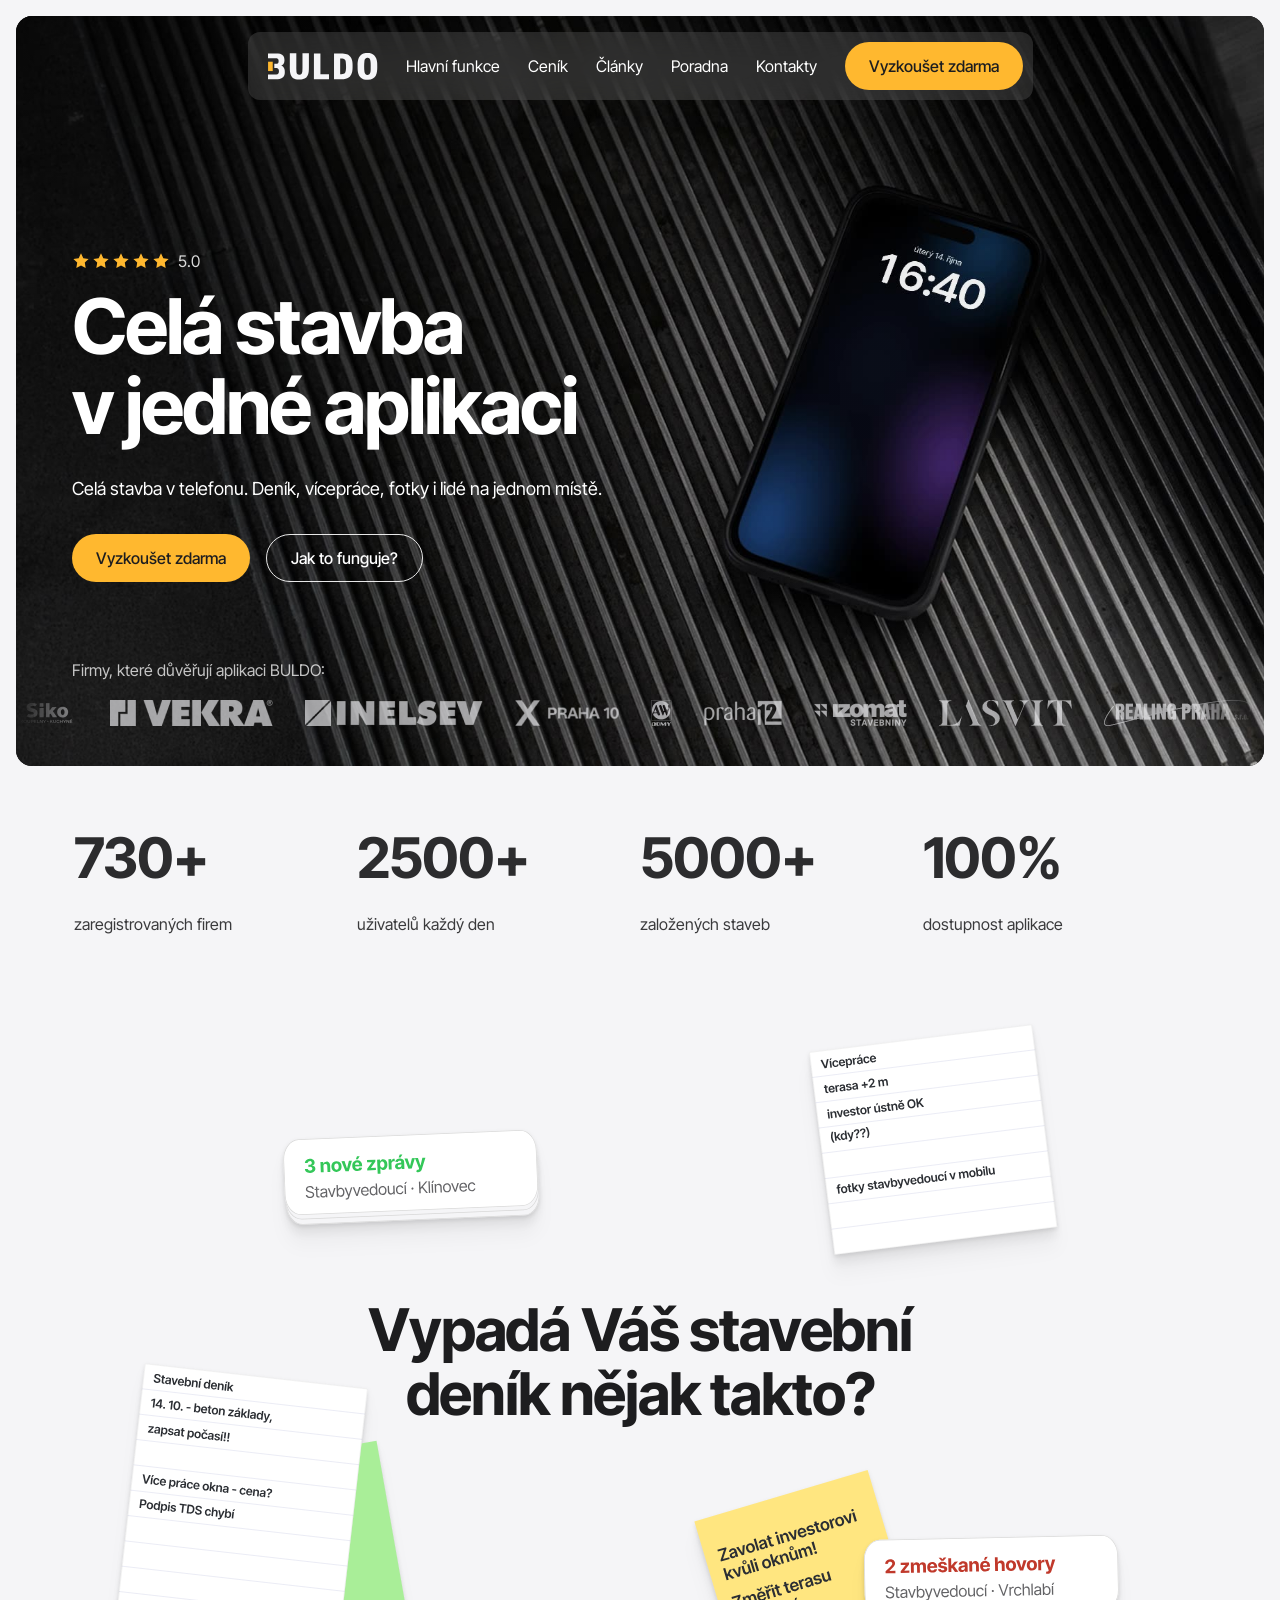
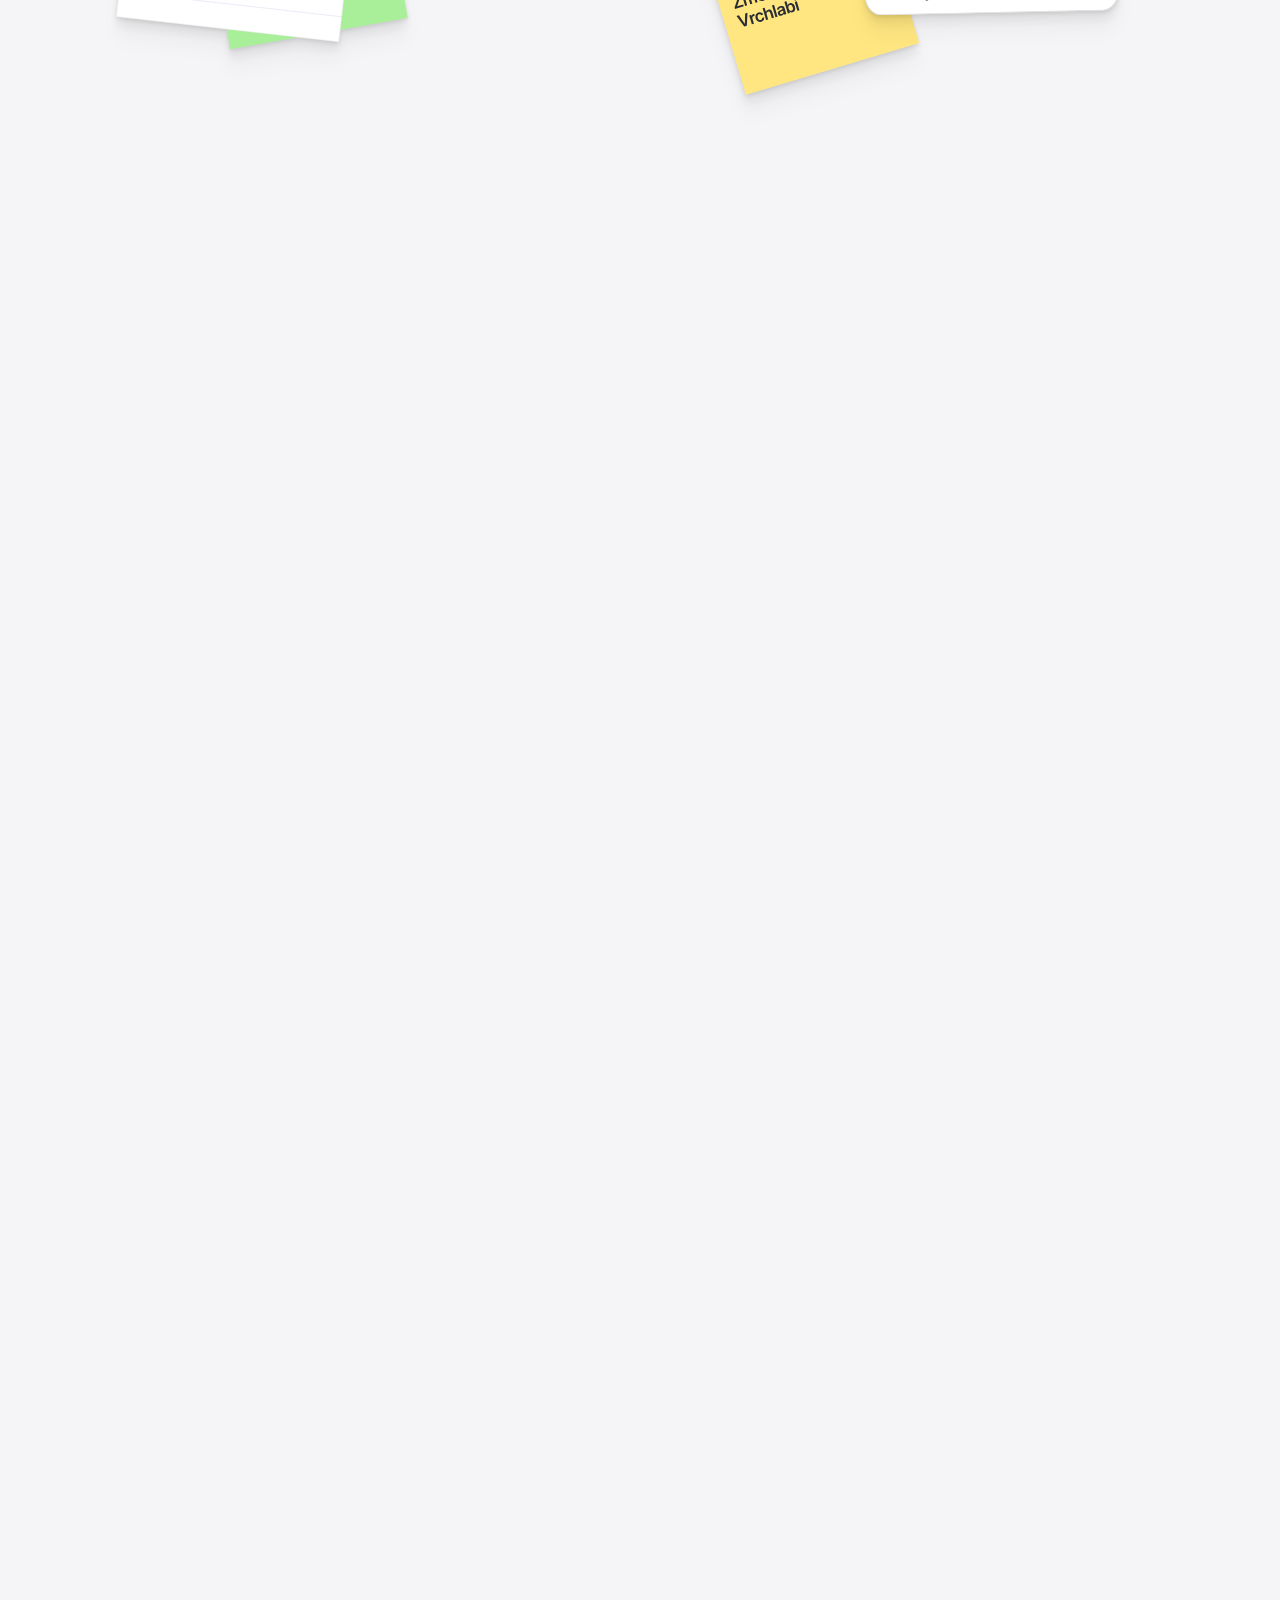
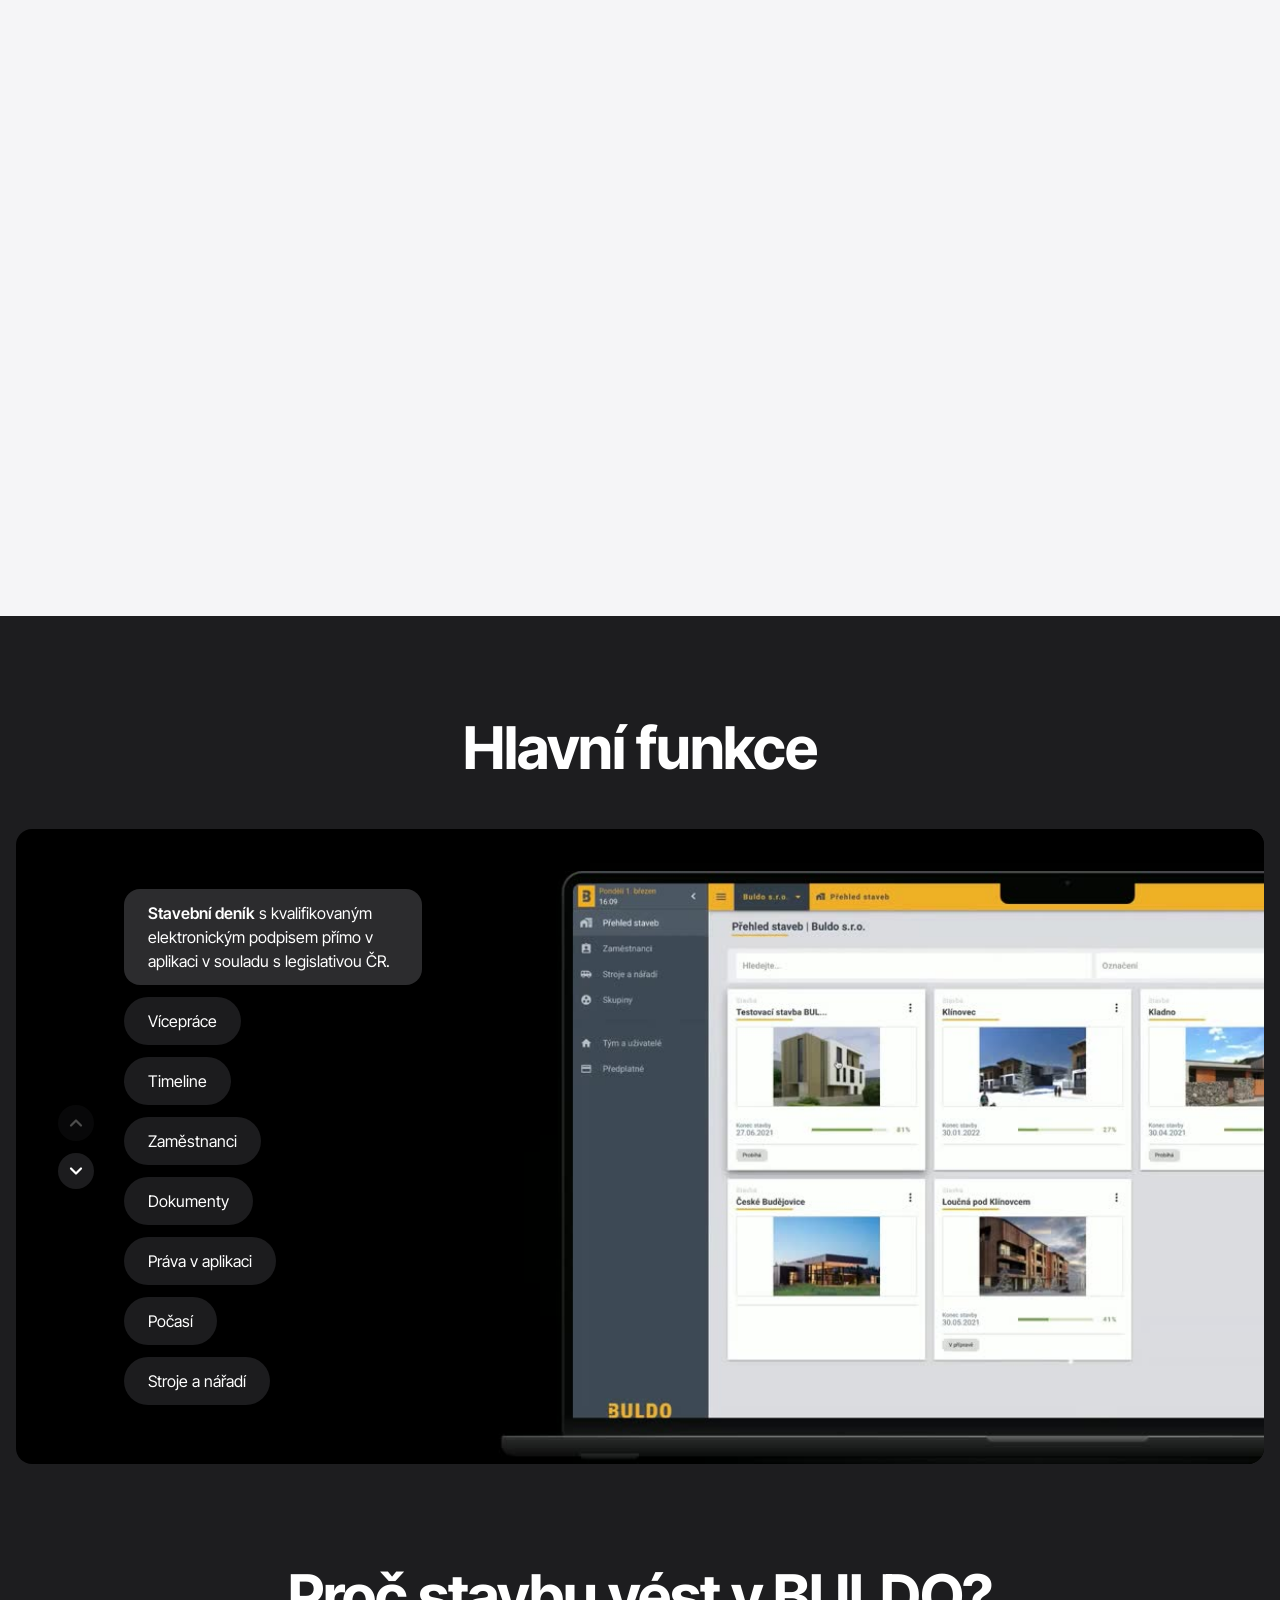
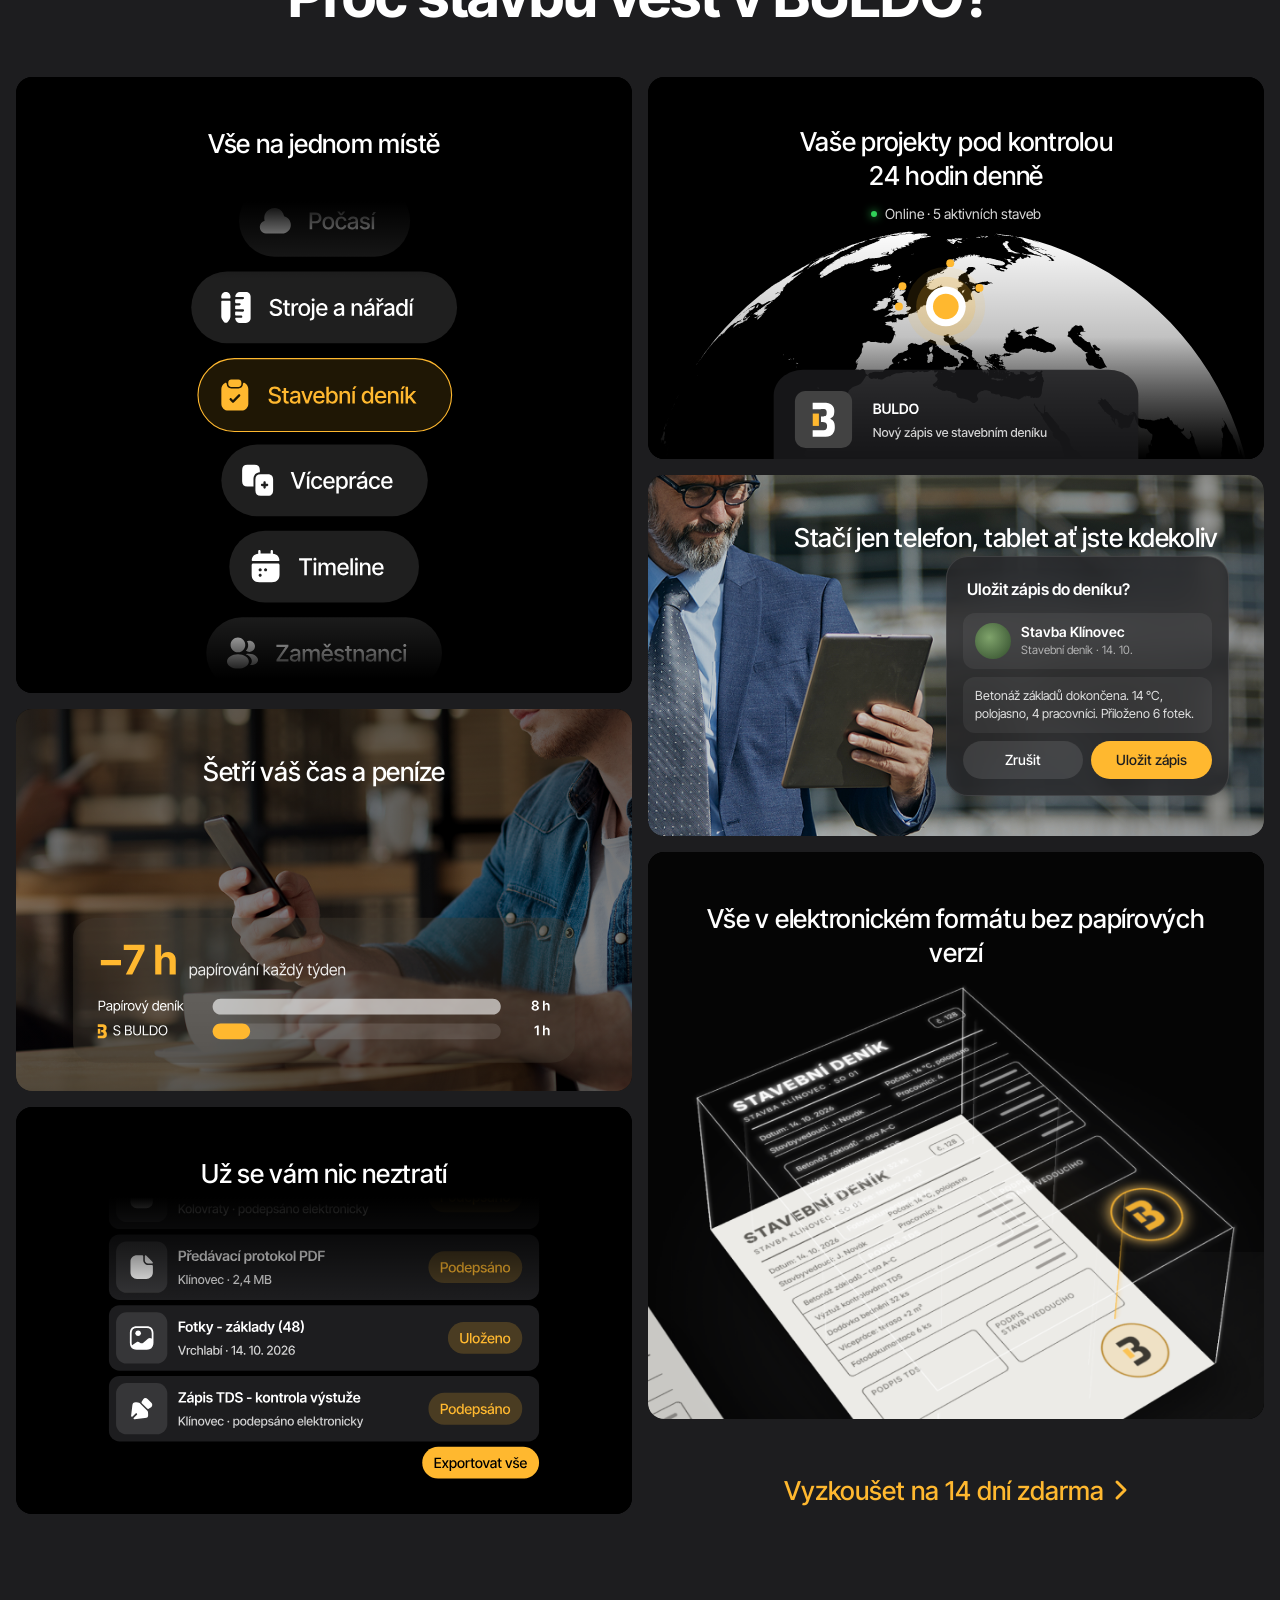
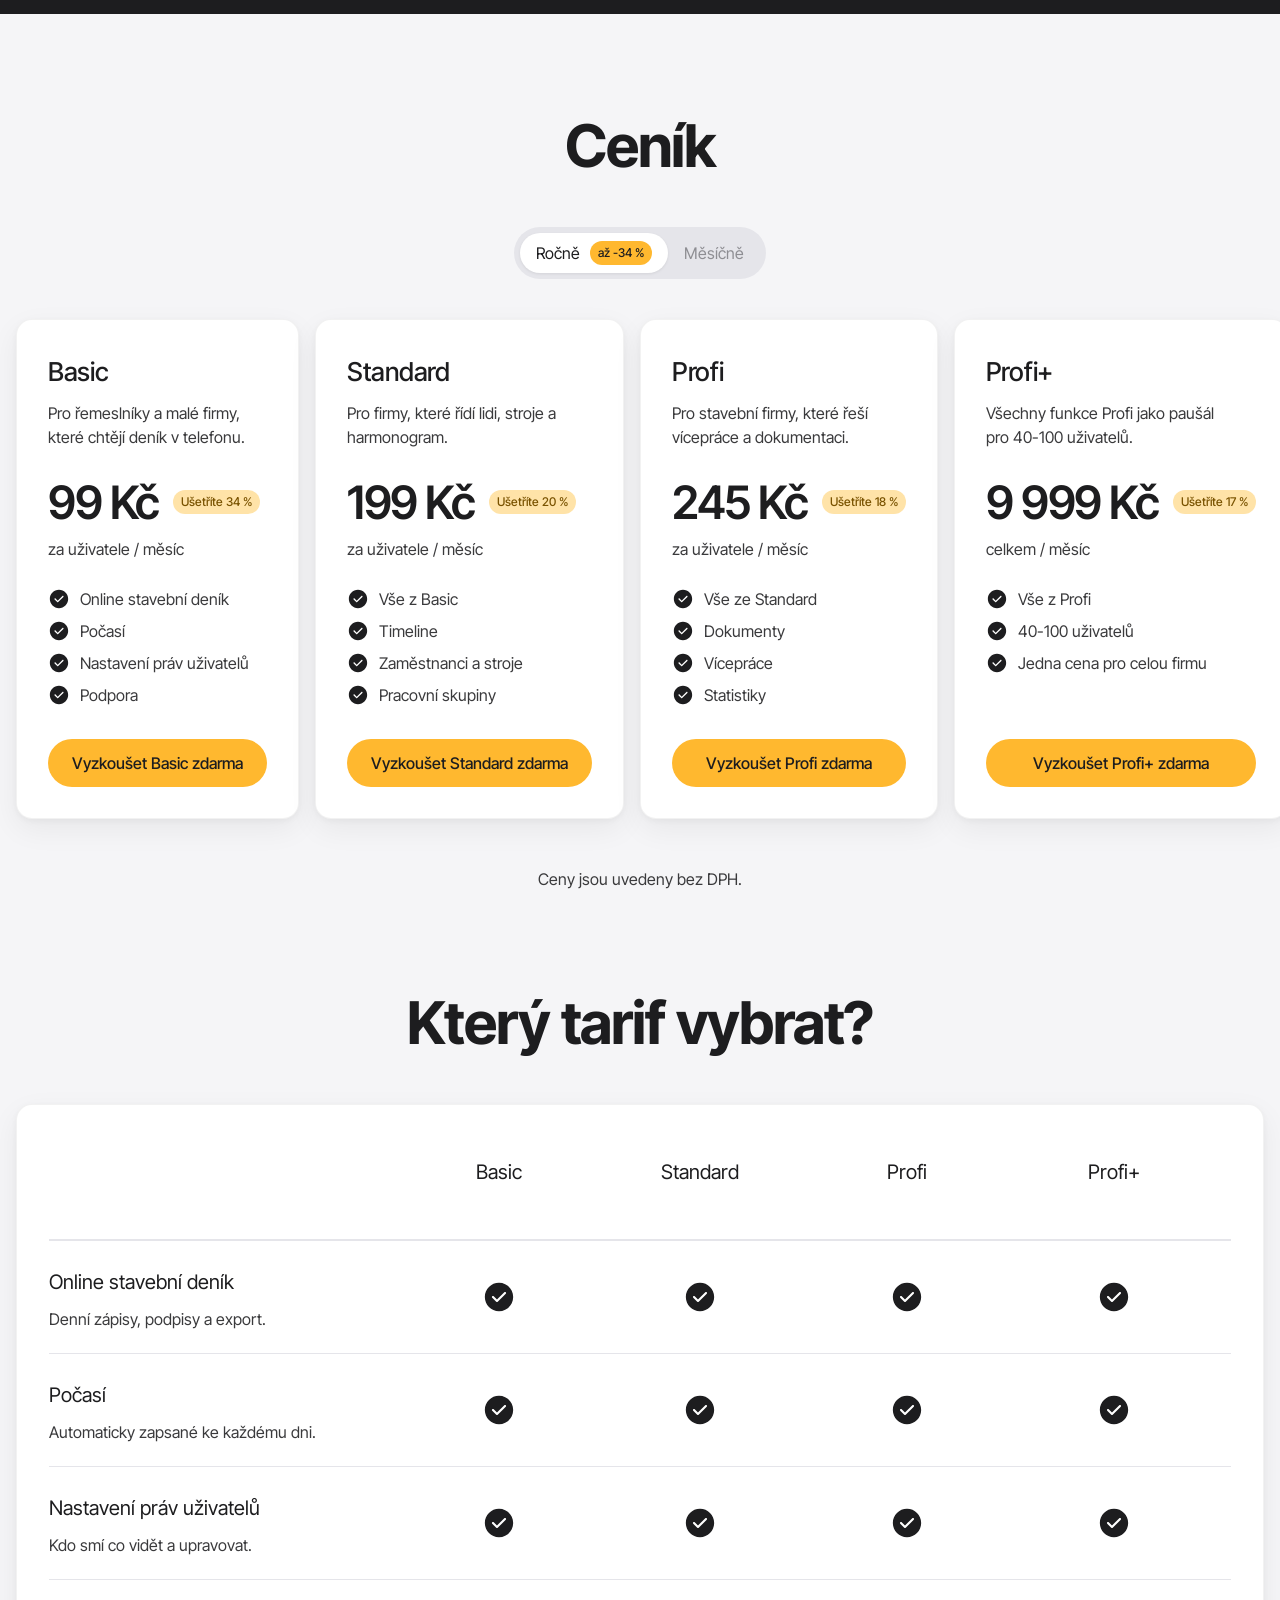
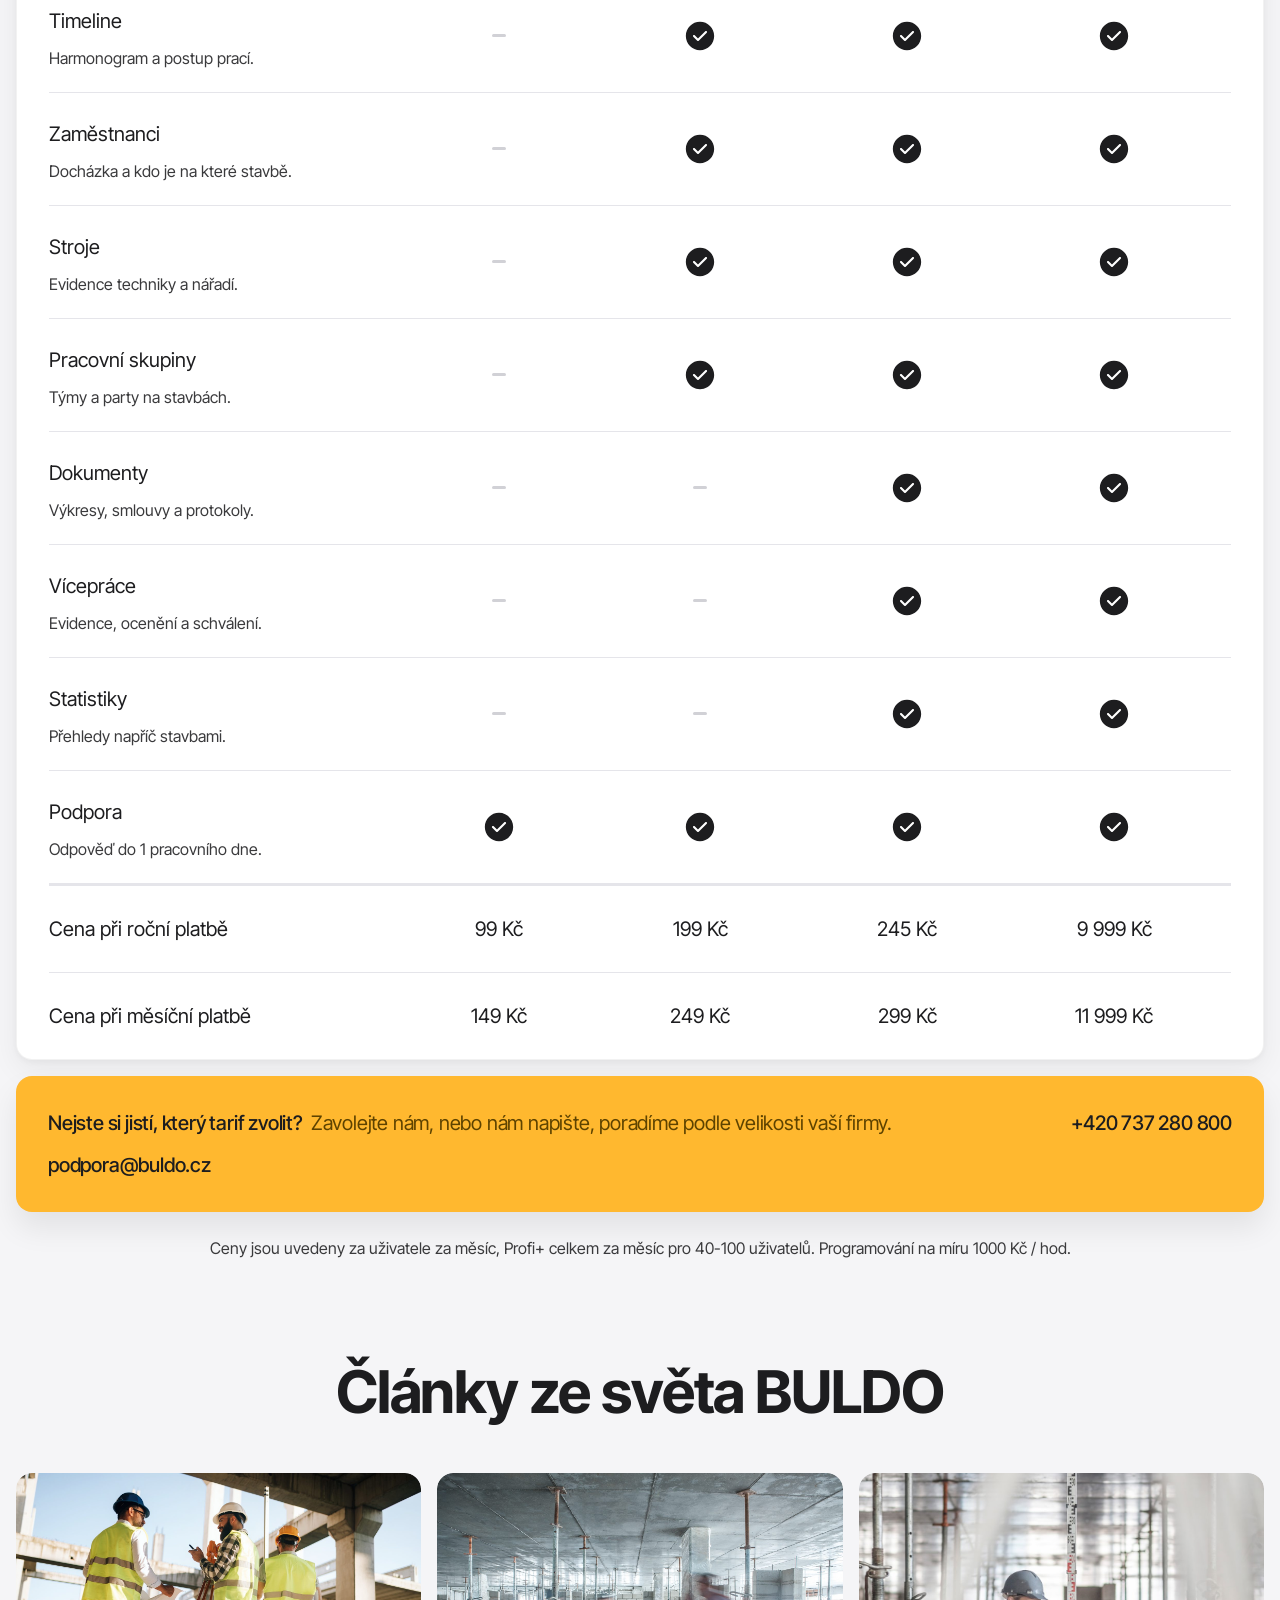
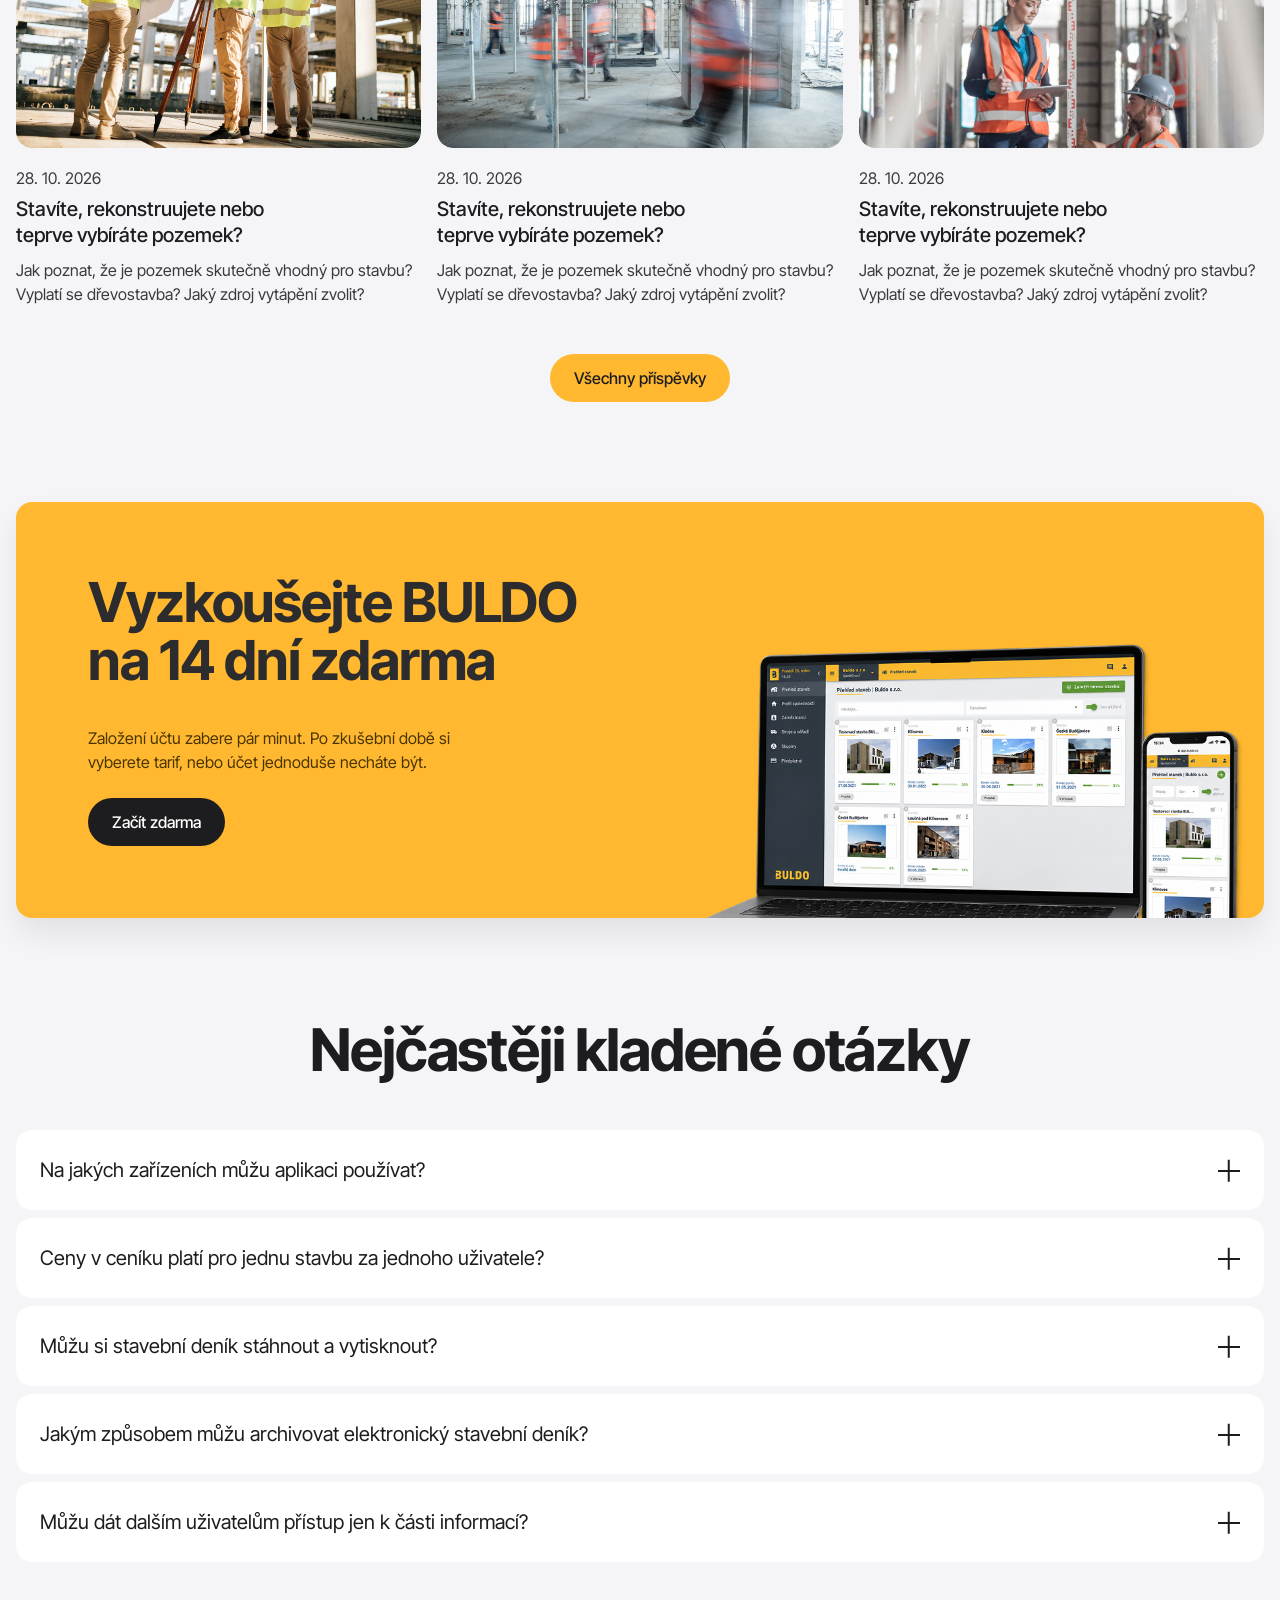
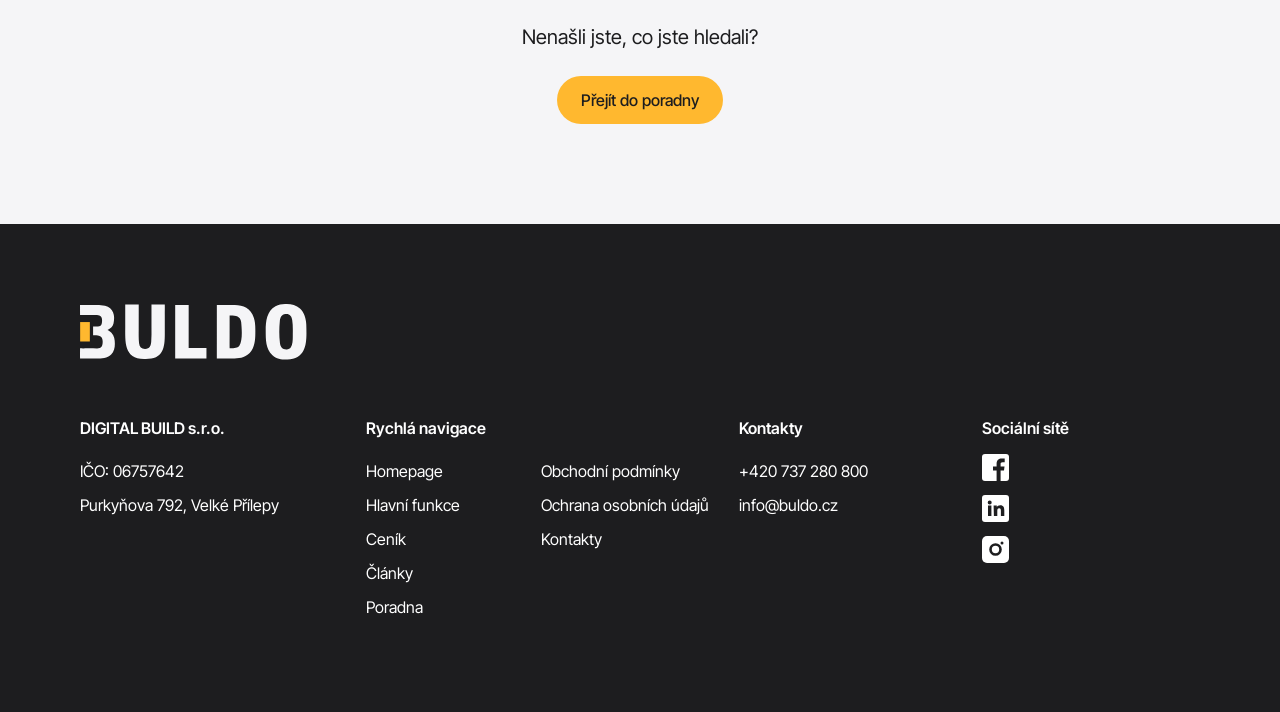
==== index.html @ ab0c4dd3 "Tabulka tarifů na mobilu: přepínač Basic/Standard/Profi/Profi+ Co-Authored-By: Claude Opus 5.5 <nore" ====
<!doctype html>
<html lang="cs">
<head>
<meta charset="utf-8">
<meta name="viewport" content="width=device-width, initial-scale=1">
<title>BULDO | Elektronický stavební deník a správa staveb online</title>
<meta name="description" content="Celá stavba v jedné aplikaci. Stavební deník s elektronickým podpisem, vícepráce, fotky i lidé na jednom místě. Vyzkoušejte BULDO 14 dní zdarma.">
<link rel="icon" href="assets/svg/favicon.svg" type="image/svg+xml">
<link rel="preconnect" href="https://fonts.googleapis.com">
<link rel="preconnect" href="https://fonts.gstatic.com" crossorigin>
<link rel="stylesheet" href="https://fonts.googleapis.com/css2?family=Inter+Tight:wght@400;500;600;700&display=swap">
<link rel="stylesheet" href="assets/css/style.css?v=202611031848">
</head>
<body>

<section class="hero" id="hero" aria-labelledby="hero-title">
  <video class="hero-video" src="assets/video/herovideo.mp4" poster="assets/img/hero-poster.jpg" autoplay muted loop playsinline aria-hidden="true"></video>
  <header class="site-header header-dark">
  <nav class="nav" aria-label="Hlavní menu">
    <a class="nav-logo" href="index.html" aria-label="BULDO, úvodní stránka"><img class="logo-white" src="assets/svg/logo-white.svg" alt="BULDO" width="110" height="27"></a>
    <ul class="nav-links"><li><a href="index.html#funkce">Hlavní funkce</a></li><li><a href="index.html#cenik">Ceník</a></li><li><a href="clanky.html">Články</a></li><li><a href="poradna.html">Poradna</a></li><li><a href="kontakt.html">Kontakty</a></li></ul>
    <a class="btn btn-yellow" href="https://app.buldo.cz/register">Vyzkoušet zdarma</a>
    <button class="nav-burger" type="button" aria-label="Otevřít menu" aria-expanded="false" aria-controls="mobile-menu"><span></span></button>
  </nav>
  <div class="mobile-menu" id="mobile-menu"><a href="index.html#funkce">Hlavní funkce</a><a href="index.html#cenik">Ceník</a><a href="clanky.html">Články</a><a href="poradna.html">Poradna</a><a href="kontakt.html">Kontakty</a><a class="btn btn-yellow" href="https://app.buldo.cz/register">Vyzkoušet zdarma</a></div>
</header>
  <div class="hero-content">
    <div class="hero-rating"><span class="stars" aria-hidden="true"><svg viewBox="0 0 20 20" aria-hidden="true"><path fill="#FFB82F" d="M10 1.5l2.6 5.4 5.9.8-4.3 4.1 1 5.9L10 14.9l-5.2 2.8 1-5.9L1.5 7.7l5.9-.8z"/></svg><svg viewBox="0 0 20 20" aria-hidden="true"><path fill="#FFB82F" d="M10 1.5l2.6 5.4 5.9.8-4.3 4.1 1 5.9L10 14.9l-5.2 2.8 1-5.9L1.5 7.7l5.9-.8z"/></svg><svg viewBox="0 0 20 20" aria-hidden="true"><path fill="#FFB82F" d="M10 1.5l2.6 5.4 5.9.8-4.3 4.1 1 5.9L10 14.9l-5.2 2.8 1-5.9L1.5 7.7l5.9-.8z"/></svg><svg viewBox="0 0 20 20" aria-hidden="true"><path fill="#FFB82F" d="M10 1.5l2.6 5.4 5.9.8-4.3 4.1 1 5.9L10 14.9l-5.2 2.8 1-5.9L1.5 7.7l5.9-.8z"/></svg><svg viewBox="0 0 20 20" aria-hidden="true"><path fill="#FFB82F" d="M10 1.5l2.6 5.4 5.9.8-4.3 4.1 1 5.9L10 14.9l-5.2 2.8 1-5.9L1.5 7.7l5.9-.8z"/></svg></span><span>5.0</span><span class="sr-only">hodnocení 5 z 5</span></div>
    <h1 id="hero-title">Celá stavba<br>v jedné aplikaci</h1>
    <p class="hero-lead">Celá stavba v telefonu. Deník, vícepráce, fotky i lidé na jednom místě.</p>
    <div class="hero-cta"><a class="btn btn-yellow" href="https://app.buldo.cz/register">Vyzkoušet zdarma</a><a class="btn btn-outline-light" href="#funkce">Jak to funguje?</a></div>
  </div>
  <div class="hero-logos"><p>Firmy, které důvěřují aplikaci BULDO:</p><div class="marquee" aria-hidden="true"><div class="marquee-track"><img src="assets/img/logo-klient.png" alt="" loading="lazy"><img src="assets/img/logo-klient-1.png" alt="" loading="lazy"><img src="assets/img/logo-klient-2.png" alt="" loading="lazy"><img src="assets/img/logo-klient-3.png" alt="" loading="lazy"><img src="assets/img/logo-klient-4.png" alt="" loading="lazy"><img src="assets/img/logo-klient-5.png" alt="" loading="lazy"><img src="assets/img/logo-klient-6.png" alt="" loading="lazy"><img src="assets/img/logo-klient-7.png" alt="" loading="lazy"><img src="assets/img/logo-klient-8.png" alt="" loading="lazy"><img src="assets/img/logo-klient-9.png" alt="" loading="lazy"><img src="assets/img/logo-klient-10.png" alt="" loading="lazy"><img src="assets/img/logo-klient-11.png" alt="" loading="lazy"><img src="assets/img/logo-klient.png" alt="" loading="lazy"><img src="assets/img/logo-klient-1.png" alt="" loading="lazy"><img src="assets/img/logo-klient-2.png" alt="" loading="lazy"><img src="assets/img/logo-klient-3.png" alt="" loading="lazy"><img src="assets/img/logo-klient-4.png" alt="" loading="lazy"><img src="assets/img/logo-klient-5.png" alt="" loading="lazy"><img src="assets/img/logo-klient-6.png" alt="" loading="lazy"><img src="assets/img/logo-klient-7.png" alt="" loading="lazy"><img src="assets/img/logo-klient-8.png" alt="" loading="lazy"><img src="assets/img/logo-klient-9.png" alt="" loading="lazy"><img src="assets/img/logo-klient-10.png" alt="" loading="lazy"><img src="assets/img/logo-klient-11.png" alt="" loading="lazy"><img src="assets/img/logo-klient.png" alt="" loading="lazy"><img src="assets/img/logo-klient-1.png" alt="" loading="lazy"><img src="assets/img/logo-klient-2.png" alt="" loading="lazy"><img src="assets/img/logo-klient-3.png" alt="" loading="lazy"><img src="assets/img/logo-klient-4.png" alt="" loading="lazy"><img src="assets/img/logo-klient-5.png" alt="" loading="lazy"><img src="assets/img/logo-klient-6.png" alt="" loading="lazy"><img src="assets/img/logo-klient-7.png" alt="" loading="lazy"><img src="assets/img/logo-klient-8.png" alt="" loading="lazy"><img src="assets/img/logo-klient-9.png" alt="" loading="lazy"><img src="assets/img/logo-klient-10.png" alt="" loading="lazy"><img src="assets/img/logo-klient-11.png" alt="" loading="lazy"><img src="assets/img/logo-klient.png" alt="" loading="lazy"><img src="assets/img/logo-klient-1.png" alt="" loading="lazy"><img src="assets/img/logo-klient-2.png" alt="" loading="lazy"><img src="assets/img/logo-klient-3.png" alt="" loading="lazy"><img src="assets/img/logo-klient-4.png" alt="" loading="lazy"><img src="assets/img/logo-klient-5.png" alt="" loading="lazy"><img src="assets/img/logo-klient-6.png" alt="" loading="lazy"><img src="assets/img/logo-klient-7.png" alt="" loading="lazy"><img src="assets/img/logo-klient-8.png" alt="" loading="lazy"><img src="assets/img/logo-klient-9.png" alt="" loading="lazy"><img src="assets/img/logo-klient-10.png" alt="" loading="lazy"><img src="assets/img/logo-klient-11.png" alt="" loading="lazy"></div></div></div>
</section>

<section class="stats" aria-label="BULDO v číslech">
  <div class="stat"><strong data-count="730" data-suffix="+">730+</strong><span>zaregistrovaných firem</span></div>
  <div class="stat"><strong data-count="2500" data-suffix="+">2500+</strong><span>uživatelů každý den</span></div>
  <div class="stat"><strong data-count="5000" data-suffix="+">5000+</strong><span>založených staveb</span></div>
  <div class="stat"><strong data-count="100" data-suffix="%">100%</strong><span>dostupnost aplikace</span></div>
</section>

<section class="scene" id="scene" aria-label="Z chaosu jedna aplikace">
  <div class="scene-sticky">
    <div class="chaos">
      <h2 class="h-section scene-t1">Vypadá Váš stavební deník nějak takto?</h2>
      <div class="chaos-item" style="--x:310;--y:150;--w:305;--mx:2;--my:10;--mw:56;--d:0s"><img src="assets/svg/novezpravy.svg" alt="3 nové zprávy, stavbyvedoucí Klínovec" loading="lazy"></div>
      <div class="chaos-item" style="--x:905;--y:30;--w:313;--mx:58;--my:3;--mw:40;--d:-2s"><img src="assets/svg/vicepracelistek.svg" alt="Lísteček s poznámkami k vícepracím" loading="lazy"></div>
      <div class="chaos-item" style="--x:125;--y:412;--w:356;--mx:3;--my:63;--mw:44;--d:-4s"><img src="assets/svg/stavebnidenikpapir.svg" alt="Papírový stavební deník s poznámkami" loading="lazy"></div>
      <div class="chaos-item" style="--x:775;--y:532;--w:282;--mx:55;--my:60;--mw:39;--d:-1s"><img src="assets/svg/papirekzvaolatinvestorovi.svg" alt="Žlutý papírek: zavolat investorovi kvůli oknům" loading="lazy"></div>
      <div class="chaos-item" style="--x:960;--y:605;--w:311;--mx:34;--my:83;--mw:58;--d:-3s"><img src="assets/svg/zmeskanehovoery.svg" alt="2 zmeškané hovory, stavbyvedoucí Vrchlabí" loading="lazy"></div>
    </div>
    <div class="control">
      <h2 class="h-section scene-t2">S BULDO máte vše<br>pod kontrolou.</h2>
      <div class="control-fit">
        <div class="control-stage">
          <img class="control-phone" src="assets/img/telefon.png" alt="Aplikace BULDO v mobilu, přehled staveb" width="263" height="535">
          <div class="notif n1" style="--i:0"><img class="notif-ico" src="assets/svg/ikony/notif-viceprace.svg" alt="" width="32" height="32"><div><strong>Vícepráce schválena</strong><span>Terasa · 42 000 Kč · 5 fotek</span></div></div>
          <div class="notif n2" style="--i:1"><img class="notif-ico" src="assets/svg/ikony/notif-denik.svg" alt="" width="32" height="32"><div><strong>Stavební deník aktualizován</strong><span>Klínovec · Materiál dorazil na stavbu</span></div></div>
          <div class="notif n3" style="--i:2"><img class="notif-ico" src="assets/svg/ikony/notif-fotky.svg" alt="" width="32" height="32"><div><strong>Nové fotografie ze stavby</strong><span>Bylo přidáno 8 fotografií průběhu prací.</span></div></div>
          <div class="notif n4" style="--i:3"><img class="notif-ico" src="assets/svg/ikony/notif-hotovo.svg" alt="" width="32" height="32"><div><strong>Úkol dokončen</strong><span>Montáž oken · Hotovo v termínu</span></div></div>
        </div>
      </div>
      <a class="btn btn-yellow scene-cta" href="https://app.buldo.cz/register">Vyzkoušet zdarma</a>
    </div>
  </div>
</section>

<div class="dark">
  <section id="funkce" aria-labelledby="funkce-title">
    <h2 class="h-section light" id="funkce-title">Hlavní funkce</h2>
    <div class="features-box">
      <div class="features-nav">
        <div class="features-arrows">
          <button type="button" class="f-prev" aria-label="Předchozí funkce"><svg width="14" height="14" viewBox="0 0 14 14"><path d="M2 9.5L7 4.5l5 5" fill="none" stroke="currentColor" stroke-width="2.2" stroke-linecap="round" stroke-linejoin="round"/></svg></button>
          <button type="button" class="f-next" aria-label="Další funkce"><svg width="14" height="14" viewBox="0 0 14 14"><path d="M2 4.5l5 5 5-5" fill="none" stroke="currentColor" stroke-width="2.2" stroke-linecap="round" stroke-linejoin="round"/></svg></button>
        </div>
        <ul class="features-list" role="tablist" aria-label="Hlavní funkce"><li><button class="feature-tab" type="button" role="tab" id="tab-stavebni-denik" aria-selected="true" aria-controls="video-stavebni-denik" tabindex="0"><span class="name">Stavební deník</span><span class="desc"><b>Stavební deník</b> s kvalifikovaným elektronickým podpisem přímo v aplikaci v souladu s legislativou ČR.</span></button></li><li><button class="feature-tab" type="button" role="tab" id="tab-viceprace" aria-selected="false" aria-controls="video-viceprace" tabindex="-1"><span class="name">Vícepráce</span><span class="desc">Evidence rozsahu a hodnoty <b>víceprací</b> s možností online potvrzení všech zúčastněných stran přímo v aplikaci.</span></button></li><li><button class="feature-tab" type="button" role="tab" id="tab-timeline" aria-selected="false" aria-controls="video-timeline" tabindex="-1"><span class="name">Timeline</span><span class="desc">Online komunikace v rámci celé pracovní skupiny s možností fotopříloh tak, jak jste zvyklí na sociálních sítích.</span></button></li><li><button class="feature-tab" type="button" role="tab" id="tab-zamestnanci" aria-selected="false" aria-controls="video-zamestnanci" tabindex="-1"><span class="name">Zaměstnanci</span><span class="desc">Správa <b>zaměstnanců</b>, evidence docházky.</span></button></li><li><button class="feature-tab" type="button" role="tab" id="tab-dokumenty" aria-selected="false" aria-controls="video-dokumenty" tabindex="-1"><span class="name">Dokumenty</span><span class="desc">Kompletní <b>dokumentace</b> stavby na jednom místě.</span></button></li><li><button class="feature-tab" type="button" role="tab" id="tab-prava-v-aplikaci" aria-selected="false" aria-controls="video-prava-v-aplikaci" tabindex="-1"><span class="name">Práva v aplikaci</span><span class="desc">Individuální nastavení <b>práv v aplikaci</b> pro jednotlivé interní i externí uživatele.</span></button></li><li><button class="feature-tab" type="button" role="tab" id="tab-pocasi" aria-selected="false" aria-controls="video-pocasi" tabindex="-1"><span class="name">Počasí</span><span class="desc">Předpověď či historie <b>počasí</b> s automatickým zápisem do stavebního deníku.</span></button></li><li><button class="feature-tab" type="button" role="tab" id="tab-stroje-a-naradi" aria-selected="false" aria-controls="video-stroje-a-naradi" tabindex="-1"><span class="name">Stroje a nářadí</span><span class="desc">Správa <b>strojů a nářadí</b>, zápis servisních prohlídek a datumů technických kontrol.</span></button></li></ul>
      </div>
      <div class="features-media"><video id="video-stavebni-denik" role="tabpanel" aria-labelledby="tab-stavebni-denik" class="active" src="assets/video/buldo-stavebni-denik-macbook.mp4" poster="assets/img/poster-stavebni-denik.jpg" muted loop playsinline preload="auto"></video><video id="video-viceprace" role="tabpanel" aria-labelledby="tab-viceprace" class="" data-src="assets/video/buldo-viceprace-macbook.mp4" poster="assets/img/poster-viceprace.jpg" muted loop playsinline preload="none"></video><video id="video-timeline" role="tabpanel" aria-labelledby="tab-timeline" class="" data-src="assets/video/buldo-timeline-macbook.mp4" poster="assets/img/poster-timeline.jpg" muted loop playsinline preload="none"></video><video id="video-zamestnanci" role="tabpanel" aria-labelledby="tab-zamestnanci" class="" data-src="assets/video/buldo-zamestnanci-macbook.mp4" poster="assets/img/poster-zamestnanci.jpg" muted loop playsinline preload="none"></video><video id="video-dokumenty" role="tabpanel" aria-labelledby="tab-dokumenty" class="" data-src="assets/video/buldo-dokumenty-macbook.mp4" poster="assets/img/poster-dokumenty.jpg" muted loop playsinline preload="none"></video><video id="video-prava-v-aplikaci" role="tabpanel" aria-labelledby="tab-prava-v-aplikaci" class="" data-src="assets/video/buldo-prava-v-aplikaci-macbook.mp4" poster="assets/img/poster-prava-v-aplikaci.jpg" muted loop playsinline preload="none"></video><video id="video-pocasi" role="tabpanel" aria-labelledby="tab-pocasi" class="" data-src="assets/video/buldo-pocasi-macbook.mp4" poster="assets/img/poster-pocasi.jpg" muted loop playsinline preload="none"></video><video id="video-stroje-a-naradi" role="tabpanel" aria-labelledby="tab-stroje-a-naradi" class="" data-src="assets/video/buldo-stroje-a-naradi-macbook.mp4" poster="assets/img/poster-stroje-a-naradi.jpg" muted loop playsinline preload="none"></video></div>
    </div>
  </section>

  <section class="why" aria-labelledby="why-title">
    <h2 class="h-section light" id="why-title">Proč stavbu vést v BULDO?</h2>
    <div class="bento">
      <div class="bento-col">
        <article class="bcard bc-all reveal"><img src="assets/svg/karta-vse-na-jednom-miste.svg" alt="" loading="lazy"><h3>Vše na jednom místě</h3></article>
        <article class="bcard bc-photo bc-time reveal"><img class="bg" src="assets/img/rect-4146.png" alt="" loading="lazy"><h3>Šetří váš čas a peníze</h3><img class="time-card" src="assets/svg/karta-setri-cas.svg" alt="Papírový deník 8 hodin týdně, s BULDO 1 hodina. O 7 hodin méně papírování každý týden." loading="lazy"></article>
        <article class="bcard bc-lost reveal"><img src="assets/svg/karta-nic-neztrati.svg" alt="" loading="lazy"><h3>Už se vám nic neztratí</h3></article>
      </div>
      <div class="bento-col">
        <article class="bcard bc-24 reveal"><img src="assets/svg/karta-projekty-24h.svg" alt="" loading="lazy"><h3>Vaše projekty pod kontrolou<br>24 hodin denně</h3><p class="online">Online · 5 aktivních staveb</p></article>
        <article class="bcard bc-photo bc-tablet reveal"><img class="bg" src="assets/img/rect-4147.png" alt="" loading="lazy"><h3>Stačí jen telefon, tablet ať jste kdekoliv</h3>
          <div class="save-dialog" aria-hidden="true">
            <p class="t">Uložit zápis do deníku?</p>
            <div class="row site"><i></i><div><b>Stavba Klínovec</b><small>Stavební deník · 14. 10.</small></div></div>
            <div class="row">Betonáž základů dokončena. 14 °C, polojasno, 4 pracovníci. Přiloženo 6 fotek.</div>
            <div class="btns"><span>Zrušit</span><span class="y">Uložit zápis</span></div>
          </div>
        </article>
        <article class="bcard bc-paper reveal"><img src="assets/img/denik-3d.png" alt="" loading="lazy"><h3>Vše v elektronickém formátu bez papírových verzí</h3></article>
        <a class="why-link" href="https://app.buldo.cz/register">Vyzkoušet na 14 dní zdarma <svg width="14" height="22" viewBox="0 0 14 22" aria-hidden="true"><path d="M3 3l8 8-8 8" fill="none" stroke="currentColor" stroke-width="3" stroke-linecap="round" stroke-linejoin="round"/></svg></a>
      </div>
    </div>
  </section>
</div>

<section class="pricing" id="cenik" data-period="yearly" aria-labelledby="cenik-title">
  <h2 class="h-section" id="cenik-title">Ceník</h2>
  <div class="switch" role="group" aria-label="Způsob platby">
    <span class="knob" aria-hidden="true"></span>
    <button type="button" data-period="yearly" aria-pressed="true">Ročně <span class="badge">až -34&nbsp;%</span></button>
    <button type="button" data-period="monthly" aria-pressed="false">Měsíčně</button>
  </div>
  <div class="plans"><article class="plan">
  <h3>Basic</h3><p class="for">Pro řemeslníky a malé firmy, které chtějí deník v telefonu.</p>
  <div class="price"><strong data-yearly="99 Kč" data-monthly="149 Kč">99 Kč</strong><span class="badge badge-soft save" data-yearly="Ušetříte 34&nbsp;%">Ušetříte 34&nbsp;%</span></div>
  <p class="price-unit">za uživatele / měsíc</p>
  <ul><li><img class="check" src="assets/svg/ikony/check.svg" alt="" width="22" height="22">Online stavební deník</li><li><img class="check" src="assets/svg/ikony/check.svg" alt="" width="22" height="22">Počasí</li><li><img class="check" src="assets/svg/ikony/check.svg" alt="" width="22" height="22">Nastavení práv uživatelů</li><li><img class="check" src="assets/svg/ikony/check.svg" alt="" width="22" height="22">Podpora</li></ul>
  <a class="btn btn-yellow btn-full" href="https://app.buldo.cz/register">Vyzkoušet Basic zdarma</a>
</article>
<article class="plan">
  <h3>Standard</h3><p class="for">Pro firmy, které řídí lidi, stroje a harmonogram.</p>
  <div class="price"><strong data-yearly="199 Kč" data-monthly="249 Kč">199 Kč</strong><span class="badge badge-soft save" data-yearly="Ušetříte 20&nbsp;%">Ušetříte 20&nbsp;%</span></div>
  <p class="price-unit">za uživatele / měsíc</p>
  <ul><li><img class="check" src="assets/svg/ikony/check.svg" alt="" width="22" height="22">Vše z Basic</li><li><img class="check" src="assets/svg/ikony/check.svg" alt="" width="22" height="22">Timeline</li><li><img class="check" src="assets/svg/ikony/check.svg" alt="" width="22" height="22">Zaměstnanci a stroje</li><li><img class="check" src="assets/svg/ikony/check.svg" alt="" width="22" height="22">Pracovní skupiny</li></ul>
  <a class="btn btn-yellow btn-full" href="https://app.buldo.cz/register">Vyzkoušet Standard zdarma</a>
</article>
<article class="plan">
  <h3>Profi</h3><p class="for">Pro stavební firmy, které řeší vícepráce a dokumentaci.</p>
  <div class="price"><strong data-yearly="245 Kč" data-monthly="299 Kč">245 Kč</strong><span class="badge badge-soft save" data-yearly="Ušetříte 18&nbsp;%">Ušetříte 18&nbsp;%</span></div>
  <p class="price-unit">za uživatele / měsíc</p>
  <ul><li><img class="check" src="assets/svg/ikony/check.svg" alt="" width="22" height="22">Vše ze Standard</li><li><img class="check" src="assets/svg/ikony/check.svg" alt="" width="22" height="22">Dokumenty</li><li><img class="check" src="assets/svg/ikony/check.svg" alt="" width="22" height="22">Vícepráce</li><li><img class="check" src="assets/svg/ikony/check.svg" alt="" width="22" height="22">Statistiky</li></ul>
  <a class="btn btn-yellow btn-full" href="https://app.buldo.cz/register">Vyzkoušet Profi zdarma</a>
</article>
<article class="plan">
  <h3>Profi+</h3><p class="for">Všechny funkce Profi jako paušál pro 40-100 uživatelů.</p>
  <div class="price"><strong data-yearly="9 999 Kč" data-monthly="11 999 Kč">9 999 Kč</strong><span class="badge badge-soft save" data-yearly="Ušetříte 17&nbsp;%">Ušetříte 17&nbsp;%</span></div>
  <p class="price-unit">celkem / měsíc</p>
  <ul><li><img class="check" src="assets/svg/ikony/check.svg" alt="" width="22" height="22">Vše z Profi</li><li><img class="check" src="assets/svg/ikony/check.svg" alt="" width="22" height="22">40-100 uživatelů</li><li><img class="check" src="assets/svg/ikony/check.svg" alt="" width="22" height="22">Jedna cena pro celou firmu</li></ul>
  <a class="btn btn-yellow btn-full" href="https://app.buldo.cz/register">Vyzkoušet Profi+ zdarma</a>
</article></div>
  <p class="price-note">Ceny jsou uvedeny bez DPH.</p>

  <h2 class="h-section compare-title">Který tarif vybrat?</h2>
  <div class="compare-tabs" role="tablist" aria-label="Vyberte tarif k porovnání"><button type="button" role="tab" aria-selected="true" data-col="2">Basic</button><button type="button" role="tab" aria-selected="false" data-col="3">Standard</button><button type="button" role="tab" aria-selected="false" data-col="4">Profi</button><button type="button" role="tab" aria-selected="false" data-col="5">Profi+</button></div>
<div class="compare reveal" data-col="2"><table>
  <thead><tr><th><span class="sr-only">Funkce</span></th><th scope="col">Basic</th><th scope="col">Standard</th><th scope="col">Profi</th><th scope="col">Profi+</th></tr></thead>
  <tbody><tr><th scope="row"><b>Online stavební deník</b><small>Denní zápisy, podpisy a export.</small></th><td><img class="check" src="assets/svg/ikony/check.svg" alt="" width="22" height="22"></td><td><img class="check" src="assets/svg/ikony/check.svg" alt="" width="22" height="22"></td><td><img class="check" src="assets/svg/ikony/check.svg" alt="" width="22" height="22"></td><td><img class="check" src="assets/svg/ikony/check.svg" alt="" width="22" height="22"></td></tr><tr><th scope="row"><b>Počasí</b><small>Automaticky zapsané ke každému dni.</small></th><td><img class="check" src="assets/svg/ikony/check.svg" alt="" width="22" height="22"></td><td><img class="check" src="assets/svg/ikony/check.svg" alt="" width="22" height="22"></td><td><img class="check" src="assets/svg/ikony/check.svg" alt="" width="22" height="22"></td><td><img class="check" src="assets/svg/ikony/check.svg" alt="" width="22" height="22"></td></tr><tr><th scope="row"><b>Nastavení práv uživatelů</b><small>Kdo smí co vidět a upravovat.</small></th><td><img class="check" src="assets/svg/ikony/check.svg" alt="" width="22" height="22"></td><td><img class="check" src="assets/svg/ikony/check.svg" alt="" width="22" height="22"></td><td><img class="check" src="assets/svg/ikony/check.svg" alt="" width="22" height="22"></td><td><img class="check" src="assets/svg/ikony/check.svg" alt="" width="22" height="22"></td></tr><tr><th scope="row"><b>Timeline</b><small>Harmonogram a postup prací.</small></th><td><span class="dash" aria-label="Není součástí"></span></td><td><img class="check" src="assets/svg/ikony/check.svg" alt="" width="22" height="22"></td><td><img class="check" src="assets/svg/ikony/check.svg" alt="" width="22" height="22"></td><td><img class="check" src="assets/svg/ikony/check.svg" alt="" width="22" height="22"></td></tr><tr><th scope="row"><b>Zaměstnanci</b><small>Docházka a kdo je na které stavbě.</small></th><td><span class="dash" aria-label="Není součástí"></span></td><td><img class="check" src="assets/svg/ikony/check.svg" alt="" width="22" height="22"></td><td><img class="check" src="assets/svg/ikony/check.svg" alt="" width="22" height="22"></td><td><img class="check" src="assets/svg/ikony/check.svg" alt="" width="22" height="22"></td></tr><tr><th scope="row"><b>Stroje</b><small>Evidence techniky a nářadí.</small></th><td><span class="dash" aria-label="Není součástí"></span></td><td><img class="check" src="assets/svg/ikony/check.svg" alt="" width="22" height="22"></td><td><img class="check" src="assets/svg/ikony/check.svg" alt="" width="22" height="22"></td><td><img class="check" src="assets/svg/ikony/check.svg" alt="" width="22" height="22"></td></tr><tr><th scope="row"><b>Pracovní skupiny</b><small>Týmy a party na stavbách.</small></th><td><span class="dash" aria-label="Není součástí"></span></td><td><img class="check" src="assets/svg/ikony/check.svg" alt="" width="22" height="22"></td><td><img class="check" src="assets/svg/ikony/check.svg" alt="" width="22" height="22"></td><td><img class="check" src="assets/svg/ikony/check.svg" alt="" width="22" height="22"></td></tr><tr><th scope="row"><b>Dokumenty</b><small>Výkresy, smlouvy a protokoly.</small></th><td><span class="dash" aria-label="Není součástí"></span></td><td><span class="dash" aria-label="Není součástí"></span></td><td><img class="check" src="assets/svg/ikony/check.svg" alt="" width="22" height="22"></td><td><img class="check" src="assets/svg/ikony/check.svg" alt="" width="22" height="22"></td></tr><tr><th scope="row"><b>Vícepráce</b><small>Evidence, ocenění a schválení.</small></th><td><span class="dash" aria-label="Není součástí"></span></td><td><span class="dash" aria-label="Není součástí"></span></td><td><img class="check" src="assets/svg/ikony/check.svg" alt="" width="22" height="22"></td><td><img class="check" src="assets/svg/ikony/check.svg" alt="" width="22" height="22"></td></tr><tr><th scope="row"><b>Statistiky</b><small>Přehledy napříč stavbami.</small></th><td><span class="dash" aria-label="Není součástí"></span></td><td><span class="dash" aria-label="Není součástí"></span></td><td><img class="check" src="assets/svg/ikony/check.svg" alt="" width="22" height="22"></td><td><img class="check" src="assets/svg/ikony/check.svg" alt="" width="22" height="22"></td></tr><tr><th scope="row"><b>Podpora</b><small>Odpověď do 1 pracovního dne.</small></th><td><img class="check" src="assets/svg/ikony/check.svg" alt="" width="22" height="22"></td><td><img class="check" src="assets/svg/ikony/check.svg" alt="" width="22" height="22"></td><td><img class="check" src="assets/svg/ikony/check.svg" alt="" width="22" height="22"></td><td><img class="check" src="assets/svg/ikony/check.svg" alt="" width="22" height="22"></td></tr></tbody>
  <tfoot><tr><th scope="row">Cena při roční platbě</th><td>99 Kč</td><td>199 Kč</td><td>245 Kč</td><td>9 999 Kč</td></tr><tr><th scope="row">Cena při měsíční platbě</th><td>149 Kč</td><td>249 Kč</td><td>299 Kč</td><td>11 999 Kč</td></tr></tfoot>
</table></div>

  <div class="help-bar reveal">
    <p><b>Nejste si jistí, který tarif zvolit?</b><span>Zavolejte nám, nebo nám napište, poradíme podle velikosti vaší firmy.</span></p>
    <a href="tel:+420737280800">+420 737 280 800</a>
    <a href="mailto:podpora@buldo.cz">podpora@buldo.cz</a>
  </div>
  <p class="compare-note">Ceny jsou uvedeny za uživatele za měsíc, Profi+ celkem za měsíc pro 40-100 uživatelů. Programování na míru 1000 Kč / hod.</p>
</section>

<section class="articles" aria-labelledby="clanky-title">
  <h2 class="h-section" id="clanky-title">Články ze světa BULDO</h2>
  <div class="article-grid"><a class="acard" href="clanek.html">
  <div class="img"><img src="assets/img/clanek-1.jpg" alt="Stavbyvedoucí a geodet na stavbě" width="458" height="275" loading="lazy"></div>
  <time datetime="2026-10-28">28. 10. 2026</time>
  <h3>Stavíte, rekonstruujete nebo teprve vybíráte pozemek?</h3>
  <p>Jak poznat, že je pozemek skutečně vhodný pro stavbu? Vyplatí se dřevostavba? Jaký zdroj vytápění zvolit?</p>
</a><a class="acard" href="clanek.html">
  <div class="img"><img src="assets/img/clanek-2.jpg" alt="Dělníci na stavbě v pohybu" width="458" height="275" loading="lazy"></div>
  <time datetime="2026-10-28">28. 10. 2026</time>
  <h3>Stavíte, rekonstruujete nebo teprve vybíráte pozemek?</h3>
  <p>Jak poznat, že je pozemek skutečně vhodný pro stavbu? Vyplatí se dřevostavba? Jaký zdroj vytápění zvolit?</p>
</a><a class="acard" href="clanek.html">
  <div class="img"><img src="assets/img/clanek-3.jpg" alt="Stavbyvedoucí s tabletem kontroluje měření" width="458" height="275" loading="lazy"></div>
  <time datetime="2026-10-28">28. 10. 2026</time>
  <h3>Stavíte, rekonstruujete nebo teprve vybíráte pozemek?</h3>
  <p>Jak poznat, že je pozemek skutečně vhodný pro stavbu? Vyplatí se dřevostavba? Jaký zdroj vytápění zvolit?</p>
</a></div>
  <a class="btn btn-yellow" href="clanky.html">Všechny příspěvky</a>
</section>

<section class="trial reveal" aria-labelledby="trial-title">
  <div>
    <h2 id="trial-title">Vyzkoušejte BULDO<br>na 14 dní zdarma</h2>
    <p>Založení účtu zabere pár minut. Po zkušební době si<br class="br-d"> vyberete tarif, nebo účet jednoduše necháte být.</p>
    <a class="btn btn-dark" href="https://app.buldo.cz/register">Začít zdarma</a>
  </div>
  <div class="trial-img"><img src="assets/img/app-mockup.png" alt="Aplikace BULDO na notebooku a v mobilu" width="871" height="463" loading="lazy"></div>
</section>
<section class="faq" aria-labelledby="faq-title">
  <h2 class="h-section" id="faq-title">Nejčastěji kladené otázky</h2>
  <div class="acc"><details><summary>Na jakých zařízeních můžu aplikaci používat?<span class="plus" aria-hidden="true"></span></summary><div class="answer"><p>Na počítači, notebooku, tabletu i chytrém telefonu. BULDO je webová aplikace, takže nic nestahujete ani neinstalujete. Přihlášení je chráněné dvoufázovým ověřením.</p></div></details>
<details><summary>Ceny v ceníku platí pro jednu stavbu za jednoho uživatele?<span class="plus" aria-hidden="true"></span></summary><div class="answer"><p>Ne. U tarifů Basic, Standard a Profi platíte za aktivního uživatele, ne za stavbu. Počet staveb je ve všech tarifech neomezený. Profi+ má jednu cenu za celý účet pro 40 až 100 uživatelů.</p></div></details>
<details><summary>Můžu si stavební deník stáhnout a vytisknout?<span class="plus" aria-hidden="true"></span></summary><div class="answer"><p>Ano. Celý deník nebo jen jeho část vyexportujete do PDF a můžete ho vytisknout. Pod každým podepsaným zápisem je uvedeno, kdo ho podepsal: jméno, funkce a společnost. Postup najdete v Poradně v části Export a tisk stavebního deníku.</p></div></details>
<details><summary>Jakým způsobem můžu archivovat elektronický stavební deník?<span class="plus" aria-hidden="true"></span></summary><div class="answer"><p>Deník můžete vyexportovat do PDF, případně vytisknout a uložit v papírové podobě. Stavbu lze také přepnout do režimu Archivovat: data zůstanou v cloudu a stavbu můžete později znovu aktivovat. Tlačítko Archivovat stavbu je na profilu stavby vlevo dole pod mapou.</p></div></details>
<details><summary>Můžu dát dalším uživatelům přístup jen k části informací?<span class="plus" aria-hidden="true"></span></summary><div class="answer"><p>Ano. Každému uživateli stavby nastavíte konkrétní práva, takže vidí a upravuje jen to, co potřebuje. Postup je v Poradně v části Uživatelé stavby.</p></div></details></div>
  <div class="faq-more"><p>Nenašli jste, co jste hledali?</p><a class="btn btn-yellow" href="poradna.html">Přejít do poradny</a></div>
</section>
<footer class="footer">
  <div class="footer-inner">
    <a class="footer-logo" href="index.html" aria-label="BULDO"><img src="assets/svg/logo-white.svg" alt="BULDO" width="228" height="56"></a>
    <div class="footer-grid">
      <div><h4>DIGITAL BUILD s.r.o.</h4><p>IČO: 06757642</p><p>Purkyňova 792, Velké Přílepy</p></div>
      <div class="nav-cols"><h4>Rychlá navigace</h4>
        <ul><li><a href="index.html">Homepage</a></li><li><a href="index.html#funkce">Hlavní funkce</a></li><li><a href="index.html#cenik">Ceník</a></li><li><a href="clanky.html">Články</a></li><li><a href="poradna.html">Poradna</a></li></ul>
        <ul><li><a href="#">Obchodní podmínky</a></li><li><a href="#">Ochrana osobních údajů</a></li><li><a href="kontakt.html">Kontakty</a></li></ul>
      </div>
      <div><h4>Kontakty</h4><p><a href="tel:+420737280800">+420 737 280 800</a></p><p><a href="mailto:info@buldo.cz">info@buldo.cz</a></p></div>
      <div><h4>Sociální sítě</h4><div class="socials"><a href="#" aria-label="Facebook"><svg viewBox="0 0 27 27"><rect width="27" height="27" rx="3" fill="#fff"/><path fill="#1D1D1F" d="M18.6 27V16.6h3.4l.5-4h-3.9v-2.5c0-1.2.3-1.9 2-1.9h2.1V4.6a28 28 0 00-3-.2c-3 0-5.1 1.8-5.1 5.2v3H11v4h3.6V27z"/></svg></a><a href="#" aria-label="LinkedIn"><svg viewBox="0 0 27 27"><rect width="27" height="27" rx="3" fill="#fff"/><path fill="#1D1D1F" d="M6 10.5h3.4V21H6zM7.7 5.5a2 2 0 110 4 2 2 0 010-4zM11.6 10.5h3.2v1.4h.1c.5-.9 1.6-1.7 3.3-1.7 3.5 0 4.1 2.3 4.1 5.2V21h-3.4v-5c0-1.2 0-2.7-1.7-2.7s-1.9 1.3-1.9 2.6V21h-3.4z"/></svg></a><a href="#" aria-label="Instagram"><svg viewBox="0 0 27 27"><rect width="27" height="27" rx="5" fill="#fff"/><circle cx="13.5" cy="13.5" r="5" fill="none" stroke="#1D1D1F" stroke-width="2.6"/><circle cx="20" cy="7" r="1.5" fill="#1D1D1F"/></svg></a></div></div>
    </div>
  </div>
</footer>
<script src="assets/js/main.js?v=202611031848" defer></script>
</body>
</html>
---- assets/css/style.css ----
/* BULDO web, styly podle návrhu ve Figmě (desktop 1440 px) */
:root {
  --yellow: #FFB82F;
  --yellow-hover: #F5A90F;
  --yellow-soft: #FFE3A8;
  --bg: #F5F5F7;
  --white: #FFFFFF;
  --ink: #1D1D1F;
  --ink-2: #3A3A3C;
  --muted: #6E6E73;
  --line: #E5E5EA;
  --dark: #1D1D1F;
  --black: #000000;
  --card-dark: #1C1C1E;
  --radius-s: 12px;
  --radius: 16px;
  --radius-l: 24px;
  --gutter: 16px;
  --font: "Inter Tight", system-ui, -apple-system, "Segoe UI", Roboto, sans-serif;
  --shadow: 0 10px 30px rgba(0, 0, 0, .06), 0 2px 6px rgba(0, 0, 0, .04);
  --ease: cubic-bezier(.23, 1, .32, 1);
}

*, *::before, *::after { box-sizing: border-box; }
html { -webkit-text-size-adjust: 100%; scroll-behavior: smooth; }
body {
  margin: 0;
  background: var(--bg);
  color: var(--ink);
  font: 400 16px/1.5 var(--font);
  -webkit-font-smoothing: antialiased;
  -moz-osx-font-smoothing: grayscale;
  overflow-x: hidden;
}
img, video, svg { display: block; max-width: 100%; }
a { color: inherit; text-decoration: none; }
button { font: inherit; color: inherit; cursor: pointer; }
h1, h2, h3, h4, p { margin: 0; }
:focus-visible { outline: 2px solid var(--yellow); outline-offset: 3px; border-radius: 6px; }
.sr-only { position: absolute; width: 1px; height: 1px; overflow: hidden; clip: rect(0 0 0 0); white-space: nowrap; }

.wrap { padding-inline: var(--gutter); }
.inner { max-width: 1280px; margin-inline: auto; padding-inline: 24px; }
.center { text-align: center; }

.h-section {
  font-size: clamp(36px, 4.6vw, 64px);
  line-height: 1.1;
  font-weight: 700;
  letter-spacing: -.02em;
  text-align: center;
  color: var(--ink);
}
.h-section.light { color: var(--white); }

/* Tlačítka */
.btn {
  display: inline-flex; align-items: center; justify-content: center; gap: 8px;
  height: 48px; padding: 0 24px; border-radius: 999px; border: 0;
  font-size: 16px; font-weight: 500; line-height: 1; white-space: nowrap;
  transition: background-color .2s, color .2s, border-color .2s, transform .15s var(--ease);
}
.btn:active { transform: scale(.97); }
.btn-yellow { background: var(--yellow); color: var(--ink); }
.btn-yellow:hover { background: var(--yellow-hover); }
.btn-outline-light { border: 1px solid rgba(255,255,255,.9); color: var(--white); background: transparent; }
.btn-outline-light:hover { background: rgba(255,255,255,.12); }
.btn-dark { background: var(--ink); color: var(--white); }
.btn-dark:hover { background: #000; }
.btn-full { width: 100%; }

/* ---------- Hlavička ---------- */
.site-header {
  position: absolute; z-index: 50; top: 16px; left: 0; right: 0;
  display: flex; justify-content: center; padding-inline: 24px;
}
.nav {
  display: flex; align-items: center; gap: 40px;
  height: 68px; padding: 0 10px 0 20px; border-radius: var(--radius-s);
}
.nav-logo img { height: 27px; width: auto; }
.nav-links { display: flex; gap: 40px; list-style: none; margin: 0; padding: 0; }
.nav-links a { white-space: nowrap; font-size: 16px; font-weight: 400; transition: opacity .2s; }
.nav-links a:hover, .nav-links a[aria-current="page"] { opacity: .65; }
.nav-burger, .mobile-menu { display: none; }

/* varianta na tmavém hero (homepage) */
.header-dark .nav { background: rgba(255,255,255,.12); backdrop-filter: blur(16px); -webkit-backdrop-filter: blur(16px); color: var(--white); }
/* varianta na světlém pozadí (podstránky) */
.header-light { position: relative; top: 0; padding-top: 16px; }
.header-light .nav { color: var(--ink); }

/* ---------- Hero ---------- */
.hero {
  position: relative; margin: 16px var(--gutter) 0; border-radius: var(--radius);
  overflow: hidden; background: #111; color: var(--white);
  min-height: 750px; display: flex; flex-direction: column; justify-content: flex-end;
}
.hero-video { position: absolute; inset: 0; width: 100%; height: 100%; object-fit: cover; }
.hero::after { content: ""; position: absolute; inset: 0; background: linear-gradient(90deg, rgba(0,0,0,.45) 0%, rgba(0,0,0,.1) 55%, rgba(0,0,0,0) 100%); pointer-events: none; }
.hero-content { position: relative; z-index: 2; padding: 0 56px; margin-bottom: 76px; }
.hero-rating { display: flex; align-items: center; gap: 8px; font-size: 16px; color: rgba(255,255,255,.85); margin-bottom: 14px; }
.stars { display: flex; gap: 2px; }
.stars svg { width: 18px; height: 18px; }
.hero h1 { font-size: clamp(44px, 6vw, 88px); line-height: 1.04; font-weight: 700; letter-spacing: -.025em; }
.hero-lead { margin-top: 28px; font-size: 18px; }
.hero-cta { display: flex; gap: 16px; margin-top: 32px; flex-wrap: wrap; }
.hero-logos { position: relative; z-index: 2; padding-bottom: 40px; }
.hero-logos p { padding: 0 56px; font-size: 16px; color: rgba(255,255,255,.75); margin-bottom: 18px; }

/* Pás log klientů */
.marquee { overflow: hidden; -webkit-mask-image: linear-gradient(90deg, transparent, #000 6%, #000 94%, transparent); mask-image: linear-gradient(90deg, transparent, #000 6%, #000 94%, transparent); }
.marquee-track { display: flex; gap: 32px; width: max-content; animation: marquee 60s linear infinite; }
.marquee-track img { height: 26px; width: auto; opacity: .9; }
.marquee:hover .marquee-track { animation-play-state: paused; }
@keyframes marquee { to { transform: translateX(calc(-25% - 8px)); } }
.logos-on-light .marquee-track img { filter: brightness(0) opacity(.35); }

/* ---------- Statistiky ---------- */
.stats { display: grid; grid-template-columns: repeat(4, 1fr); max-width: 1180px; margin: 0 auto; padding: 64px 24px 0; }
.stat strong { display: block; font-size: 56px; line-height: 1; font-weight: 700; letter-spacing: -.02em; color: #2C2C2E; }
.stat span { display: block; margin-top: 26px; font-size: 16px; color: var(--ink-2); }

/* ---------- Scéna: chaos → telefon (řízeno scrollem v main.js) ---------- */
.scene { position: relative; height: 320vh; }
.scene-sticky { position: sticky; top: 0; height: 100vh; min-height: 640px; overflow: hidden; }
.chaos { z-index: 2; pointer-events: none; position: absolute; left: 50%; top: 50%; transform: translate(-50%, -50%); width: min(1440px, 100%, calc(100vh * 1440 / 880)); aspect-ratio: 1440 / 880; }
.chaos h2 { position: absolute; left: 50%; top: 47%; transform: translate(-50%, -50%); width: 44%; margin: 0; }
.chaos-item { position: absolute; left: calc(var(--x) / 1440 * 100%); top: calc(var(--y) / 880 * 100%); width: calc(var(--w) / 1440 * 100%); }
.chaos-item img { width: 100%; height: auto; filter: drop-shadow(0 2px 2px rgba(0,0,0,.1)) drop-shadow(0 9px 5px rgba(0,0,0,.06)) drop-shadow(0 20px 8px rgba(0,0,0,.03)); }
@media (prefers-reduced-motion: no-preference) {
  .chaos-item img { animation: float 7s ease-in-out infinite; animation-delay: var(--d, 0s); }
}
@keyframes float { 50% { transform: translateY(-8px); } }

.control { position: absolute; inset: 0; display: flex; flex-direction: column; align-items: center; justify-content: flex-end; padding: 40px 0 100px; pointer-events: none; }
.control > * { pointer-events: auto; }
.scene-t2 { opacity: 0; }
.control-fit { position: relative; width: 860px; height: calc(560px * var(--s, 1)); margin-top: 48px; }
.control-stage { position: absolute; left: 50%; top: 0; width: 860px; height: 560px; transform: translateX(-50%) scale(var(--s, 1)); transform-origin: top center; }
.control-phone { position: absolute; left: 50%; top: 22px; width: 262px; margin-left: -131px; will-change: transform, opacity; }
.notif {
  position: absolute; display: flex; align-items: center; gap: 16px;
  padding: 16px 40px 16px 18px; background: var(--white); border-radius: 18px;
  border: 1px solid rgba(0,0,0,.06); box-shadow: 0 12px 30px rgba(0,0,0,.07);
  font-size: 16px; line-height: 24px; white-space: nowrap; width: max-content; opacity: 0; will-change: transform, opacity;
}
.notif strong { display: block; font-weight: 500; color: #2C2C2E; }
.notif span { color: #3A3A3C; }
.notif-ico { flex: none; width: 32px; height: 32px; }
.n1 { left: 375px; top: 0; }
.n2 { left: -118px; top: 144px; }
.n3 { left: 530px; top: 288px; }
.n4 { left: -12px; top: 432px; }
.scene-cta { margin-top: 32px; opacity: 0; }
/* bez JS nebo s omezeným pohybem: obě části pod sebou, bez připnutí */
.no-scene .scene { height: auto; }
.no-scene .scene-sticky { position: relative; height: auto; min-height: 0; overflow: visible; }
.no-scene .chaos { position: relative; left: auto; top: auto; transform: none; margin: 0 auto; }
.no-scene .control { position: relative; padding: 40px 0 100px; }
.no-scene .scene-t2, .no-scene .notif, .no-scene .scene-cta { opacity: 1; }

/* ---------- Statistiky: vyjetí nahoru ---------- */
@media (prefers-reduced-motion: no-preference) {
  .js .stat { opacity: 0; transform: translateY(40px); transition: opacity .9s var(--ease), transform .9s var(--ease); transition-delay: calc(var(--i, 0) * 120ms); }
  .js .stats.is-visible .stat { opacity: 1; transform: none; }
}

/* ---------- Tmavá část (funkce + proč) ---------- */
.dark { background: var(--dark); color: var(--white); padding: 100px 0; }
.features-box {
  position: relative; margin: 48px var(--gutter) 0; background: var(--black);
  border-radius: var(--radius); overflow: hidden; aspect-ratio: 1408 / 717;
}
.features-nav { position: absolute; z-index: 2; left: 0; top: 0; bottom: 0; display: flex; align-items: center; gap: 30px; padding-left: 3.4%; }
.features-arrows { display: flex; flex-direction: column; gap: 12px; }
.features-arrows button { width: 36px; height: 36px; border-radius: 50%; border: 0; background: #1C1C1E; color: var(--white); display: grid; place-items: center; transition: background .2s, opacity .2s; }
.features-arrows button:hover { background: #2C2C2E; }
.features-arrows button:disabled { opacity: .3; cursor: default; }
.features-list { list-style: none; margin: 0; padding: 0; display: flex; flex-direction: column; align-items: flex-start; gap: 12px; }
.feature-tab {
  display: block; text-align: left; border: 0; background: #1C1C1E; color: var(--white);
  padding: 12px 24px; border-radius: 24px; font-size: 16px; line-height: 24px;
  transition: background .25s, border-radius .25s;
}
.feature-tab:hover { background: #2C2C2E; }
.feature-tab .desc { display: none; }
.feature-tab[aria-selected="true"] { background: #2C2C2E; border-radius: 16px; max-width: 298px; }
.feature-tab[aria-selected="true"] .name { font-weight: 600; }
.feature-tab[aria-selected="true"] .desc { display: inline; }
.feature-tab[aria-selected="true"] .name { display: none; }
.feature-tab .desc b { font-weight: 600; }
.features-media { position: absolute; inset: 0; }
/* MacBook usazený vpravo, přesahuje pravý okraj boxu (podle návrhu) */
.features-media video { position: absolute; left: 31.4%; top: -3.8%; width: 105.7%; max-width: none; height: auto; opacity: 0; transition: opacity .4s; }
.features-media video.active { opacity: 1; }

.why { margin-top: 100px; }
.bento { display: grid; grid-template-columns: 1fr 1fr; gap: 16px; padding: 0 var(--gutter); margin-top: 48px; }
.bento-col { display: flex; flex-direction: column; gap: 16px; }
.bcard { position: relative; overflow: hidden; background: var(--black); border-radius: var(--radius); color: var(--white); }
.bcard h3 { position: relative; z-index: 2; font-size: 26px; line-height: 34px; font-weight: 500; letter-spacing: -.01em; text-align: center; padding: 50px 40px 0; }
.bcard > img.fill { width: 100%; height: auto; }
.bc-all { aspect-ratio: 1 / 1; }
.bc-all img { position: absolute; inset: 0; width: 100%; height: 100%; }
.bc-24 { aspect-ratio: 696 / 432; }
.bc-24 img { position: absolute; inset: 0; width: 100%; height: 100%; }
.bc-24 .online { position: relative; z-index: 2; display: flex; align-items: center; justify-content: center; gap: 8px; margin-top: 10px; font-size: 14px; color: rgba(255,255,255,.85); }
.bc-24 .online::before { content: ""; width: 6px; height: 6px; border-radius: 50%; background: #30D158; box-shadow: 0 0 8px #30D158; }
.bc-24 h3 { padding-top: 48px; }
.bc-photo { aspect-ratio: 696 / 407; }
.bc-photo > img.bg { position: absolute; inset: 0; width: 100%; height: 100%; object-fit: cover; }
.bc-photo h3 { padding-top: 46px; }
.bc-time { aspect-ratio: 696 / 432; }
.bc-time .bg { filter: none; }
.bc-time .time-card { position: absolute; z-index: 2; left: 9.2%; right: 9.2%; bottom: 0; width: 81.6%; }
.bc-time::after { content: ""; position: absolute; inset: 0; background: linear-gradient(180deg, rgba(0,0,0,.35), rgba(0,0,0,.15) 60%, rgba(0,0,0,.4)); }
.bc-tablet::after { content: ""; position: absolute; inset: 0; background: linear-gradient(90deg, rgba(0,0,0,0) 30%, rgba(0,0,0,.25)); }
.bc-tablet h3 { padding-left: 120px; padding-right: 20px; }
.save-dialog {
  position: absolute; z-index: 2; right: 5.7%; bottom: 11%; width: 46%; padding: 20px 16px 16px;
  background: rgba(40,40,42,.82); backdrop-filter: blur(18px); -webkit-backdrop-filter: blur(18px);
  border: 1px solid rgba(255,255,255,.1); border-radius: 22px; color: var(--white);
}
.save-dialog .t { font-size: 16px; font-weight: 600; padding: 0 4px 12px; }
.save-dialog .row { background: rgba(255,255,255,.06); border-radius: 12px; padding: 10px 12px; font-size: 12.5px; line-height: 18px; margin-bottom: 8px; color: rgba(255,255,255,.85); }
.save-dialog .site { display: flex; gap: 10px; align-items: center; }
.save-dialog .site i { width: 36px; height: 36px; border-radius: 50%; background: radial-gradient(circle at 40% 40%, #7FA36B, #2F4A2A); flex: none; }
.save-dialog .site b { display: block; font-size: 14px; font-weight: 600; color: var(--white); }
.save-dialog .site small { font-size: 11.5px; color: rgba(255,255,255,.6); }
.save-dialog .btns { display: grid; grid-template-columns: 1fr 1fr; gap: 8px; margin-top: 4px; }
.save-dialog .btns span { display: grid; place-items: center; height: 38px; border-radius: 999px; font-size: 14px; font-weight: 500; background: rgba(255,255,255,.1); }
.save-dialog .btns span.y { background: var(--yellow); color: var(--ink); }
.bc-lost { aspect-ratio: 696 / 460; }
.bc-lost img { position: absolute; inset: 0; width: 100%; height: 100%; }
.bc-lost h3 { padding-top: 50px; }
.bc-paper { aspect-ratio: 696 / 641; }
.bc-paper img { position: absolute; inset: 0; width: 100%; height: 100%; object-fit: cover; }
.why-link { display: flex; align-items: center; justify-content: center; gap: 10px; margin-top: 36px; font-size: 26px; font-weight: 500; color: var(--yellow); }
.why-link svg { transition: transform .2s var(--ease); }
.why-link:hover svg { transform: translateX(4px); }

/* ---------- Ceník ---------- */
.pricing { padding: 100px 0 0; }
.switch { display: flex; width: max-content; margin: 48px auto 40px; padding: 6px; border-radius: 999px; background: #E5E5EA; position: relative; }
.switch button { position: relative; z-index: 1; display: flex; align-items: center; gap: 10px; border: 0; background: transparent; height: 40px; padding: 0 16px; border-radius: 999px; font-size: 16px; color: #8E8E93; transition: color .2s; }
.switch button[aria-pressed="true"] { color: var(--ink); }
.switch .knob { position: absolute; top: 6px; bottom: 6px; left: 6px; border-radius: 999px; background: var(--white); box-shadow: 0 1px 3px rgba(0,0,0,.08); transition: transform .35s var(--ease), width .35s var(--ease); }
.badge { white-space: nowrap; display: inline-flex; align-items: center; height: 24px; padding: 0 8px; border-radius: 999px; background: var(--yellow); color: var(--ink); font-size: 12px; font-weight: 500; }
.badge-soft { background: var(--yellow-soft); color: #7A5300; }
.plans { display: grid; grid-template-columns: repeat(4, 1fr); gap: 16px; padding: 0 var(--gutter); }
.plan { display: flex; flex-direction: column; background: var(--white); border-radius: var(--radius); border: 1px solid rgba(0,0,0,.05); box-shadow: var(--shadow); padding: 32px 31px 31px; }
.plan h3 { font-size: 26px; font-weight: 500; letter-spacing: -.01em; }
.plan .for { max-width: 230px; margin-top: 10px; font-size: 16px; line-height: 24px; color: var(--ink-2); min-height: 48px; }
.price { display: flex; align-items: center; gap: 14px; margin-top: 30px; }
.price strong { font-size: 46px; line-height: 1; font-weight: 600; letter-spacing: -.03em; }
.price-unit { margin-top: 12px; font-size: 16px; color: var(--ink-2); }
.plan ul { list-style: none; margin: 26px 0 32px; padding: 0; display: grid; gap: 8px; }
.plan li { display: flex; align-items: center; gap: 10px; font-size: 16px; color: var(--ink-2); }
.check { flex: none; width: 22px; height: 22px; }
.plan .btn { margin-top: auto; }
.price-note { margin-top: 48px; text-align: center; font-size: 16px; color: var(--ink-2); }

.compare-title { margin-top: 100px; }
.compare { margin: 48px var(--gutter) 0; background: var(--white); border-radius: var(--radius); border: 1px solid rgba(0,0,0,.05); box-shadow: var(--shadow); padding: 16px 32px 0; overflow-x: auto; }
.compare table { width: 100%; min-width: 560px; border-collapse: collapse; }
.compare th, .compare td { text-align: center; font-weight: 400; }
.compare thead th { font-size: 20px; padding: 36px 0 52px; border-bottom: 2px solid var(--line); }
.compare tbody th { text-align: left; padding: 26px 0 22px; width: 31%; }
.compare tbody th b { display: block; font-size: 20px; font-weight: 400; }
.compare tbody th small { display: block; margin-top: 10px; font-size: 16px; color: var(--ink-2); }
.compare tbody tr + tr > * { border-top: 1px solid var(--line); }
.compare td .check { width: 34px; height: 34px; margin: 0 auto; }
.compare .dash { display: block; width: 14px; height: 3px; border-radius: 2px; background: #D1D1D6; margin: 0 auto; }
.compare tfoot th, .compare tfoot td { font-size: 20px; padding: 28px 0; }
.compare tfoot th { text-align: left; }
.compare tfoot tr:first-child > * { border-top: 3px solid var(--line); }
.compare tfoot tr + tr > * { border-top: 1px solid var(--line); }
.compare-tabs { display: none; }
.compare-note { margin-top: 24px; text-align: center; font-size: 16px; color: var(--ink-2); padding: 0 24px; }

/* ---------- Žlutý pruh ---------- */
.help-bar {
  display: flex; align-items: center; gap: 12px 40px; flex-wrap: wrap;
  margin: 16px var(--gutter) 0; padding: 32px; border-radius: var(--radius);
  background: var(--yellow); box-shadow: 0 16px 30px rgba(0,0,0,.08); font-size: 20px; letter-spacing: -.01em;
}
.help-bar a { white-space: nowrap; }
.help-bar p { flex: 1 1 auto; }
.help-bar p b { font-weight: 500; }
.help-bar p span { color: #5E4300; margin-left: 8px; }
.help-bar a { font-weight: 500; }
.help-bar a:hover { text-decoration: underline; }

/* ---------- Články ---------- */
.articles { padding: 100px 0 0; }
.article-grid { display: grid; grid-template-columns: repeat(3, 1fr); gap: 40px 16px; padding: 0 var(--gutter); margin-top: 48px; }
.acard img { width: 100%; aspect-ratio: 458 / 275; object-fit: cover; border-radius: var(--radius); transition: transform .5s var(--ease); }
.acard .img { overflow: hidden; border-radius: var(--radius); }
.acard:hover img { transform: scale(1.03); }
.acard time { display: block; margin-top: 18px; font-size: 16px; color: var(--ink-2); }
.acard h3 { margin-top: 6px; font-size: 20px; line-height: 26px; font-weight: 500; max-width: 300px; }
.acard p { margin-top: 10px; font-size: 16px; line-height: 24px; color: var(--ink-2); max-width: 430px; }
.articles .btn, .more-btn { display: flex; width: max-content; margin: 48px auto 0; }

/* ---------- CTA 14 dní ---------- */
.trial {
  position: relative; display: grid; grid-template-columns: 1fr 1fr; align-items: center;
  margin: 100px var(--gutter) 0; min-height: 416px; padding: 0 0 0 72px;
  background: var(--yellow); border-radius: var(--radius); box-shadow: 0 16px 30px rgba(0,0,0,.08);
}
.trial h2 { font-size: clamp(36px, 4.3vw, 62px); line-height: 1.05; font-weight: 700; letter-spacing: -.02em; color: #2C2C2E; }
.trial p { margin-top: 36px; font-size: 16px; line-height: 24px; color: #4A3500; max-width: 460px; }
.trial .btn { margin-top: 24px; }
.trial-img { align-self: end; justify-self: end; width: 100%; max-width: 760px; margin-top: 56px; }
.trial-img img { width: 100%; height: auto; }

/* ---------- FAQ / akordeon ---------- */
.faq { padding: 100px 0; }
.acc { display: grid; gap: 8px; padding: 0 var(--gutter); margin-top: 48px; }
.acc details { background: var(--white); border-radius: var(--radius); }
.acc summary { list-style: none; display: flex; align-items: center; justify-content: space-between; gap: 24px; min-height: 80px; padding: 16px 24px; font-size: 20px; cursor: pointer; }
.acc summary::-webkit-details-marker { display: none; }
.acc .plus { position: relative; flex: none; width: 22px; height: 22px; }
.acc .plus::before, .acc .plus::after { content: ""; position: absolute; left: 0; right: 0; top: 50%; height: 1.5px; background: currentColor; transition: transform .3s var(--ease); }
.acc .plus::after { transform: rotate(90deg); }
.acc details[open] .plus::after { transform: rotate(0); }
.acc .answer { padding: 0 24px 24px; font-size: 16px; line-height: 26px; color: var(--ink-2); max-width: 900px; }
.acc .answer p + p { margin-top: 10px; }
.faq-more { margin-top: 60px; text-align: center; font-size: 20px; }
.faq-more .btn { margin-top: 24px; }

/* ---------- Patička ---------- */
.footer { background: var(--dark); color: var(--white); padding: 80px 0 88px; }
.footer-inner { max-width: 1440px; margin: 0 auto; padding: 0 80px; }
.footer-logo img { width: 228px; height: auto; }
.footer-grid { display: grid; grid-template-columns: 323px 488px 253px 1fr; margin-top: 56px; font-size: 16px; }
.footer h4 { font-size: 16px; font-weight: 600; margin-bottom: 14px; }
.footer p, .footer li { line-height: 34px; }
.footer ul { list-style: none; margin: 0; padding: 0; }
.footer .nav-cols { display: grid; grid-template-columns: 197px 1fr; }
.footer .nav-cols h4 { grid-column: 1 / -1; }
.footer li a, .footer p a { transition: opacity .2s; }
.footer li a:hover, .footer p a:hover { opacity: .65; }
.socials { display: flex; flex-direction: column; gap: 14px; margin-top: 2px; }
.socials svg { width: 27px; height: 27px; }

/* ---------- Podstránky ---------- */
.page-hero { text-align: center; padding: 56px 24px 0; }
.page-hero h1 { font-size: clamp(40px, 5.6vw, 80px); line-height: 1.08; font-weight: 700; letter-spacing: -.025em; color: var(--ink); }
.page-hero p { max-width: 640px; margin: 36px auto 0; font-size: 16px; line-height: 24px; color: var(--ink-2); }
.listing { margin-top: 100px; }
.acard.is-hidden { display: none; }

/* Článek */
.post { max-width: 1440px; margin: 0 auto; padding: 72px 80px 0; }
.post h1 { font-size: clamp(32px, 4vw, 54px); line-height: 1.12; font-weight: 700; letter-spacing: -.03em; max-width: 1100px; }
.post-meta { display: flex; gap: 40px; margin-top: 32px; font-size: 16px; }
.post-meta span { display: flex; align-items: center; gap: 10px; }
.post-meta svg { width: 18px; height: 18px; }
.post-body { margin-top: 64px; font-size: 16px; line-height: 26px; }
.post-body p { margin-top: 24px; }
.post-body p:first-child { margin-top: 0; }
.post-body h2 { margin-top: 104px; font-size: 40px; line-height: 1.15; font-weight: 700; letter-spacing: -.03em; }
.post-body h2 + p { margin-top: 24px; }
.post-body ul { margin: 24px 0 0; padding-left: 24px; }
.post-body li + li { margin-top: 2px; }
.post-body a { text-decoration: underline; text-underline-offset: 3px; }
.post-body a:hover { color: #A06A00; }

/* Kontakt */
.contact { display: grid; grid-template-columns: 1fr 548px; gap: 64px; max-width: 1440px; margin: 0 auto; padding: 72px 80px 0; }
.contact h1 { font-size: clamp(34px, 3.8vw, 54px); line-height: 1.15; font-weight: 700; letter-spacing: -.03em; }
.contact-lead { margin-top: 44px; max-width: 600px; font-size: 16px; line-height: 24px; color: var(--ink-2); }
.contact-info { display: grid; grid-template-columns: 1fr 1fr; gap: 24px 32px; margin-top: 44px; max-width: 600px; }
.contact-info a, .contact-info span { display: flex; align-items: center; gap: 14px; font-size: 16px; }
.contact-info a:hover { text-decoration: underline; }
.ci { flex: none; width: 32px; height: 32px; }
.ci svg { width: 16px; height: 16px; }
.form { display: grid; grid-template-columns: 1fr 1fr; gap: 16px; }
.field { position: relative; }
.field.full { grid-column: 1 / -1; }
.field input, .field textarea {
  width: 100%; height: 60px; padding: 0 20px; border: 1px solid transparent; border-radius: var(--radius-s);
  background: var(--white); font: inherit; font-size: 16px; color: var(--ink); transition: border-color .2s, box-shadow .2s;
}
.field textarea { height: 140px; padding: 18px 20px; resize: vertical; }
.field input::placeholder, .field textarea::placeholder { color: #8E8E93; }
.field input:focus, .field textarea:focus { outline: 0; border-color: var(--yellow); box-shadow: 0 0 0 3px rgba(255,184,47,.25); }
.consent { grid-column: 1 / -1; display: flex; gap: 12px; align-items: flex-start; font-size: 13px; line-height: 18px; color: var(--ink-2); margin-top: 8px; }
.consent input { width: 16px; height: 16px; margin: 1px 0 0; accent-color: var(--ink); flex: none; }
.form .btn { grid-column: 1 / -1; height: 52px; border-radius: var(--radius-s); margin-top: 8px; }
.form-msg { grid-column: 1 / -1; font-size: 15px; padding: 14px 16px; border-radius: var(--radius-s); background: #E8F7EC; color: #1E6B34; display: none; }
.form-msg.show { display: block; }
.contact-logos { margin-top: 56px; text-align: center; }
.contact-logos p { font-size: 16px; color: var(--ink-2); margin-bottom: 18px; }

/* Poradna */
.search { display: flex; gap: 8px; width: min(536px, 100% - 32px); margin: 36px auto 0; padding: 8px; background: var(--white); border-radius: var(--radius-s); border: 1px solid rgba(0,0,0,.06); box-shadow: var(--shadow); }
.search input { flex: 1; min-width: 0; height: 40px; padding: 0 12px; border: 0; border-radius: 8px; background: var(--bg); font: inherit; font-size: 15px; }
.search input:focus { outline: 2px solid var(--yellow); }
.search .btn { height: 40px; border-radius: 8px; padding: 0 20px; font-size: 15px; }
.help { display: grid; grid-template-columns: 404px 1fr; gap: 48px; padding: 0 var(--gutter); margin-top: 80px; }
.help-side { position: sticky; top: 16px; align-self: start; display: grid; gap: 8px; }
.help-side a { display: flex; align-items: center; gap: 10px; min-height: 76px; padding: 0 24px; background: var(--white); border-radius: var(--radius-s); font-size: 18px; transition: background .2s; }
.help-side a:hover, .help-side a.active { background: #FFF6E3; }
.help-side .count { display: inline-grid; place-items: center; min-width: 28px; height: 28px; padding: 0 6px; border-radius: 999px; background: var(--yellow); font-size: 13px; font-weight: 600; }
.help-main section { scroll-margin-top: 24px; }
.help-main section + section { margin-top: 80px; }
.help-main h2 { font-size: 40px; line-height: 1.2; font-weight: 700; letter-spacing: -.03em; }
.help-main .acc { padding: 0; margin-top: 32px; }
.help-main .acc summary { font-size: 18px; min-height: 76px; }
.help-empty { display: none; margin-top: 40px; font-size: 18px; color: var(--ink-2); }
.help-empty.show { display: block; }
.help-main section.is-hidden, .help-main details.is-hidden { display: none; }

/* Animace při scrollu */
@media (prefers-reduced-motion: no-preference) {
  .reveal { opacity: 0; transform: translateY(24px); transition: opacity .8s var(--ease), transform .8s var(--ease); }
  .reveal.is-visible { opacity: 1; transform: none; }
}

/* ---------- Responzivita ---------- */
@media (max-width: 1280px) {
  .nav, .nav-links { gap: 28px; }
  .footer-grid { grid-template-columns: 1.2fr 1.6fr 1fr 1fr; gap: 24px; }
  .footer .nav-cols { grid-template-columns: 1fr 1fr; }
}
@media (max-width: 1100px) {
  .plans { grid-template-columns: repeat(2, 1fr); }
  .features-box { grid-template-columns: 400px 1fr; }
  .contact { grid-template-columns: 1fr; padding-inline: 40px; }
  .post { padding-inline: 40px; }
  .help { grid-template-columns: 300px 1fr; gap: 32px; }
  .help-side a { min-height: 60px; font-size: 16px; }
}
@media (max-width: 960px) {
  .site-header { top: 24px; padding-inline: 24px; }
  .header-light { top: 0; }
  .nav { width: 100%; justify-content: space-between; gap: 16px; height: 60px; padding: 0 8px 0 16px; }
  .nav-links, .nav > .btn { display: none; }
  .nav-burger { display: grid; place-items: center; width: 44px; height: 44px; border: 0; border-radius: 10px; background: transparent; }
  .header-dark .nav-burger { color: var(--white); }
  .nav-burger span, .nav-burger span::before, .nav-burger span::after { display: block; width: 20px; height: 2px; border-radius: 2px; background: currentColor; position: relative; transition: transform .3s var(--ease), background .2s; }
  .nav-burger span::before, .nav-burger span::after { content: ""; position: absolute; left: 0; }
  .nav-burger span::before { top: -6px; } .nav-burger span::after { top: 6px; }
  .nav-open .nav-burger span { background: transparent; }
  .nav-open .nav-burger span::before { transform: translateY(6px) rotate(45deg); }
  .nav-open .nav-burger span::after { transform: translateY(-6px) rotate(-45deg); }
  .mobile-menu { display: flex; position: fixed; inset: 0; z-index: 40; background: var(--dark); color: var(--white); padding: 112px 32px 32px; display: flex; flex-direction: column; gap: 4px; opacity: 0; visibility: hidden; transition: opacity .3s, visibility .3s; }
  .mobile-menu a:not(.btn) { font-size: 28px; font-weight: 600; letter-spacing: -.02em; padding: 10px 0; }
  .mobile-menu .btn { margin-top: 24px; }
  .nav-open .mobile-menu { opacity: 1; visibility: visible; }
  .nav-open .nav { position: relative; z-index: 45; color: var(--white); }
  .nav-open .nav-burger { color: var(--white); }
  .nav-open .nav-logo img { filter: brightness(0) invert(1); }
  .nav-open .nav-logo img.logo-white { filter: none; }

  .hero { min-height: 680px; }
  .hero-content { padding: 0 24px; margin-bottom: 48px; }
  .hero-logos p { padding: 0 24px; }
  .stats { grid-template-columns: repeat(2, 1fr); gap: 40px 16px; }
  .stat span { margin-top: 12px; }
  .chaos { width: min(100%, 520px); aspect-ratio: 375 / 600; }
  .chaos h2 { width: 86%; top: 47%; }
  .chaos-item { left: calc(var(--mx) * 1%); top: calc(var(--my) * 1%); width: calc(var(--mw) * 1%); }
  .control-fit { width: 360px; }
  .control-stage { width: 360px; }
  .control-phone { top: 30px; }
  .notif { padding: 12px 16px; gap: 12px; font-size: 14px; line-height: 20px; white-space: normal; width: 300px; border-radius: 16px; }
  .notif-ico { width: 28px; height: 28px; }
  .n1 { left: 60px; top: 0; } .n2 { left: 0; top: 150px; } .n3 { left: 60px; top: 300px; } .n4 { left: 0; top: 450px; }
  .features-box { aspect-ratio: auto; }
  .features-nav { position: relative; padding: 32px 20px 0; }
  .features-arrows { display: none; }
  .features-list { flex-direction: row; flex-wrap: wrap; gap: 8px; }
  .feature-tab[aria-selected="true"] { max-width: 100%; }
  .features-media { position: relative; aspect-ratio: 16 / 9; }
  .features-media video { left: 0; top: 0; width: 100%; }
  .bento { grid-template-columns: 1fr; }
  .bc-tablet h3 { padding-left: 40px; }
  .trial { grid-template-columns: 1fr; padding: 48px 24px 0; }
  .trial-img { margin-top: 32px; }
  .article-grid { grid-template-columns: 1fr 1fr; }
  .footer-inner { padding: 0 24px; }
  .footer-grid { grid-template-columns: 1fr 1fr; gap: 40px 24px; }
  .help { grid-template-columns: 1fr; }
  .help-side { position: static; grid-template-columns: repeat(auto-fill, minmax(220px, 1fr)); }
}
@media (max-width: 640px) {
  .br-d { display: none; }
  /* Tabulka tarifů: na mobilu přepínač a jeden tarif vedle funkcí */
  .compare-tabs { display: grid; grid-template-columns: repeat(4, 1fr); gap: 4px; margin: 32px var(--gutter) 0; padding: 4px; border-radius: 999px; background: #E5E5EA; }
  .compare-tabs button { border: 0; background: transparent; height: 40px; border-radius: 999px; font-size: 15px; font-weight: 500; color: #6E6E73; transition: background .2s, color .2s; }
  .compare-tabs button[aria-selected="true"] { background: var(--white); color: var(--ink); box-shadow: 0 1px 3px rgba(0,0,0,.08); }
  .compare { margin-top: 12px; padding: 0 20px; overflow: visible; }
  .compare table { min-width: 0; table-layout: fixed; }
  .compare thead { display: none; }
  .compare tr > :nth-child(n+2) { display: none; }
  .compare[data-col="2"] tr > :nth-child(2), .compare[data-col="3"] tr > :nth-child(3),
  .compare[data-col="4"] tr > :nth-child(4), .compare[data-col="5"] tr > :nth-child(5) { display: table-cell; width: 72px; }
  .compare tbody th { width: auto; padding: 18px 12px 16px 0; }
  .compare tbody th b { font-size: 17px; }
  .compare tbody th small { font-size: 14px; margin-top: 4px; }
  .compare tbody tr:first-child > * { border-top: 0; }
  .compare td .check { width: 28px; height: 28px; }
  .compare tfoot th, .compare tfoot td { font-size: 16px; padding: 18px 0; }
  .compare tfoot td { white-space: nowrap; text-align: right; width: 96px !important; }
  .h-section { font-size: 34px; }
  .hero { min-height: 640px; }
  .hero h1 { font-size: 46px; }
  .hero-lead { font-size: 16px; margin-top: 20px; }
  .stat strong { font-size: 40px; }
  .plans { grid-template-columns: 1fr; }
  .bcard h3 { font-size: 21px; line-height: 28px; padding: 28px 20px 0 !important; }
  .bc-photo, .bc-time { aspect-ratio: 4 / 3.4; }
  .bc-tablet { aspect-ratio: 1 / 1.08; }
  .bc-24 { aspect-ratio: 1 / .85; }
  .bc-24 img { object-fit: cover; object-position: bottom; }
  .save-dialog { left: 16px; right: 16px; width: auto; bottom: 16px; }
  .bc-time .time-card { left: 4%; width: 92%; }
  .why-link { font-size: 20px; }
  .help-bar { font-size: 17px; padding: 24px; }
  .help-bar p span { display: block; margin: 4px 0 0; }
  .article-grid { grid-template-columns: 1fr; }
  .acc summary { font-size: 17px; min-height: 64px; padding: 14px 18px; }
  .acc .answer { padding: 0 18px 20px; }
  .footer-grid { grid-template-columns: 1fr; }
  .post { padding: 40px 20px 0; }
  .post-meta { gap: 24px; }
  .post-body h2 { font-size: 28px; margin-top: 64px; }
  .contact { padding: 40px 20px 0; gap: 40px; }
  .contact-info { grid-template-columns: 1fr; }
  .form { grid-template-columns: 1fr; }
  .help-main h2 { font-size: 28px; }
  .help-side { grid-template-columns: 1fr 1fr; }
  .help-side a { min-height: 52px; padding: 0 14px; font-size: 14px; }
  .trial { padding: 40px 20px 0; }
}
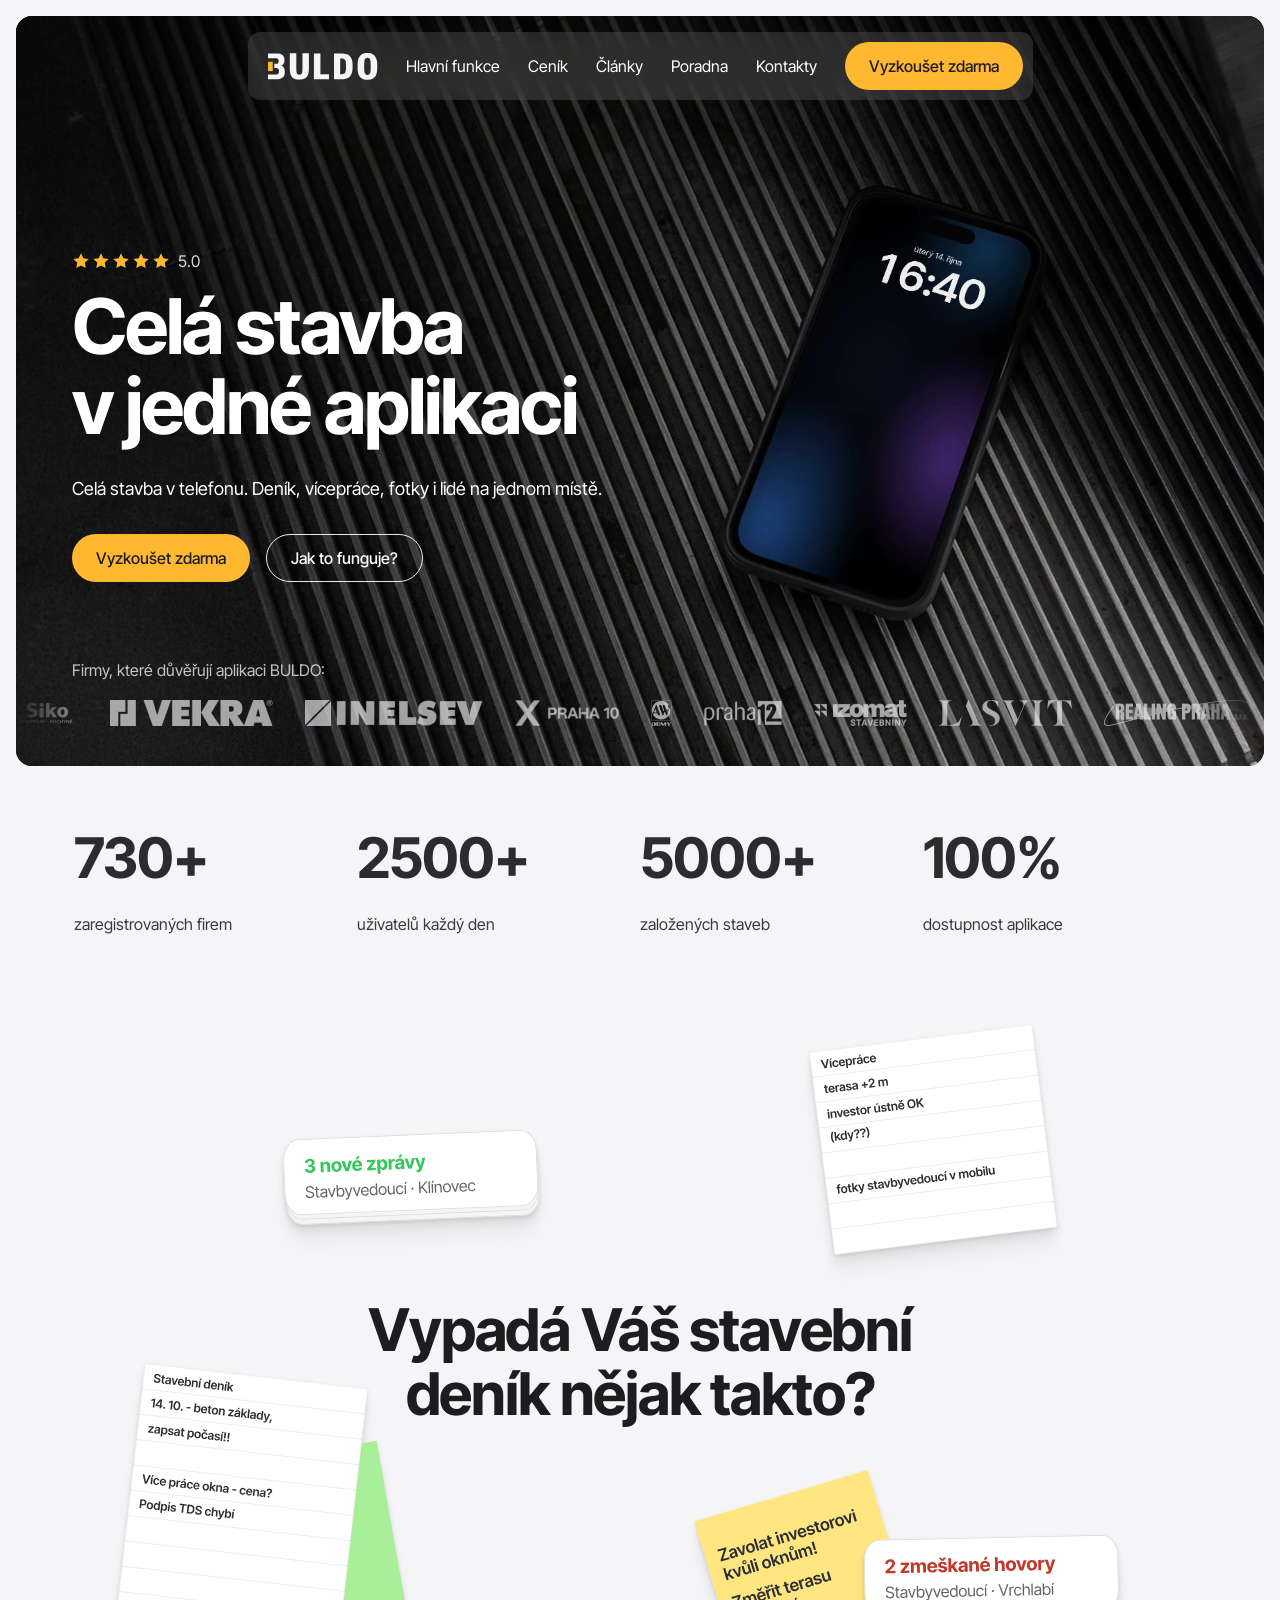
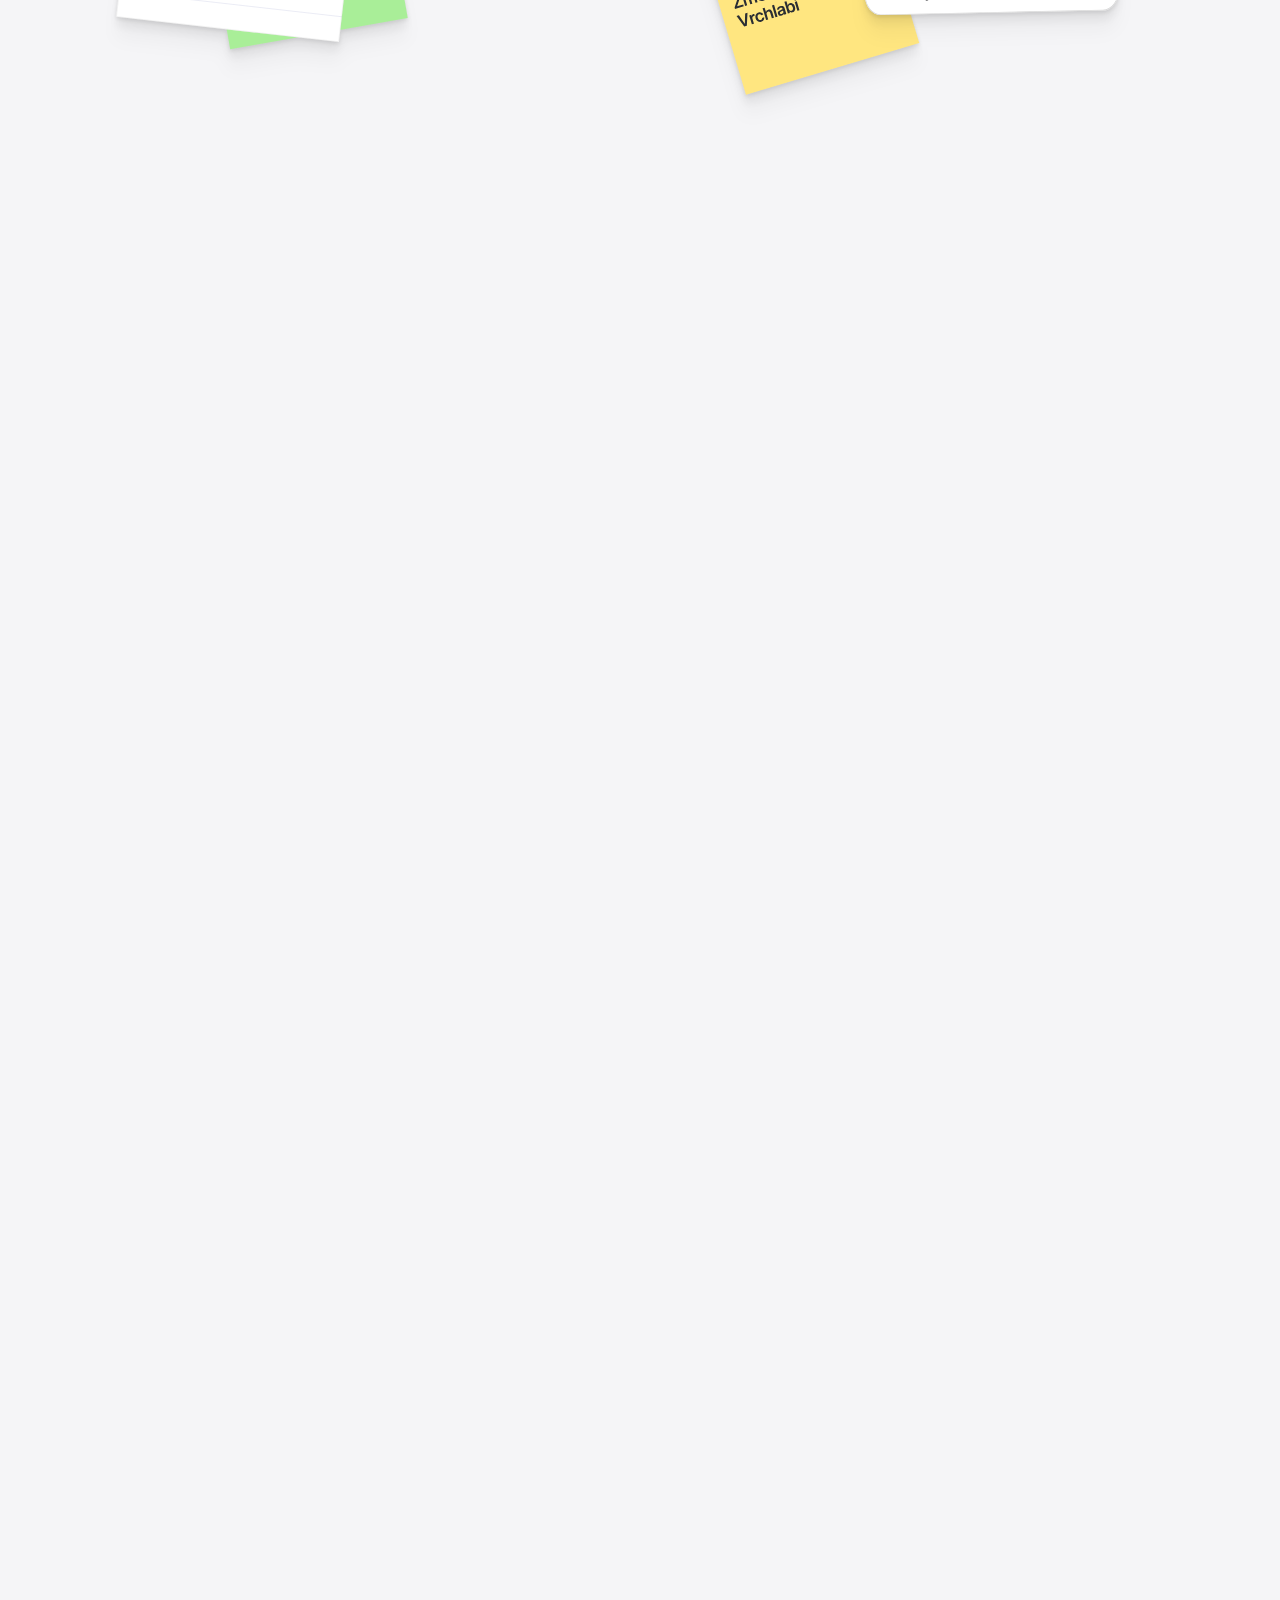
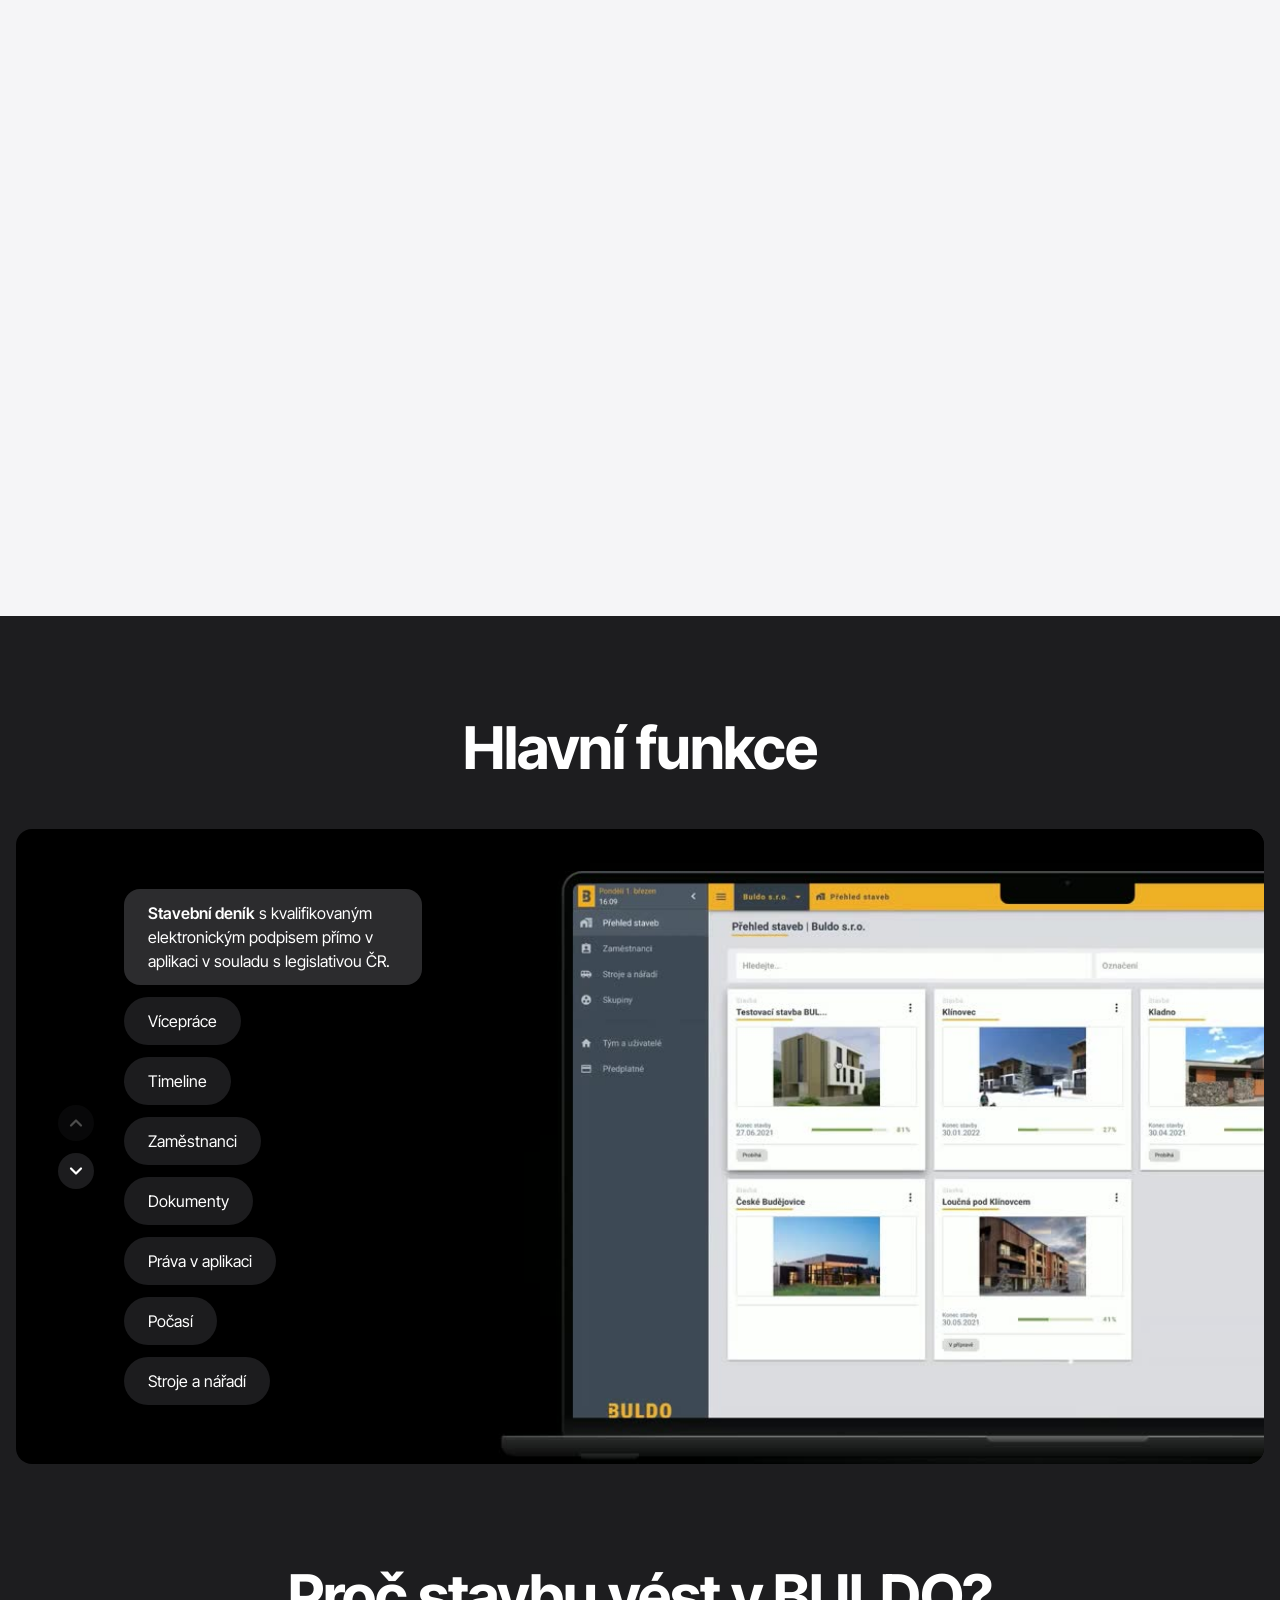
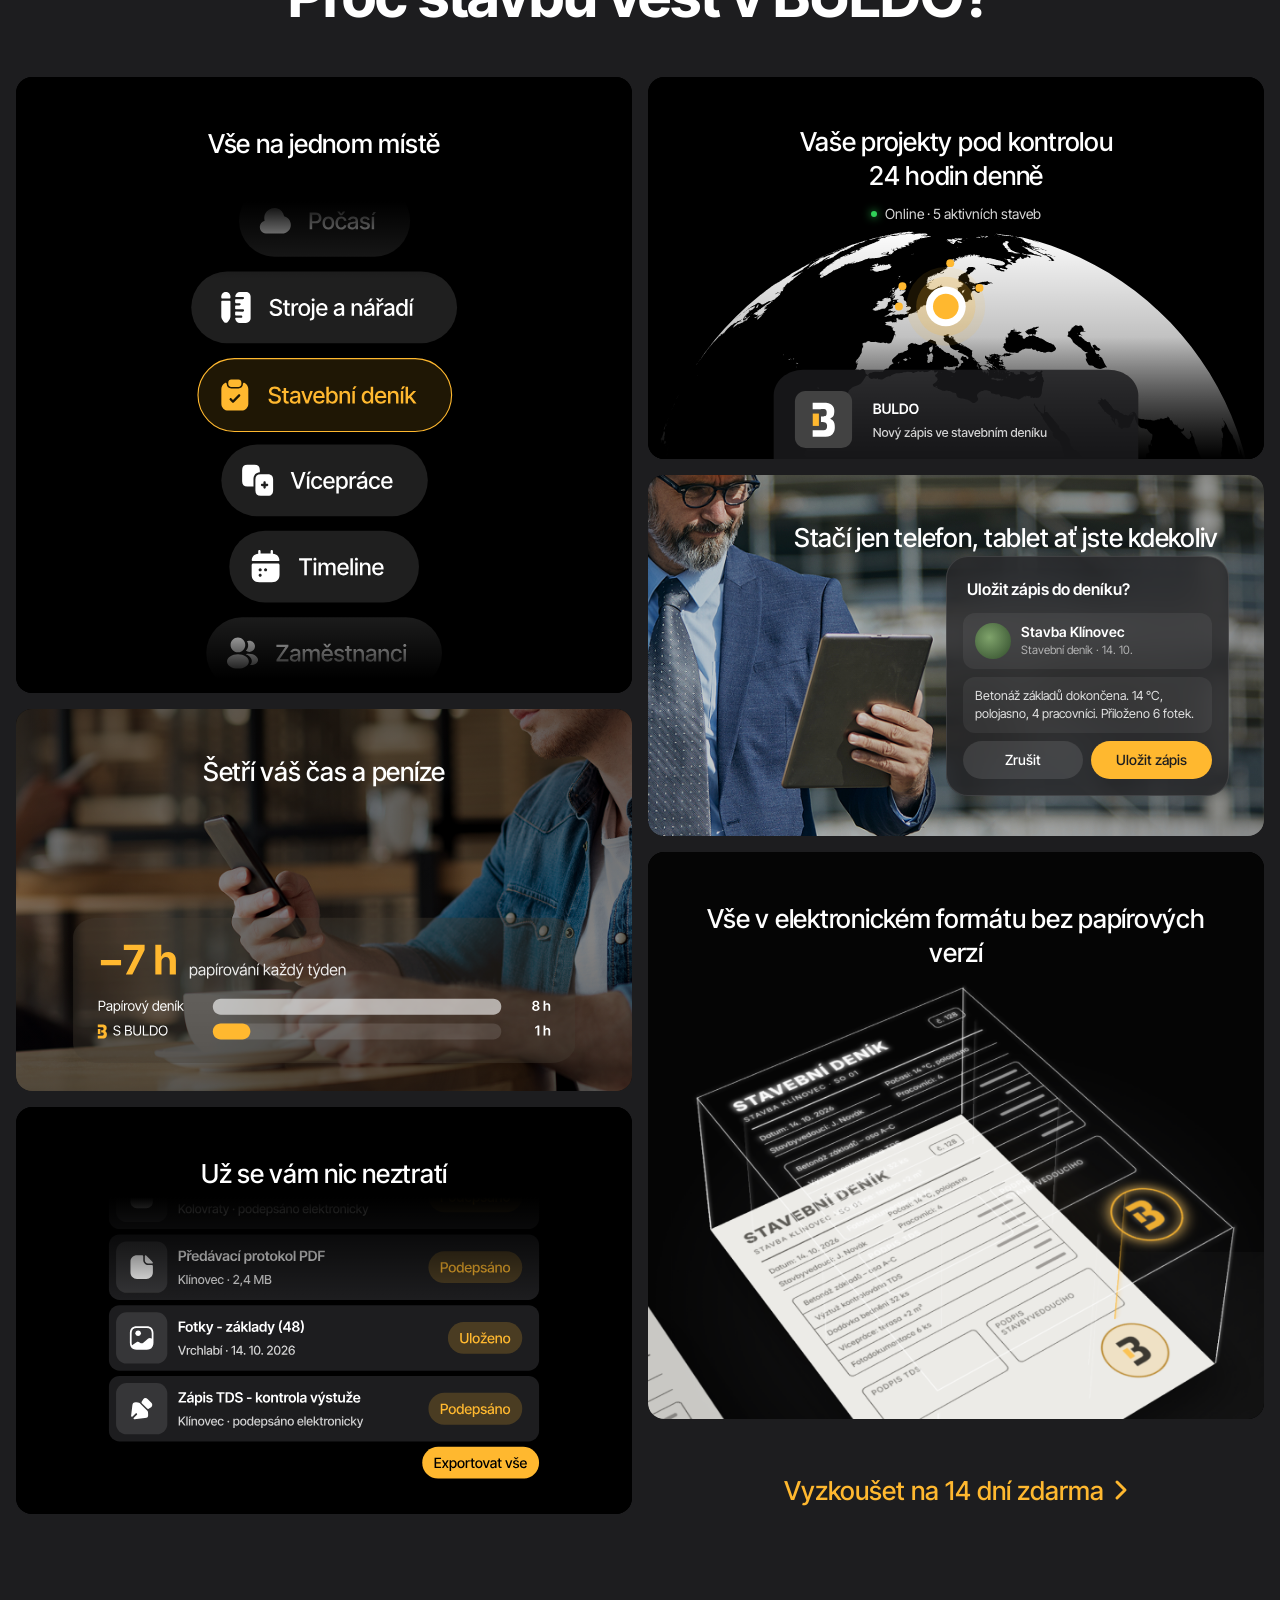
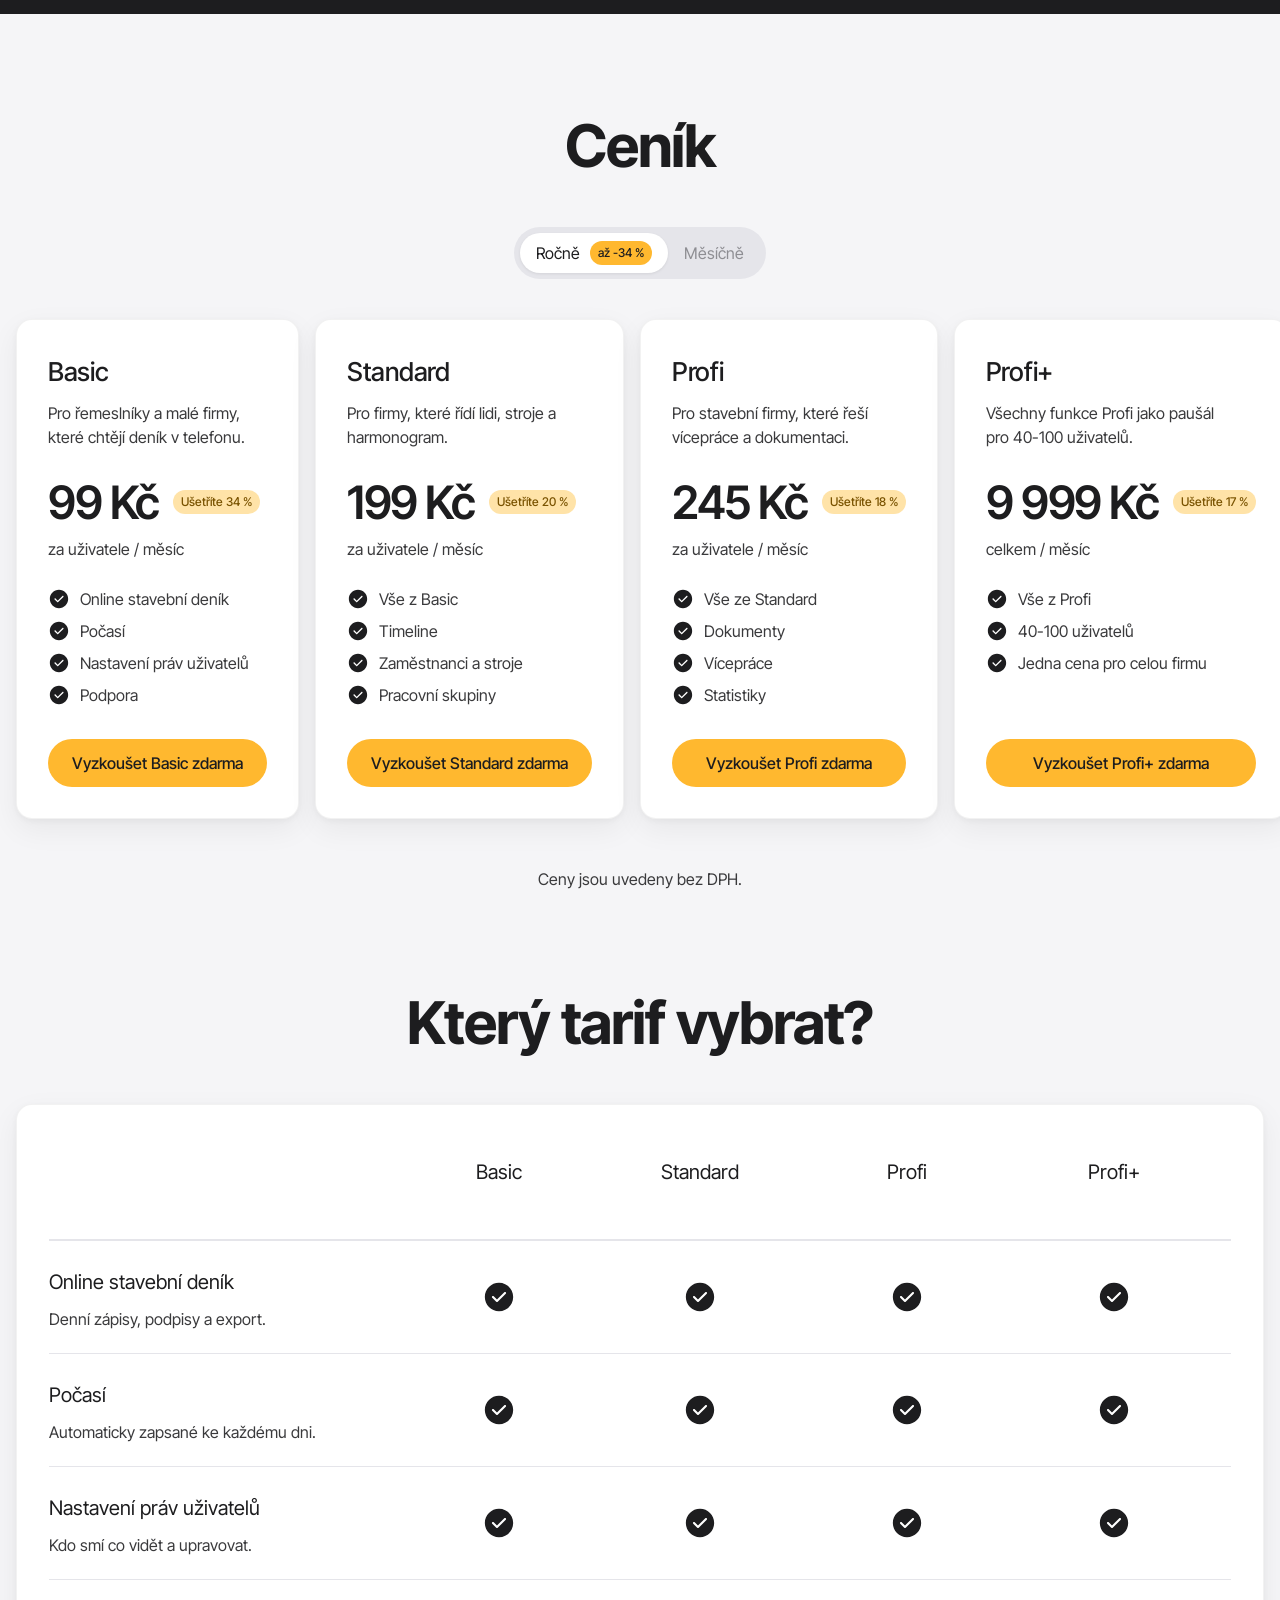
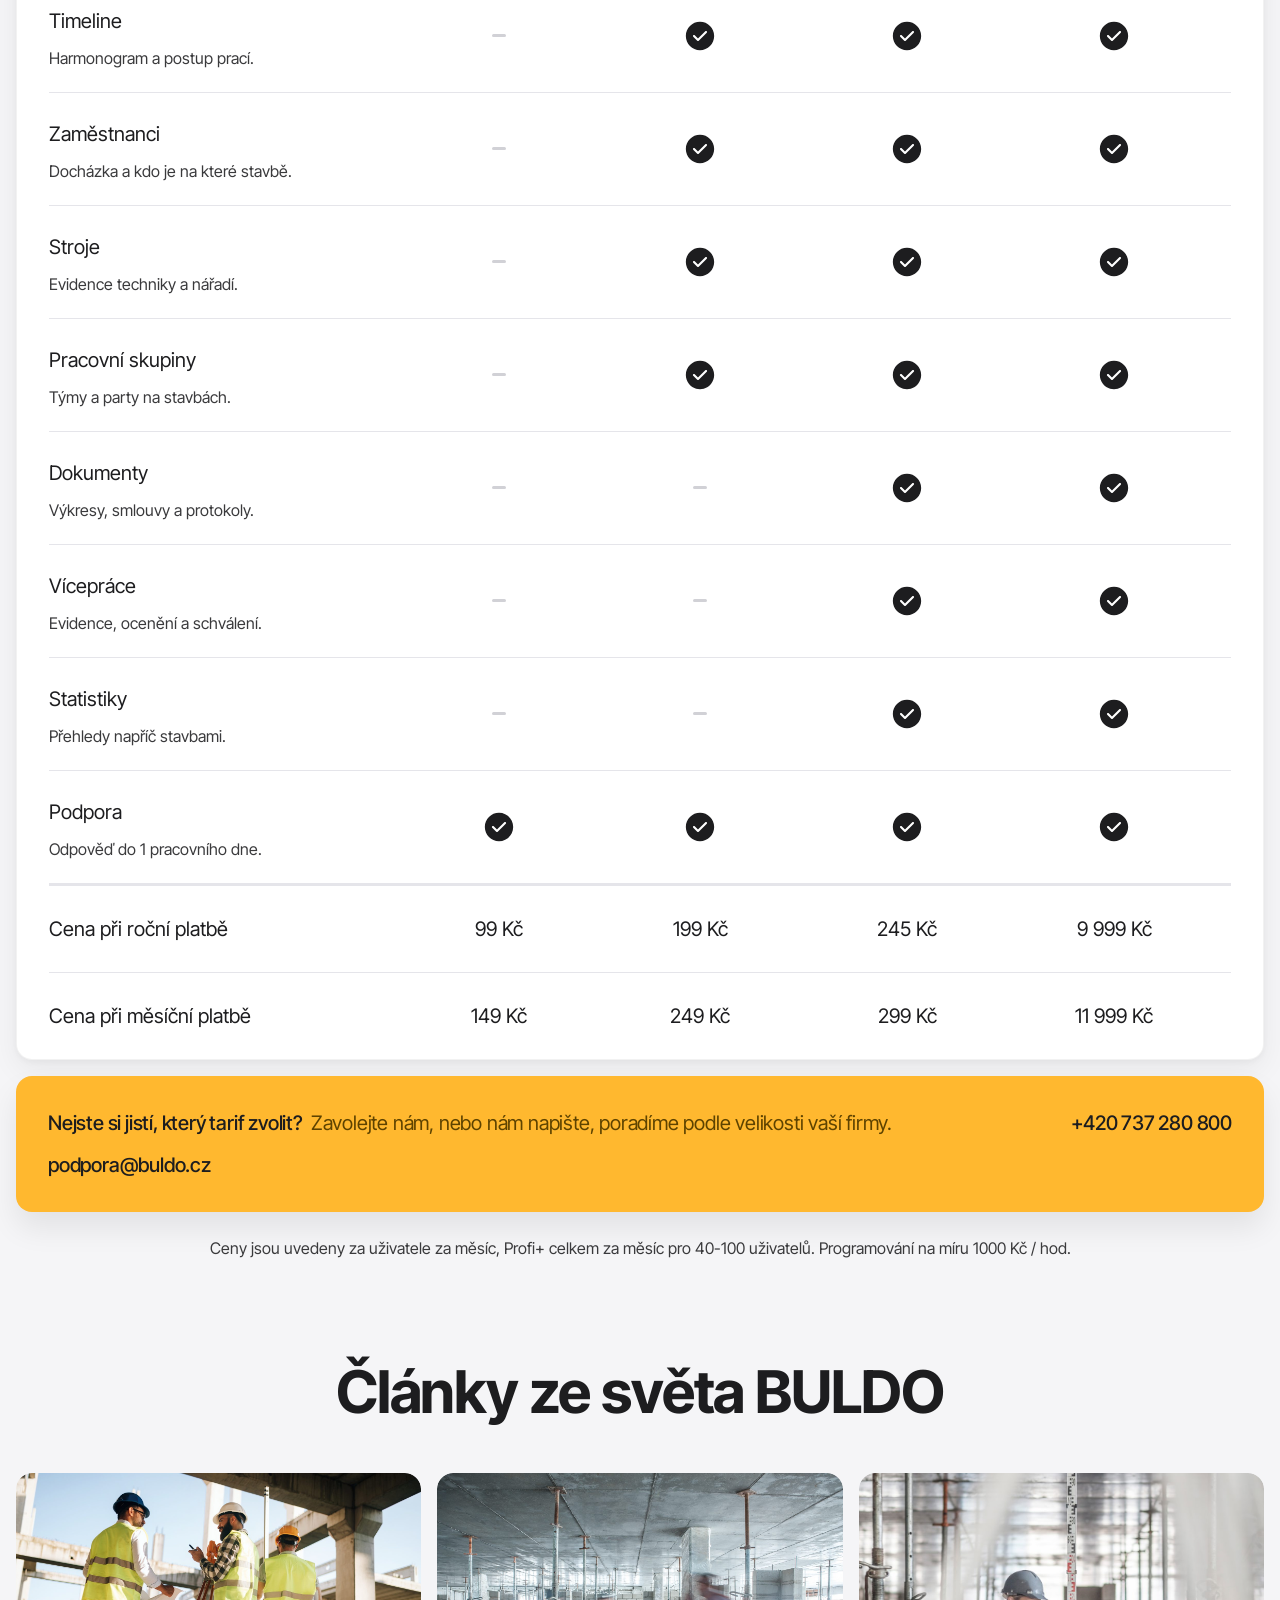
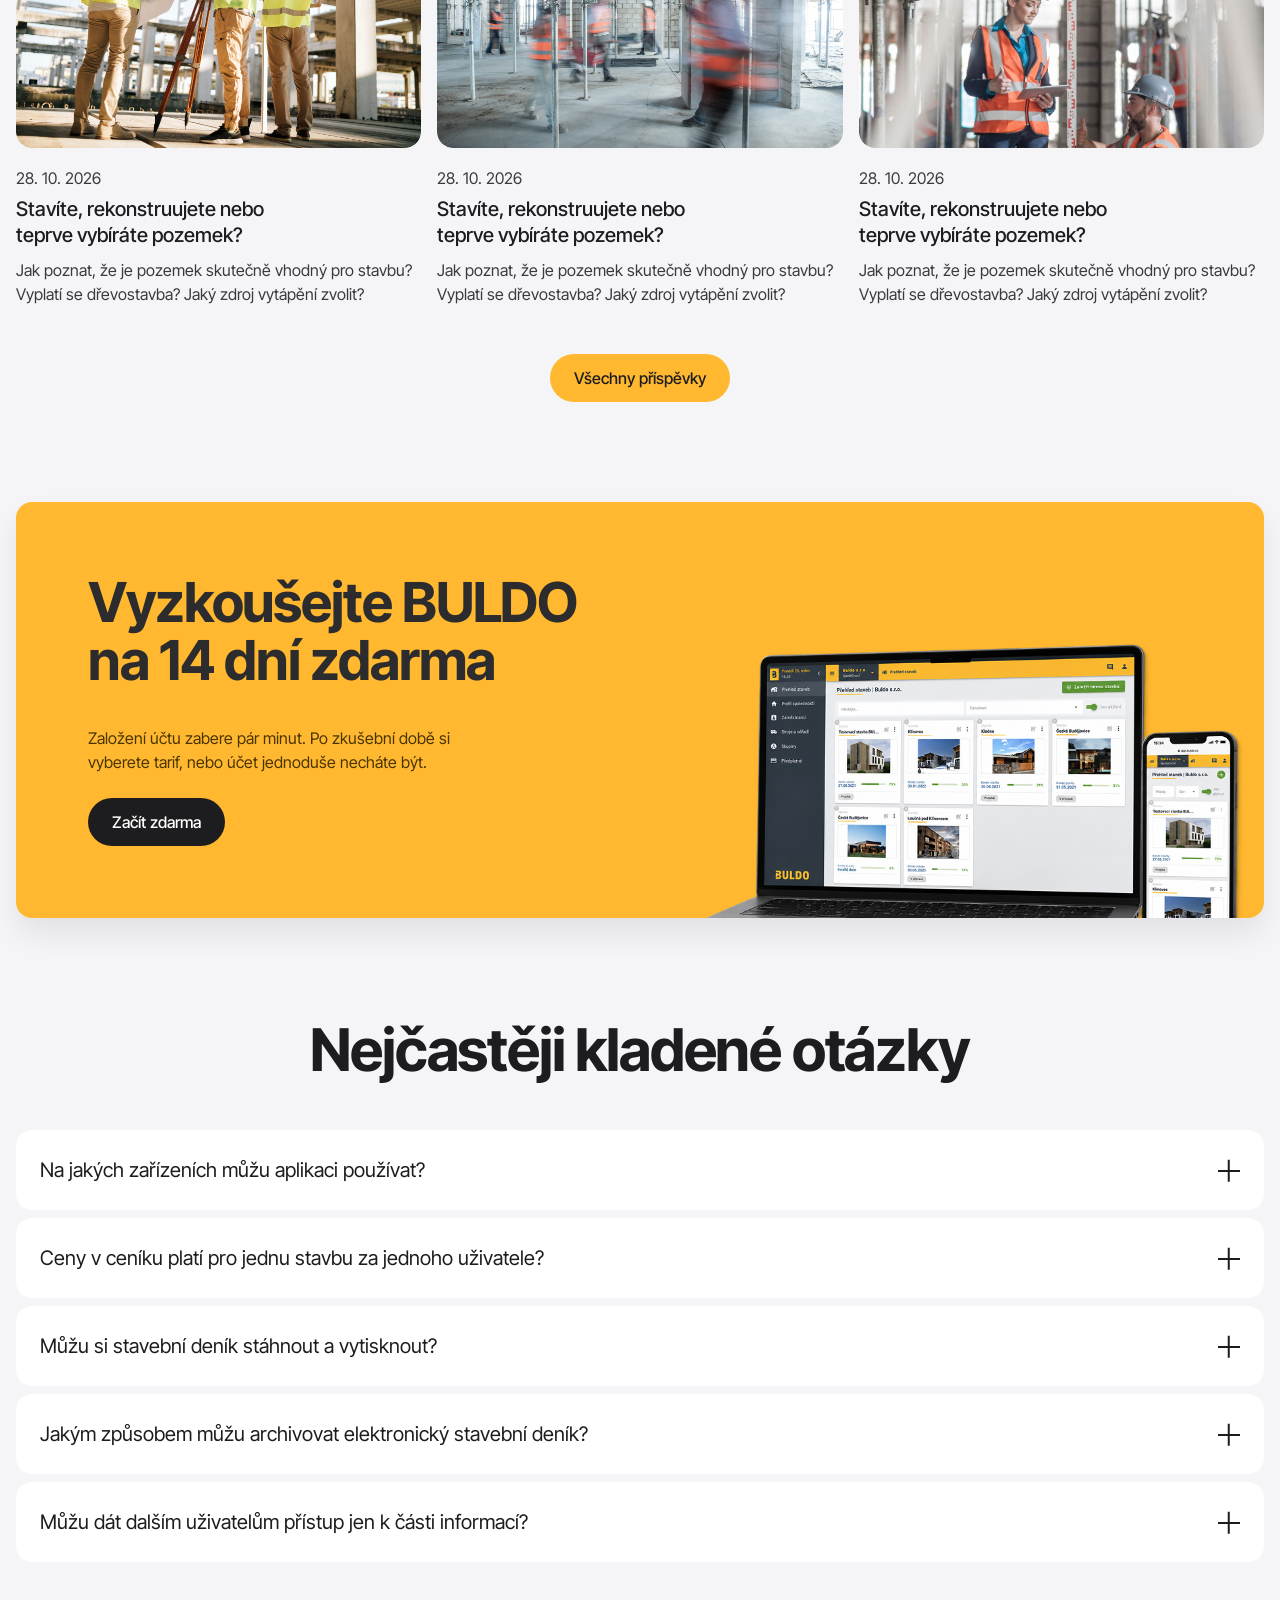
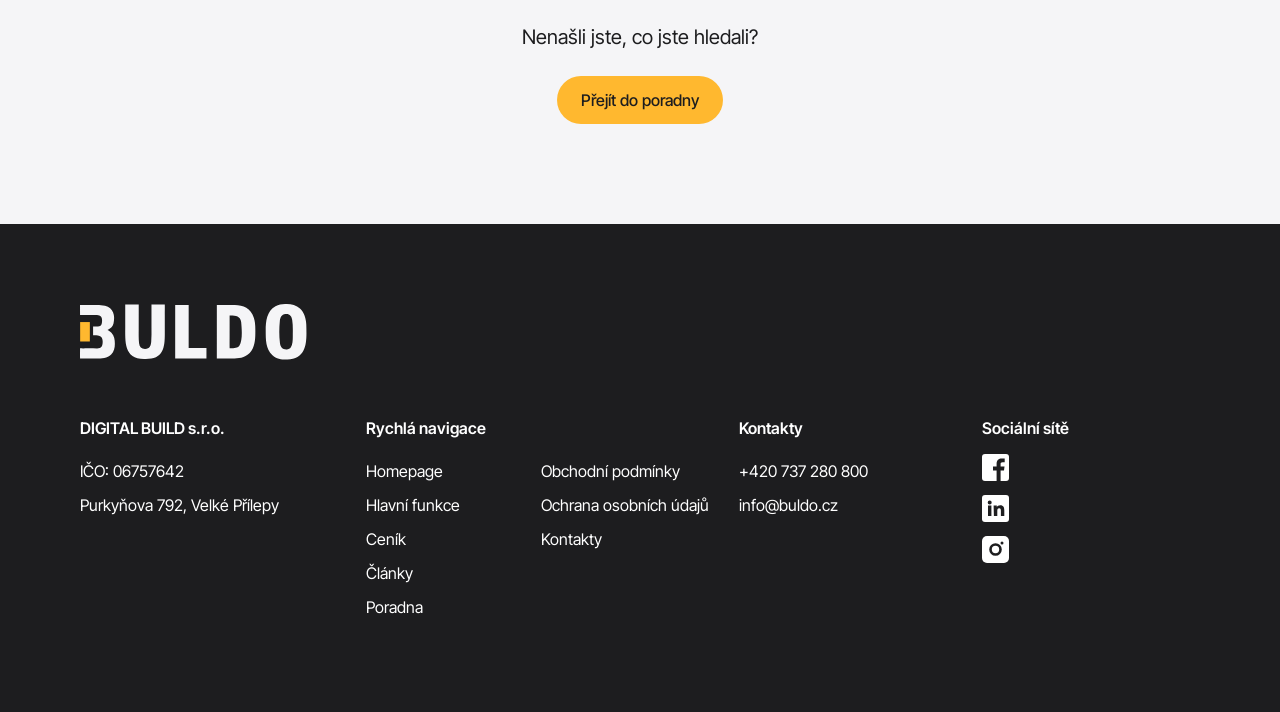
==== commit d62400de: "Bubliny z SVG, větší telefon a scéna, karta Šetří čas, mobilní funkce a hero video na iOS Co-Authore" ====
--- a/index.html
+++ b/index.html
@@ -9,12 +9,12 @@
 <link rel="preconnect" href="https://fonts.googleapis.com">
 <link rel="preconnect" href="https://fonts.gstatic.com" crossorigin>
 <link rel="stylesheet" href="https://fonts.googleapis.com/css2?family=Inter+Tight:wght@400;500;600;700&display=swap">
-<link rel="stylesheet" href="assets/css/style.css?v=202611031848">
+<link rel="stylesheet" href="assets/css/style.css?v=202611031900">
 </head>
 <body>
 
 <section class="hero" id="hero" aria-labelledby="hero-title">
-  <video class="hero-video" src="assets/video/herovideo.mp4" poster="assets/img/hero-poster.jpg" autoplay muted loop playsinline aria-hidden="true"></video>
+  <video class="hero-video" src="assets/video/herovideo.mp4" data-mobile="assets/video/herovideo-mobil.mp4" poster="assets/img/hero-poster.jpg" autoplay muted loop playsinline aria-hidden="true"></video>
   <header class="site-header header-dark">
   <nav class="nav" aria-label="Hlavní menu">
     <a class="nav-logo" href="index.html" aria-label="BULDO, úvodní stránka"><img class="logo-white" src="assets/svg/logo-white.svg" alt="BULDO" width="110" height="27"></a>
@@ -54,11 +54,11 @@
       <h2 class="h-section scene-t2">S BULDO máte vše<br>pod kontrolou.</h2>
       <div class="control-fit">
         <div class="control-stage">
-          <img class="control-phone" src="assets/img/telefon.png" alt="Aplikace BULDO v mobilu, přehled staveb" width="263" height="535">
-          <div class="notif n1" style="--i:0"><img class="notif-ico" src="assets/svg/ikony/notif-viceprace.svg" alt="" width="32" height="32"><div><strong>Vícepráce schválena</strong><span>Terasa · 42 000 Kč · 5 fotek</span></div></div>
-          <div class="notif n2" style="--i:1"><img class="notif-ico" src="assets/svg/ikony/notif-denik.svg" alt="" width="32" height="32"><div><strong>Stavební deník aktualizován</strong><span>Klínovec · Materiál dorazil na stavbu</span></div></div>
-          <div class="notif n3" style="--i:2"><img class="notif-ico" src="assets/svg/ikony/notif-fotky.svg" alt="" width="32" height="32"><div><strong>Nové fotografie ze stavby</strong><span>Bylo přidáno 8 fotografií průběhu prací.</span></div></div>
-          <div class="notif n4" style="--i:3"><img class="notif-ico" src="assets/svg/ikony/notif-hotovo.svg" alt="" width="32" height="32"><div><strong>Úkol dokončen</strong><span>Montáž oken · Hotovo v termínu</span></div></div>
+          <img class="control-phone" src="assets/img/telefon@2x.png" alt="Aplikace BULDO v mobilu, přehled staveb" width="263" height="535">
+          <div class="notif n1" style="--i:0"><img src="assets/svg/bubliny/viceprace.svg" alt="Vícepráce schválena. Terasa, 42 000 Kč, 5 fotek." width="303" height="78"></div>
+          <div class="notif n2" style="--i:1"><img src="assets/svg/bubliny/denik.svg" alt="Stavební deník aktualizován. Klínovec, materiál dorazil na stavbu." width="354" height="78"></div>
+          <div class="notif n3" style="--i:2"><img src="assets/svg/bubliny/fotky.svg" alt="Nové fotografie ze stavby. Bylo přidáno 8 fotografií průběhu prací." width="377" height="78"></div>
+          <div class="notif n4" style="--i:3"><img src="assets/svg/bubliny/hotovo.svg" alt="Úkol dokončen. Montáž oken, hotovo v termínu." width="328" height="78"></div>
         </div>
       </div>
       <a class="btn btn-yellow scene-cta" href="https://app.buldo.cz/register">Vyzkoušet zdarma</a>
@@ -78,6 +78,7 @@
         <ul class="features-list" role="tablist" aria-label="Hlavní funkce"><li><button class="feature-tab" type="button" role="tab" id="tab-stavebni-denik" aria-selected="true" aria-controls="video-stavebni-denik" tabindex="0"><span class="name">Stavební deník</span><span class="desc"><b>Stavební deník</b> s kvalifikovaným elektronickým podpisem přímo v aplikaci v souladu s legislativou ČR.</span></button></li><li><button class="feature-tab" type="button" role="tab" id="tab-viceprace" aria-selected="false" aria-controls="video-viceprace" tabindex="-1"><span class="name">Vícepráce</span><span class="desc">Evidence rozsahu a hodnoty <b>víceprací</b> s možností online potvrzení všech zúčastněných stran přímo v aplikaci.</span></button></li><li><button class="feature-tab" type="button" role="tab" id="tab-timeline" aria-selected="false" aria-controls="video-timeline" tabindex="-1"><span class="name">Timeline</span><span class="desc">Online komunikace v rámci celé pracovní skupiny s možností fotopříloh tak, jak jste zvyklí na sociálních sítích.</span></button></li><li><button class="feature-tab" type="button" role="tab" id="tab-zamestnanci" aria-selected="false" aria-controls="video-zamestnanci" tabindex="-1"><span class="name">Zaměstnanci</span><span class="desc">Správa <b>zaměstnanců</b>, evidence docházky.</span></button></li><li><button class="feature-tab" type="button" role="tab" id="tab-dokumenty" aria-selected="false" aria-controls="video-dokumenty" tabindex="-1"><span class="name">Dokumenty</span><span class="desc">Kompletní <b>dokumentace</b> stavby na jednom místě.</span></button></li><li><button class="feature-tab" type="button" role="tab" id="tab-prava-v-aplikaci" aria-selected="false" aria-controls="video-prava-v-aplikaci" tabindex="-1"><span class="name">Práva v aplikaci</span><span class="desc">Individuální nastavení <b>práv v aplikaci</b> pro jednotlivé interní i externí uživatele.</span></button></li><li><button class="feature-tab" type="button" role="tab" id="tab-pocasi" aria-selected="false" aria-controls="video-pocasi" tabindex="-1"><span class="name">Počasí</span><span class="desc">Předpověď či historie <b>počasí</b> s automatickým zápisem do stavebního deníku.</span></button></li><li><button class="feature-tab" type="button" role="tab" id="tab-stroje-a-naradi" aria-selected="false" aria-controls="video-stroje-a-naradi" tabindex="-1"><span class="name">Stroje a nářadí</span><span class="desc">Správa <b>strojů a nářadí</b>, zápis servisních prohlídek a datumů technických kontrol.</span></button></li></ul>
       </div>
       <div class="features-media"><video id="video-stavebni-denik" role="tabpanel" aria-labelledby="tab-stavebni-denik" class="active" src="assets/video/buldo-stavebni-denik-macbook.mp4" poster="assets/img/poster-stavebni-denik.jpg" muted loop playsinline preload="auto"></video><video id="video-viceprace" role="tabpanel" aria-labelledby="tab-viceprace" class="" data-src="assets/video/buldo-viceprace-macbook.mp4" poster="assets/img/poster-viceprace.jpg" muted loop playsinline preload="none"></video><video id="video-timeline" role="tabpanel" aria-labelledby="tab-timeline" class="" data-src="assets/video/buldo-timeline-macbook.mp4" poster="assets/img/poster-timeline.jpg" muted loop playsinline preload="none"></video><video id="video-zamestnanci" role="tabpanel" aria-labelledby="tab-zamestnanci" class="" data-src="assets/video/buldo-zamestnanci-macbook.mp4" poster="assets/img/poster-zamestnanci.jpg" muted loop playsinline preload="none"></video><video id="video-dokumenty" role="tabpanel" aria-labelledby="tab-dokumenty" class="" data-src="assets/video/buldo-dokumenty-macbook.mp4" poster="assets/img/poster-dokumenty.jpg" muted loop playsinline preload="none"></video><video id="video-prava-v-aplikaci" role="tabpanel" aria-labelledby="tab-prava-v-aplikaci" class="" data-src="assets/video/buldo-prava-v-aplikaci-macbook.mp4" poster="assets/img/poster-prava-v-aplikaci.jpg" muted loop playsinline preload="none"></video><video id="video-pocasi" role="tabpanel" aria-labelledby="tab-pocasi" class="" data-src="assets/video/buldo-pocasi-macbook.mp4" poster="assets/img/poster-pocasi.jpg" muted loop playsinline preload="none"></video><video id="video-stroje-a-naradi" role="tabpanel" aria-labelledby="tab-stroje-a-naradi" class="" data-src="assets/video/buldo-stroje-a-naradi-macbook.mp4" poster="assets/img/poster-stroje-a-naradi.jpg" muted loop playsinline preload="none"></video></div>
+      <p class="features-desc" aria-live="polite"><b>Stavební deník</b> s kvalifikovaným elektronickým podpisem přímo v aplikaci v souladu s legislativou ČR.</p>
     </div>
   </section>
 
@@ -86,7 +87,22 @@
     <div class="bento">
       <div class="bento-col">
         <article class="bcard bc-all reveal"><img src="assets/svg/karta-vse-na-jednom-miste.svg" alt="" loading="lazy"><h3>Vše na jednom místě</h3></article>
-        <article class="bcard bc-photo bc-time reveal"><img class="bg" src="assets/img/rect-4146.png" alt="" loading="lazy"><h3>Šetří váš čas a peníze</h3><img class="time-card" src="assets/svg/karta-setri-cas.svg" alt="Papírový deník 8 hodin týdně, s BULDO 1 hodina. O 7 hodin méně papírování každý týden." loading="lazy"></article>
+        <article class="bcard bc-photo bc-time reveal"><img class="bg" src="assets/img/rect-4146.png" alt="" loading="lazy"><h3>Šetří váš čas a peníze</h3><svg class="time-card" role="img" aria-label="Papírový deník 8 hodin týdně, s BULDO 1 hodina. O 7 hodin méně papírování každý týden." width="568" height="206" viewBox="0 0 568 206" fill="none" xmlns="http://www.w3.org/2000/svg">
+<path d="M540 10H28C12.536 10 0 19.9801 0 32.2913V151.709C0 164.02 12.536 174 28 174H540C555.464 174 568 164.02 568 151.709V32.2913C568 19.9801 555.464 10 540 10Z" fill="#463E34" fill-opacity="0.38"/>
+<path d="M54.3018 57.6934V63.5557H31.459V57.6934H54.3018ZM59.7148 74L73.5732 46.5527V46.3281H57.4238V40.5332H80.918V46.418L67.0371 74H59.7148ZM99.9648 59.4902V74H93.0244V40.5332H99.7402V53.3584H100.055C100.624 51.876 101.537 50.708 102.795 49.8545C104.068 49.001 105.655 48.5742 107.557 48.5742C109.294 48.5742 110.813 48.9561 112.116 49.7197C113.419 50.4684 114.43 51.5465 115.148 52.9541C115.882 54.3617 116.249 56.0537 116.249 58.0303V74H109.286V59.2656C109.286 57.7233 108.889 56.5179 108.096 55.6494C107.317 54.7809 106.216 54.3467 104.794 54.3467C103.836 54.3467 102.997 54.5563 102.278 54.9756C101.56 55.3799 100.991 55.9639 100.571 56.7275C100.167 57.4912 99.9648 58.4121 99.9648 59.4902Z" fill="#FFB82F"/>
+<path d="M131.967 78.6738V65.1738H133.408V66.7383H133.584C133.695 66.5684 133.851 66.3516 134.05 66.0879C134.249 65.8184 134.536 65.5781 134.911 65.3672C135.286 65.1562 135.793 65.0508 136.432 65.0508C137.258 65.0508 137.984 65.2588 138.611 65.6748C139.238 66.085 139.728 66.6709 140.079 67.4326C140.437 68.1885 140.615 69.082 140.615 70.1133C140.615 71.1504 140.439 72.0527 140.088 72.8203C139.736 73.582 139.247 74.1709 138.62 74.5869C137.993 75.0029 137.27 75.2109 136.449 75.2109C135.822 75.2109 135.318 75.1055 134.938 74.8945C134.557 74.6777 134.264 74.4346 134.059 74.165C133.854 73.8896 133.695 73.6641 133.584 73.4883H133.461V78.6738H131.967ZM136.256 73.8574C136.883 73.8574 137.407 73.6904 137.829 73.3564C138.251 73.0166 138.567 72.5625 138.778 71.9941C138.995 71.4258 139.104 70.793 139.104 70.0957C139.104 69.4043 138.998 68.7803 138.787 68.2236C138.576 67.667 138.26 67.2246 137.838 66.8965C137.422 66.5684 136.895 66.4043 136.256 66.4043C135.641 66.4043 135.125 66.5596 134.709 66.8701C134.293 67.1748 133.977 67.6055 133.76 68.1621C133.549 68.7129 133.443 69.3574 133.443 70.0957C133.443 70.834 133.552 71.4873 133.769 72.0557C133.985 72.6182 134.302 73.0605 134.718 73.3828C135.14 73.6992 135.652 73.8574 136.256 73.8574ZM144.957 75.2285C144.336 75.2285 143.771 75.1113 143.261 74.877C142.751 74.6367 142.347 74.291 142.048 73.8398C141.749 73.3887 141.6 72.8438 141.6 72.2051C141.6 71.6426 141.711 71.1885 141.934 70.8428C142.156 70.4912 142.452 70.2158 142.821 70.0166C143.196 69.8115 143.606 69.6592 144.052 69.5596C144.503 69.46 144.957 69.3809 145.414 69.3223C146.012 69.2461 146.495 69.1875 146.864 69.1465C147.239 69.1055 147.512 69.0352 147.682 68.9355C147.857 68.8359 147.945 68.666 147.945 68.4258V68.373C147.945 67.7461 147.772 67.2598 147.427 66.9141C147.087 66.5625 146.568 66.3867 145.871 66.3867C145.156 66.3867 144.594 66.5449 144.184 66.8613C143.773 67.1719 143.486 67.5059 143.322 67.8633L141.881 67.3535C142.139 66.7559 142.481 66.29 142.909 65.9561C143.343 65.6221 143.812 65.3877 144.315 65.2529C144.825 65.1182 145.326 65.0508 145.818 65.0508C146.135 65.0508 146.498 65.0889 146.908 65.165C147.318 65.2354 147.717 65.3877 148.104 65.6221C148.496 65.8506 148.818 66.1992 149.07 66.668C149.328 67.1309 149.457 67.752 149.457 68.5312V75H147.945V73.6641H147.875C147.775 73.875 147.605 74.1035 147.365 74.3496C147.125 74.5898 146.806 74.7979 146.407 74.9736C146.015 75.1436 145.531 75.2285 144.957 75.2285ZM145.186 73.875C145.783 73.875 146.287 73.7578 146.697 73.5234C147.107 73.2891 147.418 72.9873 147.629 72.6182C147.84 72.2432 147.945 71.8535 147.945 71.4492V70.0605C147.881 70.1367 147.74 70.207 147.523 70.2715C147.312 70.3301 147.066 70.3828 146.785 70.4297C146.51 70.4766 146.24 70.5176 145.977 70.5527C145.713 70.582 145.502 70.6055 145.344 70.623C144.951 70.6758 144.585 70.7607 144.245 70.8779C143.905 70.9893 143.63 71.1562 143.419 71.3789C143.214 71.6016 143.111 71.9062 143.111 72.293C143.111 72.8145 143.305 73.21 143.691 73.4795C144.084 73.7432 144.582 73.875 145.186 73.875ZM151.391 78.6738V65.1738H152.832V66.7383H153.008C153.119 66.5684 153.274 66.3516 153.474 66.0879C153.673 65.8184 153.96 65.5781 154.335 65.3672C154.71 65.1562 155.217 65.0508 155.855 65.0508C156.682 65.0508 157.408 65.2588 158.035 65.6748C158.662 66.085 159.151 66.6709 159.503 67.4326C159.86 68.1885 160.039 69.082 160.039 70.1133C160.039 71.1504 159.863 72.0527 159.512 72.8203C159.16 73.582 158.671 74.1709 158.044 74.5869C157.417 75.0029 156.693 75.2109 155.873 75.2109C155.246 75.2109 154.742 75.1055 154.361 74.8945C153.98 74.6777 153.688 74.4346 153.482 74.165C153.277 73.8896 153.119 73.6641 153.008 73.4883H152.885V78.6738H151.391ZM155.68 73.8574C156.307 73.8574 156.831 73.6904 157.253 73.3564C157.675 73.0166 157.991 72.5625 158.202 71.9941C158.419 71.4258 158.527 70.793 158.527 70.0957C158.527 69.4043 158.422 68.7803 158.211 68.2236C158 67.667 157.684 67.2246 157.262 66.8965C156.846 66.5684 156.318 66.4043 155.68 66.4043C155.064 66.4043 154.549 66.5596 154.133 66.8701C153.717 67.1748 153.4 67.6055 153.184 68.1621C152.973 68.7129 152.867 69.3574 152.867 70.0957C152.867 70.834 152.976 71.4873 153.192 72.0557C153.409 72.6182 153.726 73.0605 154.142 73.3828C154.563 73.6992 155.076 73.8574 155.68 73.8574ZM161.498 75V65.1738H162.992V75H161.498ZM161.516 63.9434L162.746 61.5352H164.451L162.764 63.9434H161.516ZM164.926 75V65.1738H166.367V66.668H166.473C166.654 66.1816 166.979 65.7891 167.448 65.4902C167.923 65.1855 168.453 65.0332 169.039 65.0332C169.15 65.0332 169.288 65.0361 169.452 65.042C169.616 65.042 169.742 65.0449 169.83 65.0508V66.5801C169.777 66.5684 169.66 66.5508 169.479 66.5273C169.297 66.5039 169.104 66.4922 168.898 66.4922C168.424 66.4922 167.999 66.5918 167.624 66.791C167.249 66.9902 166.953 67.2627 166.736 67.6084C166.525 67.9541 166.42 68.3496 166.42 68.7949V75H164.926ZM174.453 75.2109C173.568 75.2109 172.792 75 172.124 74.5781C171.456 74.1562 170.935 73.5645 170.56 72.8027C170.19 72.041 170.006 71.1562 170.006 70.1484C170.006 69.123 170.19 68.2295 170.56 67.4678C170.935 66.7002 171.456 66.1055 172.124 65.6836C172.792 65.2617 173.568 65.0508 174.453 65.0508C175.344 65.0508 176.123 65.2617 176.791 65.6836C177.459 66.1055 177.98 66.7002 178.355 67.4678C178.73 68.2295 178.918 69.123 178.918 70.1484C178.918 71.1562 178.73 72.041 178.355 72.8027C177.98 73.5645 177.459 74.1562 176.791 74.5781C176.123 75 175.344 75.2109 174.453 75.2109ZM174.453 73.8574C175.133 73.8574 175.689 73.6846 176.123 73.3389C176.557 72.9932 176.879 72.5391 177.09 71.9766C177.301 71.4082 177.406 70.7988 177.406 70.1484C177.406 69.4863 177.301 68.8711 177.09 68.3027C176.879 67.7344 176.557 67.2773 176.123 66.9316C175.689 66.5801 175.133 66.4043 174.453 66.4043C173.785 66.4043 173.234 66.5801 172.801 66.9316C172.367 67.2773 172.045 67.7344 171.834 68.3027C171.623 68.8711 171.518 69.4863 171.518 70.1484C171.518 70.7988 171.623 71.4082 171.834 71.9766C172.045 72.5391 172.367 72.9932 172.801 73.3389C173.234 73.6846 173.785 73.8574 174.453 73.8574ZM188.041 65.1738L184.42 75H182.873L179.252 65.1738H180.887L183.594 73.0137H183.699L186.406 65.1738H188.041ZM191.785 75.2285C191.164 75.2285 190.599 75.1113 190.089 74.877C189.579 74.6367 189.175 74.291 188.876 73.8398C188.577 73.3887 188.428 72.8438 188.428 72.2051C188.428 71.6426 188.539 71.1885 188.762 70.8428C188.984 70.4912 189.28 70.2158 189.649 70.0166C190.024 69.8115 190.435 69.6592 190.88 69.5596C191.331 69.46 191.785 69.3809 192.242 69.3223C192.84 69.2461 193.323 69.1875 193.692 69.1465C194.067 69.1055 194.34 69.0352 194.51 68.9355C194.686 68.8359 194.773 68.666 194.773 68.4258V68.373C194.773 67.7461 194.601 67.2598 194.255 66.9141C193.915 66.5625 193.396 66.3867 192.699 66.3867C191.984 66.3867 191.422 66.5449 191.012 66.8613C190.602 67.1719 190.314 67.5059 190.15 67.8633L188.709 67.3535C188.967 66.7559 189.31 66.29 189.737 65.9561C190.171 65.6221 190.64 65.3877 191.144 65.2529C191.653 65.1182 192.154 65.0508 192.646 65.0508C192.963 65.0508 193.326 65.0889 193.736 65.165C194.146 65.2354 194.545 65.3877 194.932 65.6221C195.324 65.8506 195.646 66.1992 195.898 66.668C196.156 67.1309 196.285 67.752 196.285 68.5312V75H194.773V73.6641H194.703C194.604 73.875 194.434 74.1035 194.193 74.3496C193.953 74.5898 193.634 74.7979 193.235 74.9736C192.843 75.1436 192.359 75.2285 191.785 75.2285ZM192.014 73.875C192.611 73.875 193.115 73.7578 193.525 73.5234C193.936 73.2891 194.246 72.9873 194.457 72.6182C194.668 72.2432 194.773 71.8535 194.773 71.4492V70.0605C194.709 70.1367 194.568 70.207 194.352 70.2715C194.141 70.3301 193.895 70.3828 193.613 70.4297C193.338 70.4766 193.068 70.5176 192.805 70.5527C192.541 70.582 192.33 70.6055 192.172 70.623C191.779 70.6758 191.413 70.7607 191.073 70.8779C190.733 70.9893 190.458 71.1562 190.247 71.3789C190.042 71.6016 189.939 71.9062 189.939 72.293C189.939 72.8145 190.133 73.21 190.52 73.4795C190.912 73.7432 191.41 73.875 192.014 73.875ZM192.014 63.9434L193.244 61.5352H194.949L193.262 63.9434H192.014ZM199.713 69.0938V75H198.219V65.1738H199.66V66.7207H199.801C200.029 66.2168 200.378 65.8125 200.847 65.5078C201.315 65.2031 201.922 65.0508 202.666 65.0508C203.328 65.0508 203.908 65.1855 204.406 65.4551C204.904 65.7246 205.291 66.1348 205.566 66.6855C205.848 67.2305 205.988 67.9219 205.988 68.7598V75H204.494V68.8652C204.494 68.0977 204.292 67.4971 203.888 67.0635C203.483 66.624 202.933 66.4043 202.235 66.4043C201.755 66.4043 201.324 66.5098 200.943 66.7207C200.562 66.9316 200.261 67.2363 200.038 67.6348C199.821 68.0332 199.713 68.5195 199.713 69.0938ZM207.922 75V65.1738H209.416V75H207.922ZM207.939 63.9434L209.17 61.5352H210.875L209.188 63.9434H207.939ZM216.975 71.4141L216.939 69.5508H217.256L221.545 65.1738H223.408L218.838 69.8145H218.697L216.975 71.4141ZM215.568 75V61.9043H217.062V75H215.568ZM221.791 75L217.959 70.1484L219.031 69.0938L223.725 75H221.791ZM227.398 75.2285C226.777 75.2285 226.212 75.1113 225.702 74.877C225.192 74.6367 224.788 74.291 224.489 73.8398C224.19 73.3887 224.041 72.8438 224.041 72.2051C224.041 71.6426 224.152 71.1885 224.375 70.8428C224.598 70.4912 224.894 70.2158 225.263 70.0166C225.638 69.8115 226.048 69.6592 226.493 69.5596C226.944 69.46 227.398 69.3809 227.855 69.3223C228.453 69.2461 228.937 69.1875 229.306 69.1465C229.681 69.1055 229.953 69.0352 230.123 68.9355C230.299 68.8359 230.387 68.666 230.387 68.4258V68.373C230.387 67.7461 230.214 67.2598 229.868 66.9141C229.528 66.5625 229.01 66.3867 228.312 66.3867C227.598 66.3867 227.035 66.5449 226.625 66.8613C226.215 67.1719 225.928 67.5059 225.764 67.8633L224.322 67.3535C224.58 66.7559 224.923 66.29 225.351 65.9561C225.784 65.6221 226.253 65.3877 226.757 65.2529C227.267 65.1182 227.768 65.0508 228.26 65.0508C228.576 65.0508 228.939 65.0889 229.35 65.165C229.76 65.2354 230.158 65.3877 230.545 65.6221C230.938 65.8506 231.26 66.1992 231.512 66.668C231.77 67.1309 231.898 67.752 231.898 68.5312V75H230.387V73.6641H230.316C230.217 73.875 230.047 74.1035 229.807 74.3496C229.566 74.5898 229.247 74.7979 228.849 74.9736C228.456 75.1436 227.973 75.2285 227.398 75.2285ZM227.627 73.875C228.225 73.875 228.729 73.7578 229.139 73.5234C229.549 73.2891 229.859 72.9873 230.07 72.6182C230.281 72.2432 230.387 71.8535 230.387 71.4492V70.0605C230.322 70.1367 230.182 70.207 229.965 70.2715C229.754 70.3301 229.508 70.3828 229.227 70.4297C228.951 70.4766 228.682 70.5176 228.418 70.5527C228.154 70.582 227.943 70.6055 227.785 70.623C227.393 70.6758 227.026 70.7607 226.687 70.8779C226.347 70.9893 226.071 71.1562 225.86 71.3789C225.655 71.6016 225.553 71.9062 225.553 72.293C225.553 72.8145 225.746 73.21 226.133 73.4795C226.525 73.7432 227.023 73.875 227.627 73.875ZM233.551 75V73.8574L239.123 66.6855V66.5801H233.727V65.1738H241.057V66.3867L235.643 73.4883V73.5938H241.232V75H233.551ZM235.959 61.2363L237.295 63.0293L238.613 61.2363H240.055V61.3418L237.98 64.0137H236.592L234.535 61.3418V61.2363H235.959ZM246.137 75.2109C245.316 75.2109 244.593 75.0029 243.966 74.5869C243.339 74.1709 242.85 73.582 242.498 72.8203C242.146 72.0527 241.971 71.1504 241.971 70.1133C241.971 69.082 242.146 68.1885 242.498 67.4326C242.855 66.6709 243.348 66.085 243.975 65.6748C244.602 65.2588 245.328 65.0508 246.154 65.0508C246.799 65.0508 247.306 65.1562 247.675 65.3672C248.05 65.5781 248.337 65.8184 248.536 66.0879C248.735 66.3516 248.891 66.5684 249.002 66.7383H249.125V61.9043H250.619V75H249.178V73.4883H249.002C248.891 73.6641 248.732 73.8896 248.527 74.165C248.322 74.4346 248.029 74.6777 247.648 74.8945C247.273 75.1055 246.77 75.2109 246.137 75.2109ZM246.33 73.8574C246.939 73.8574 247.452 73.6992 247.868 73.3828C248.284 73.0605 248.601 72.6182 248.817 72.0557C249.034 71.4873 249.143 70.834 249.143 70.0957C249.143 69.3574 249.037 68.7129 248.826 68.1621C248.615 67.6055 248.299 67.1748 247.877 66.8701C247.461 66.5596 246.945 66.4043 246.33 66.4043C245.697 66.4043 245.17 66.5684 244.748 66.8965C244.326 67.2246 244.01 67.667 243.799 68.2236C243.588 68.7803 243.482 69.4043 243.482 70.0957C243.482 70.793 243.588 71.4258 243.799 71.9941C244.016 72.5625 244.335 73.0166 244.757 73.3564C245.179 73.6904 245.703 73.8574 246.33 73.8574ZM253.52 78.6738C253.262 78.6797 253.033 78.6621 252.834 78.6211C252.635 78.5801 252.494 78.5391 252.412 78.498L252.799 77.1797L252.948 77.2148C253.452 77.332 253.874 77.3057 254.214 77.1357C254.56 76.9717 254.861 76.5352 255.119 75.8262L255.4 75.0527L251.779 65.1738H253.414L256.121 73.0137H256.227L258.934 65.1738H260.568L256.402 76.4238C256.215 76.9336 255.983 77.3555 255.708 77.6895C255.433 78.0234 255.113 78.2695 254.75 78.4277C254.387 78.5918 253.977 78.6738 253.52 78.6738ZM255.436 63.9434L256.666 61.5352H258.371L256.684 63.9434H255.436ZM270.201 65.1738V66.457H265.121V65.1738H270.201ZM266.598 62.8359H268.092V72.1875C268.092 72.6973 268.197 73.0723 268.408 73.3125C268.619 73.5469 268.953 73.6641 269.41 73.6641C269.51 73.6641 269.612 73.6582 269.718 73.6465C269.829 73.6348 269.949 73.6172 270.078 73.5938L270.395 74.9473C270.254 75 270.081 75.041 269.876 75.0703C269.677 75.1055 269.475 75.123 269.27 75.123C268.479 75.123 267.834 74.8887 267.336 74.4199C266.844 73.9512 266.598 73.3418 266.598 72.5918V62.8359ZM272.609 78.6738C272.352 78.6797 272.123 78.6621 271.924 78.6211C271.725 78.5801 271.584 78.5391 271.502 78.498L271.889 77.1797L272.038 77.2148C272.542 77.332 272.964 77.3057 273.304 77.1357C273.649 76.9717 273.951 76.5352 274.209 75.8262L274.49 75.0527L270.869 65.1738H272.504L275.211 73.0137H275.316L278.023 65.1738H279.658L275.492 76.4238C275.305 76.9336 275.073 77.3555 274.798 77.6895C274.522 78.0234 274.203 78.2695 273.84 78.4277C273.477 78.5918 273.066 78.6738 272.609 78.6738ZM274.525 63.9434L275.756 61.5352H277.461L275.773 63.9434H274.525ZM284.158 75.2109C283.338 75.2109 282.614 75.0029 281.987 74.5869C281.36 74.1709 280.871 73.582 280.52 72.8203C280.168 72.0527 279.992 71.1504 279.992 70.1133C279.992 69.082 280.168 68.1885 280.52 67.4326C280.877 66.6709 281.369 66.085 281.996 65.6748C282.623 65.2588 283.35 65.0508 284.176 65.0508C284.82 65.0508 285.327 65.1562 285.696 65.3672C286.071 65.5781 286.358 65.8184 286.558 66.0879C286.757 66.3516 286.912 66.5684 287.023 66.7383H287.146V61.9043H288.641V75H287.199V73.4883H287.023C286.912 73.6641 286.754 73.8896 286.549 74.165C286.344 74.4346 286.051 74.6777 285.67 74.8945C285.295 75.1055 284.791 75.2109 284.158 75.2109ZM284.352 73.8574C284.961 73.8574 285.474 73.6992 285.89 73.3828C286.306 73.0605 286.622 72.6182 286.839 72.0557C287.056 71.4873 287.164 70.834 287.164 70.0957C287.164 69.3574 287.059 68.7129 286.848 68.1621C286.637 67.6055 286.32 67.1748 285.898 66.8701C285.482 66.5596 284.967 66.4043 284.352 66.4043C283.719 66.4043 283.191 66.5684 282.77 66.8965C282.348 67.2246 282.031 67.667 281.82 68.2236C281.609 68.7803 281.504 69.4043 281.504 70.0957C281.504 70.793 281.609 71.4258 281.82 71.9941C282.037 72.5625 282.356 73.0166 282.778 73.3564C283.2 73.6904 283.725 73.8574 284.352 73.8574ZM294.688 75.2109C293.744 75.2109 292.927 75 292.235 74.5781C291.55 74.1562 291.022 73.5674 290.653 72.8115C290.284 72.0498 290.1 71.168 290.1 70.166C290.1 69.1582 290.281 68.2705 290.645 67.5029C291.008 66.7354 291.518 66.1348 292.174 65.7012C292.836 65.2676 293.609 65.0508 294.494 65.0508C295.004 65.0508 295.511 65.1357 296.015 65.3057C296.519 65.4756 296.976 65.751 297.386 66.1318C297.802 66.5127 298.133 67.0166 298.379 67.6436C298.625 68.2705 298.748 69.041 298.748 69.9551V70.6055H291.172V69.3047H297.931L297.236 69.7969C297.236 69.1406 297.134 68.5576 296.929 68.0479C296.724 67.5381 296.416 67.1367 296.006 66.8438C295.602 66.5508 295.098 66.4043 294.494 66.4043C293.891 66.4043 293.372 66.5537 292.938 66.8525C292.511 67.1455 292.183 67.5293 291.954 68.0039C291.726 68.4785 291.611 68.9883 291.611 69.5332V70.3945C291.611 71.1387 291.74 71.7686 291.998 72.2842C292.256 72.7998 292.616 73.1924 293.079 73.4619C293.542 73.7256 294.078 73.8574 294.688 73.8574C295.08 73.8574 295.438 73.8018 295.76 73.6904C296.082 73.5732 296.36 73.4004 296.595 73.1719C296.829 72.9375 297.008 72.6504 297.131 72.3105L298.59 72.7324C298.438 73.2246 298.18 73.6582 297.816 74.0332C297.459 74.4023 297.014 74.6924 296.48 74.9033C295.947 75.1084 295.35 75.2109 294.688 75.2109ZM301.666 69.0938V75H300.172V65.1738H301.613V66.7207H301.754C301.982 66.2168 302.331 65.8125 302.8 65.5078C303.269 65.2031 303.875 65.0508 304.619 65.0508C305.281 65.0508 305.861 65.1855 306.359 65.4551C306.857 65.7246 307.244 66.1348 307.52 66.6855C307.801 67.2305 307.941 67.9219 307.941 68.7598V75H306.447V68.8652C306.447 68.0977 306.245 67.4971 305.841 67.0635C305.437 66.624 304.886 66.4043 304.188 66.4043C303.708 66.4043 303.277 66.5098 302.896 66.7207C302.516 66.9316 302.214 67.2363 301.991 67.6348C301.774 68.0332 301.666 68.5195 301.666 69.0938Z" fill="white" fill-opacity="0.9"/>
+<path d="M28.999 115V103.723H32.8135C33.6965 103.723 34.418 103.882 34.978 104.2C35.5431 104.518 35.9619 104.947 36.2344 105.487C36.5068 106.026 36.6431 106.629 36.6431 107.295C36.6431 107.956 36.5068 108.559 36.2344 109.104C35.967 109.649 35.5507 110.083 34.9856 110.406C34.4255 110.724 33.7065 110.883 32.8286 110.883H30.104V109.672H32.7832C33.3887 109.672 33.8756 109.568 34.2439 109.362C34.6122 109.155 34.8796 108.872 35.0461 108.514C35.2126 108.151 35.2959 107.744 35.2959 107.295C35.2959 106.841 35.2126 106.438 35.0461 106.084C34.8796 105.726 34.6097 105.446 34.2363 105.244C33.868 105.038 33.3786 104.934 32.7681 104.934H30.3613V115H28.999ZM40.4272 115.197C39.8924 115.197 39.4055 115.096 38.9666 114.894C38.5276 114.687 38.1794 114.389 37.9221 114.001C37.6648 113.612 37.5361 113.143 37.5361 112.593C37.5361 112.109 37.632 111.718 37.8237 111.42C38.0155 111.117 38.2703 110.88 38.5881 110.709C38.9111 110.532 39.2642 110.401 39.6477 110.315C40.0362 110.229 40.4272 110.161 40.8208 110.111C41.3354 110.045 41.7517 109.995 42.0696 109.959C42.3925 109.924 42.6271 109.864 42.7734 109.778C42.9248 109.692 43.0005 109.546 43.0005 109.339V109.293C43.0005 108.754 42.8516 108.335 42.554 108.037C42.2613 107.734 41.8148 107.583 41.2144 107.583C40.5988 107.583 40.1144 107.719 39.7612 107.992C39.408 108.259 39.1608 108.547 39.0195 108.854L37.7783 108.416C38.0003 107.901 38.2955 107.5 38.6638 107.212C39.0372 106.925 39.4408 106.723 39.8748 106.607C40.3137 106.491 40.7451 106.433 41.1689 106.433C41.4414 106.433 41.7542 106.465 42.1074 106.531C42.4606 106.592 42.8037 106.723 43.1367 106.925C43.4748 107.121 43.7523 107.422 43.9692 107.825C44.1912 108.224 44.3022 108.759 44.3022 109.43V115H43.0005V113.85H42.9399C42.8542 114.031 42.7078 114.228 42.501 114.44C42.2941 114.647 42.0191 114.826 41.676 114.977C41.338 115.124 40.9217 115.197 40.4272 115.197ZM40.624 114.031C41.1387 114.031 41.5726 113.93 41.9258 113.729C42.279 113.527 42.5464 113.267 42.728 112.949C42.9097 112.626 43.0005 112.291 43.0005 111.942V110.747C42.945 110.812 42.8239 110.873 42.6372 110.928C42.4556 110.979 42.2437 111.024 42.0015 111.064C41.7643 111.105 41.5322 111.14 41.3052 111.17C41.0781 111.196 40.8965 111.216 40.7603 111.231C40.4222 111.276 40.1069 111.35 39.8142 111.45C39.5216 111.546 39.2844 111.69 39.1028 111.882C38.9262 112.074 38.8379 112.336 38.8379 112.669C38.8379 113.118 39.0044 113.459 39.3374 113.691C39.6755 113.918 40.1043 114.031 40.624 114.031ZM45.9673 118.164V106.539H47.2085V107.886H47.3599C47.4557 107.739 47.5894 107.553 47.761 107.326C47.9325 107.094 48.1798 106.887 48.5027 106.705C48.8256 106.523 49.262 106.433 49.812 106.433C50.5234 106.433 51.1491 106.612 51.689 106.97C52.2288 107.323 52.6501 107.828 52.9529 108.484C53.2607 109.135 53.4146 109.904 53.4146 110.792C53.4146 111.685 53.2632 112.462 52.9604 113.123C52.6577 113.779 52.2364 114.286 51.6965 114.644C51.1567 115.003 50.5335 115.182 49.8271 115.182C49.2873 115.182 48.8534 115.091 48.5254 114.909C48.1974 114.722 47.9452 114.513 47.7686 114.281C47.592 114.044 47.4557 113.85 47.3599 113.698H47.2539V118.164H45.9673ZM49.6606 114.016C50.2005 114.016 50.6521 113.872 51.0154 113.585C51.3787 113.292 51.6511 112.901 51.8328 112.412C52.0194 111.922 52.1128 111.377 52.1128 110.777C52.1128 110.181 52.022 109.644 51.8403 109.165C51.6587 108.685 51.3862 108.305 51.0229 108.022C50.6647 107.739 50.2106 107.598 49.6606 107.598C49.1309 107.598 48.6868 107.732 48.3286 107.999C47.9704 108.262 47.6979 108.632 47.5112 109.112C47.3296 109.586 47.2388 110.141 47.2388 110.777C47.2388 111.413 47.3321 111.975 47.5188 112.465C47.7055 112.949 47.9779 113.33 48.3362 113.607C48.6995 113.88 49.141 114.016 49.6606 114.016ZM54.6709 115V106.539H55.9575V115H54.6709ZM54.686 105.479L55.7456 103.405H57.2139L55.7607 105.479H54.686ZM57.6226 115V106.539H58.8638V107.825H58.9546C59.111 107.406 59.391 107.068 59.7947 106.811C60.2034 106.549 60.66 106.417 61.1646 106.417C61.2604 106.417 61.379 106.42 61.5203 106.425C61.6615 106.425 61.77 106.428 61.8457 106.433V107.75C61.8003 107.739 61.6994 107.724 61.543 107.704C61.3866 107.684 61.2201 107.674 61.0435 107.674C60.6348 107.674 60.269 107.76 59.946 107.931C59.6231 108.103 59.3683 108.337 59.1816 108.635C59 108.933 58.9092 109.273 58.9092 109.657V115H57.6226ZM65.8267 115.182C65.0648 115.182 64.3962 115 63.821 114.637C63.2458 114.273 62.7968 113.764 62.4739 113.108C62.156 112.452 61.9971 111.69 61.9971 110.822C61.9971 109.939 62.156 109.17 62.4739 108.514C62.7968 107.853 63.2458 107.341 63.821 106.978C64.3962 106.614 65.0648 106.433 65.8267 106.433C66.5936 106.433 67.2646 106.614 67.8398 106.978C68.415 107.341 68.8641 107.853 69.187 108.514C69.5099 109.17 69.6714 109.939 69.6714 110.822C69.6714 111.69 69.5099 112.452 69.187 113.108C68.8641 113.764 68.415 114.273 67.8398 114.637C67.2646 115 66.5936 115.182 65.8267 115.182ZM65.8267 114.016C66.4119 114.016 66.8913 113.867 67.2646 113.57C67.638 113.272 67.9155 112.881 68.0972 112.396C68.2788 111.907 68.3696 111.382 68.3696 110.822C68.3696 110.252 68.2788 109.722 68.0972 109.233C67.9155 108.743 67.638 108.35 67.2646 108.052C66.8913 107.75 66.4119 107.598 65.8267 107.598C65.2515 107.598 64.7772 107.75 64.4038 108.052C64.0304 108.35 63.7529 108.743 63.5713 109.233C63.3896 109.722 63.2988 110.252 63.2988 110.822C63.2988 111.382 63.3896 111.907 63.5713 112.396C63.7529 112.881 64.0304 113.272 64.4038 113.57C64.7772 113.867 65.2515 114.016 65.8267 114.016ZM77.5273 106.539L74.4092 115H73.0771L69.959 106.539H71.3667L73.6978 113.29H73.7886L76.1196 106.539H77.5273ZM79.3589 118.164C79.1369 118.169 78.9401 118.153 78.7686 118.118C78.597 118.083 78.4759 118.048 78.4053 118.012L78.7383 116.877L78.8669 116.907C79.3009 117.008 79.6641 116.985 79.9568 116.839C80.2545 116.698 80.5143 116.322 80.7363 115.711L80.9785 115.045L77.8604 106.539H79.2681L81.5991 113.29H81.6899L84.021 106.539H85.4287L81.8413 116.226C81.6799 116.665 81.4805 117.028 81.2434 117.316C81.0063 117.604 80.7313 117.815 80.4185 117.952C80.1056 118.093 79.7524 118.164 79.3589 118.164ZM81.0088 105.479L82.0684 103.405H83.5366L82.0835 105.479H81.0088ZM93.2393 115.182C92.5329 115.182 91.9097 115.003 91.3699 114.644C90.83 114.286 90.4087 113.779 90.106 113.123C89.8032 112.462 89.6519 111.685 89.6519 110.792C89.6519 109.904 89.8032 109.135 90.106 108.484C90.4137 107.828 90.8376 107.323 91.3774 106.97C91.9173 106.612 92.543 106.433 93.2544 106.433C93.8094 106.433 94.2458 106.523 94.5637 106.705C94.8866 106.887 95.1339 107.094 95.3054 107.326C95.477 107.553 95.6107 107.739 95.7065 107.886H95.8125V103.723H97.0991V115H95.8579V113.698H95.7065C95.6107 113.85 95.4744 114.044 95.2979 114.281C95.1213 114.513 94.869 114.722 94.541 114.909C94.2181 115.091 93.7842 115.182 93.2393 115.182ZM93.4058 114.016C93.9305 114.016 94.372 113.88 94.7302 113.607C95.0885 113.33 95.3609 112.949 95.5476 112.465C95.7343 111.975 95.8276 111.413 95.8276 110.777C95.8276 110.141 95.7368 109.586 95.5552 109.112C95.3735 108.632 95.1011 108.262 94.7378 107.999C94.3796 107.732 93.9355 107.598 93.4058 107.598C92.8608 107.598 92.4067 107.739 92.0435 108.022C91.6802 108.305 91.4077 108.685 91.2261 109.165C91.0444 109.644 90.9536 110.181 90.9536 110.777C90.9536 111.377 91.0444 111.922 91.2261 112.412C91.4128 112.901 91.6877 113.292 92.051 113.585C92.4143 113.872 92.8659 114.016 93.4058 114.016ZM102.306 115.182C101.494 115.182 100.79 115 100.195 114.637C99.6042 114.273 99.1501 113.766 98.8323 113.115C98.5144 112.46 98.3555 111.7 98.3555 110.837C98.3555 109.97 98.5119 109.205 98.8247 108.544C99.1375 107.883 99.5765 107.366 100.142 106.993C100.712 106.619 101.378 106.433 102.14 106.433C102.579 106.433 103.015 106.506 103.449 106.652C103.883 106.798 104.276 107.036 104.63 107.364C104.988 107.691 105.273 108.125 105.485 108.665C105.697 109.205 105.803 109.869 105.803 110.656V111.216H99.2788V110.096H105.099L104.501 110.52C104.501 109.954 104.413 109.452 104.236 109.013C104.059 108.574 103.795 108.229 103.441 107.977C103.093 107.724 102.659 107.598 102.14 107.598C101.62 107.598 101.173 107.727 100.8 107.984C100.432 108.236 100.149 108.567 99.9524 108.976C99.7556 109.384 99.6572 109.823 99.6572 110.292V111.034C99.6572 111.675 99.7682 112.217 99.9902 112.661C100.212 113.105 100.523 113.443 100.921 113.676C101.32 113.903 101.781 114.016 102.306 114.016C102.644 114.016 102.952 113.968 103.229 113.872C103.507 113.771 103.747 113.623 103.948 113.426C104.15 113.224 104.304 112.977 104.41 112.684L105.667 113.047C105.535 113.471 105.313 113.845 105 114.167C104.693 114.485 104.309 114.735 103.85 114.917C103.391 115.093 102.876 115.182 102.306 115.182ZM108.315 109.914V115H107.029V106.539H108.27V107.871H108.391C108.588 107.437 108.888 107.089 109.292 106.826C109.695 106.564 110.218 106.433 110.858 106.433C111.429 106.433 111.928 106.549 112.357 106.781C112.786 107.013 113.119 107.366 113.356 107.84C113.598 108.31 113.719 108.905 113.719 109.626V115H112.433V109.717C112.433 109.056 112.259 108.539 111.91 108.166C111.562 107.787 111.088 107.598 110.488 107.598C110.074 107.598 109.703 107.689 109.375 107.871C109.047 108.052 108.787 108.315 108.595 108.658C108.409 109.001 108.315 109.42 108.315 109.914ZM115.384 115V106.539H116.671V115H115.384ZM115.399 105.479L116.459 103.405H117.927L116.474 105.479H115.399ZM119.547 111.912L119.517 110.308H119.789L123.482 106.539H125.087L121.151 110.535H121.03L119.547 111.912ZM118.336 115V103.723H119.623V115H118.336ZM123.694 115L120.395 110.822L121.318 109.914L125.359 115H123.694Z" fill="white"/>
+<path d="M475 101.5H167C162.029 101.5 158 105.529 158 110.5C158 115.471 162.029 119.5 167 119.5H475C479.971 119.5 484 115.471 484 110.5C484 105.529 479.971 101.5 475 101.5Z" fill="white" fill-opacity="0.12"/>
+<path d="M475 101.5H167C162.029 101.5 158 105.529 158 110.5C158 115.471 162.029 119.5 167 119.5H475C479.971 119.5 484 115.471 484 110.5C484 105.529 479.971 101.5 475 101.5Z" fill="white" fill-opacity="0.55"/>
+<path d="M523.047 115.151C522.229 115.151 521.505 115.015 520.875 114.743C520.244 114.465 519.75 114.087 519.391 113.607C519.038 113.128 518.862 112.586 518.862 111.98C518.862 111.511 518.965 111.077 519.172 110.678C519.379 110.28 519.659 109.947 520.012 109.679C520.37 109.412 520.771 109.24 521.215 109.165V109.097C520.635 108.965 520.166 108.668 519.808 108.204C519.449 107.739 519.27 107.202 519.27 106.592C519.27 106.011 519.432 105.494 519.755 105.04C520.083 104.586 520.532 104.228 521.102 103.965C521.672 103.703 522.32 103.572 523.047 103.572C523.768 103.572 524.414 103.703 524.984 103.965C525.555 104.228 526.004 104.586 526.332 105.04C526.66 105.494 526.823 106.011 526.823 106.592C526.823 107.202 526.642 107.739 526.279 108.204C525.915 108.668 525.451 108.965 524.886 109.097V109.165C525.32 109.24 525.716 109.412 526.074 109.679C526.432 109.947 526.715 110.28 526.922 110.678C527.134 111.077 527.24 111.511 527.24 111.98C527.24 112.586 527.061 113.128 526.702 113.607C526.344 114.087 525.85 114.465 525.219 114.743C524.588 115.015 523.864 115.151 523.047 115.151ZM523.047 113.585C523.471 113.585 523.839 113.512 524.152 113.365C524.465 113.219 524.707 113.015 524.878 112.752C525.05 112.485 525.136 112.18 525.136 111.836C525.136 111.478 525.045 111.16 524.863 110.883C524.682 110.605 524.434 110.388 524.122 110.232C523.809 110.07 523.451 109.99 523.047 109.99C522.643 109.99 522.282 110.07 521.965 110.232C521.652 110.388 521.405 110.605 521.223 110.883C521.046 111.155 520.958 111.473 520.958 111.836C520.958 112.18 521.044 112.485 521.215 112.752C521.387 113.015 521.629 113.219 521.942 113.365C522.255 113.512 522.623 113.585 523.047 113.585ZM523.047 108.446C523.39 108.446 523.695 108.378 523.963 108.241C524.23 108.1 524.442 107.906 524.598 107.659C524.755 107.406 524.833 107.119 524.833 106.796C524.833 106.468 524.757 106.183 524.606 105.941C524.455 105.698 524.245 105.512 523.978 105.381C523.71 105.244 523.4 105.176 523.047 105.176C522.694 105.176 522.381 105.244 522.108 105.381C521.841 105.512 521.632 105.698 521.48 105.941C521.334 106.183 521.261 106.468 521.261 106.796C521.261 107.119 521.336 107.404 521.488 107.651C521.639 107.898 521.849 108.093 522.116 108.234C522.388 108.375 522.699 108.446 523.047 108.446ZM533.779 110.05V115H531.788V103.723H533.733V107.984H533.839C534.036 107.505 534.341 107.126 534.755 106.849C535.169 106.571 535.701 106.433 536.352 106.433C536.937 106.433 537.447 106.556 537.881 106.803C538.32 107.051 538.66 107.411 538.903 107.886C539.145 108.36 539.266 108.938 539.266 109.619V115H537.268V109.929C537.268 109.354 537.122 108.91 536.829 108.597C536.536 108.279 536.128 108.12 535.603 108.12C535.25 108.12 534.934 108.196 534.657 108.347C534.384 108.499 534.17 108.718 534.013 109.006C533.857 109.288 533.779 109.637 533.779 110.05Z" fill="white"/>
+<path d="M31.8934 130.577C30.6053 130.56 29.2952 130.6 28.0073 130.574C28.0018 131.567 28.0038 132.56 28.0133 133.553L31.5439 133.549C32.9839 133.549 34.5779 133.212 34.4984 135.23C34.4326 136.899 34.0173 136.928 32.604 136.91H31.8512V139.479C32.604 139.479 33.6069 139.431 34.1755 139.934C34.5553 140.271 34.6776 140.92 34.6756 141.397C34.6701 142.662 34.3188 143.367 32.9742 143.35C32.0975 143.339 31.1343 143.32 30.2564 143.329C29.526 143.329 28.7348 143.344 28.0094 143.324C28.0036 144.315 28.0041 145.306 28.0108 146.297L31.4706 146.298C33.3141 146.298 35.7348 146.501 37.1709 145.107C38.0135 144.288 38.2626 143.086 38.2568 141.949C38.2508 140.776 38.1142 139.607 37.2469 138.717C36.9519 138.415 36.4733 138.147 36.0992 137.939C36.9295 137.481 37.6266 136.984 37.8601 136.022C38.4058 133.773 37.8475 131.464 35.3514 130.817C34.1298 130.501 33.1416 130.584 31.8934 130.577Z" fill="#FFB82F"/>
+<path d="M28.0414 141.304V135.594H30.8962V141.304H28.0414Z" fill="#FFB82F"/>
+<path d="M49.5714 143.197C48.7641 143.197 48.0652 143.068 47.4749 142.811C46.8846 142.548 46.4204 142.185 46.0823 141.721C45.7493 141.252 45.5601 140.709 45.5147 140.094H46.9224C46.9628 140.518 47.1066 140.868 47.3538 141.146C47.6061 141.423 47.9265 141.63 48.315 141.766C48.7035 141.903 49.1223 141.971 49.5714 141.971C50.091 141.971 50.5578 141.885 50.9715 141.713C51.3903 141.542 51.7208 141.302 51.963 140.994C52.2051 140.687 52.3262 140.326 52.3262 139.912C52.3262 139.539 52.2203 139.236 52.0084 139.004C51.7964 138.772 51.5189 138.583 51.1758 138.436C50.8378 138.29 50.4695 138.161 50.0709 138.05L48.6934 137.657C47.8104 137.404 47.1116 137.044 46.597 136.574C46.0874 136.1 45.8326 135.482 45.8326 134.72C45.8326 134.09 46.0016 133.54 46.3397 133.07C46.6828 132.596 47.1444 132.228 47.7247 131.965C48.31 131.703 48.9608 131.572 49.6773 131.572C50.4039 131.572 51.0497 131.703 51.6148 131.965C52.1799 132.223 52.629 132.576 52.962 133.025C53.295 133.469 53.4716 133.973 53.4918 134.539H52.1597C52.0941 133.984 51.8267 133.552 51.3575 133.244C50.8933 132.937 50.3181 132.783 49.6319 132.783C49.1374 132.783 48.7035 132.863 48.3301 133.025C47.9568 133.186 47.6666 133.408 47.4598 133.691C47.2529 133.973 47.1495 134.296 47.1495 134.66C47.1495 135.058 47.2731 135.381 47.5203 135.628C47.7676 135.871 48.0602 136.06 48.3983 136.196C48.7414 136.332 49.0517 136.441 49.3292 136.521L50.4644 136.839C50.7571 136.92 51.0825 137.029 51.4407 137.165C51.804 137.301 52.1522 137.485 52.4852 137.717C52.8232 137.949 53.1007 138.247 53.3177 138.61C53.5346 138.969 53.6431 139.413 53.6431 139.942C53.6431 140.548 53.4842 141.098 53.1663 141.592C52.8484 142.082 52.3868 142.473 51.7813 142.765C51.1758 143.053 50.4392 143.197 49.5714 143.197ZM58.7896 143V131.723H62.7403C63.5224 131.723 64.1682 131.859 64.6778 132.132C65.1874 132.399 65.5658 132.76 65.813 133.214C66.0653 133.668 66.1915 134.17 66.1915 134.72C66.1915 135.205 66.1057 135.606 65.9341 135.924C65.7626 136.236 65.5381 136.486 65.2606 136.673C64.9831 136.854 64.6828 136.991 64.3599 137.082V137.188C64.7081 137.208 65.0562 137.329 65.4044 137.551C65.7525 137.773 66.0426 138.088 66.2747 138.497C66.5119 138.906 66.6304 139.408 66.6304 140.003C66.6304 140.568 66.5018 141.078 66.2444 141.532C65.9871 141.981 65.581 142.339 65.0259 142.606C64.476 142.869 63.7545 143 62.8614 143H58.7896ZM60.1519 141.789H62.8614C63.7545 141.789 64.3877 141.615 64.761 141.267C65.1395 140.919 65.3287 140.497 65.3287 140.003C65.3287 139.619 65.2303 139.266 65.0335 138.943C64.8418 138.62 64.5668 138.361 64.2086 138.164C63.8503 137.967 63.4265 137.869 62.9371 137.869H60.1519V141.789ZM60.1519 136.688H62.6949C63.1036 136.688 63.4744 136.607 63.8074 136.446C64.1404 136.279 64.4028 136.05 64.5945 135.757C64.7913 135.459 64.8897 135.114 64.8897 134.72C64.8897 134.226 64.7182 133.804 64.3751 133.456C64.032 133.108 63.487 132.934 62.7403 132.934H60.1519V136.688ZM75.546 131.723H76.9083V139.186C76.9083 139.958 76.7266 140.646 76.3633 141.252C76.0051 141.852 75.498 142.326 74.8421 142.675C74.1862 143.023 73.4167 143.197 72.5338 143.197C71.6508 143.197 70.8788 143.023 70.2178 142.675C69.5619 142.326 69.0523 141.852 68.689 141.252C68.3257 140.646 68.1441 139.958 68.1441 139.186V131.723H69.5064V139.08C69.5064 139.63 69.6275 140.119 69.8697 140.548C70.1119 140.977 70.46 141.315 70.9141 141.562C71.3682 141.804 71.9081 141.925 72.5338 141.925C73.1594 141.925 73.6968 141.804 74.1458 141.562C74.5949 141.315 74.9405 140.977 75.1827 140.548C75.4249 140.119 75.546 139.63 75.546 139.08V131.723ZM78.9063 143V131.723H80.2686V141.789H85.5211V143H78.9063ZM90.3799 143H87.6705V141.789H90.2891C91.2226 141.789 91.9945 141.61 92.605 141.252C93.2206 140.893 93.6797 140.381 93.9825 139.715C94.2852 139.049 94.4366 138.257 94.4366 137.339C94.4366 136.431 94.2877 135.649 93.9901 134.993C93.6924 134.332 93.2458 133.825 92.6505 133.471C92.0601 133.113 91.3235 132.934 90.4405 132.934H87.6099V131.723H90.5313C91.6262 131.723 92.5622 131.948 93.3392 132.397C94.1212 132.846 94.7191 133.492 95.1329 134.334C95.5466 135.172 95.7535 136.173 95.7535 137.339C95.7535 138.514 95.5441 139.526 95.1253 140.374C94.7065 141.216 94.096 141.865 93.2938 142.319C92.4966 142.773 91.5253 143 90.3799 143ZM88.2608 131.723V143H86.8985V131.723H88.2608ZM101.861 143.151C100.902 143.151 100.047 142.917 99.2955 142.448C98.5437 141.978 97.9508 141.312 97.5169 140.449C97.088 139.582 96.8736 138.555 96.8736 137.369C96.8736 136.178 97.088 135.149 97.5169 134.281C97.9508 133.413 98.5437 132.745 99.2955 132.276C100.047 131.806 100.902 131.572 101.861 131.572C102.825 131.572 103.68 131.806 104.427 132.276C105.174 132.745 105.761 133.413 106.19 134.281C106.619 135.149 106.834 136.178 106.834 137.369C106.834 138.555 106.619 139.582 106.19 140.449C105.761 141.312 105.174 141.978 104.427 142.448C103.68 142.917 102.825 143.151 101.861 143.151ZM101.861 141.88C102.542 141.88 103.158 141.708 103.708 141.365C104.263 141.017 104.702 140.507 105.025 139.836C105.353 139.165 105.517 138.343 105.517 137.369C105.517 136.39 105.353 135.565 105.025 134.894C104.702 134.218 104.263 133.709 103.708 133.365C103.158 133.017 102.542 132.843 101.861 132.843C101.18 132.843 100.562 133.017 100.007 133.365C99.4519 133.709 99.0104 134.218 98.6824 134.894C98.3545 135.565 98.1905 136.39 98.1905 137.369C98.1905 138.343 98.3545 139.165 98.6824 139.836C99.0104 140.507 99.4519 141.017 100.007 141.365C100.562 141.708 101.18 141.88 101.861 141.88Z" fill="white"/>
+<path d="M475 129.5H167C162.029 129.5 158 133.529 158 138.5C158 143.471 162.029 147.5 167 147.5H475C479.971 147.5 484 143.471 484 138.5C484 133.529 479.971 129.5 475 129.5Z" fill="white" fill-opacity="0.12"/>
+<path d="M191.4 129.5H167C162.029 129.5 158 133.529 158 138.5C158 143.471 162.029 147.5 167 147.5H191.4C196.371 147.5 200.4 143.471 200.4 138.5C200.4 133.529 196.371 129.5 191.4 129.5Z" fill="#FFB82F"/>
+<path d="M526.967 131.723V143H524.939V133.714H524.871L522.237 135.401V133.524L525.037 131.723H526.967ZM533.779 138.05V143H531.788V131.723H533.733V135.984H533.839C534.036 135.505 534.341 135.126 534.755 134.849C535.169 134.571 535.701 134.433 536.352 134.433C536.937 134.433 537.447 134.556 537.881 134.803C538.32 135.051 538.66 135.411 538.903 135.886C539.145 136.36 539.266 136.938 539.266 137.619V143H537.268V137.929C537.268 137.354 537.122 136.91 536.829 136.597C536.536 136.279 536.128 136.12 535.603 136.12C535.25 136.12 534.934 136.196 534.657 136.347C534.384 136.499 534.17 136.718 534.013 137.006C533.857 137.288 533.779 137.637 533.779 138.05Z" fill="white"/>
+</svg>
+</article>
         <article class="bcard bc-lost reveal"><img src="assets/svg/karta-nic-neztrati.svg" alt="" loading="lazy"><h3>Už se vám nic neztratí</h3></article>
       </div>
       <div class="bento-col">
@@ -211,6 +227,6 @@
     </div>
   </div>
 </footer>
-<script src="assets/js/main.js?v=202611031848" defer></script>
+<script src="assets/js/main.js?v=202611031900" defer></script>
 </body>
 </html>
--- a/assets/css/style.css
+++ b/assets/css/style.css
@@ -96,6 +96,9 @@
   overflow: hidden; background: #111; color: var(--white);
   min-height: 750px; display: flex; flex-direction: column; justify-content: flex-end;
 }
+/* iOS: skryje šedé tlačítko play, když systém zablokuje autoplay (úsporný režim) */
+video::-webkit-media-controls-start-playback-button { display: none !important; -webkit-appearance: none; }
+video::-webkit-media-controls { display: none !important; }
 .hero-video { position: absolute; inset: 0; width: 100%; height: 100%; object-fit: cover; }
 .hero::after { content: ""; position: absolute; inset: 0; background: linear-gradient(90deg, rgba(0,0,0,.45) 0%, rgba(0,0,0,.1) 55%, rgba(0,0,0,0) 100%); pointer-events: none; }
 .hero-content { position: relative; z-index: 2; padding: 0 56px; margin-bottom: 76px; }
@@ -133,26 +136,19 @@
 }
 @keyframes float { 50% { transform: translateY(-8px); } }
 
-.control { position: absolute; inset: 0; display: flex; flex-direction: column; align-items: center; justify-content: flex-end; padding: 40px 0 100px; pointer-events: none; }
+.control { position: absolute; inset: 0; display: flex; flex-direction: column; align-items: center; justify-content: flex-end; padding: 32px 0 56px; pointer-events: none; }
 .control > * { pointer-events: auto; }
 .scene-t2 { opacity: 0; }
-.control-fit { position: relative; width: 860px; height: calc(560px * var(--s, 1)); margin-top: 48px; }
+.control-fit { position: relative; width: 860px; height: calc(560px * var(--s, 1)); margin-top: 40px; }
 .control-stage { position: absolute; left: 50%; top: 0; width: 860px; height: 560px; transform: translateX(-50%) scale(var(--s, 1)); transform-origin: top center; }
-.control-phone { position: absolute; left: 50%; top: 22px; width: 262px; margin-left: -131px; will-change: transform, opacity; }
-.notif {
-  position: absolute; display: flex; align-items: center; gap: 16px;
-  padding: 16px 40px 16px 18px; background: var(--white); border-radius: 18px;
-  border: 1px solid rgba(0,0,0,.06); box-shadow: 0 12px 30px rgba(0,0,0,.07);
-  font-size: 16px; line-height: 24px; white-space: nowrap; width: max-content; opacity: 0; will-change: transform, opacity;
-}
-.notif strong { display: block; font-weight: 500; color: #2C2C2E; }
-.notif span { color: #3A3A3C; }
-.notif-ico { flex: none; width: 32px; height: 32px; }
-.n1 { left: 375px; top: 0; }
-.n2 { left: -118px; top: 144px; }
-.n3 { left: 530px; top: 288px; }
-.n4 { left: -12px; top: 432px; }
-.scene-cta { margin-top: 32px; opacity: 0; }
+.control-phone { position: absolute; left: 50%; top: 22px; width: 263px; height: auto; margin-left: -131.5px; }
+.notif { position: absolute; opacity: 0; line-height: 0; }
+.notif img { display: block; width: auto; height: 78px; max-width: none; filter: drop-shadow(1px 1px 1.5px rgba(0,0,0,.06)) drop-shadow(4px 4px 4px rgba(0,0,0,.05)) drop-shadow(9px 9px 8px rgba(0,0,0,.035)) drop-shadow(17px 16px 10px rgba(0,0,0,.02)); }
+.n1 { left: 375px; top: 2px; }
+.n2 { left: -121px; top: 146px; }
+.n3 { left: 530px; top: 290px; }
+.n4 { left: -13px; top: 434px; }
+.scene-cta { margin-top: 28px; opacity: 0; }
 /* bez JS nebo s omezeným pohybem: obě části pod sebou, bez připnutí */
 .no-scene .scene { height: auto; }
 .no-scene .scene-sticky { position: relative; height: auto; min-height: 0; overflow: visible; }
@@ -194,6 +190,7 @@
 /* MacBook usazený vpravo, přesahuje pravý okraj boxu (podle návrhu) */
 .features-media video { position: absolute; left: 31.4%; top: -3.8%; width: 105.7%; max-width: none; height: auto; opacity: 0; transition: opacity .4s; }
 .features-media video.active { opacity: 1; }
+.features-desc { display: none; }
 
 .why { margin-top: 100px; }
 .bento { display: grid; grid-template-columns: 1fr 1fr; gap: 16px; padding: 0 var(--gutter); margin-top: 48px; }
@@ -213,6 +210,7 @@
 .bc-photo h3 { padding-top: 46px; }
 .bc-time { aspect-ratio: 696 / 432; }
 .bc-time .bg { filter: none; }
+.bc-time .time-card { height: auto; display: block; }
 .bc-time .time-card { position: absolute; z-index: 2; left: 9.2%; right: 9.2%; bottom: 0; width: 81.6%; }
 .bc-time::after { content: ""; position: absolute; inset: 0; background: linear-gradient(180deg, rgba(0,0,0,.35), rgba(0,0,0,.15) 60%, rgba(0,0,0,.4)); }
 .bc-tablet::after { content: ""; position: absolute; inset: 0; background: linear-gradient(90deg, rgba(0,0,0,0) 30%, rgba(0,0,0,.25)); }
@@ -467,16 +465,23 @@
   .control-fit { width: 360px; }
   .control-stage { width: 360px; }
   .control-phone { top: 30px; }
-  .notif { padding: 12px 16px; gap: 12px; font-size: 14px; line-height: 20px; white-space: normal; width: 300px; border-radius: 16px; }
-  .notif-ico { width: 28px; height: 28px; }
-  .n1 { left: 60px; top: 0; } .n2 { left: 0; top: 150px; } .n3 { left: 60px; top: 300px; } .n4 { left: 0; top: 450px; }
-  .features-box { aspect-ratio: auto; }
-  .features-nav { position: relative; padding: 32px 20px 0; }
+  .notif img { height: 64px; }
+  .n1 { left: auto; right: 0; top: 10px; } .n2 { left: 0; top: 160px; } .n3 { left: auto; right: 0; top: 310px; } .n4 { left: 0; top: 460px; }
+  /* mobil: video nahoře, pod ním vodorovně posuvný pruh záložek a popis vybrané funkce */
+  .features-box { aspect-ratio: auto; display: flex; flex-direction: column; padding: 24px 0 28px; }
+  .features-media { order: 1; position: relative; aspect-ratio: 16 / 9; margin: 0 12px; }
+  .features-media video { left: 0; top: 0; width: 100%; }
+  .features-nav { order: 2; position: relative; padding: 20px 0 0; display: block; }
   .features-arrows { display: none; }
-  .features-list { flex-direction: row; flex-wrap: wrap; gap: 8px; }
-  .feature-tab[aria-selected="true"] { max-width: 100%; }
-  .features-media { position: relative; aspect-ratio: 16 / 9; }
-  .features-media video { left: 0; top: 0; width: 100%; }
+  .features-list { flex-direction: row; flex-wrap: nowrap; align-items: center; gap: 8px; overflow-x: auto; scroll-snap-type: x proximity; padding: 0 20px; scrollbar-width: none; -webkit-overflow-scrolling: touch; }
+  .features-list::-webkit-scrollbar { display: none; }
+  .features-list li { flex: none; scroll-snap-align: center; }
+  .feature-tab { padding: 10px 18px; font-size: 15px; line-height: 22px; white-space: nowrap; background: #1C1C1E; }
+  .feature-tab[aria-selected="true"] { max-width: none; border-radius: 24px; background: var(--yellow); color: #1D1D1F; }
+  .feature-tab[aria-selected="true"] .name { display: inline; font-weight: 600; }
+  .feature-tab[aria-selected="true"] .desc { display: none; }
+  .features-desc { order: 3; display: block; margin: 16px 20px 0; padding: 16px 20px; background: #2C2C2E; border-radius: 16px; color: var(--white); font-size: 15px; line-height: 22px; min-height: 88px; }
+  .features-desc b { font-weight: 600; }
   .bento { grid-template-columns: 1fr; }
   .bc-tablet h3 { padding-left: 40px; }
   .trial { grid-template-columns: 1fr; padding: 48px 24px 0; }
@@ -537,3 +542,11 @@
   .help-side a { min-height: 52px; padding: 0 14px; font-size: 14px; }
   .trial { padding: 40px 20px 0; }
 }
+
+/* nižší okna (notebooky): menší titulek scény a okraje, aby telefon a bubliny zůstaly velké */
+@media (min-width: 961px) and (max-height: 900px) {
+  .scene-t2 { font-size: clamp(40px, 6.2vh, 64px); line-height: 1.05; }
+  .control { padding: 20px 0 40px; }
+  .control-fit { margin-top: 28px; }
+  .scene-cta { margin-top: 20px; }
+}
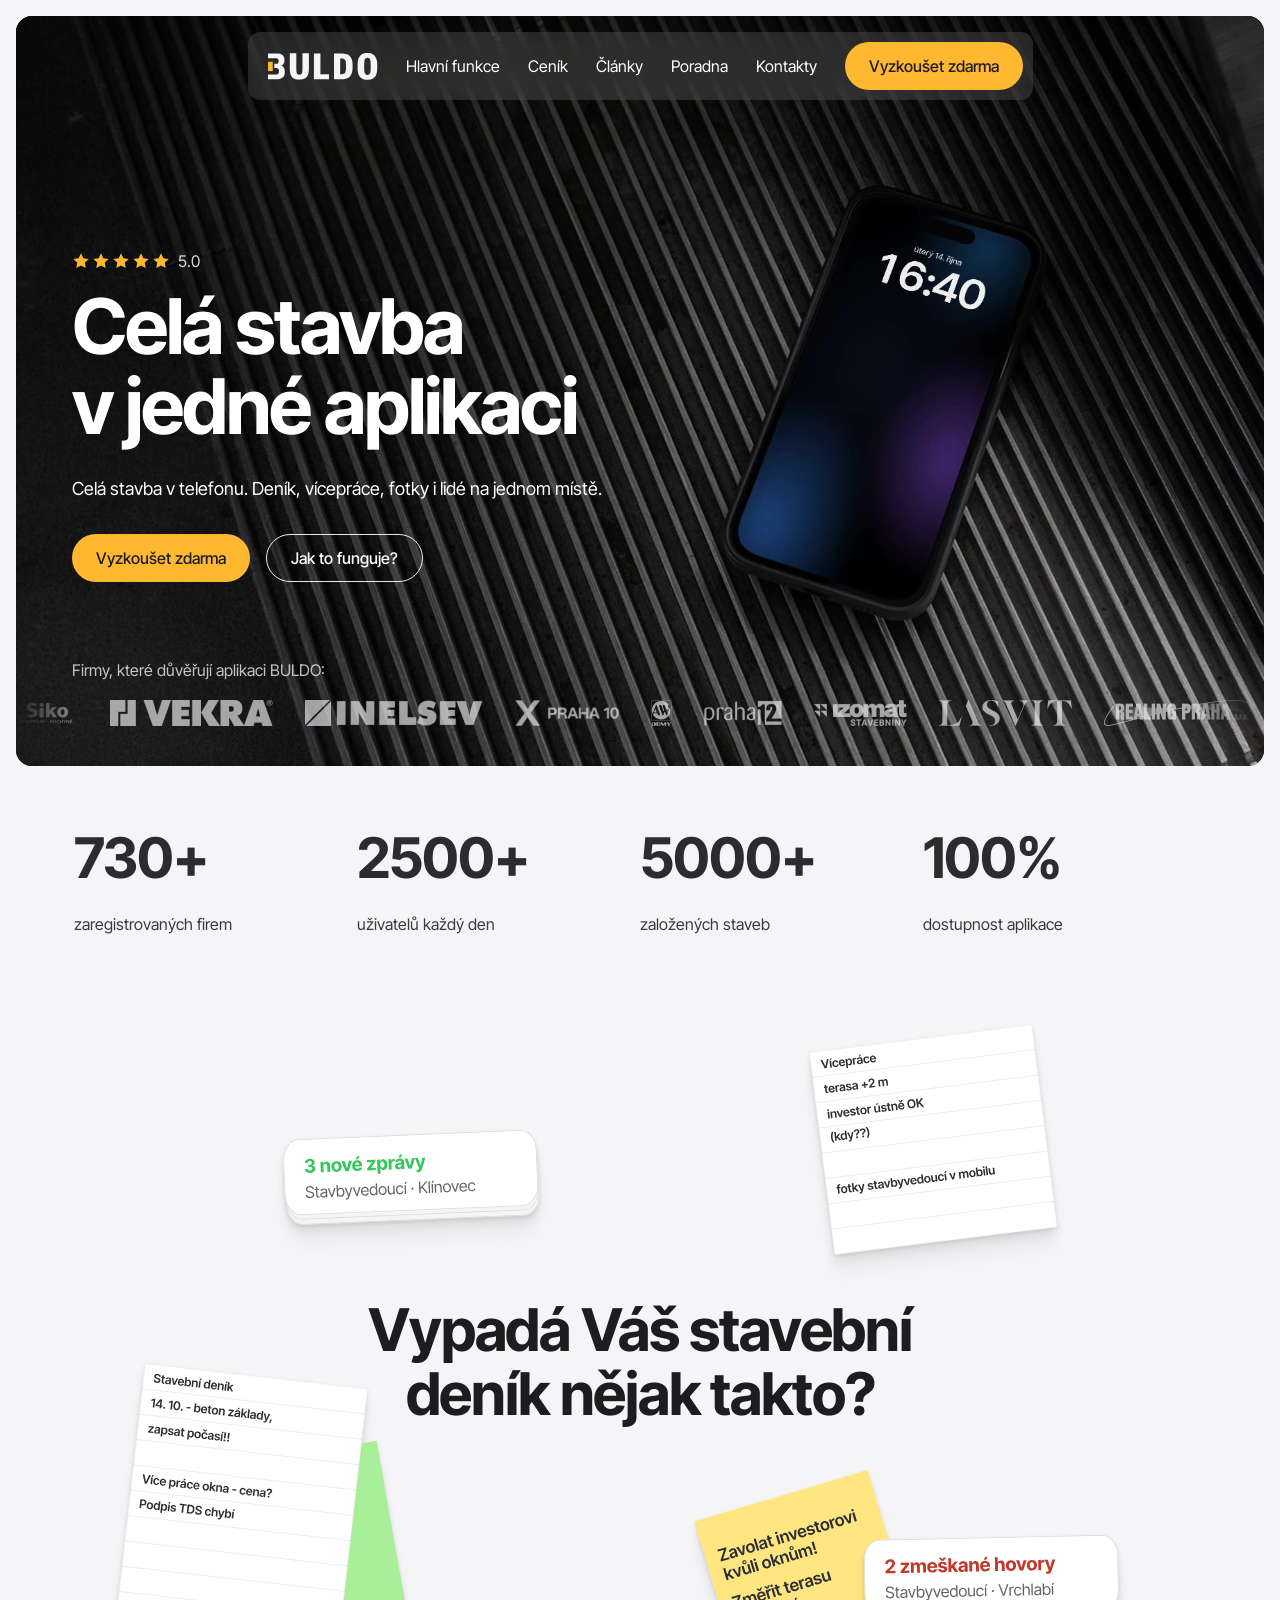
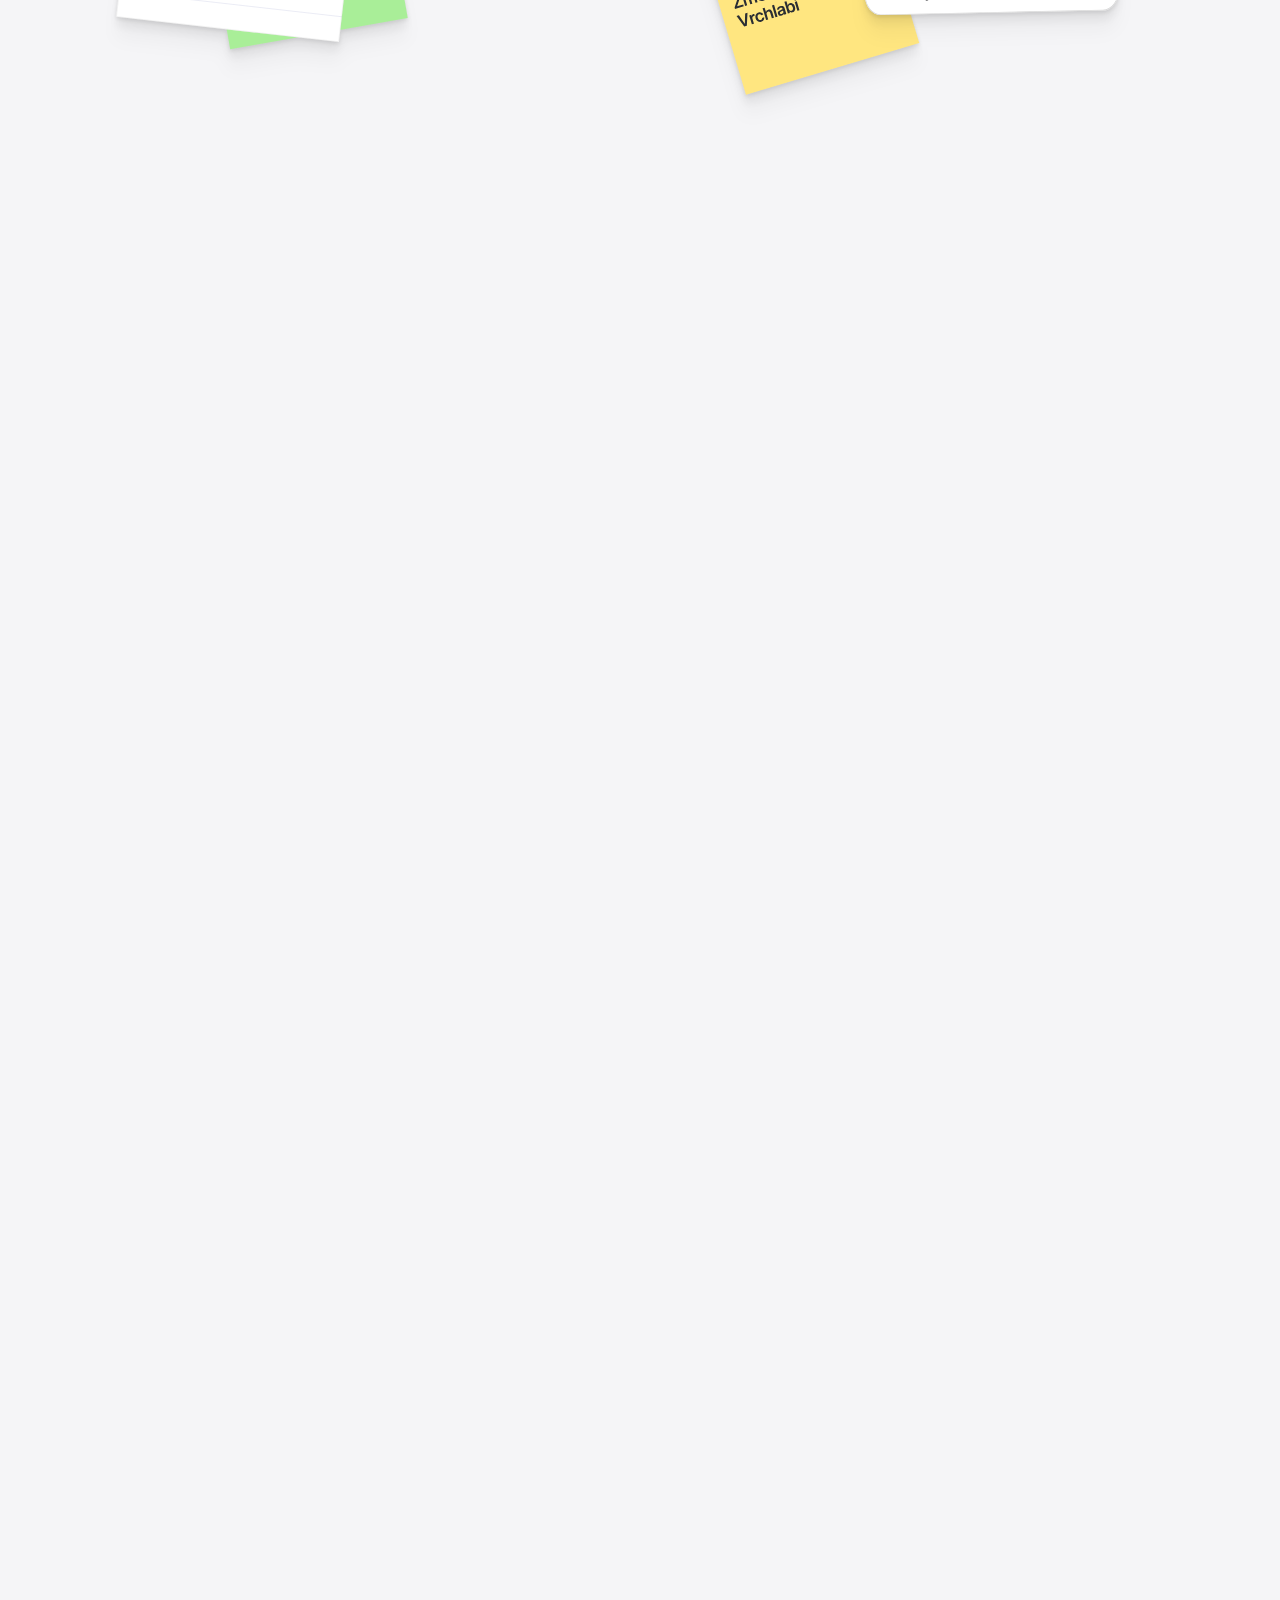
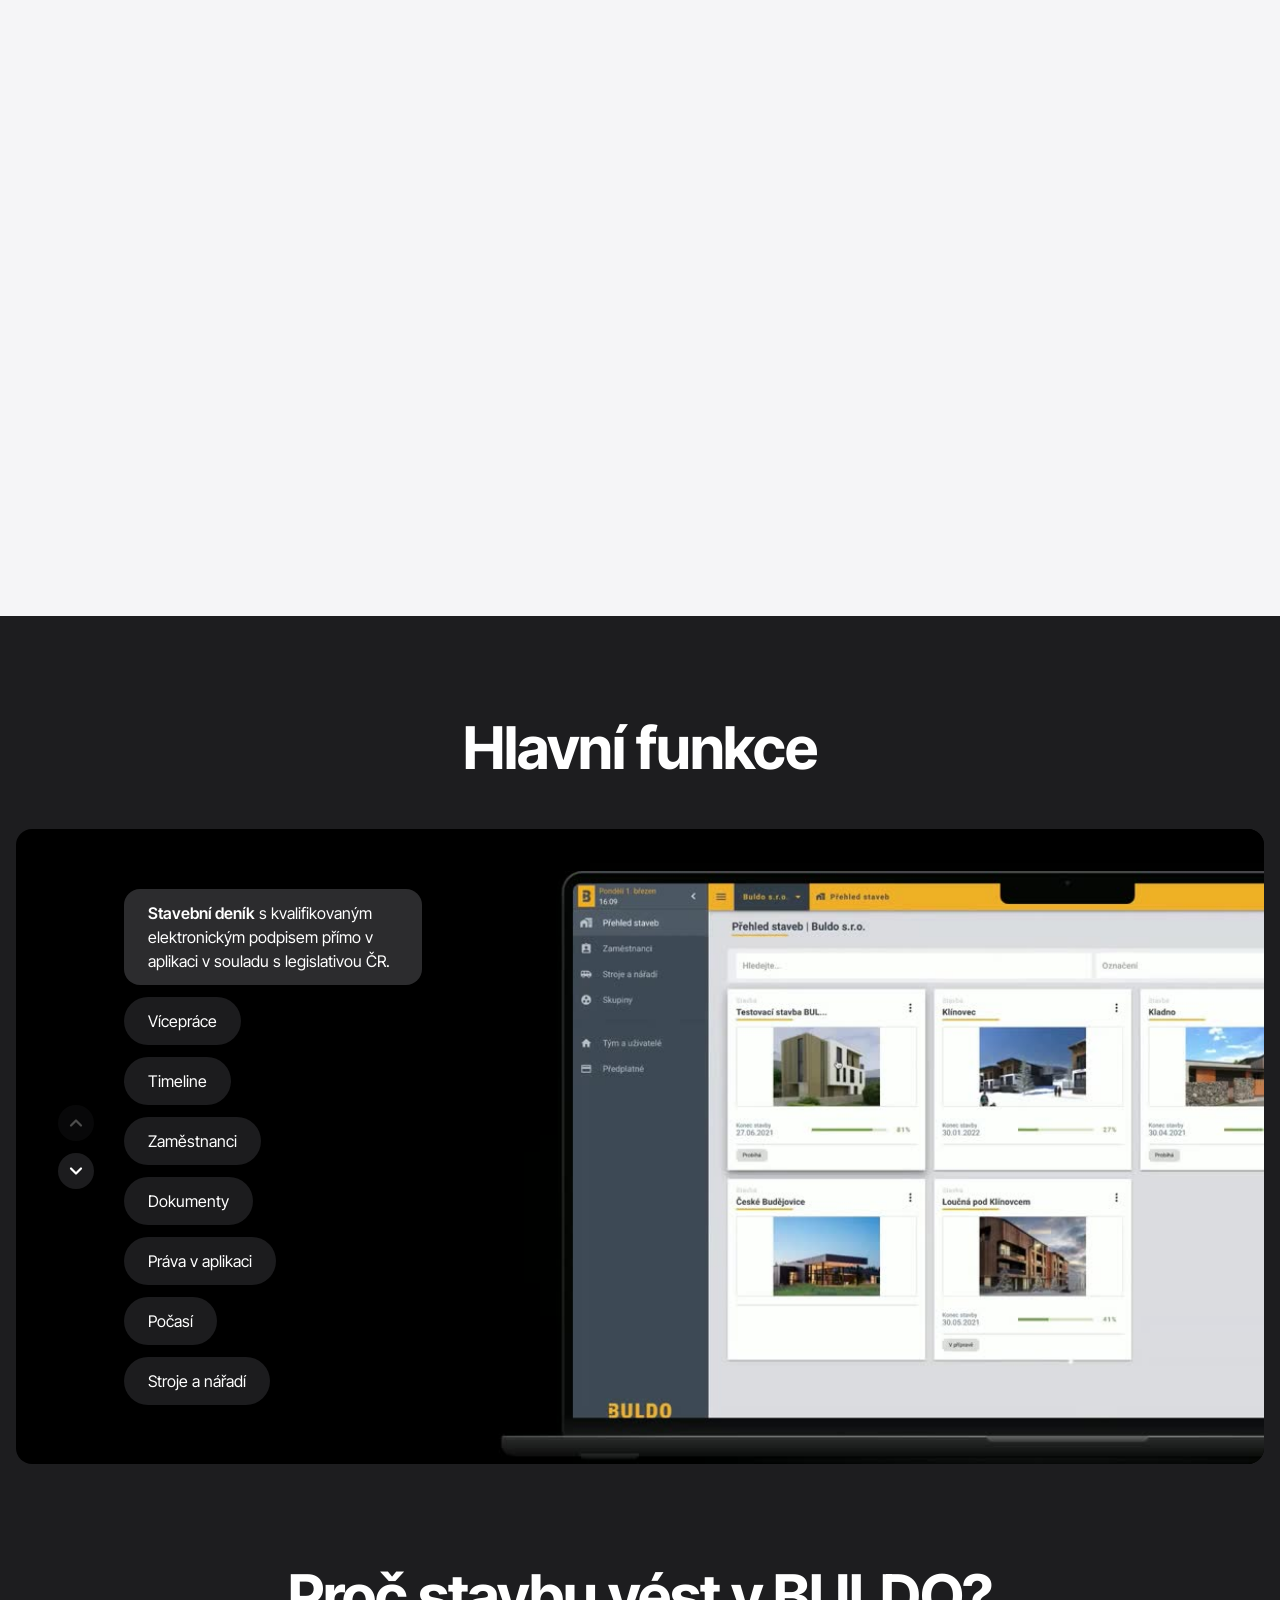
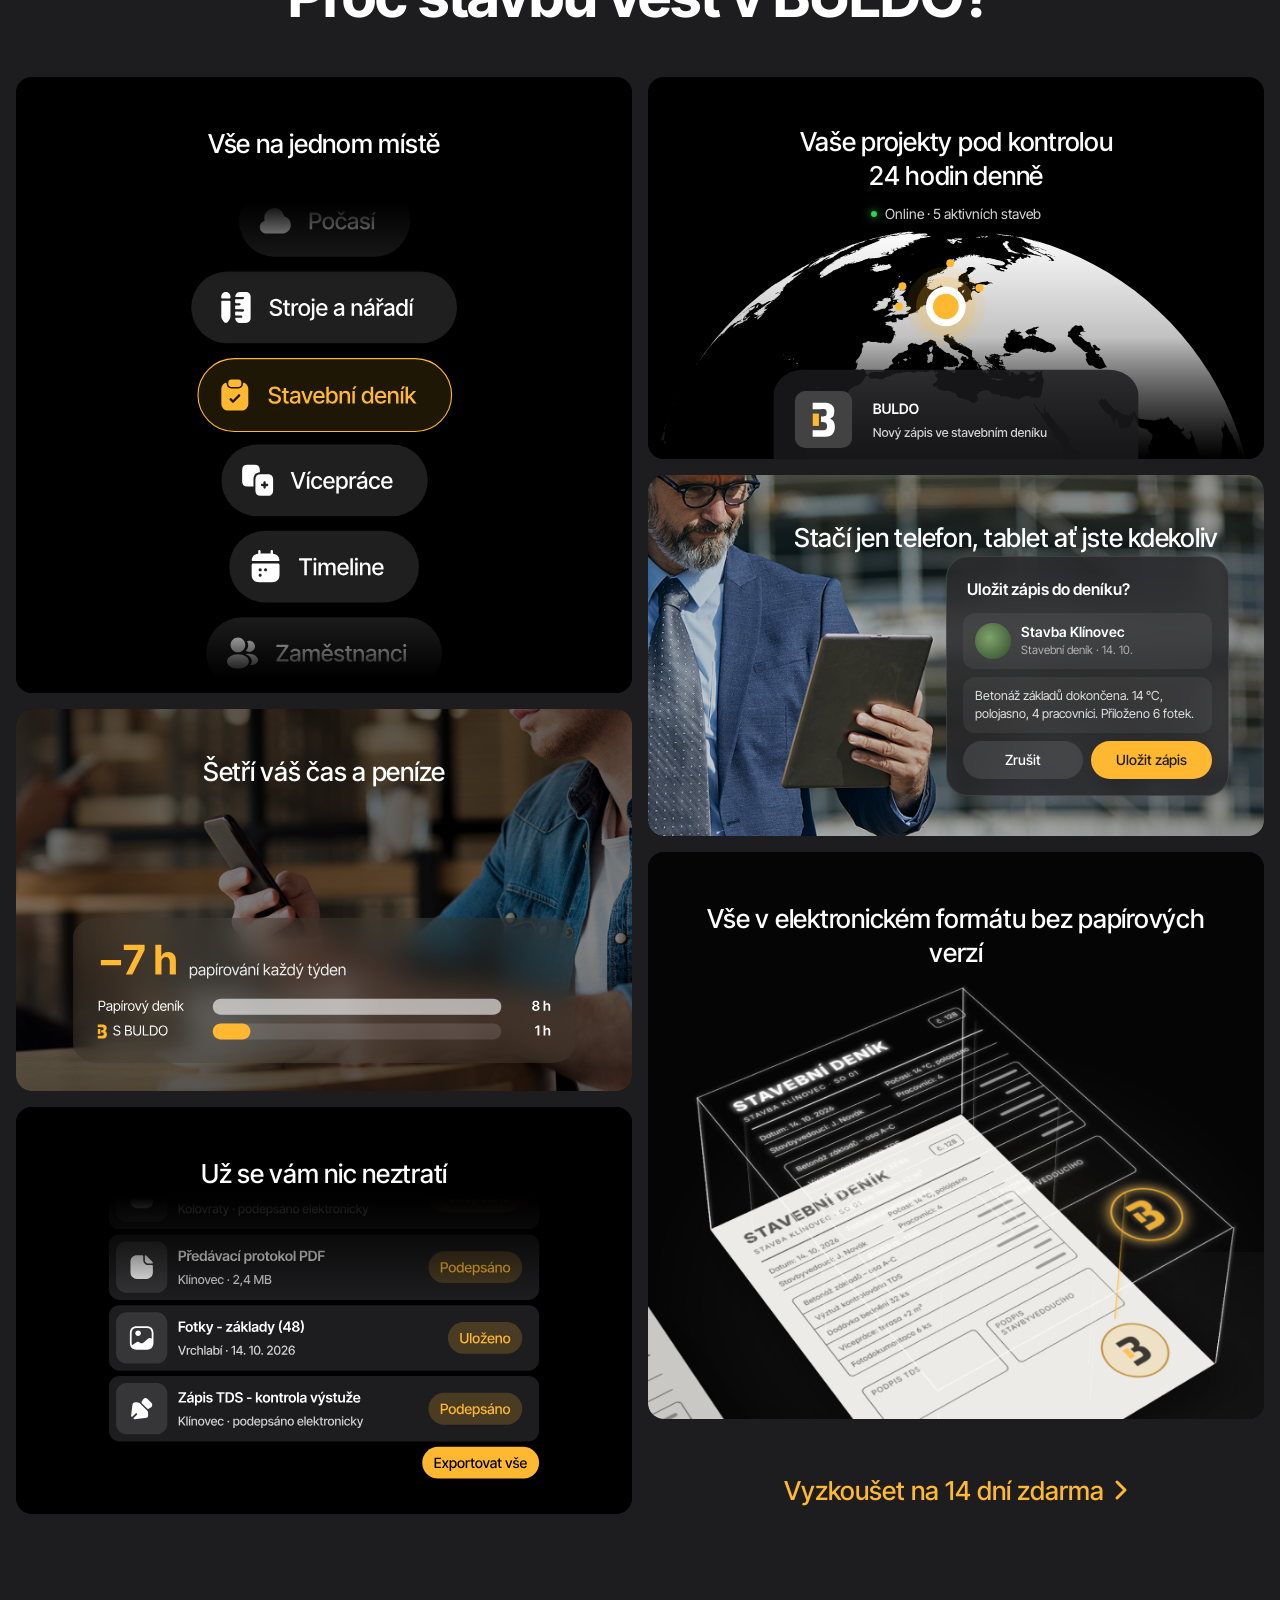
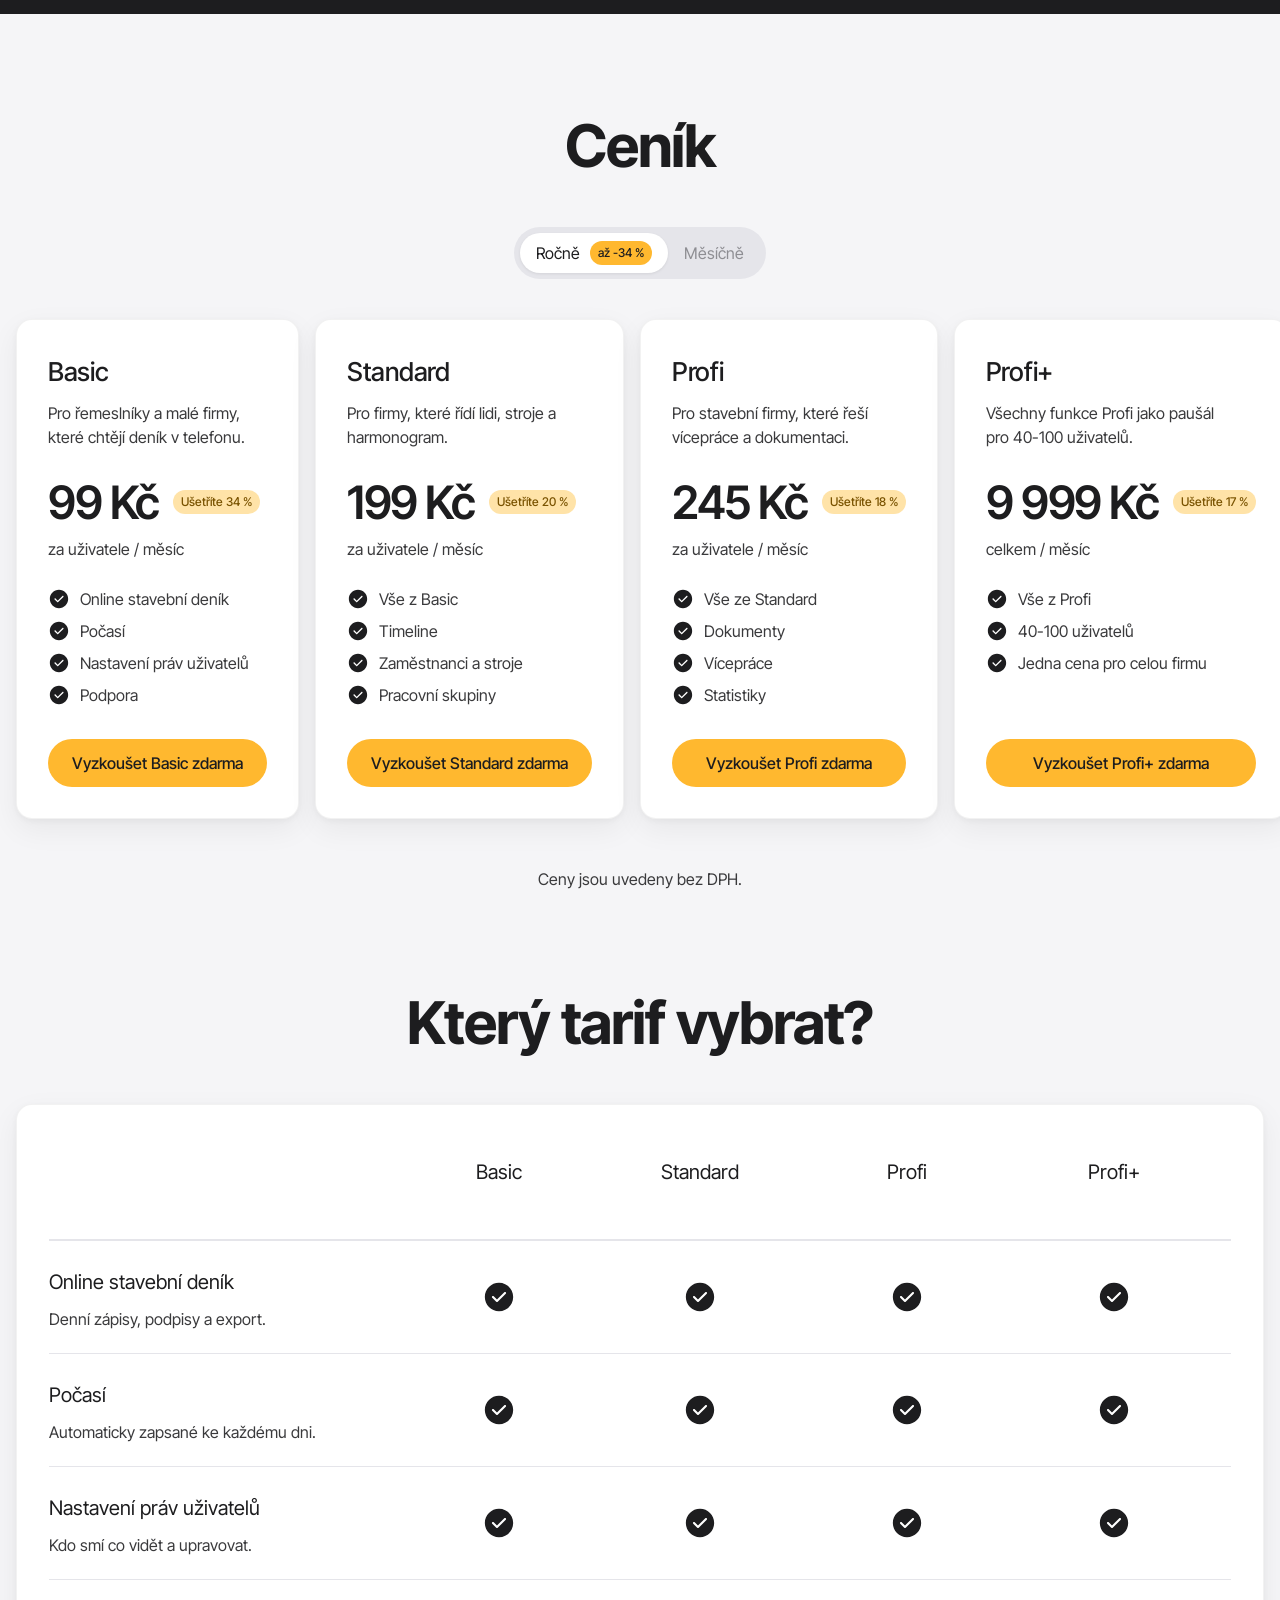
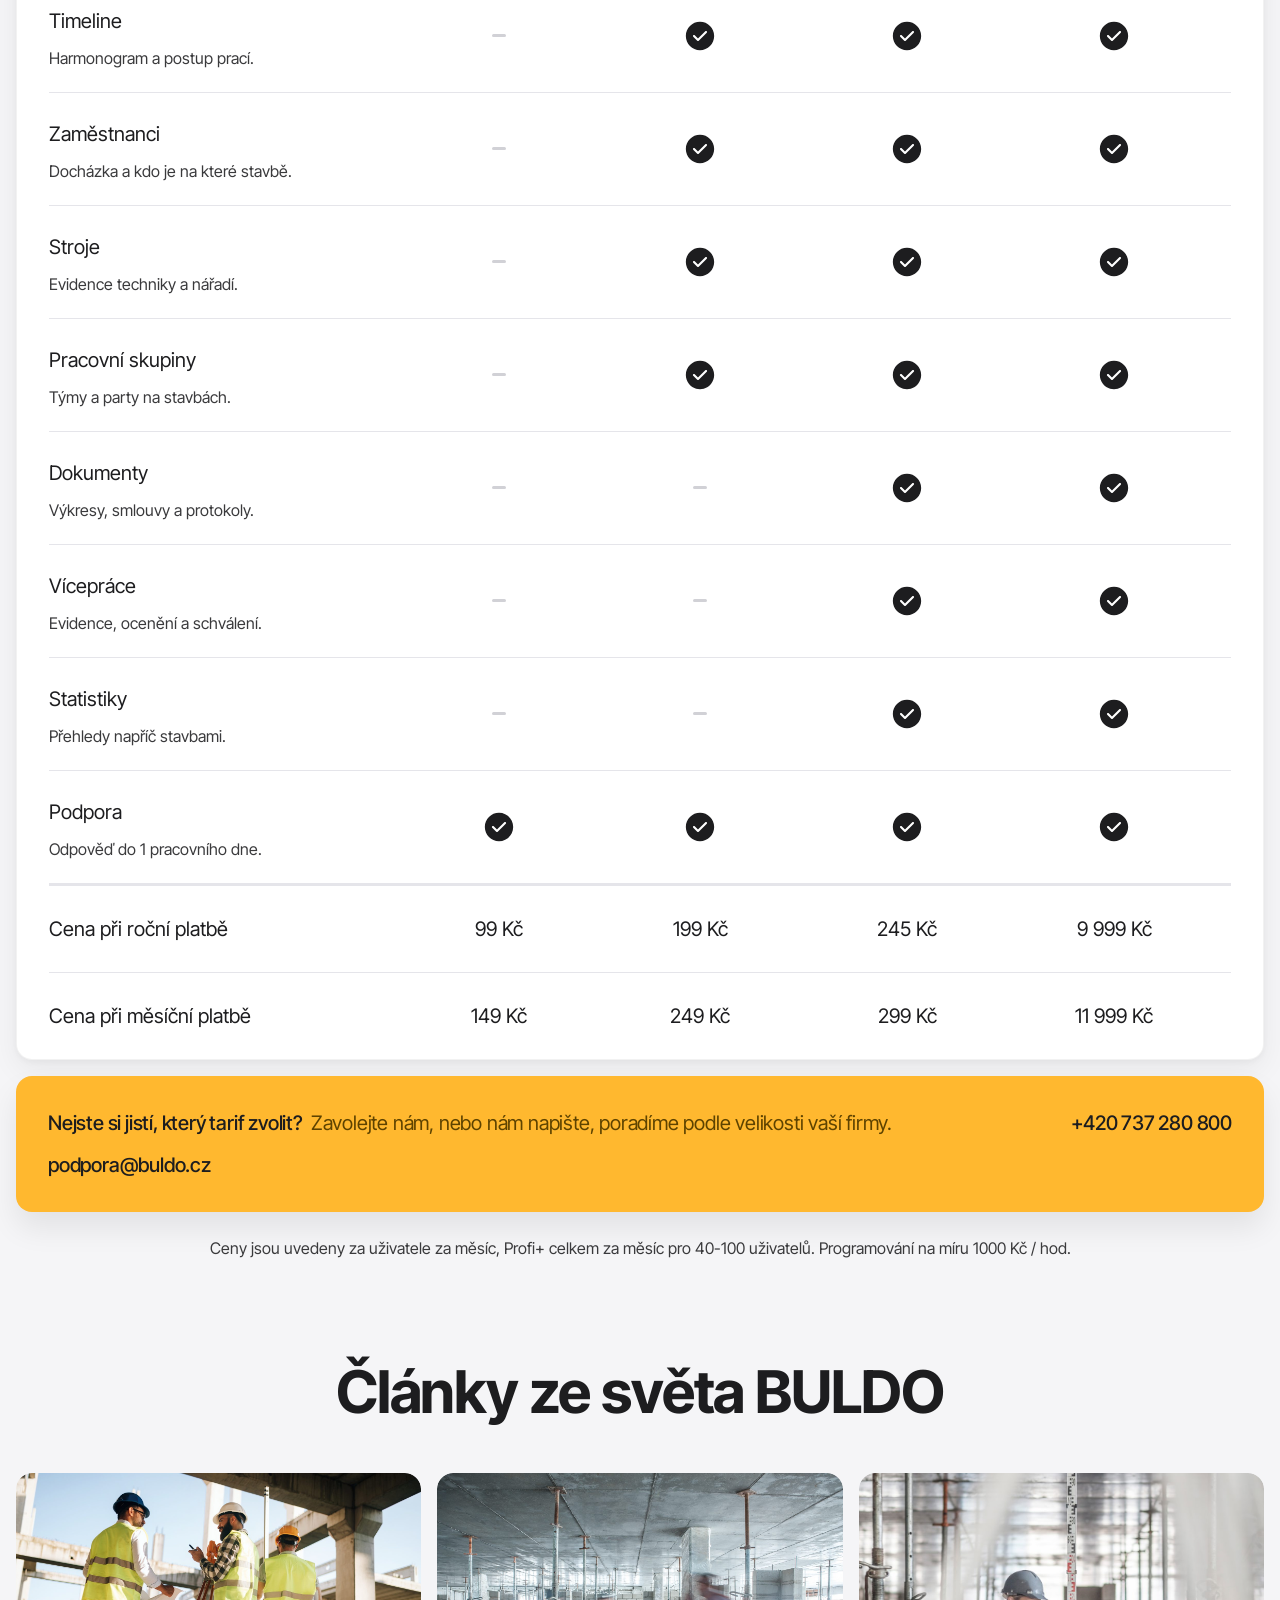
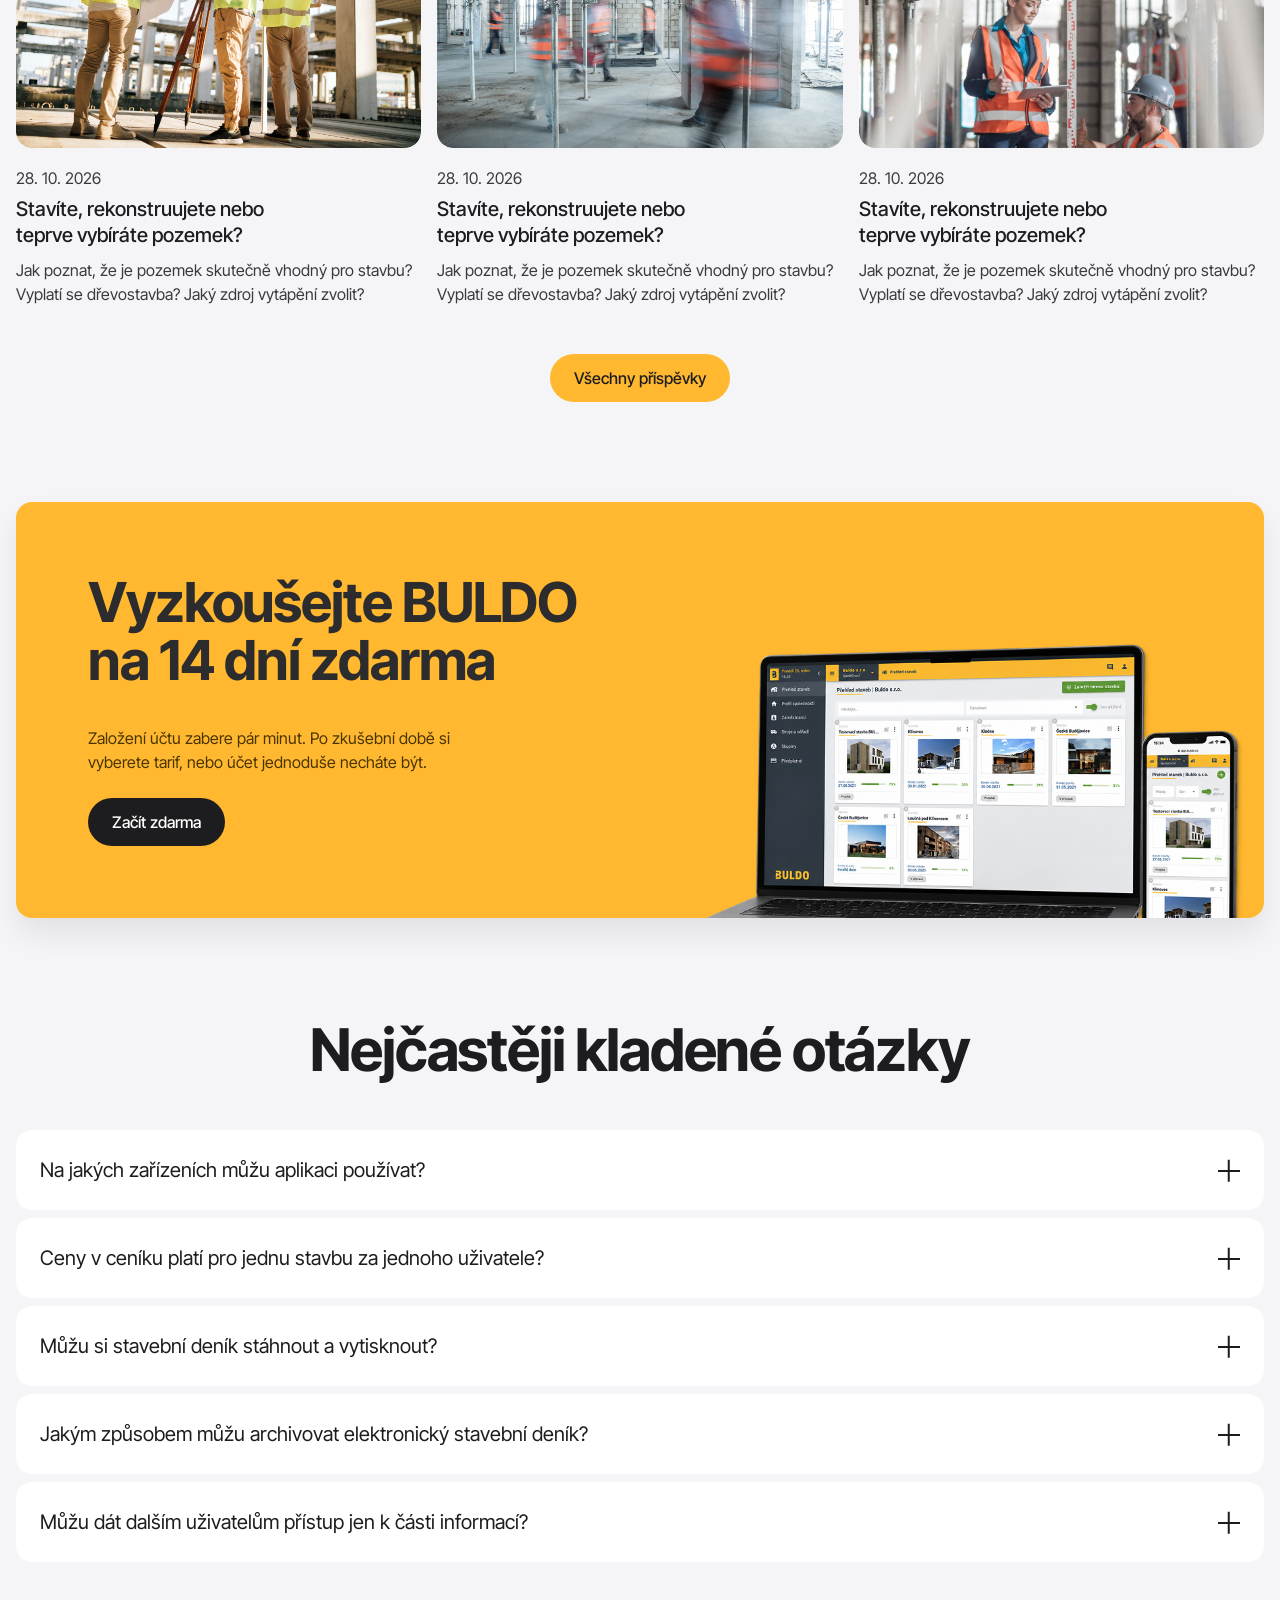
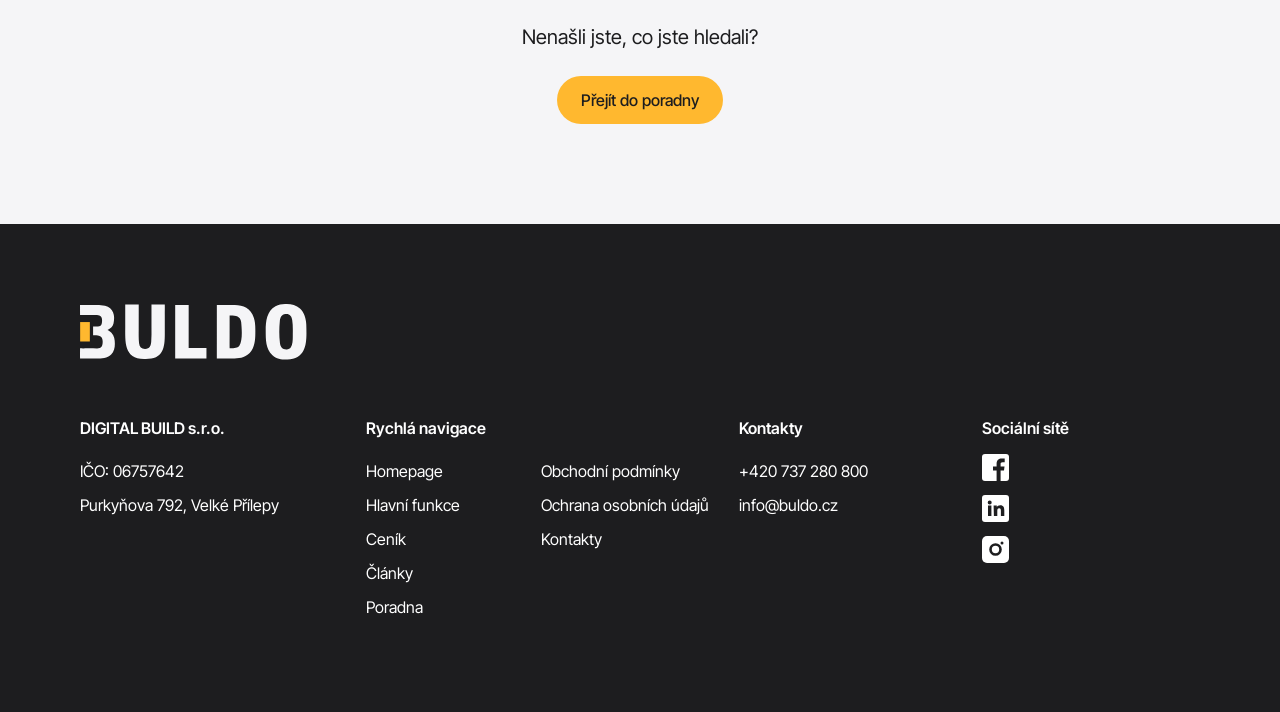
==== commit 40ddd3ae: "Karta Šetří čas: rozmazané pozadí pod kartou Co-Authored-By: Claude Opus 5.5 <noreply@anthropic.com>" ====
--- a/index.html
+++ b/index.html
@@ -9,7 +9,7 @@
 <link rel="preconnect" href="https://fonts.googleapis.com">
 <link rel="preconnect" href="https://fonts.gstatic.com" crossorigin>
 <link rel="stylesheet" href="https://fonts.googleapis.com/css2?family=Inter+Tight:wght@400;500;600;700&display=swap">
-<link rel="stylesheet" href="assets/css/style.css?v=202611031900">
+<link rel="stylesheet" href="assets/css/style.css?v=202611031905">
 </head>
 <body>
 
@@ -87,7 +87,7 @@
     <div class="bento">
       <div class="bento-col">
         <article class="bcard bc-all reveal"><img src="assets/svg/karta-vse-na-jednom-miste.svg" alt="" loading="lazy"><h3>Vše na jednom místě</h3></article>
-        <article class="bcard bc-photo bc-time reveal"><img class="bg" src="assets/img/rect-4146.png" alt="" loading="lazy"><h3>Šetří váš čas a peníze</h3><svg class="time-card" role="img" aria-label="Papírový deník 8 hodin týdně, s BULDO 1 hodina. O 7 hodin méně papírování každý týden." width="568" height="206" viewBox="0 0 568 206" fill="none" xmlns="http://www.w3.org/2000/svg">
+        <article class="bcard bc-photo bc-time reveal"><img class="bg" src="assets/img/rect-4146.png" alt="" loading="lazy"><h3>Šetří váš čas a peníze</h3><div class="time-card"><span class="time-frost" aria-hidden="true"></span><svg role="img" aria-label="Papírový deník 8 hodin týdně, s BULDO 1 hodina. O 7 hodin méně papírování každý týden." width="568" height="206" viewBox="0 0 568 206" fill="none" xmlns="http://www.w3.org/2000/svg">
 <path d="M540 10H28C12.536 10 0 19.9801 0 32.2913V151.709C0 164.02 12.536 174 28 174H540C555.464 174 568 164.02 568 151.709V32.2913C568 19.9801 555.464 10 540 10Z" fill="#463E34" fill-opacity="0.38"/>
 <path d="M54.3018 57.6934V63.5557H31.459V57.6934H54.3018ZM59.7148 74L73.5732 46.5527V46.3281H57.4238V40.5332H80.918V46.418L67.0371 74H59.7148ZM99.9648 59.4902V74H93.0244V40.5332H99.7402V53.3584H100.055C100.624 51.876 101.537 50.708 102.795 49.8545C104.068 49.001 105.655 48.5742 107.557 48.5742C109.294 48.5742 110.813 48.9561 112.116 49.7197C113.419 50.4684 114.43 51.5465 115.148 52.9541C115.882 54.3617 116.249 56.0537 116.249 58.0303V74H109.286V59.2656C109.286 57.7233 108.889 56.5179 108.096 55.6494C107.317 54.7809 106.216 54.3467 104.794 54.3467C103.836 54.3467 102.997 54.5563 102.278 54.9756C101.56 55.3799 100.991 55.9639 100.571 56.7275C100.167 57.4912 99.9648 58.4121 99.9648 59.4902Z" fill="#FFB82F"/>
 <path d="M131.967 78.6738V65.1738H133.408V66.7383H133.584C133.695 66.5684 133.851 66.3516 134.05 66.0879C134.249 65.8184 134.536 65.5781 134.911 65.3672C135.286 65.1562 135.793 65.0508 136.432 65.0508C137.258 65.0508 137.984 65.2588 138.611 65.6748C139.238 66.085 139.728 66.6709 140.079 67.4326C140.437 68.1885 140.615 69.082 140.615 70.1133C140.615 71.1504 140.439 72.0527 140.088 72.8203C139.736 73.582 139.247 74.1709 138.62 74.5869C137.993 75.0029 137.27 75.2109 136.449 75.2109C135.822 75.2109 135.318 75.1055 134.938 74.8945C134.557 74.6777 134.264 74.4346 134.059 74.165C133.854 73.8896 133.695 73.6641 133.584 73.4883H133.461V78.6738H131.967ZM136.256 73.8574C136.883 73.8574 137.407 73.6904 137.829 73.3564C138.251 73.0166 138.567 72.5625 138.778 71.9941C138.995 71.4258 139.104 70.793 139.104 70.0957C139.104 69.4043 138.998 68.7803 138.787 68.2236C138.576 67.667 138.26 67.2246 137.838 66.8965C137.422 66.5684 136.895 66.4043 136.256 66.4043C135.641 66.4043 135.125 66.5596 134.709 66.8701C134.293 67.1748 133.977 67.6055 133.76 68.1621C133.549 68.7129 133.443 69.3574 133.443 70.0957C133.443 70.834 133.552 71.4873 133.769 72.0557C133.985 72.6182 134.302 73.0605 134.718 73.3828C135.14 73.6992 135.652 73.8574 136.256 73.8574ZM144.957 75.2285C144.336 75.2285 143.771 75.1113 143.261 74.877C142.751 74.6367 142.347 74.291 142.048 73.8398C141.749 73.3887 141.6 72.8438 141.6 72.2051C141.6 71.6426 141.711 71.1885 141.934 70.8428C142.156 70.4912 142.452 70.2158 142.821 70.0166C143.196 69.8115 143.606 69.6592 144.052 69.5596C144.503 69.46 144.957 69.3809 145.414 69.3223C146.012 69.2461 146.495 69.1875 146.864 69.1465C147.239 69.1055 147.512 69.0352 147.682 68.9355C147.857 68.8359 147.945 68.666 147.945 68.4258V68.373C147.945 67.7461 147.772 67.2598 147.427 66.9141C147.087 66.5625 146.568 66.3867 145.871 66.3867C145.156 66.3867 144.594 66.5449 144.184 66.8613C143.773 67.1719 143.486 67.5059 143.322 67.8633L141.881 67.3535C142.139 66.7559 142.481 66.29 142.909 65.9561C143.343 65.6221 143.812 65.3877 144.315 65.2529C144.825 65.1182 145.326 65.0508 145.818 65.0508C146.135 65.0508 146.498 65.0889 146.908 65.165C147.318 65.2354 147.717 65.3877 148.104 65.6221C148.496 65.8506 148.818 66.1992 149.07 66.668C149.328 67.1309 149.457 67.752 149.457 68.5312V75H147.945V73.6641H147.875C147.775 73.875 147.605 74.1035 147.365 74.3496C147.125 74.5898 146.806 74.7979 146.407 74.9736C146.015 75.1436 145.531 75.2285 144.957 75.2285ZM145.186 73.875C145.783 73.875 146.287 73.7578 146.697 73.5234C147.107 73.2891 147.418 72.9873 147.629 72.6182C147.84 72.2432 147.945 71.8535 147.945 71.4492V70.0605C147.881 70.1367 147.74 70.207 147.523 70.2715C147.312 70.3301 147.066 70.3828 146.785 70.4297C146.51 70.4766 146.24 70.5176 145.977 70.5527C145.713 70.582 145.502 70.6055 145.344 70.623C144.951 70.6758 144.585 70.7607 144.245 70.8779C143.905 70.9893 143.63 71.1562 143.419 71.3789C143.214 71.6016 143.111 71.9062 143.111 72.293C143.111 72.8145 143.305 73.21 143.691 73.4795C144.084 73.7432 144.582 73.875 145.186 73.875ZM151.391 78.6738V65.1738H152.832V66.7383H153.008C153.119 66.5684 153.274 66.3516 153.474 66.0879C153.673 65.8184 153.96 65.5781 154.335 65.3672C154.71 65.1562 155.217 65.0508 155.855 65.0508C156.682 65.0508 157.408 65.2588 158.035 65.6748C158.662 66.085 159.151 66.6709 159.503 67.4326C159.86 68.1885 160.039 69.082 160.039 70.1133C160.039 71.1504 159.863 72.0527 159.512 72.8203C159.16 73.582 158.671 74.1709 158.044 74.5869C157.417 75.0029 156.693 75.2109 155.873 75.2109C155.246 75.2109 154.742 75.1055 154.361 74.8945C153.98 74.6777 153.688 74.4346 153.482 74.165C153.277 73.8896 153.119 73.6641 153.008 73.4883H152.885V78.6738H151.391ZM155.68 73.8574C156.307 73.8574 156.831 73.6904 157.253 73.3564C157.675 73.0166 157.991 72.5625 158.202 71.9941C158.419 71.4258 158.527 70.793 158.527 70.0957C158.527 69.4043 158.422 68.7803 158.211 68.2236C158 67.667 157.684 67.2246 157.262 66.8965C156.846 66.5684 156.318 66.4043 155.68 66.4043C155.064 66.4043 154.549 66.5596 154.133 66.8701C153.717 67.1748 153.4 67.6055 153.184 68.1621C152.973 68.7129 152.867 69.3574 152.867 70.0957C152.867 70.834 152.976 71.4873 153.192 72.0557C153.409 72.6182 153.726 73.0605 154.142 73.3828C154.563 73.6992 155.076 73.8574 155.68 73.8574ZM161.498 75V65.1738H162.992V75H161.498ZM161.516 63.9434L162.746 61.5352H164.451L162.764 63.9434H161.516ZM164.926 75V65.1738H166.367V66.668H166.473C166.654 66.1816 166.979 65.7891 167.448 65.4902C167.923 65.1855 168.453 65.0332 169.039 65.0332C169.15 65.0332 169.288 65.0361 169.452 65.042C169.616 65.042 169.742 65.0449 169.83 65.0508V66.5801C169.777 66.5684 169.66 66.5508 169.479 66.5273C169.297 66.5039 169.104 66.4922 168.898 66.4922C168.424 66.4922 167.999 66.5918 167.624 66.791C167.249 66.9902 166.953 67.2627 166.736 67.6084C166.525 67.9541 166.42 68.3496 166.42 68.7949V75H164.926ZM174.453 75.2109C173.568 75.2109 172.792 75 172.124 74.5781C171.456 74.1562 170.935 73.5645 170.56 72.8027C170.19 72.041 170.006 71.1562 170.006 70.1484C170.006 69.123 170.19 68.2295 170.56 67.4678C170.935 66.7002 171.456 66.1055 172.124 65.6836C172.792 65.2617 173.568 65.0508 174.453 65.0508C175.344 65.0508 176.123 65.2617 176.791 65.6836C177.459 66.1055 177.98 66.7002 178.355 67.4678C178.73 68.2295 178.918 69.123 178.918 70.1484C178.918 71.1562 178.73 72.041 178.355 72.8027C177.98 73.5645 177.459 74.1562 176.791 74.5781C176.123 75 175.344 75.2109 174.453 75.2109ZM174.453 73.8574C175.133 73.8574 175.689 73.6846 176.123 73.3389C176.557 72.9932 176.879 72.5391 177.09 71.9766C177.301 71.4082 177.406 70.7988 177.406 70.1484C177.406 69.4863 177.301 68.8711 177.09 68.3027C176.879 67.7344 176.557 67.2773 176.123 66.9316C175.689 66.5801 175.133 66.4043 174.453 66.4043C173.785 66.4043 173.234 66.5801 172.801 66.9316C172.367 67.2773 172.045 67.7344 171.834 68.3027C171.623 68.8711 171.518 69.4863 171.518 70.1484C171.518 70.7988 171.623 71.4082 171.834 71.9766C172.045 72.5391 172.367 72.9932 172.801 73.3389C173.234 73.6846 173.785 73.8574 174.453 73.8574ZM188.041 65.1738L184.42 75H182.873L179.252 65.1738H180.887L183.594 73.0137H183.699L186.406 65.1738H188.041ZM191.785 75.2285C191.164 75.2285 190.599 75.1113 190.089 74.877C189.579 74.6367 189.175 74.291 188.876 73.8398C188.577 73.3887 188.428 72.8438 188.428 72.2051C188.428 71.6426 188.539 71.1885 188.762 70.8428C188.984 70.4912 189.28 70.2158 189.649 70.0166C190.024 69.8115 190.435 69.6592 190.88 69.5596C191.331 69.46 191.785 69.3809 192.242 69.3223C192.84 69.2461 193.323 69.1875 193.692 69.1465C194.067 69.1055 194.34 69.0352 194.51 68.9355C194.686 68.8359 194.773 68.666 194.773 68.4258V68.373C194.773 67.7461 194.601 67.2598 194.255 66.9141C193.915 66.5625 193.396 66.3867 192.699 66.3867C191.984 66.3867 191.422 66.5449 191.012 66.8613C190.602 67.1719 190.314 67.5059 190.15 67.8633L188.709 67.3535C188.967 66.7559 189.31 66.29 189.737 65.9561C190.171 65.6221 190.64 65.3877 191.144 65.2529C191.653 65.1182 192.154 65.0508 192.646 65.0508C192.963 65.0508 193.326 65.0889 193.736 65.165C194.146 65.2354 194.545 65.3877 194.932 65.6221C195.324 65.8506 195.646 66.1992 195.898 66.668C196.156 67.1309 196.285 67.752 196.285 68.5312V75H194.773V73.6641H194.703C194.604 73.875 194.434 74.1035 194.193 74.3496C193.953 74.5898 193.634 74.7979 193.235 74.9736C192.843 75.1436 192.359 75.2285 191.785 75.2285ZM192.014 73.875C192.611 73.875 193.115 73.7578 193.525 73.5234C193.936 73.2891 194.246 72.9873 194.457 72.6182C194.668 72.2432 194.773 71.8535 194.773 71.4492V70.0605C194.709 70.1367 194.568 70.207 194.352 70.2715C194.141 70.3301 193.895 70.3828 193.613 70.4297C193.338 70.4766 193.068 70.5176 192.805 70.5527C192.541 70.582 192.33 70.6055 192.172 70.623C191.779 70.6758 191.413 70.7607 191.073 70.8779C190.733 70.9893 190.458 71.1562 190.247 71.3789C190.042 71.6016 189.939 71.9062 189.939 72.293C189.939 72.8145 190.133 73.21 190.52 73.4795C190.912 73.7432 191.41 73.875 192.014 73.875ZM192.014 63.9434L193.244 61.5352H194.949L193.262 63.9434H192.014ZM199.713 69.0938V75H198.219V65.1738H199.66V66.7207H199.801C200.029 66.2168 200.378 65.8125 200.847 65.5078C201.315 65.2031 201.922 65.0508 202.666 65.0508C203.328 65.0508 203.908 65.1855 204.406 65.4551C204.904 65.7246 205.291 66.1348 205.566 66.6855C205.848 67.2305 205.988 67.9219 205.988 68.7598V75H204.494V68.8652C204.494 68.0977 204.292 67.4971 203.888 67.0635C203.483 66.624 202.933 66.4043 202.235 66.4043C201.755 66.4043 201.324 66.5098 200.943 66.7207C200.562 66.9316 200.261 67.2363 200.038 67.6348C199.821 68.0332 199.713 68.5195 199.713 69.0938ZM207.922 75V65.1738H209.416V75H207.922ZM207.939 63.9434L209.17 61.5352H210.875L209.188 63.9434H207.939ZM216.975 71.4141L216.939 69.5508H217.256L221.545 65.1738H223.408L218.838 69.8145H218.697L216.975 71.4141ZM215.568 75V61.9043H217.062V75H215.568ZM221.791 75L217.959 70.1484L219.031 69.0938L223.725 75H221.791ZM227.398 75.2285C226.777 75.2285 226.212 75.1113 225.702 74.877C225.192 74.6367 224.788 74.291 224.489 73.8398C224.19 73.3887 224.041 72.8438 224.041 72.2051C224.041 71.6426 224.152 71.1885 224.375 70.8428C224.598 70.4912 224.894 70.2158 225.263 70.0166C225.638 69.8115 226.048 69.6592 226.493 69.5596C226.944 69.46 227.398 69.3809 227.855 69.3223C228.453 69.2461 228.937 69.1875 229.306 69.1465C229.681 69.1055 229.953 69.0352 230.123 68.9355C230.299 68.8359 230.387 68.666 230.387 68.4258V68.373C230.387 67.7461 230.214 67.2598 229.868 66.9141C229.528 66.5625 229.01 66.3867 228.312 66.3867C227.598 66.3867 227.035 66.5449 226.625 66.8613C226.215 67.1719 225.928 67.5059 225.764 67.8633L224.322 67.3535C224.58 66.7559 224.923 66.29 225.351 65.9561C225.784 65.6221 226.253 65.3877 226.757 65.2529C227.267 65.1182 227.768 65.0508 228.26 65.0508C228.576 65.0508 228.939 65.0889 229.35 65.165C229.76 65.2354 230.158 65.3877 230.545 65.6221C230.938 65.8506 231.26 66.1992 231.512 66.668C231.77 67.1309 231.898 67.752 231.898 68.5312V75H230.387V73.6641H230.316C230.217 73.875 230.047 74.1035 229.807 74.3496C229.566 74.5898 229.247 74.7979 228.849 74.9736C228.456 75.1436 227.973 75.2285 227.398 75.2285ZM227.627 73.875C228.225 73.875 228.729 73.7578 229.139 73.5234C229.549 73.2891 229.859 72.9873 230.07 72.6182C230.281 72.2432 230.387 71.8535 230.387 71.4492V70.0605C230.322 70.1367 230.182 70.207 229.965 70.2715C229.754 70.3301 229.508 70.3828 229.227 70.4297C228.951 70.4766 228.682 70.5176 228.418 70.5527C228.154 70.582 227.943 70.6055 227.785 70.623C227.393 70.6758 227.026 70.7607 226.687 70.8779C226.347 70.9893 226.071 71.1562 225.86 71.3789C225.655 71.6016 225.553 71.9062 225.553 72.293C225.553 72.8145 225.746 73.21 226.133 73.4795C226.525 73.7432 227.023 73.875 227.627 73.875ZM233.551 75V73.8574L239.123 66.6855V66.5801H233.727V65.1738H241.057V66.3867L235.643 73.4883V73.5938H241.232V75H233.551ZM235.959 61.2363L237.295 63.0293L238.613 61.2363H240.055V61.3418L237.98 64.0137H236.592L234.535 61.3418V61.2363H235.959ZM246.137 75.2109C245.316 75.2109 244.593 75.0029 243.966 74.5869C243.339 74.1709 242.85 73.582 242.498 72.8203C242.146 72.0527 241.971 71.1504 241.971 70.1133C241.971 69.082 242.146 68.1885 242.498 67.4326C242.855 66.6709 243.348 66.085 243.975 65.6748C244.602 65.2588 245.328 65.0508 246.154 65.0508C246.799 65.0508 247.306 65.1562 247.675 65.3672C248.05 65.5781 248.337 65.8184 248.536 66.0879C248.735 66.3516 248.891 66.5684 249.002 66.7383H249.125V61.9043H250.619V75H249.178V73.4883H249.002C248.891 73.6641 248.732 73.8896 248.527 74.165C248.322 74.4346 248.029 74.6777 247.648 74.8945C247.273 75.1055 246.77 75.2109 246.137 75.2109ZM246.33 73.8574C246.939 73.8574 247.452 73.6992 247.868 73.3828C248.284 73.0605 248.601 72.6182 248.817 72.0557C249.034 71.4873 249.143 70.834 249.143 70.0957C249.143 69.3574 249.037 68.7129 248.826 68.1621C248.615 67.6055 248.299 67.1748 247.877 66.8701C247.461 66.5596 246.945 66.4043 246.33 66.4043C245.697 66.4043 245.17 66.5684 244.748 66.8965C244.326 67.2246 244.01 67.667 243.799 68.2236C243.588 68.7803 243.482 69.4043 243.482 70.0957C243.482 70.793 243.588 71.4258 243.799 71.9941C244.016 72.5625 244.335 73.0166 244.757 73.3564C245.179 73.6904 245.703 73.8574 246.33 73.8574ZM253.52 78.6738C253.262 78.6797 253.033 78.6621 252.834 78.6211C252.635 78.5801 252.494 78.5391 252.412 78.498L252.799 77.1797L252.948 77.2148C253.452 77.332 253.874 77.3057 254.214 77.1357C254.56 76.9717 254.861 76.5352 255.119 75.8262L255.4 75.0527L251.779 65.1738H253.414L256.121 73.0137H256.227L258.934 65.1738H260.568L256.402 76.4238C256.215 76.9336 255.983 77.3555 255.708 77.6895C255.433 78.0234 255.113 78.2695 254.75 78.4277C254.387 78.5918 253.977 78.6738 253.52 78.6738ZM255.436 63.9434L256.666 61.5352H258.371L256.684 63.9434H255.436ZM270.201 65.1738V66.457H265.121V65.1738H270.201ZM266.598 62.8359H268.092V72.1875C268.092 72.6973 268.197 73.0723 268.408 73.3125C268.619 73.5469 268.953 73.6641 269.41 73.6641C269.51 73.6641 269.612 73.6582 269.718 73.6465C269.829 73.6348 269.949 73.6172 270.078 73.5938L270.395 74.9473C270.254 75 270.081 75.041 269.876 75.0703C269.677 75.1055 269.475 75.123 269.27 75.123C268.479 75.123 267.834 74.8887 267.336 74.4199C266.844 73.9512 266.598 73.3418 266.598 72.5918V62.8359ZM272.609 78.6738C272.352 78.6797 272.123 78.6621 271.924 78.6211C271.725 78.5801 271.584 78.5391 271.502 78.498L271.889 77.1797L272.038 77.2148C272.542 77.332 272.964 77.3057 273.304 77.1357C273.649 76.9717 273.951 76.5352 274.209 75.8262L274.49 75.0527L270.869 65.1738H272.504L275.211 73.0137H275.316L278.023 65.1738H279.658L275.492 76.4238C275.305 76.9336 275.073 77.3555 274.798 77.6895C274.522 78.0234 274.203 78.2695 273.84 78.4277C273.477 78.5918 273.066 78.6738 272.609 78.6738ZM274.525 63.9434L275.756 61.5352H277.461L275.773 63.9434H274.525ZM284.158 75.2109C283.338 75.2109 282.614 75.0029 281.987 74.5869C281.36 74.1709 280.871 73.582 280.52 72.8203C280.168 72.0527 279.992 71.1504 279.992 70.1133C279.992 69.082 280.168 68.1885 280.52 67.4326C280.877 66.6709 281.369 66.085 281.996 65.6748C282.623 65.2588 283.35 65.0508 284.176 65.0508C284.82 65.0508 285.327 65.1562 285.696 65.3672C286.071 65.5781 286.358 65.8184 286.558 66.0879C286.757 66.3516 286.912 66.5684 287.023 66.7383H287.146V61.9043H288.641V75H287.199V73.4883H287.023C286.912 73.6641 286.754 73.8896 286.549 74.165C286.344 74.4346 286.051 74.6777 285.67 74.8945C285.295 75.1055 284.791 75.2109 284.158 75.2109ZM284.352 73.8574C284.961 73.8574 285.474 73.6992 285.89 73.3828C286.306 73.0605 286.622 72.6182 286.839 72.0557C287.056 71.4873 287.164 70.834 287.164 70.0957C287.164 69.3574 287.059 68.7129 286.848 68.1621C286.637 67.6055 286.32 67.1748 285.898 66.8701C285.482 66.5596 284.967 66.4043 284.352 66.4043C283.719 66.4043 283.191 66.5684 282.77 66.8965C282.348 67.2246 282.031 67.667 281.82 68.2236C281.609 68.7803 281.504 69.4043 281.504 70.0957C281.504 70.793 281.609 71.4258 281.82 71.9941C282.037 72.5625 282.356 73.0166 282.778 73.3564C283.2 73.6904 283.725 73.8574 284.352 73.8574ZM294.688 75.2109C293.744 75.2109 292.927 75 292.235 74.5781C291.55 74.1562 291.022 73.5674 290.653 72.8115C290.284 72.0498 290.1 71.168 290.1 70.166C290.1 69.1582 290.281 68.2705 290.645 67.5029C291.008 66.7354 291.518 66.1348 292.174 65.7012C292.836 65.2676 293.609 65.0508 294.494 65.0508C295.004 65.0508 295.511 65.1357 296.015 65.3057C296.519 65.4756 296.976 65.751 297.386 66.1318C297.802 66.5127 298.133 67.0166 298.379 67.6436C298.625 68.2705 298.748 69.041 298.748 69.9551V70.6055H291.172V69.3047H297.931L297.236 69.7969C297.236 69.1406 297.134 68.5576 296.929 68.0479C296.724 67.5381 296.416 67.1367 296.006 66.8438C295.602 66.5508 295.098 66.4043 294.494 66.4043C293.891 66.4043 293.372 66.5537 292.938 66.8525C292.511 67.1455 292.183 67.5293 291.954 68.0039C291.726 68.4785 291.611 68.9883 291.611 69.5332V70.3945C291.611 71.1387 291.74 71.7686 291.998 72.2842C292.256 72.7998 292.616 73.1924 293.079 73.4619C293.542 73.7256 294.078 73.8574 294.688 73.8574C295.08 73.8574 295.438 73.8018 295.76 73.6904C296.082 73.5732 296.36 73.4004 296.595 73.1719C296.829 72.9375 297.008 72.6504 297.131 72.3105L298.59 72.7324C298.438 73.2246 298.18 73.6582 297.816 74.0332C297.459 74.4023 297.014 74.6924 296.48 74.9033C295.947 75.1084 295.35 75.2109 294.688 75.2109ZM301.666 69.0938V75H300.172V65.1738H301.613V66.7207H301.754C301.982 66.2168 302.331 65.8125 302.8 65.5078C303.269 65.2031 303.875 65.0508 304.619 65.0508C305.281 65.0508 305.861 65.1855 306.359 65.4551C306.857 65.7246 307.244 66.1348 307.52 66.6855C307.801 67.2305 307.941 67.9219 307.941 68.7598V75H306.447V68.8652C306.447 68.0977 306.245 67.4971 305.841 67.0635C305.437 66.624 304.886 66.4043 304.188 66.4043C303.708 66.4043 303.277 66.5098 302.896 66.7207C302.516 66.9316 302.214 67.2363 301.991 67.6348C301.774 68.0332 301.666 68.5195 301.666 69.0938Z" fill="white" fill-opacity="0.9"/>
@@ -102,7 +102,7 @@
 <path d="M191.4 129.5H167C162.029 129.5 158 133.529 158 138.5C158 143.471 162.029 147.5 167 147.5H191.4C196.371 147.5 200.4 143.471 200.4 138.5C200.4 133.529 196.371 129.5 191.4 129.5Z" fill="#FFB82F"/>
 <path d="M526.967 131.723V143H524.939V133.714H524.871L522.237 135.401V133.524L525.037 131.723H526.967ZM533.779 138.05V143H531.788V131.723H533.733V135.984H533.839C534.036 135.505 534.341 135.126 534.755 134.849C535.169 134.571 535.701 134.433 536.352 134.433C536.937 134.433 537.447 134.556 537.881 134.803C538.32 135.051 538.66 135.411 538.903 135.886C539.145 136.36 539.266 136.938 539.266 137.619V143H537.268V137.929C537.268 137.354 537.122 136.91 536.829 136.597C536.536 136.279 536.128 136.12 535.603 136.12C535.25 136.12 534.934 136.196 534.657 136.347C534.384 136.499 534.17 136.718 534.013 137.006C533.857 137.288 533.779 137.637 533.779 138.05Z" fill="white"/>
 </svg>
-</article>
+</div></article>
         <article class="bcard bc-lost reveal"><img src="assets/svg/karta-nic-neztrati.svg" alt="" loading="lazy"><h3>Už se vám nic neztratí</h3></article>
       </div>
       <div class="bento-col">
@@ -227,6 +227,6 @@
     </div>
   </div>
 </footer>
-<script src="assets/js/main.js?v=202611031900" defer></script>
+<script src="assets/js/main.js?v=202611031905" defer></script>
 </body>
 </html>
--- a/assets/css/style.css
+++ b/assets/css/style.css
@@ -210,7 +210,9 @@
 .bc-photo h3 { padding-top: 46px; }
 .bc-time { aspect-ratio: 696 / 432; }
 .bc-time .bg { filter: none; }
-.bc-time .time-card { height: auto; display: block; }
+.bc-time .time-card svg { position: relative; display: block; width: 100%; height: auto; }
+/* zamlžené pozadí pod kartou (tvar odpovídá obdélníku v SVG: y 10–174 z 206, rádius 28) */
+.bc-time .time-frost { position: absolute; left: 0; right: 0; top: 4.85%; height: 79.6%; border-radius: 4.93% / 13.6%; -webkit-backdrop-filter: blur(14px); backdrop-filter: blur(14px); }
 .bc-time .time-card { position: absolute; z-index: 2; left: 9.2%; right: 9.2%; bottom: 0; width: 81.6%; }
 .bc-time::after { content: ""; position: absolute; inset: 0; background: linear-gradient(180deg, rgba(0,0,0,.35), rgba(0,0,0,.15) 60%, rgba(0,0,0,.4)); }
 .bc-tablet::after { content: ""; position: absolute; inset: 0; background: linear-gradient(90deg, rgba(0,0,0,0) 30%, rgba(0,0,0,.25)); }
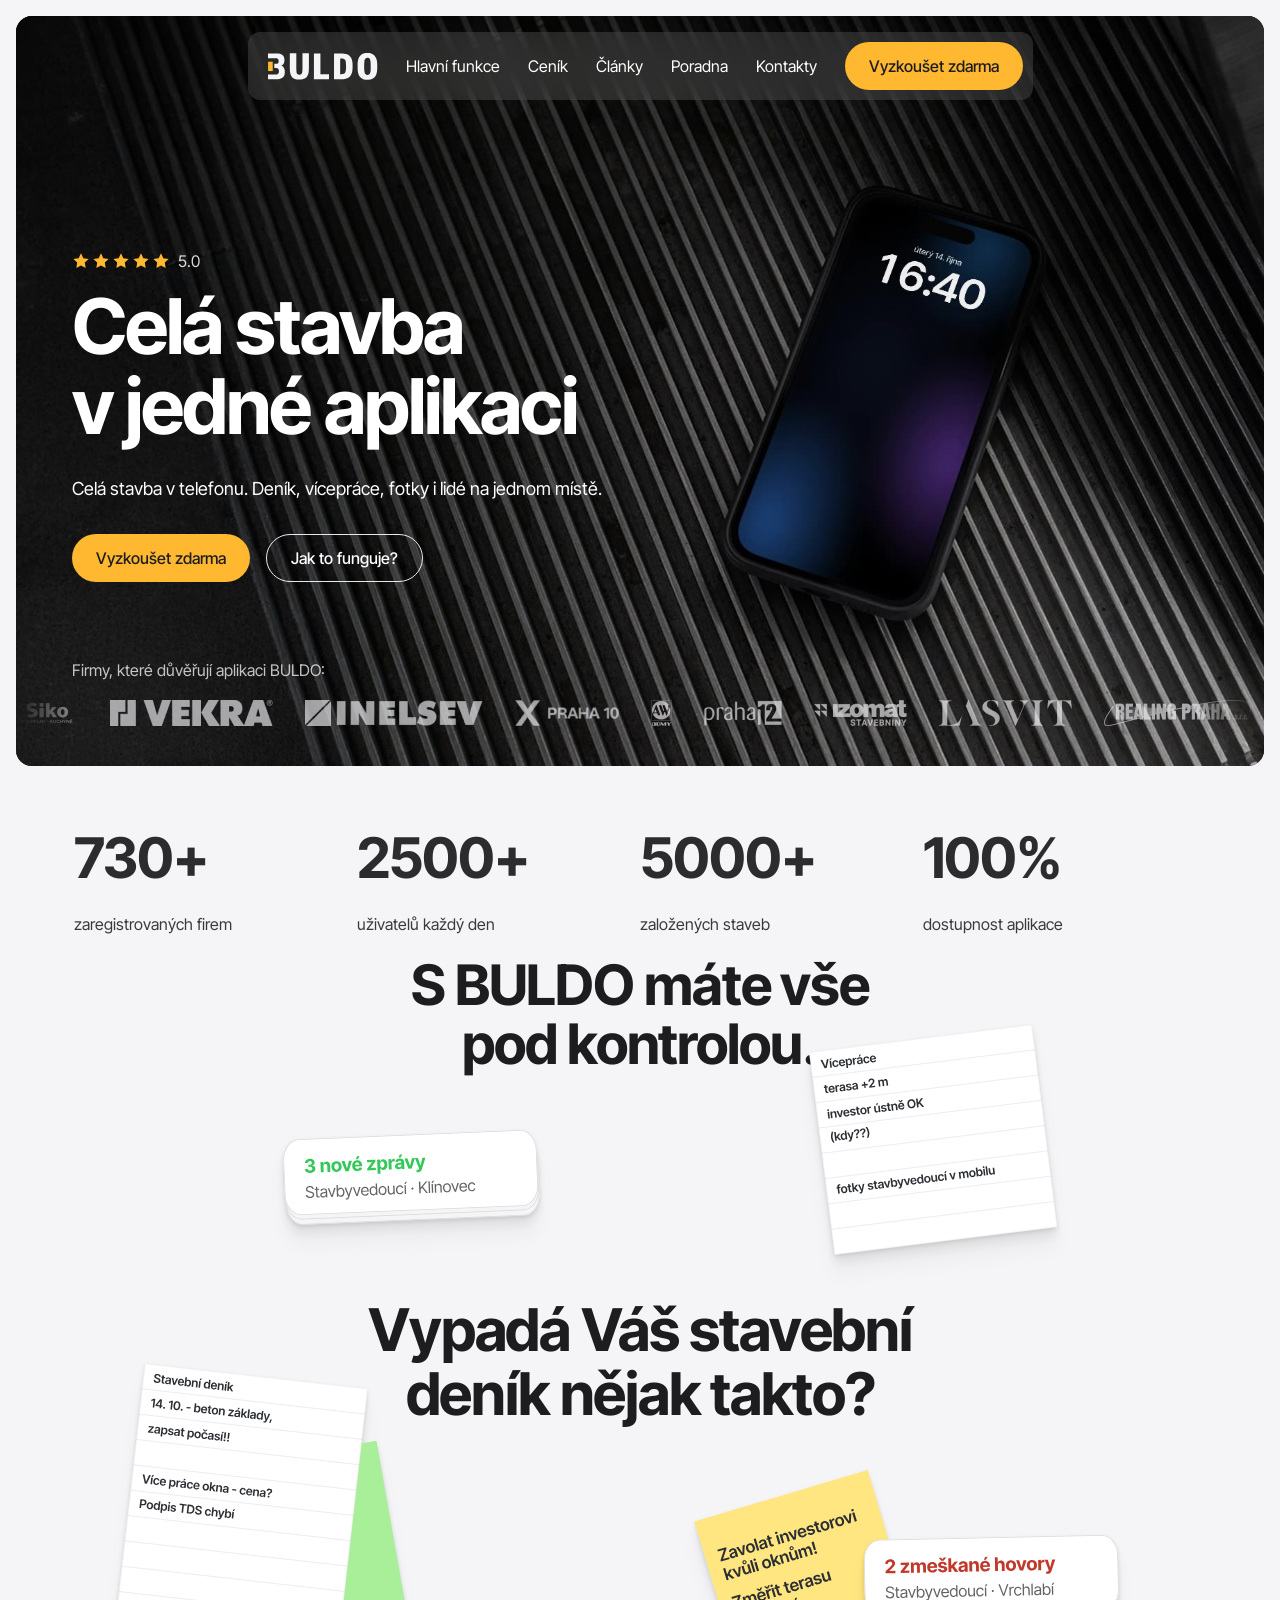
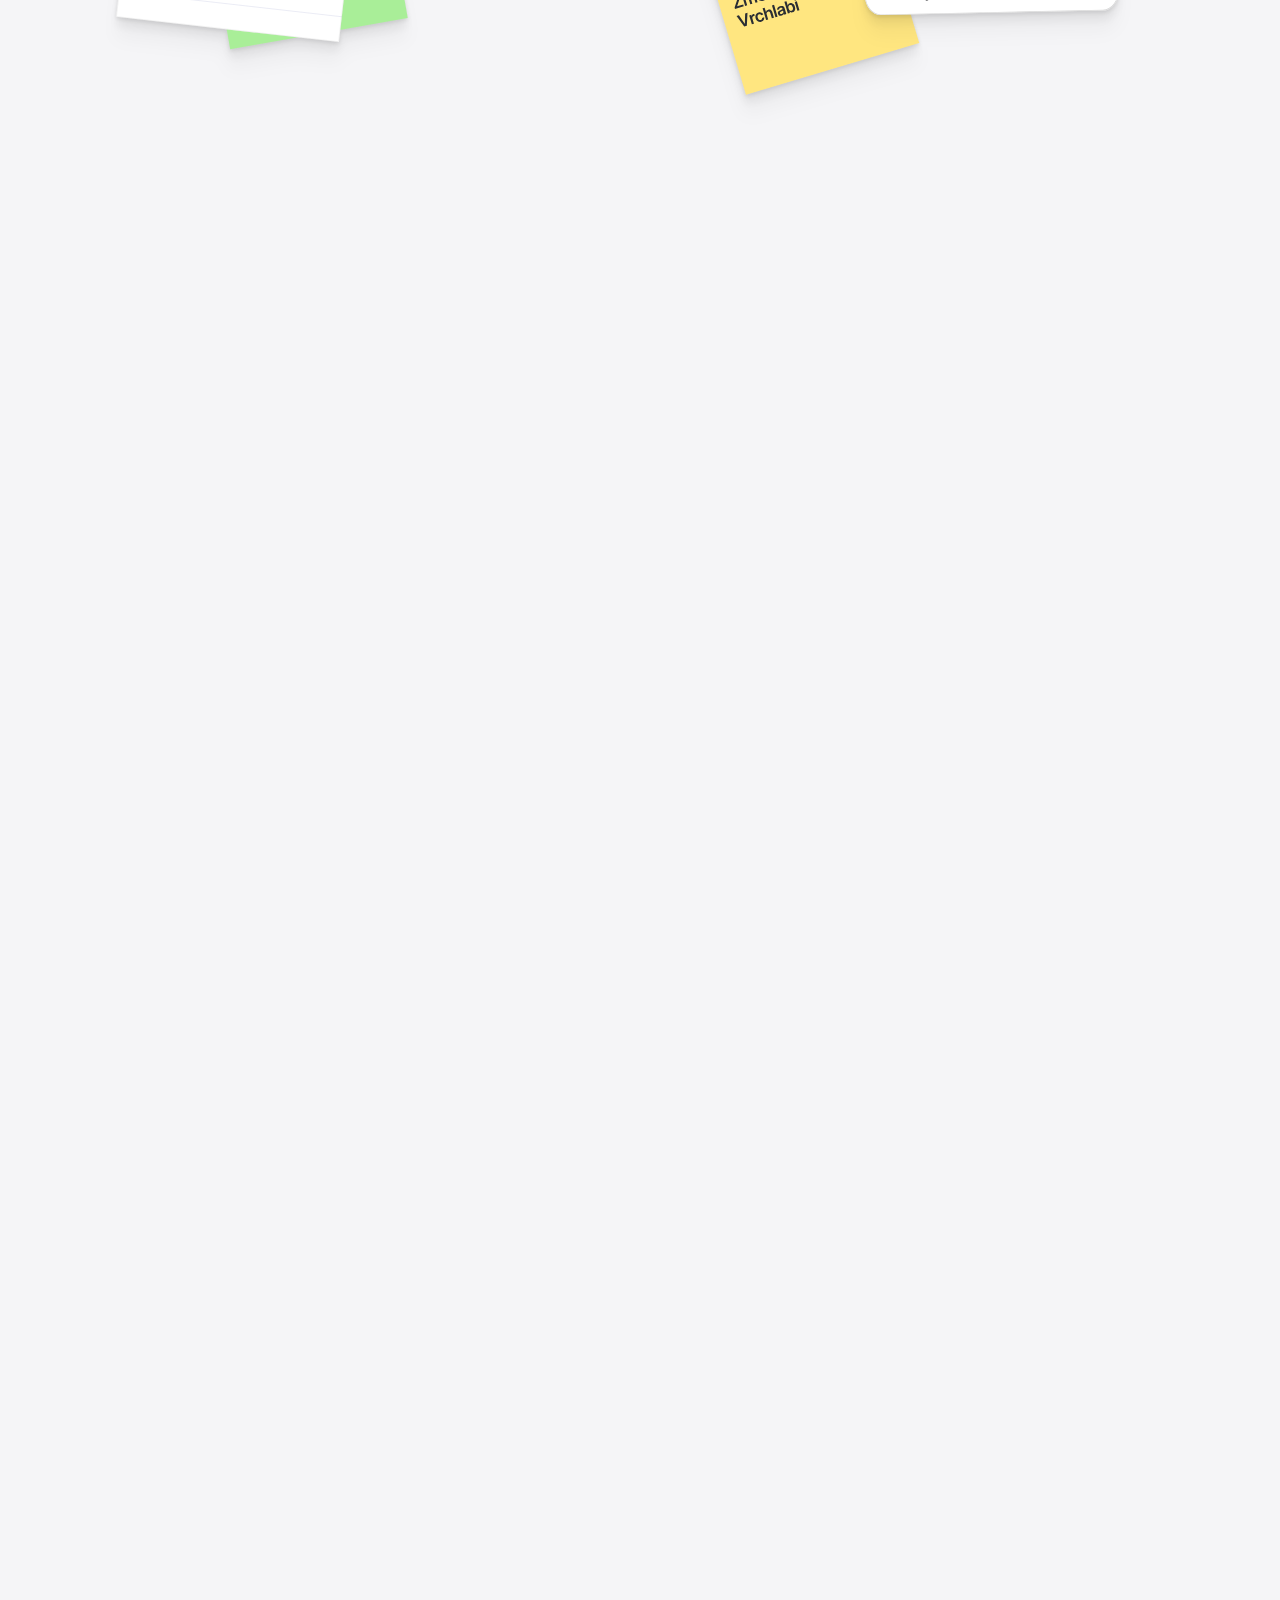
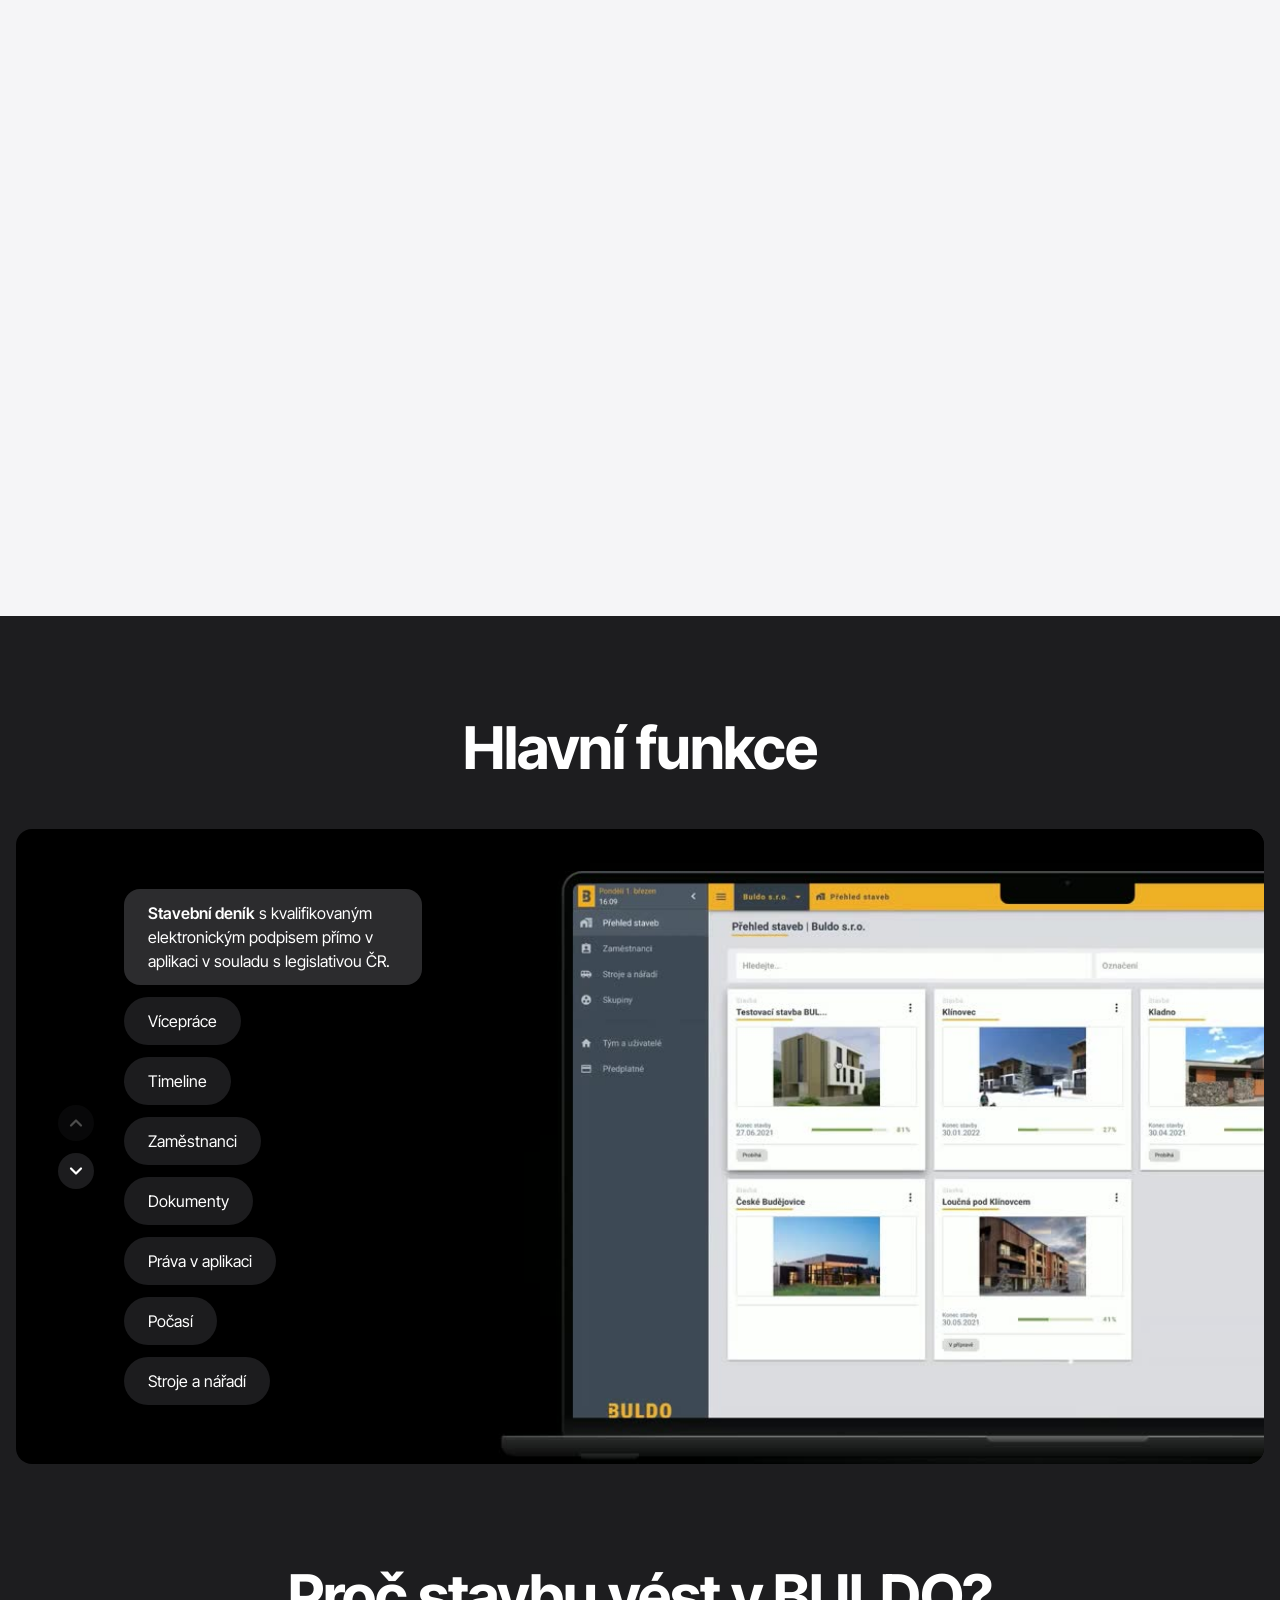
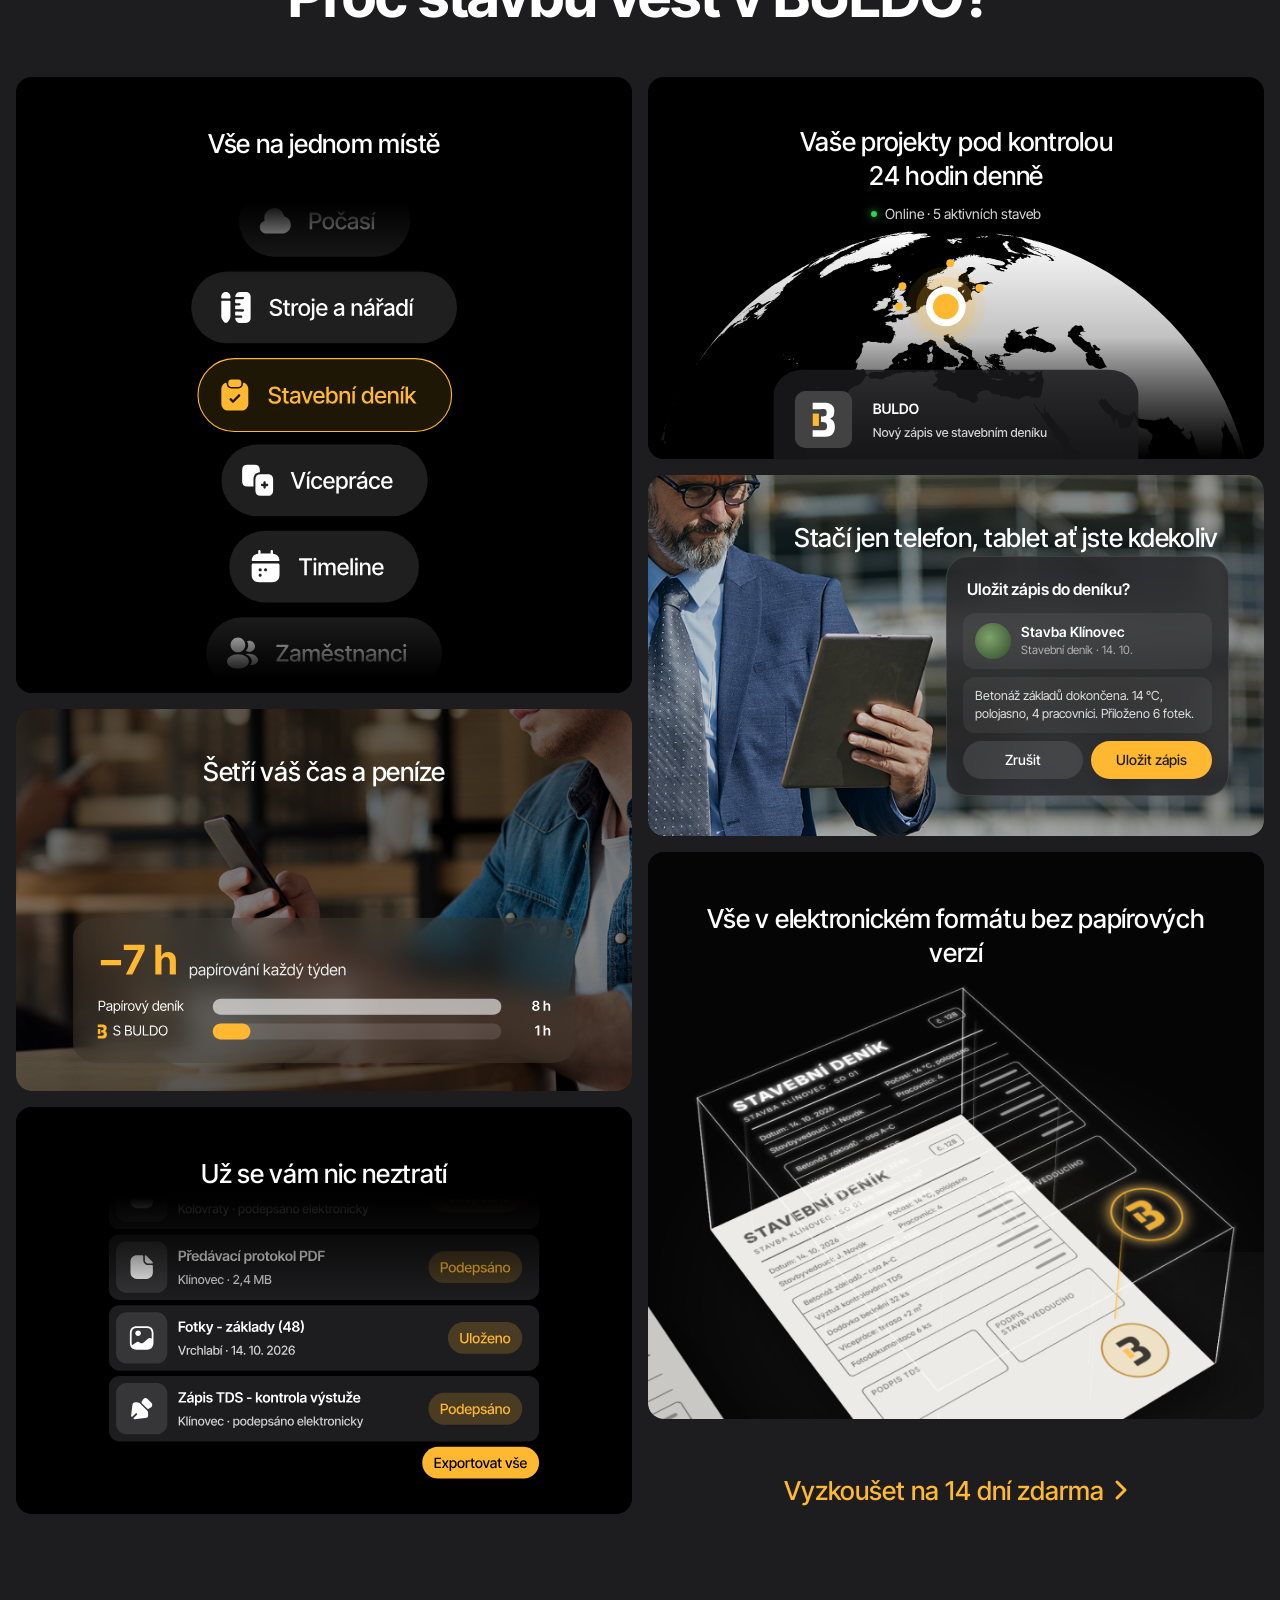
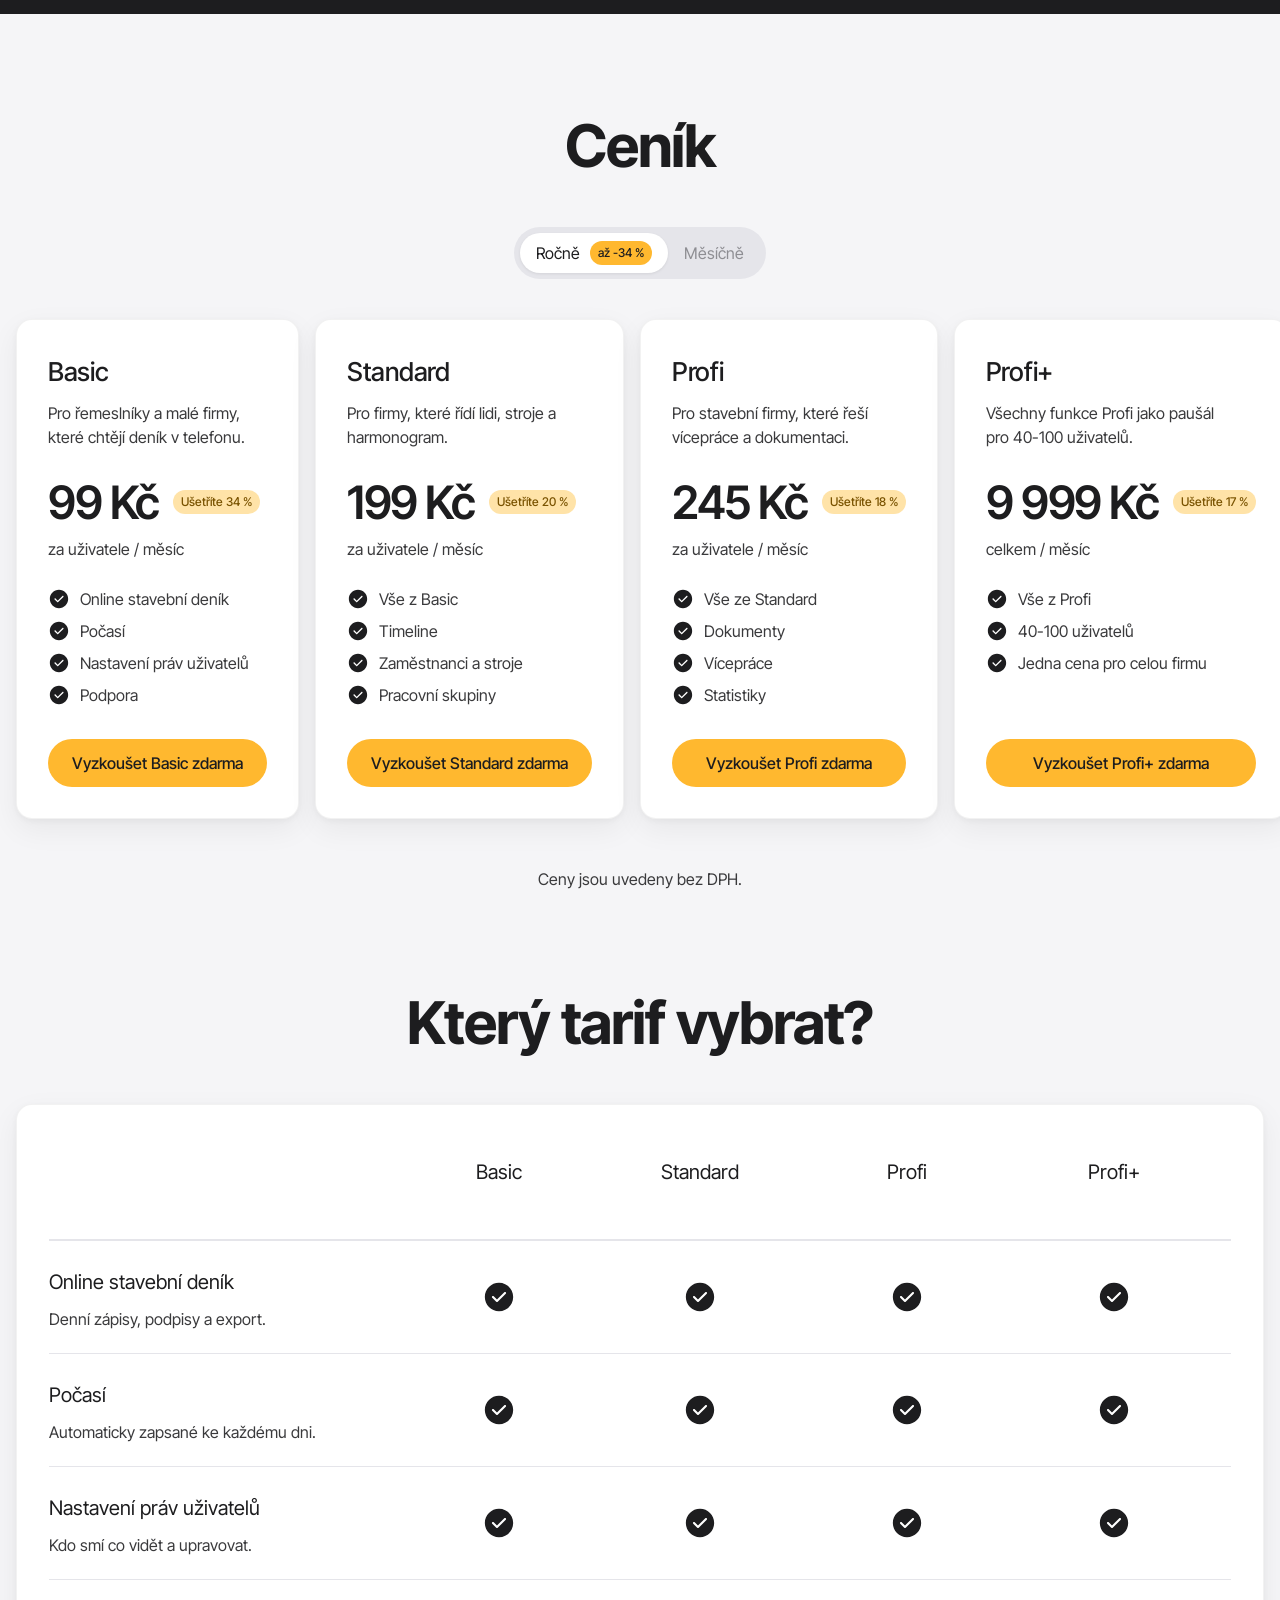
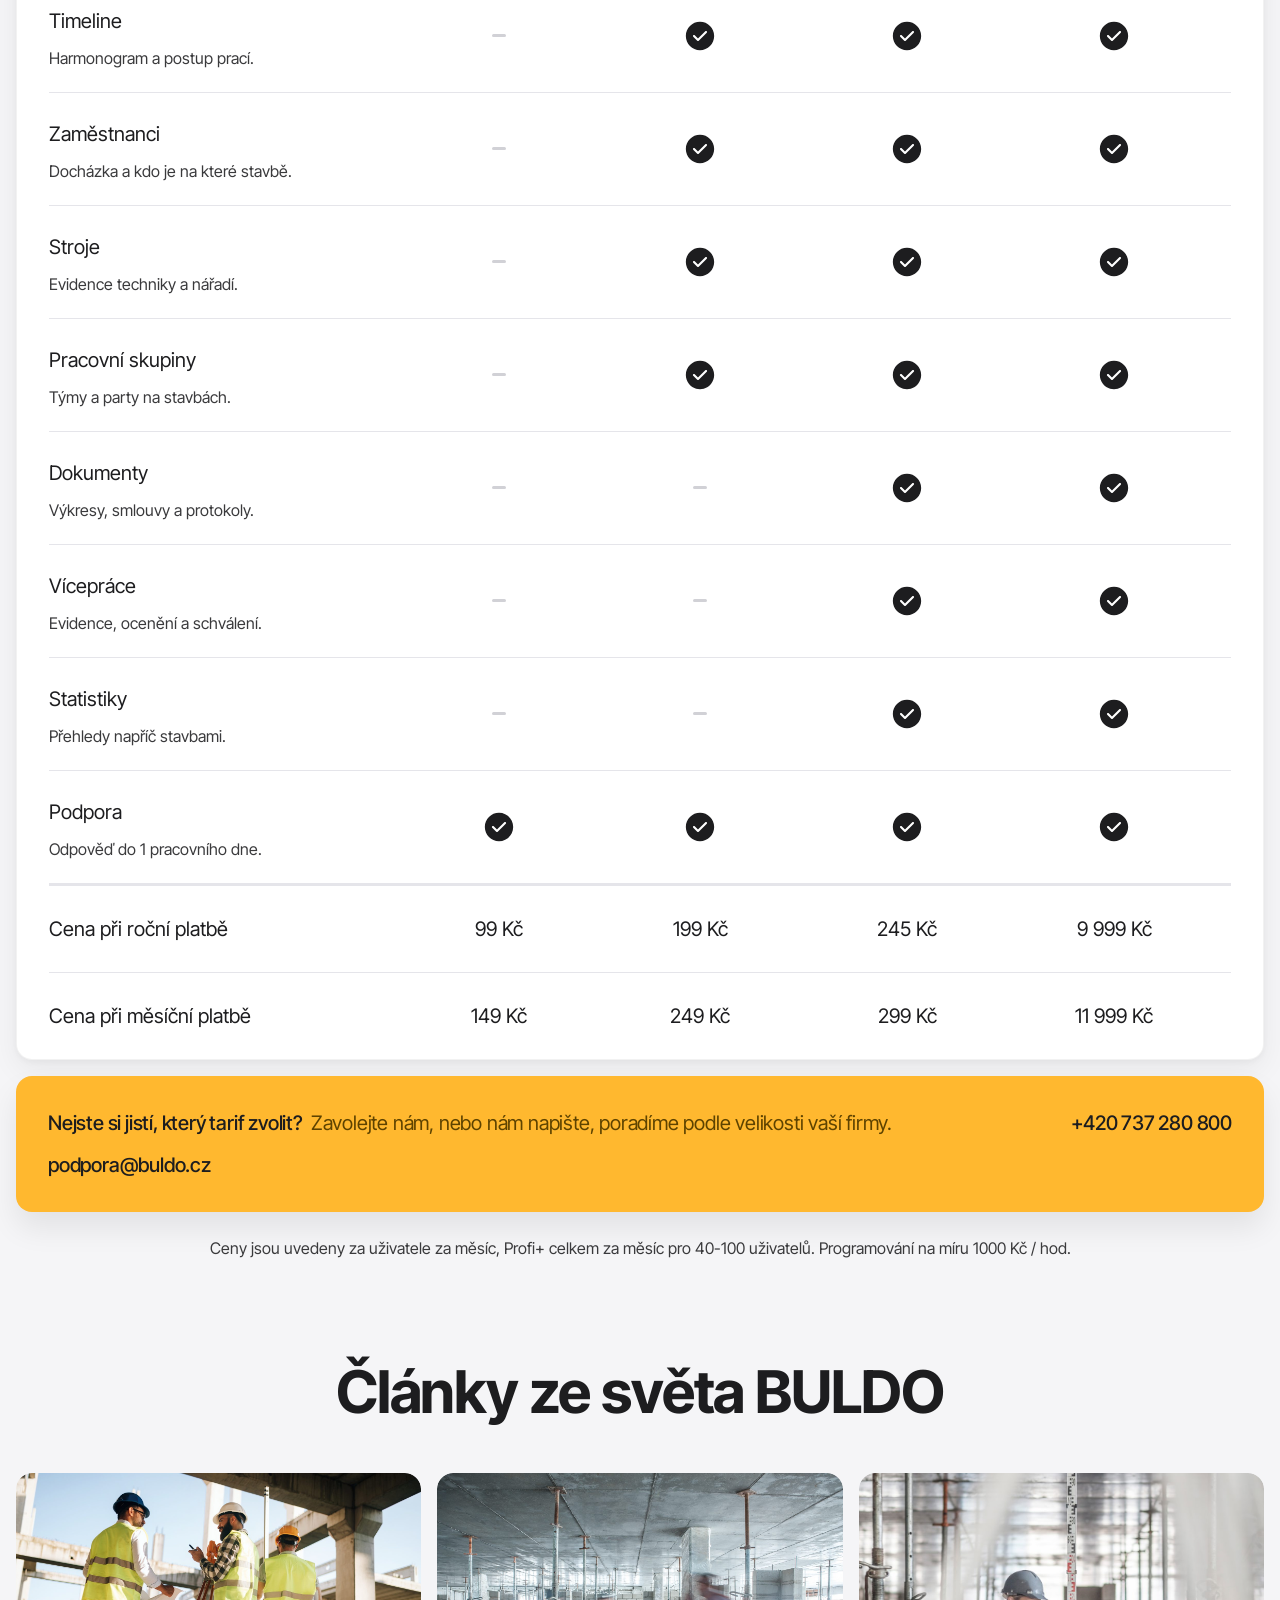
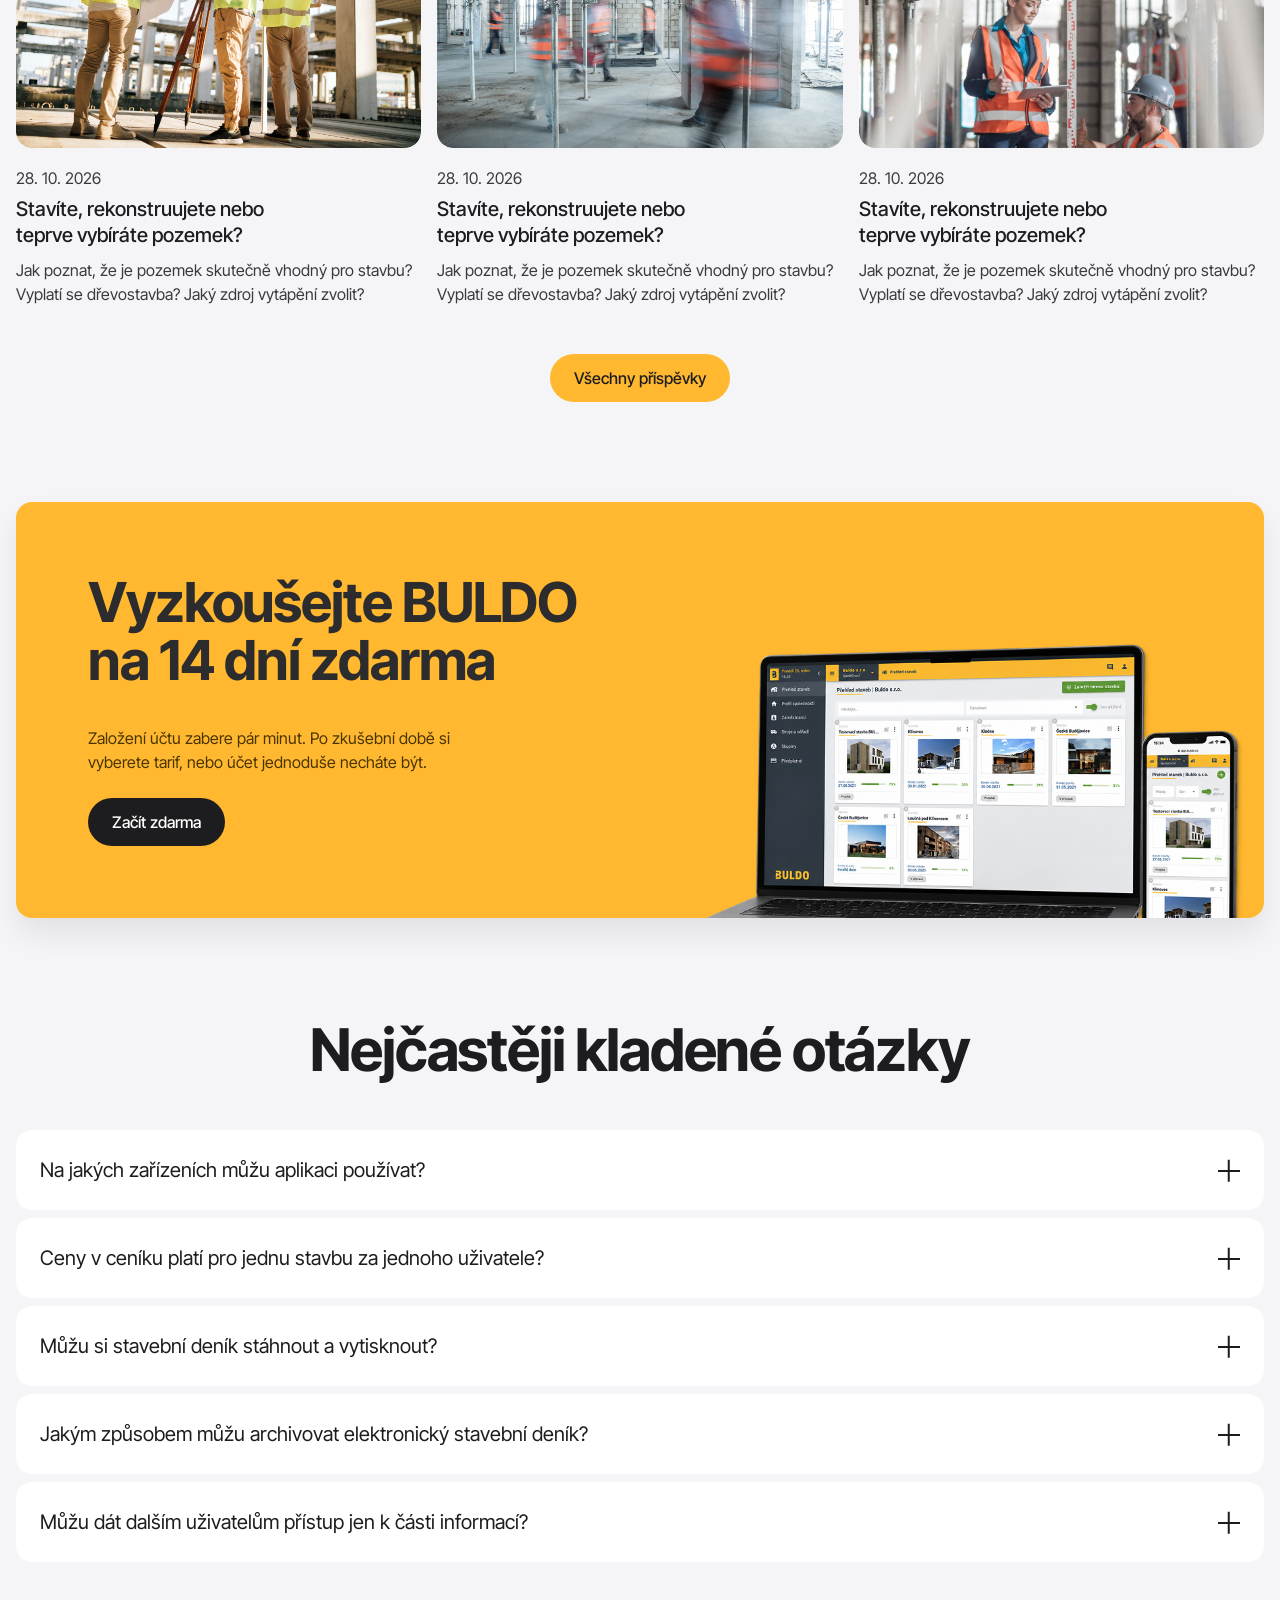
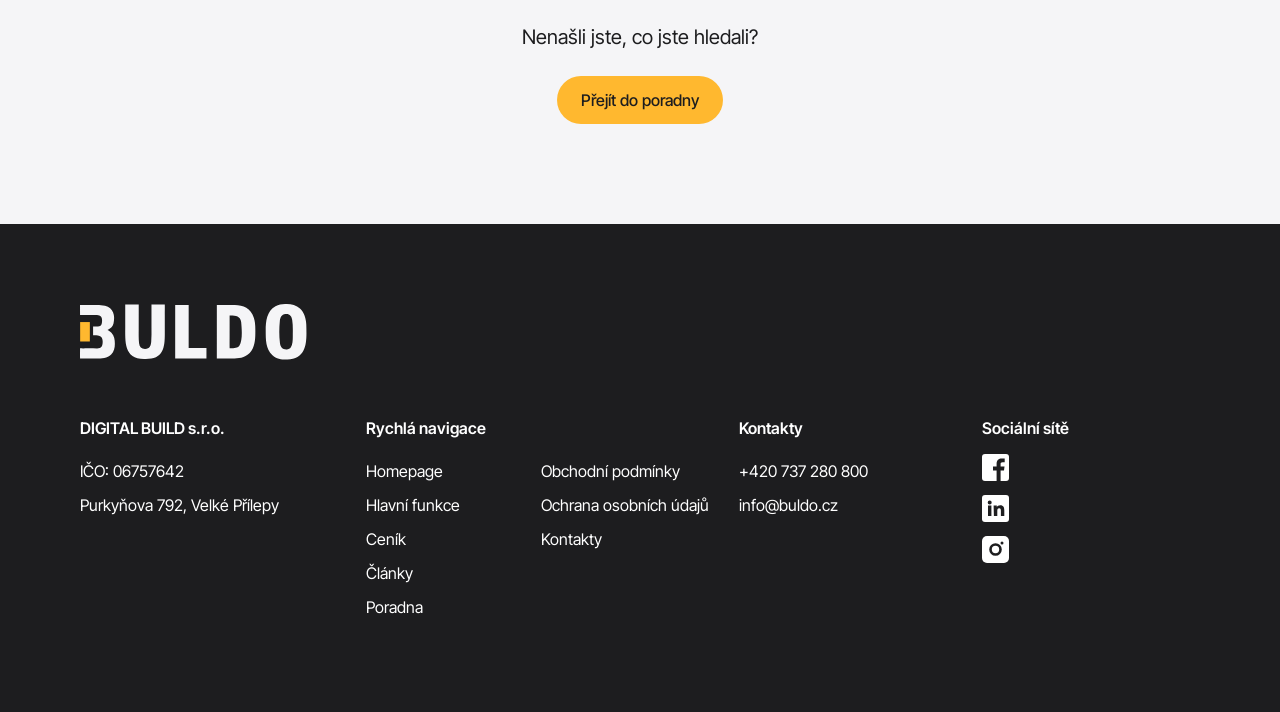
==== commit 9b3c41f7: "Poradna: 82 návodů v 16 kategoriích podle buldo.cz/napoveda Co-Authored-By: Claude Opus 5.5 <noreply" ====
--- a/index.html
+++ b/index.html
@@ -9,7 +9,7 @@
 <link rel="preconnect" href="https://fonts.googleapis.com">
 <link rel="preconnect" href="https://fonts.gstatic.com" crossorigin>
 <link rel="stylesheet" href="https://fonts.googleapis.com/css2?family=Inter+Tight:wght@400;500;600;700&display=swap">
-<link rel="stylesheet" href="assets/css/style.css?v=202611031905">
+<link rel="stylesheet" href="assets/css/style.css?v=202611031912">
 </head>
 <body>
 
@@ -227,6 +227,6 @@
     </div>
   </div>
 </footer>
-<script src="assets/js/main.js?v=202611031905" defer></script>
+<script src="assets/js/main.js?v=202611031912" defer></script>
 </body>
 </html>
--- a/assets/css/style.css
+++ b/assets/css/style.css
@@ -327,6 +327,12 @@
 .acc details[open] .plus::after { transform: rotate(0); }
 .acc .answer { padding: 0 24px 24px; font-size: 16px; line-height: 26px; color: var(--ink-2); max-width: 900px; }
 .acc .answer p + p { margin-top: 10px; }
+.acc .answer ol, .acc .answer ul { margin: 10px 0; padding-left: 22px; display: grid; gap: 6px; }
+.acc .answer ol:first-child, .acc .answer ul:first-child { margin-top: 0; }
+.acc .answer b { font-weight: 600; color: var(--ink); }
+.acc .answer a { color: var(--ink); }
+.acc .answer .note { margin-top: 12px; padding: 12px 16px; background: #FFF4DC; border-radius: 12px; color: #5E4300; }
+.acc .answer .note b { color: #5E4300; }
 .faq-more { margin-top: 60px; text-align: center; font-size: 20px; }
 .faq-more .btn { margin-top: 24px; }
 
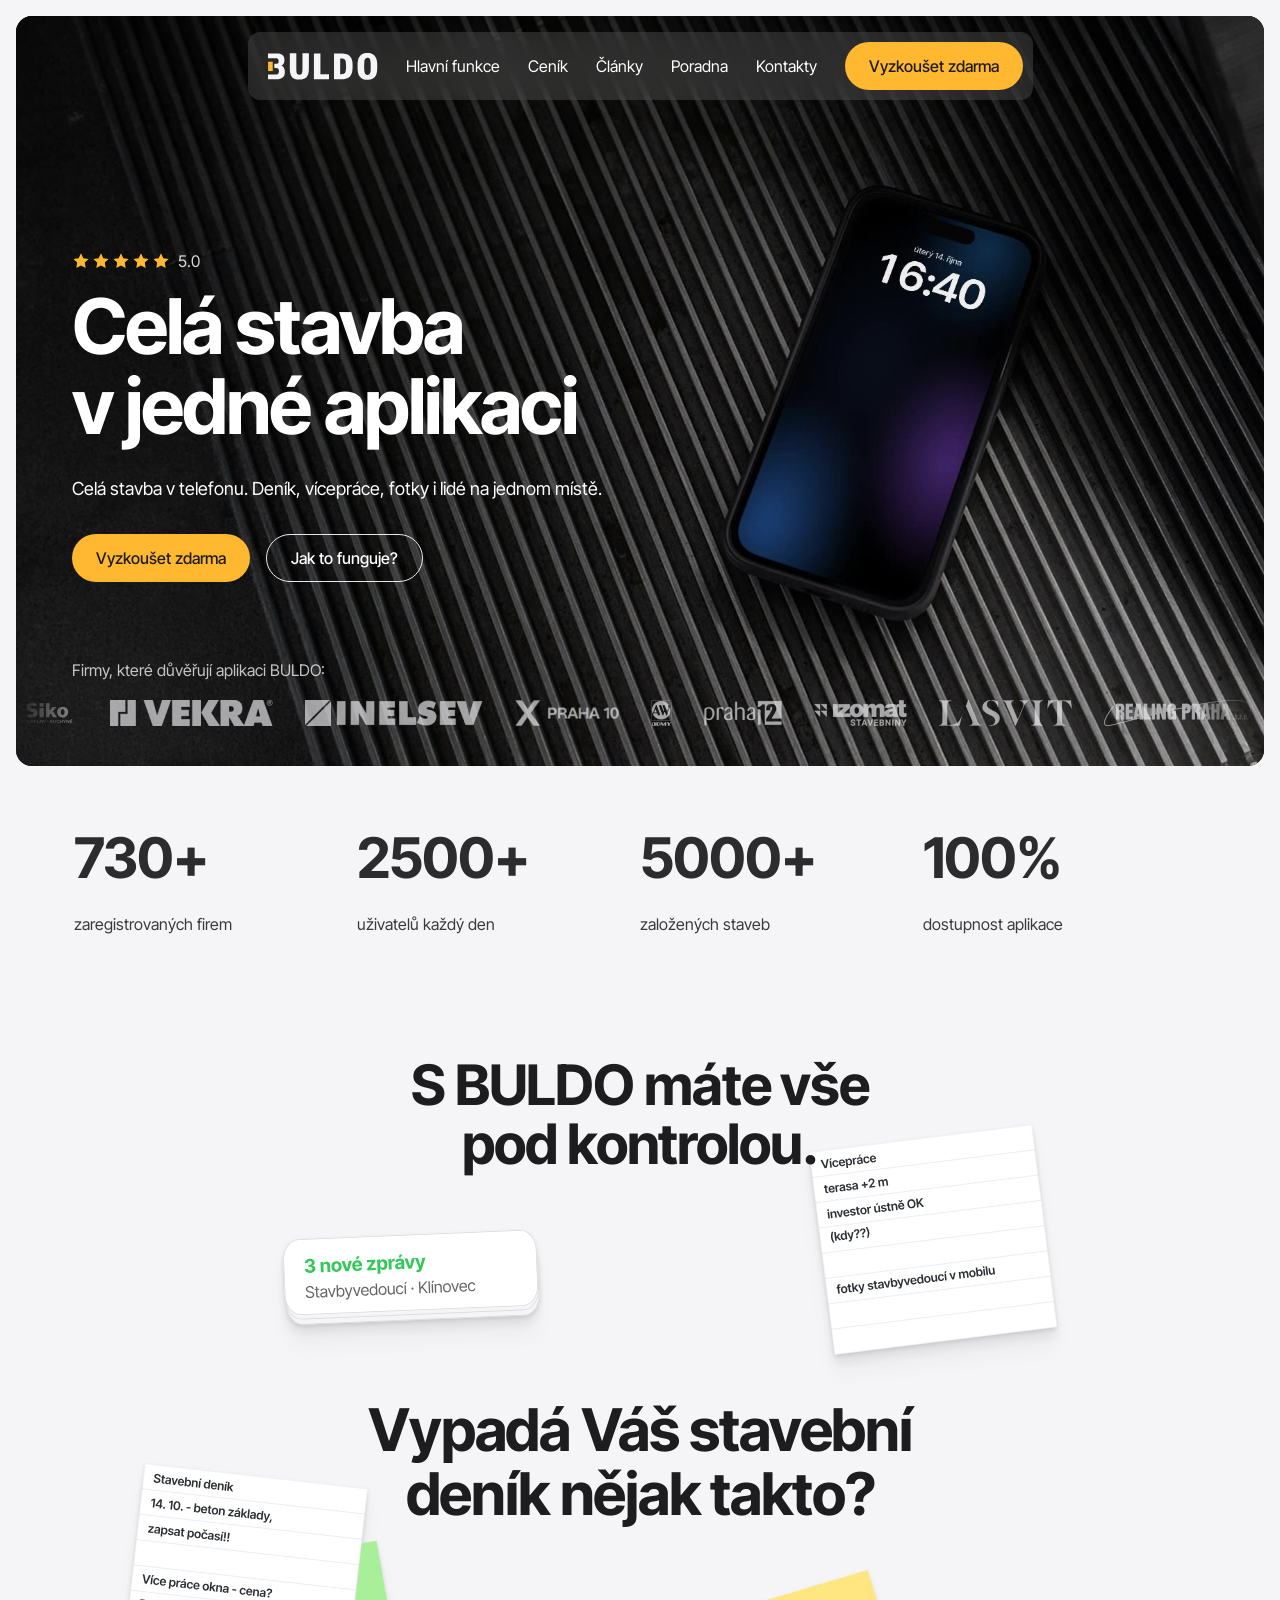
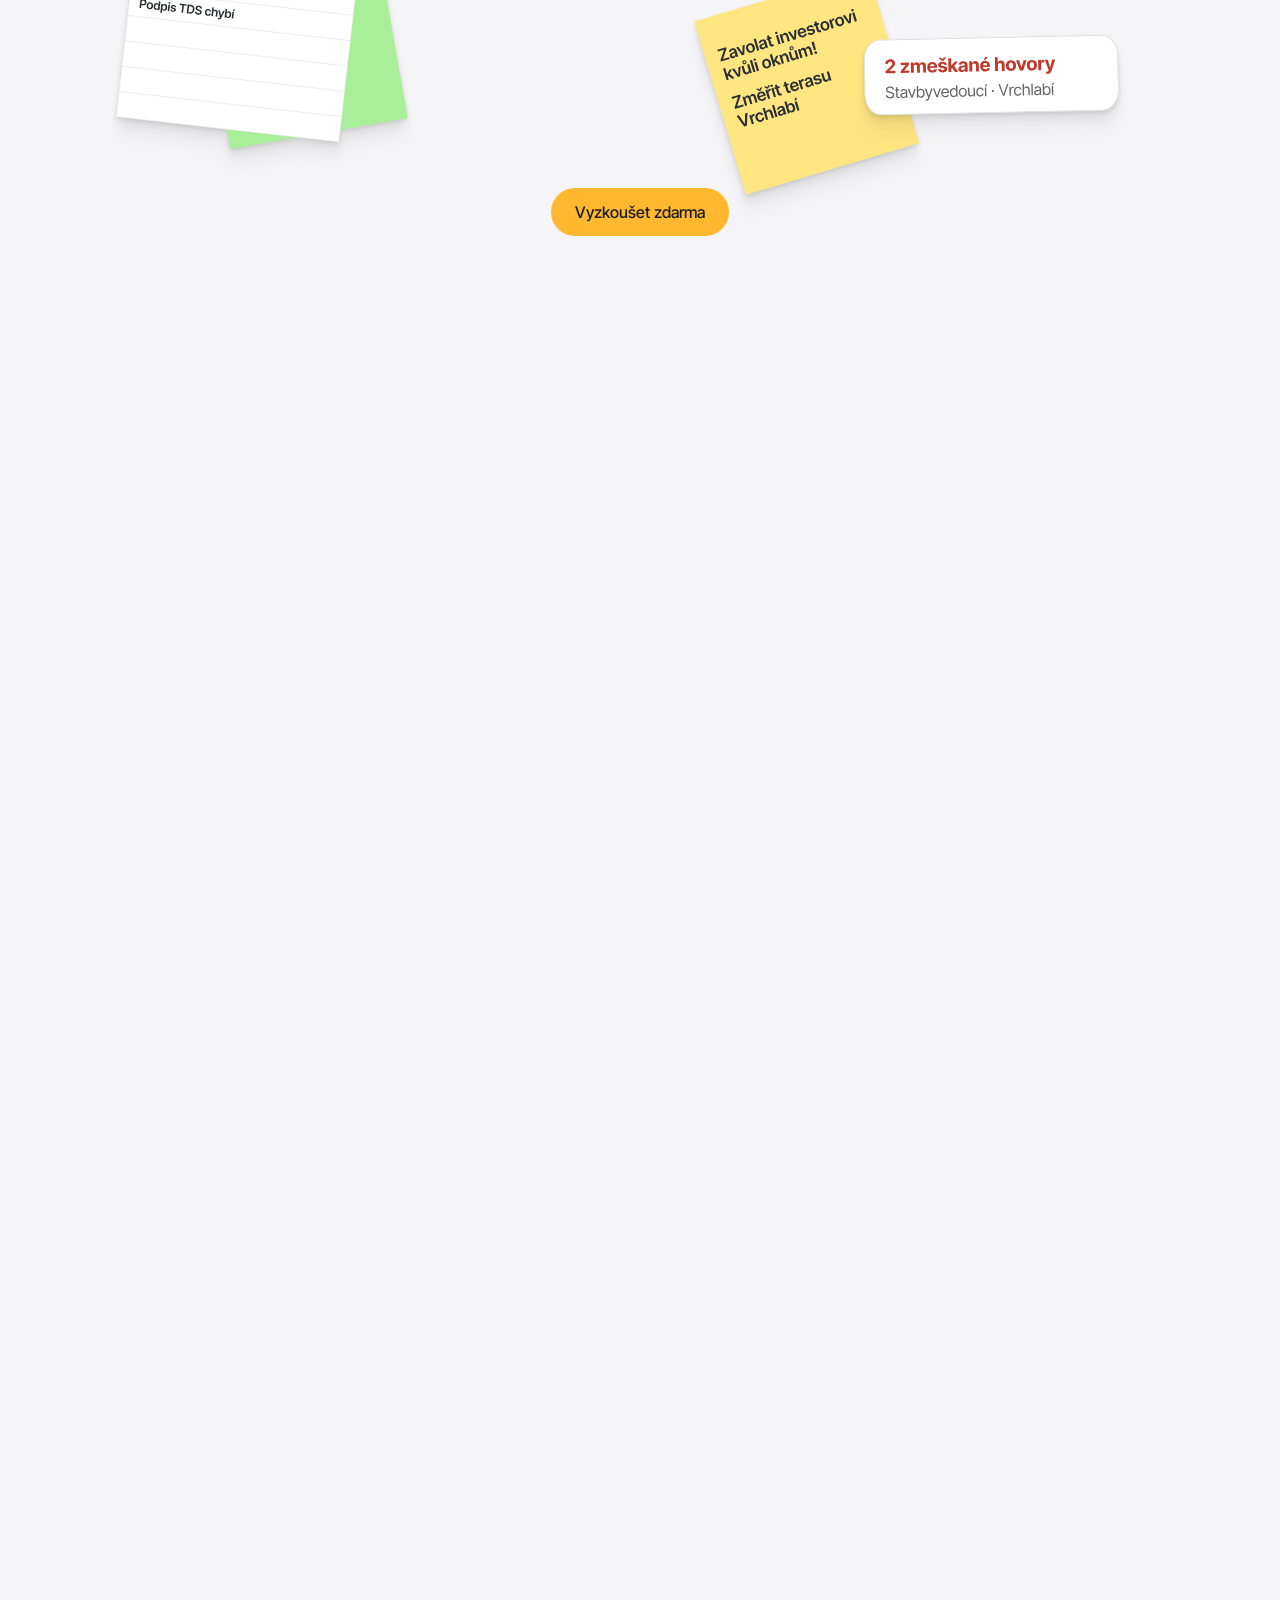
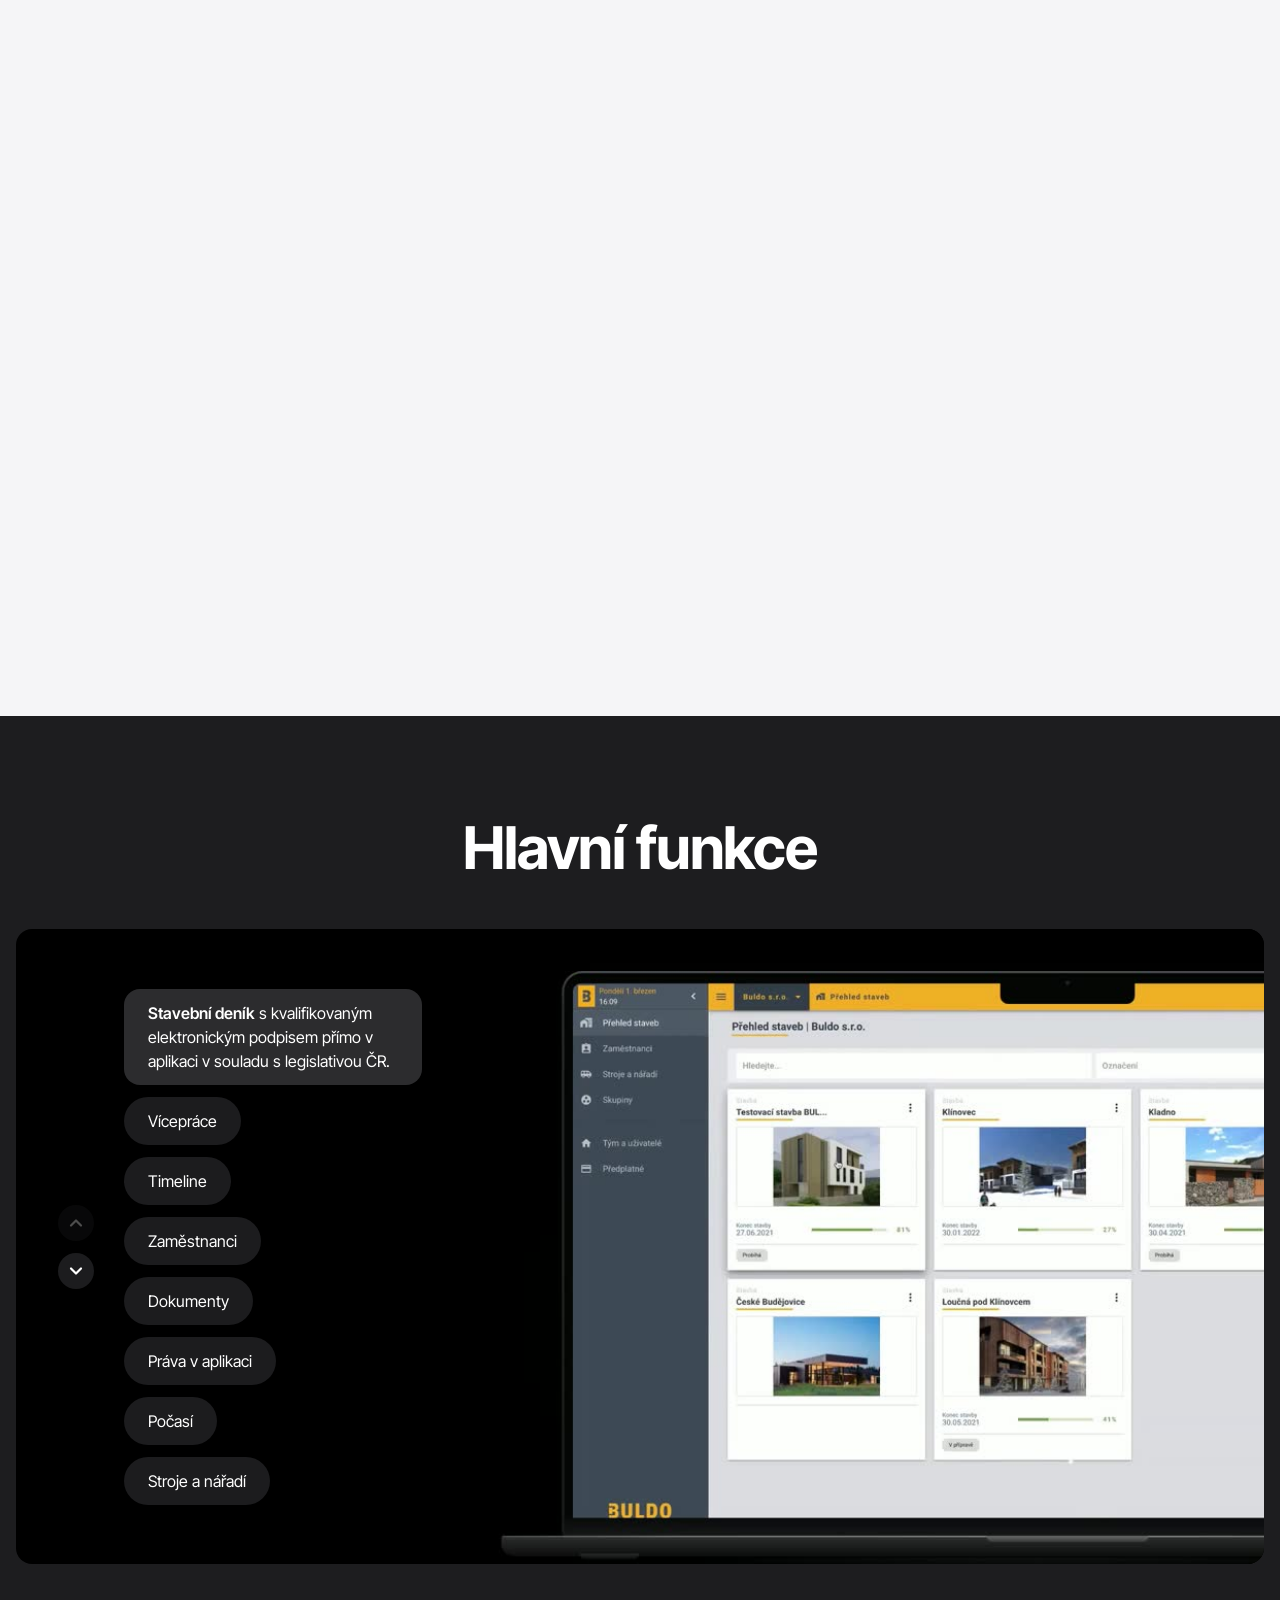
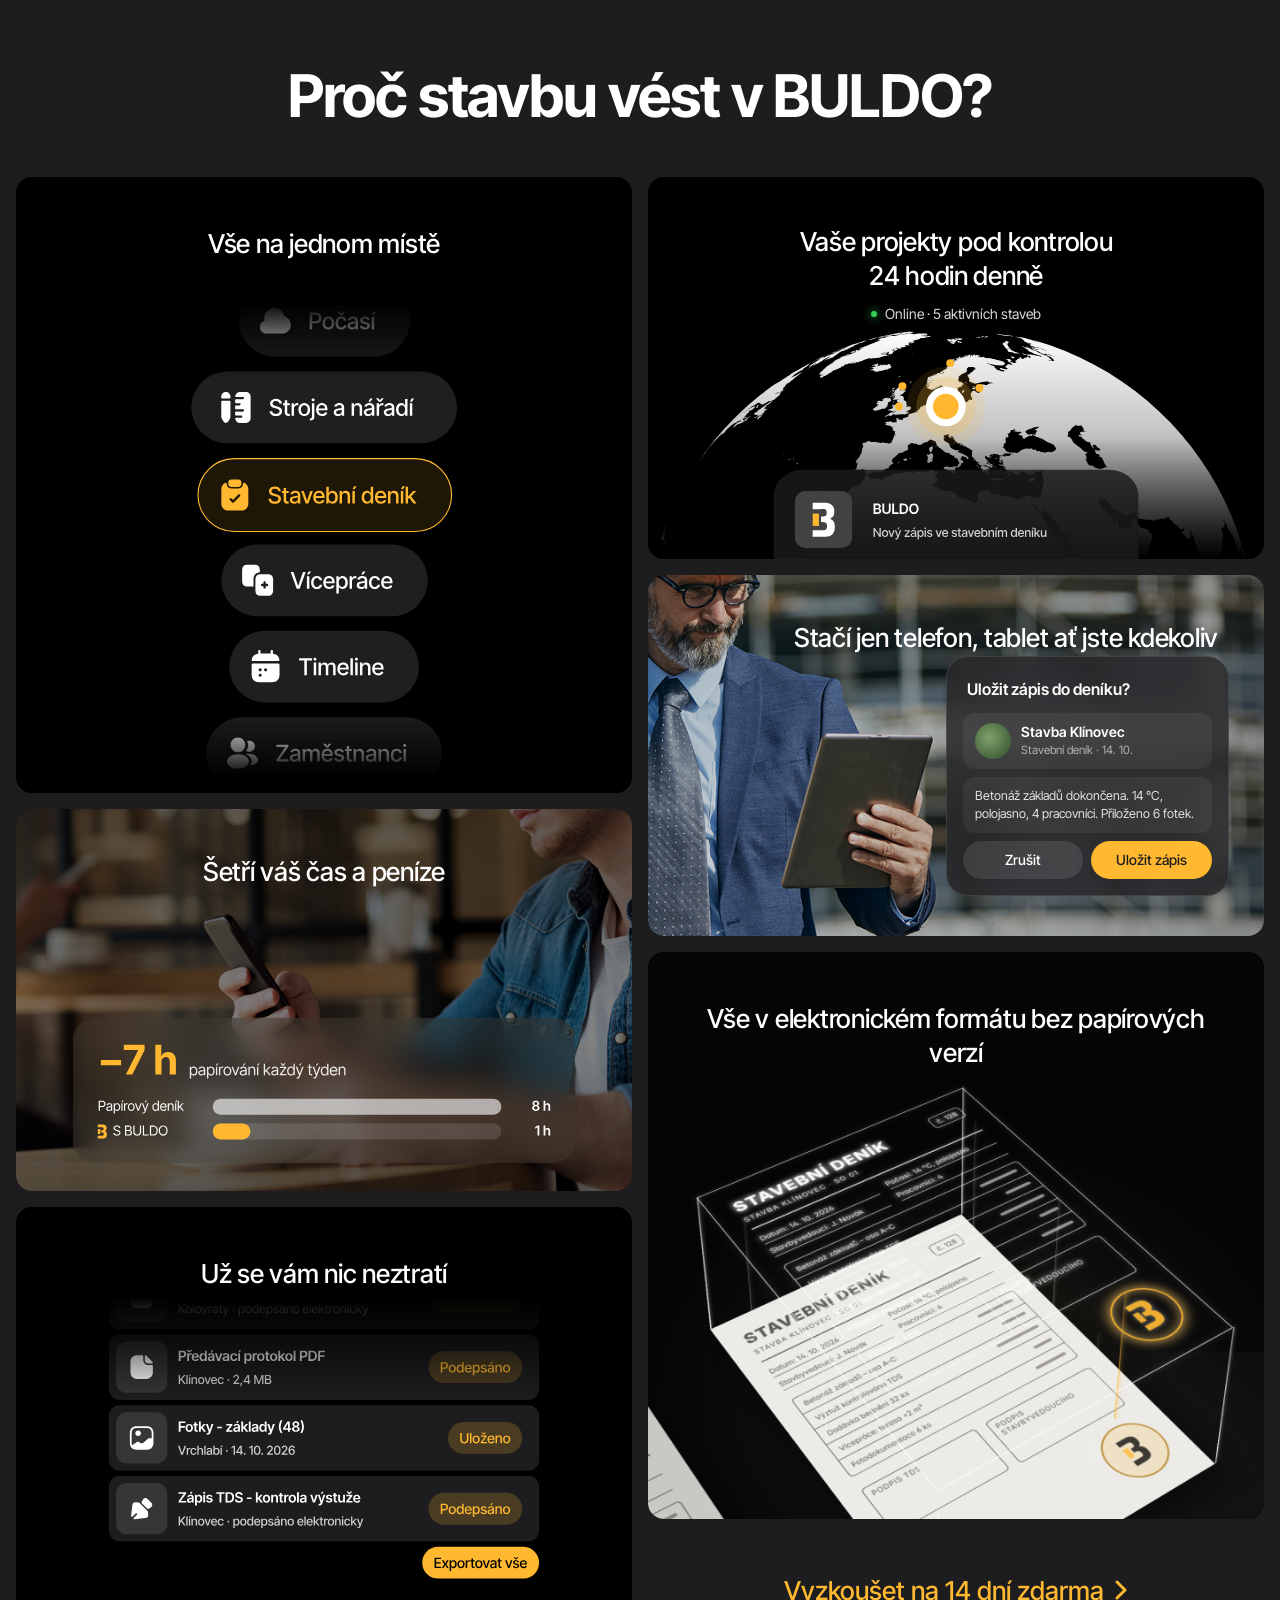
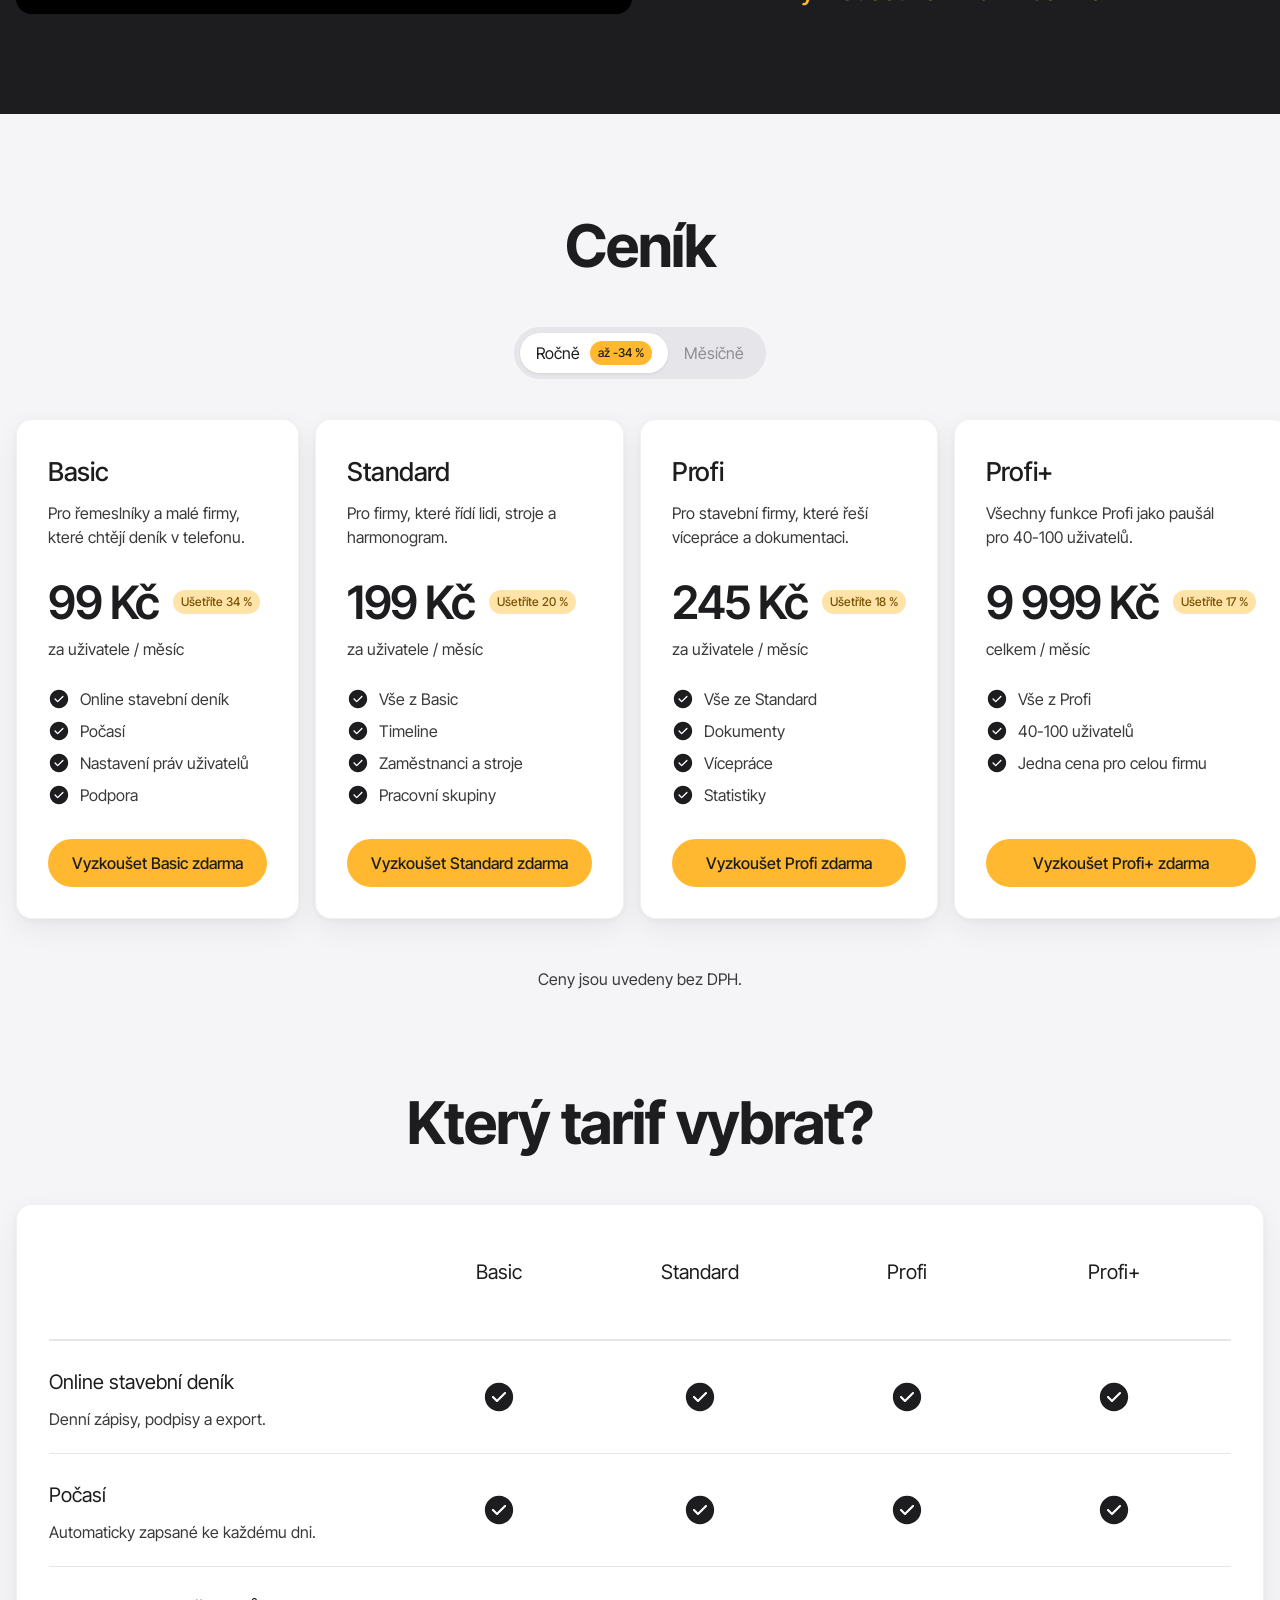
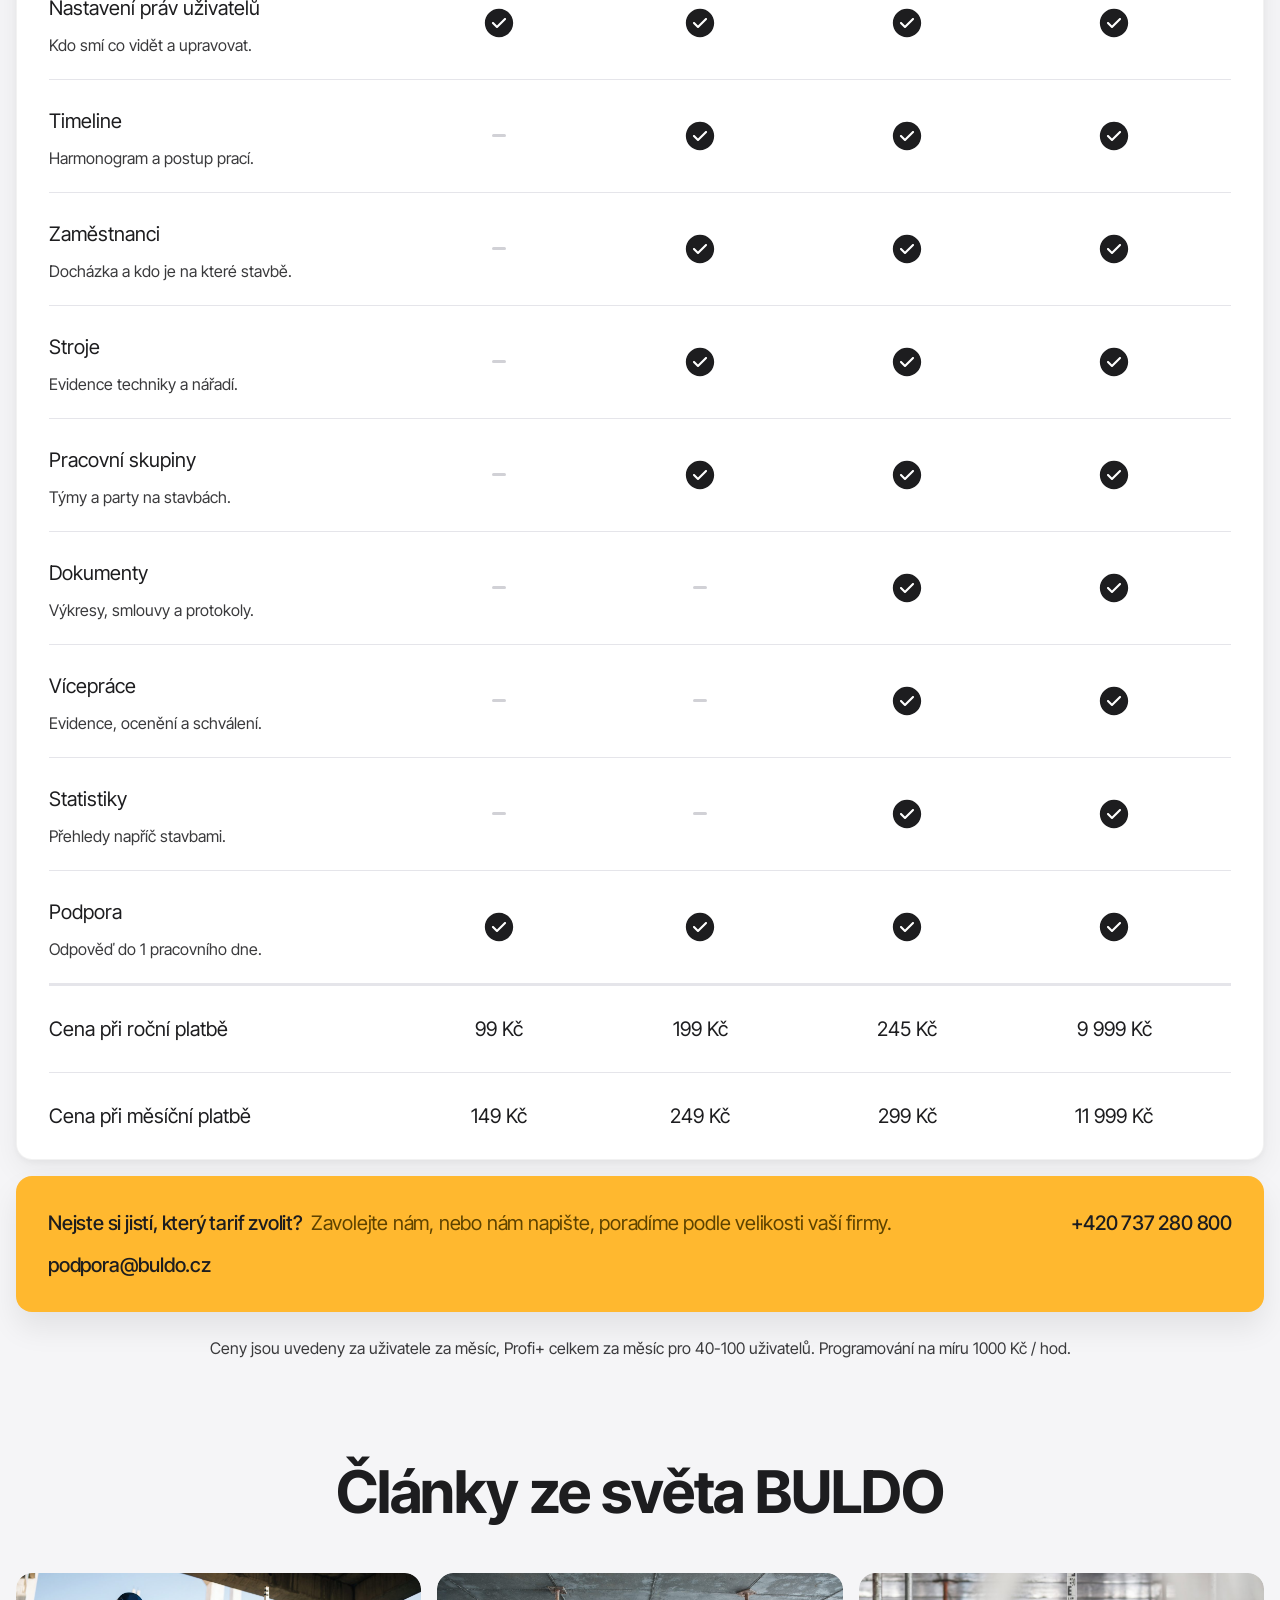
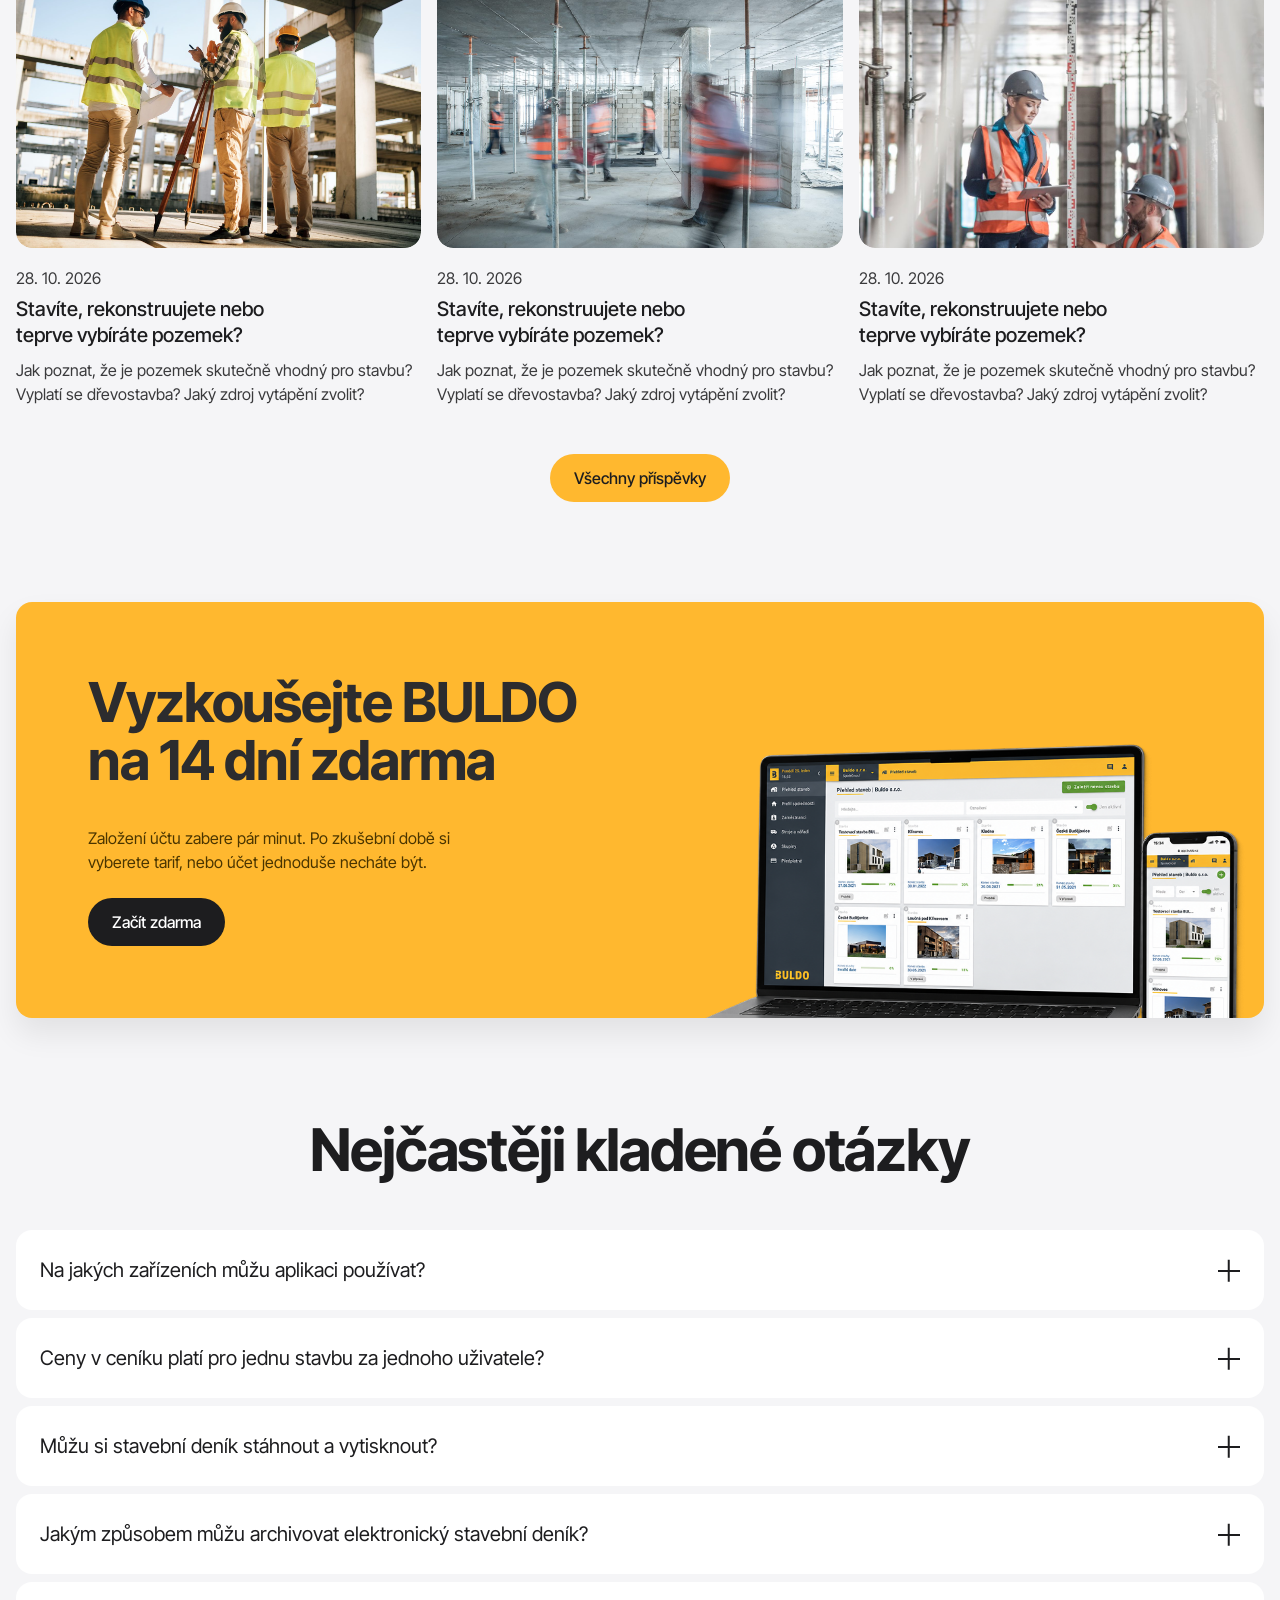
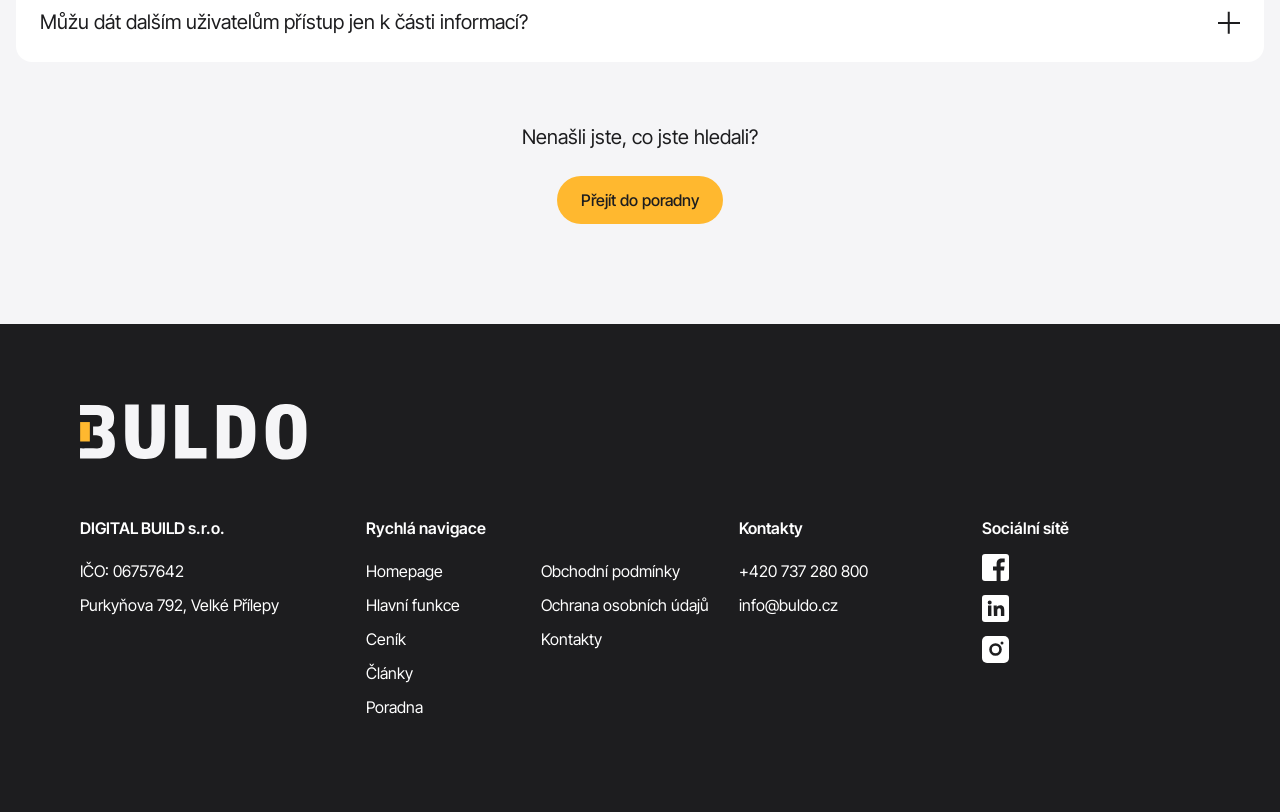
==== commit 14fc03b5: "Scéna: papírky zajíždějí za telefon, víc místa nad scénou a 100 px pod tlačítkem Co-Authored-By: Cla" ====
--- a/index.html
+++ b/index.html
@@ -9,7 +9,7 @@
 <link rel="preconnect" href="https://fonts.googleapis.com">
 <link rel="preconnect" href="https://fonts.gstatic.com" crossorigin>
 <link rel="stylesheet" href="https://fonts.googleapis.com/css2?family=Inter+Tight:wght@400;500;600;700&display=swap">
-<link rel="stylesheet" href="assets/css/style.css?v=202611031912">
+<link rel="stylesheet" href="assets/css/style.css?v=202611031917">
 </head>
 <body>
 
@@ -227,6 +227,6 @@
     </div>
   </div>
 </footer>
-<script src="assets/js/main.js?v=202611031912" defer></script>
+<script src="assets/js/main.js?v=202611031917" defer></script>
 </body>
 </html>
--- a/assets/css/style.css
+++ b/assets/css/style.css
@@ -125,9 +125,9 @@
 .stat span { display: block; margin-top: 26px; font-size: 16px; color: var(--ink-2); }
 
 /* ---------- Scéna: chaos → telefon (řízeno scrollem v main.js) ---------- */
-.scene { position: relative; height: 320vh; }
+.scene { position: relative; height: 320vh; margin-top: 100px; }
 .scene-sticky { position: sticky; top: 0; height: 100vh; min-height: 640px; overflow: hidden; }
-.chaos { z-index: 2; pointer-events: none; position: absolute; left: 50%; top: 50%; transform: translate(-50%, -50%); width: min(1440px, 100%, calc(100vh * 1440 / 880)); aspect-ratio: 1440 / 880; }
+.chaos { z-index: 1; pointer-events: none; position: absolute; left: 50%; top: 50%; transform: translate(-50%, -50%); width: min(1440px, 100%, calc(100vh * 1440 / 880)); aspect-ratio: 1440 / 880; }
 .chaos h2 { position: absolute; left: 50%; top: 47%; transform: translate(-50%, -50%); width: 44%; margin: 0; }
 .chaos-item { position: absolute; left: calc(var(--x) / 1440 * 100%); top: calc(var(--y) / 880 * 100%); width: calc(var(--w) / 1440 * 100%); }
 .chaos-item img { width: 100%; height: auto; filter: drop-shadow(0 2px 2px rgba(0,0,0,.1)) drop-shadow(0 9px 5px rgba(0,0,0,.06)) drop-shadow(0 20px 8px rgba(0,0,0,.03)); }
@@ -136,7 +136,7 @@
 }
 @keyframes float { 50% { transform: translateY(-8px); } }
 
-.control { position: absolute; inset: 0; display: flex; flex-direction: column; align-items: center; justify-content: flex-end; padding: 32px 0 56px; pointer-events: none; }
+.control { z-index: 2; position: absolute; inset: 0; display: flex; flex-direction: column; align-items: center; justify-content: flex-end; padding: 32px 0 100px; pointer-events: none; }
 .control > * { pointer-events: auto; }
 .scene-t2 { opacity: 0; }
 .control-fit { position: relative; width: 860px; height: calc(560px * var(--s, 1)); margin-top: 40px; }
@@ -554,7 +554,7 @@
 /* nižší okna (notebooky): menší titulek scény a okraje, aby telefon a bubliny zůstaly velké */
 @media (min-width: 961px) and (max-height: 900px) {
   .scene-t2 { font-size: clamp(40px, 6.2vh, 64px); line-height: 1.05; }
-  .control { padding: 20px 0 40px; }
+  .control { padding: 20px 0 100px; }
   .control-fit { margin-top: 28px; }
   .scene-cta { margin-top: 20px; }
 }
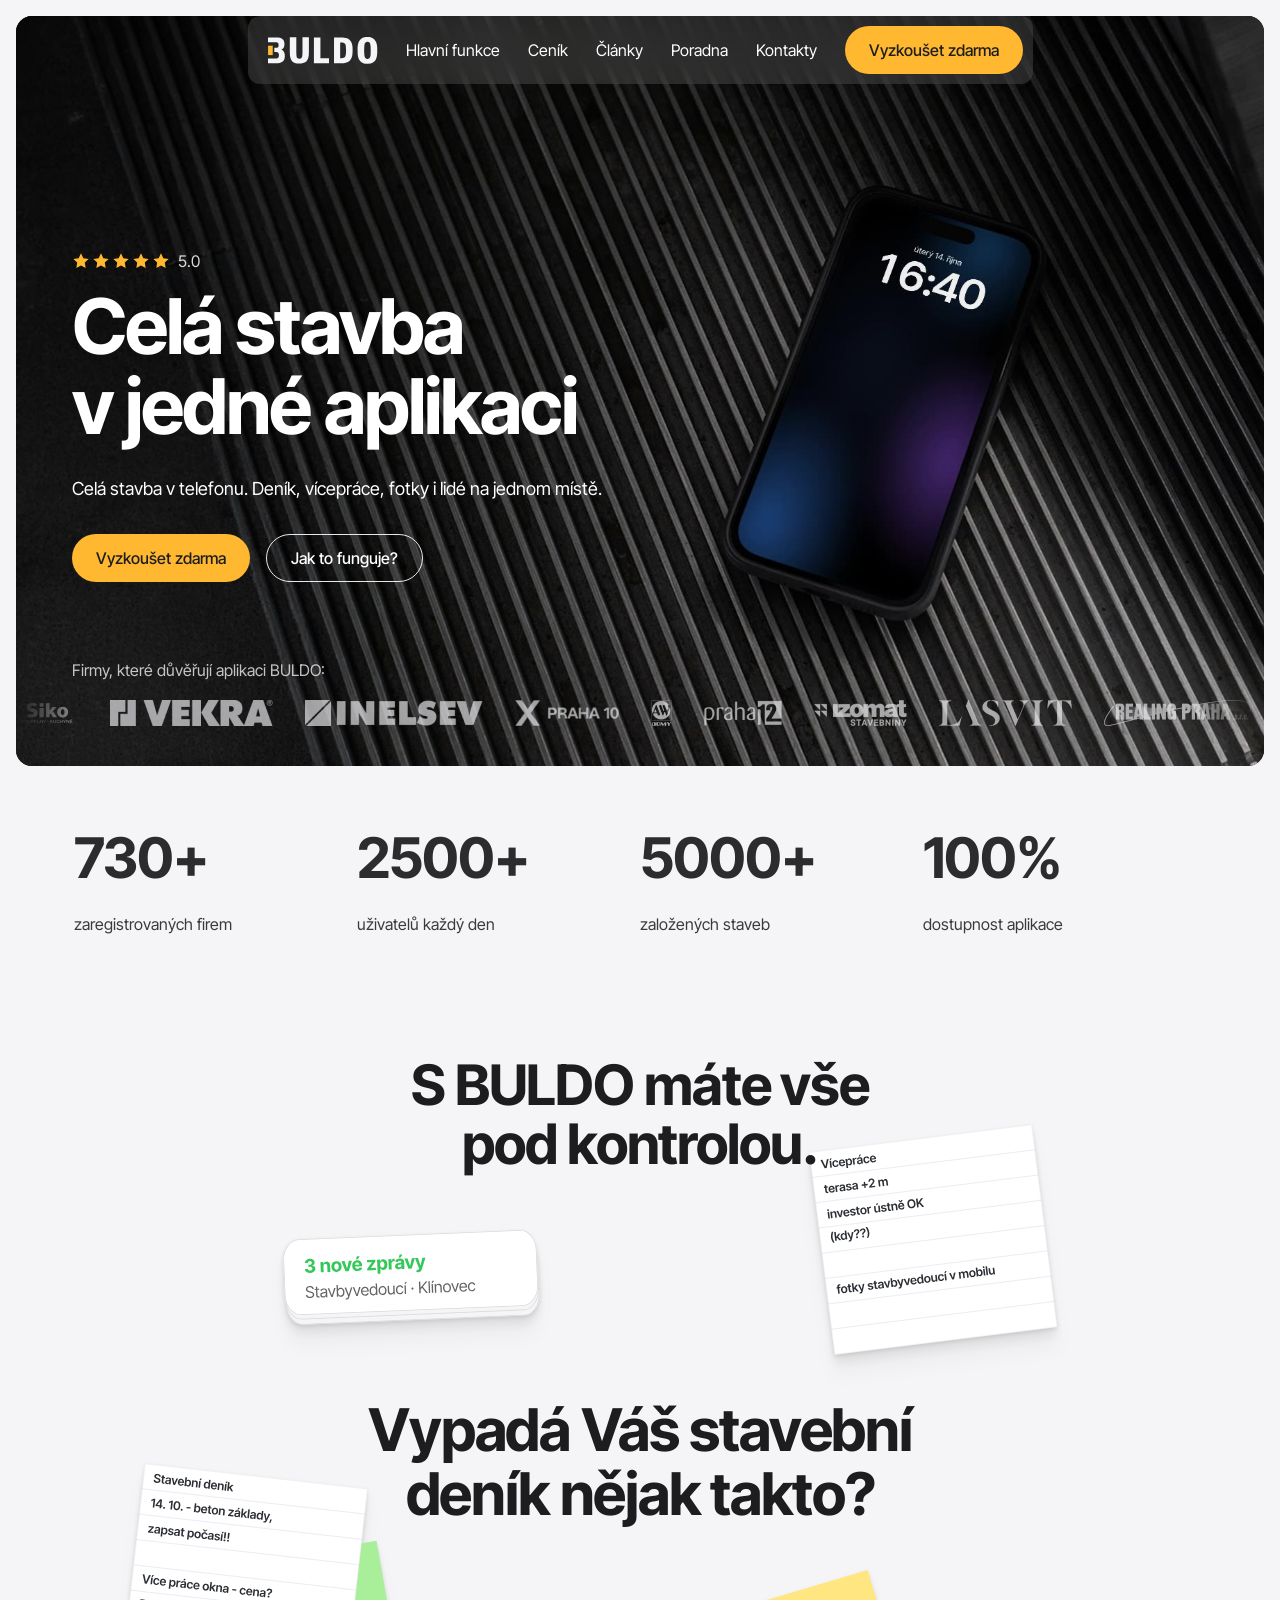
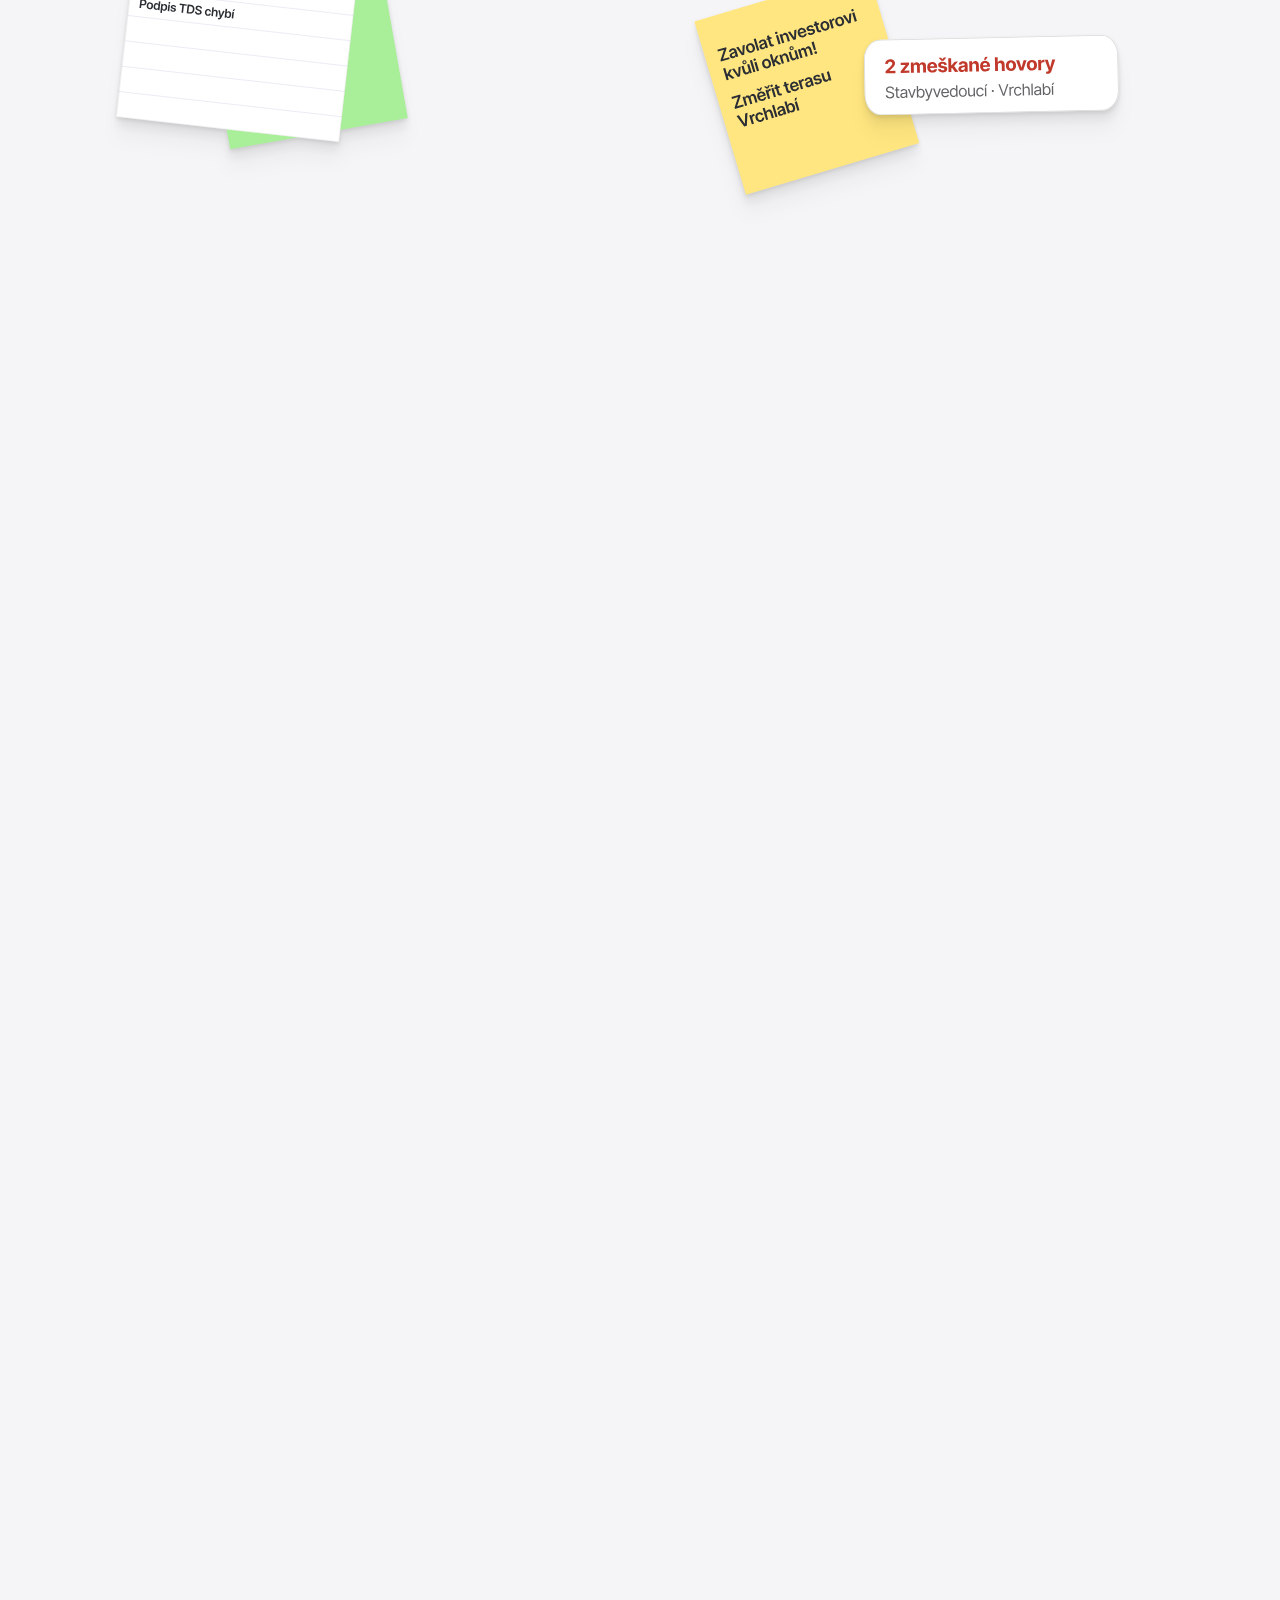
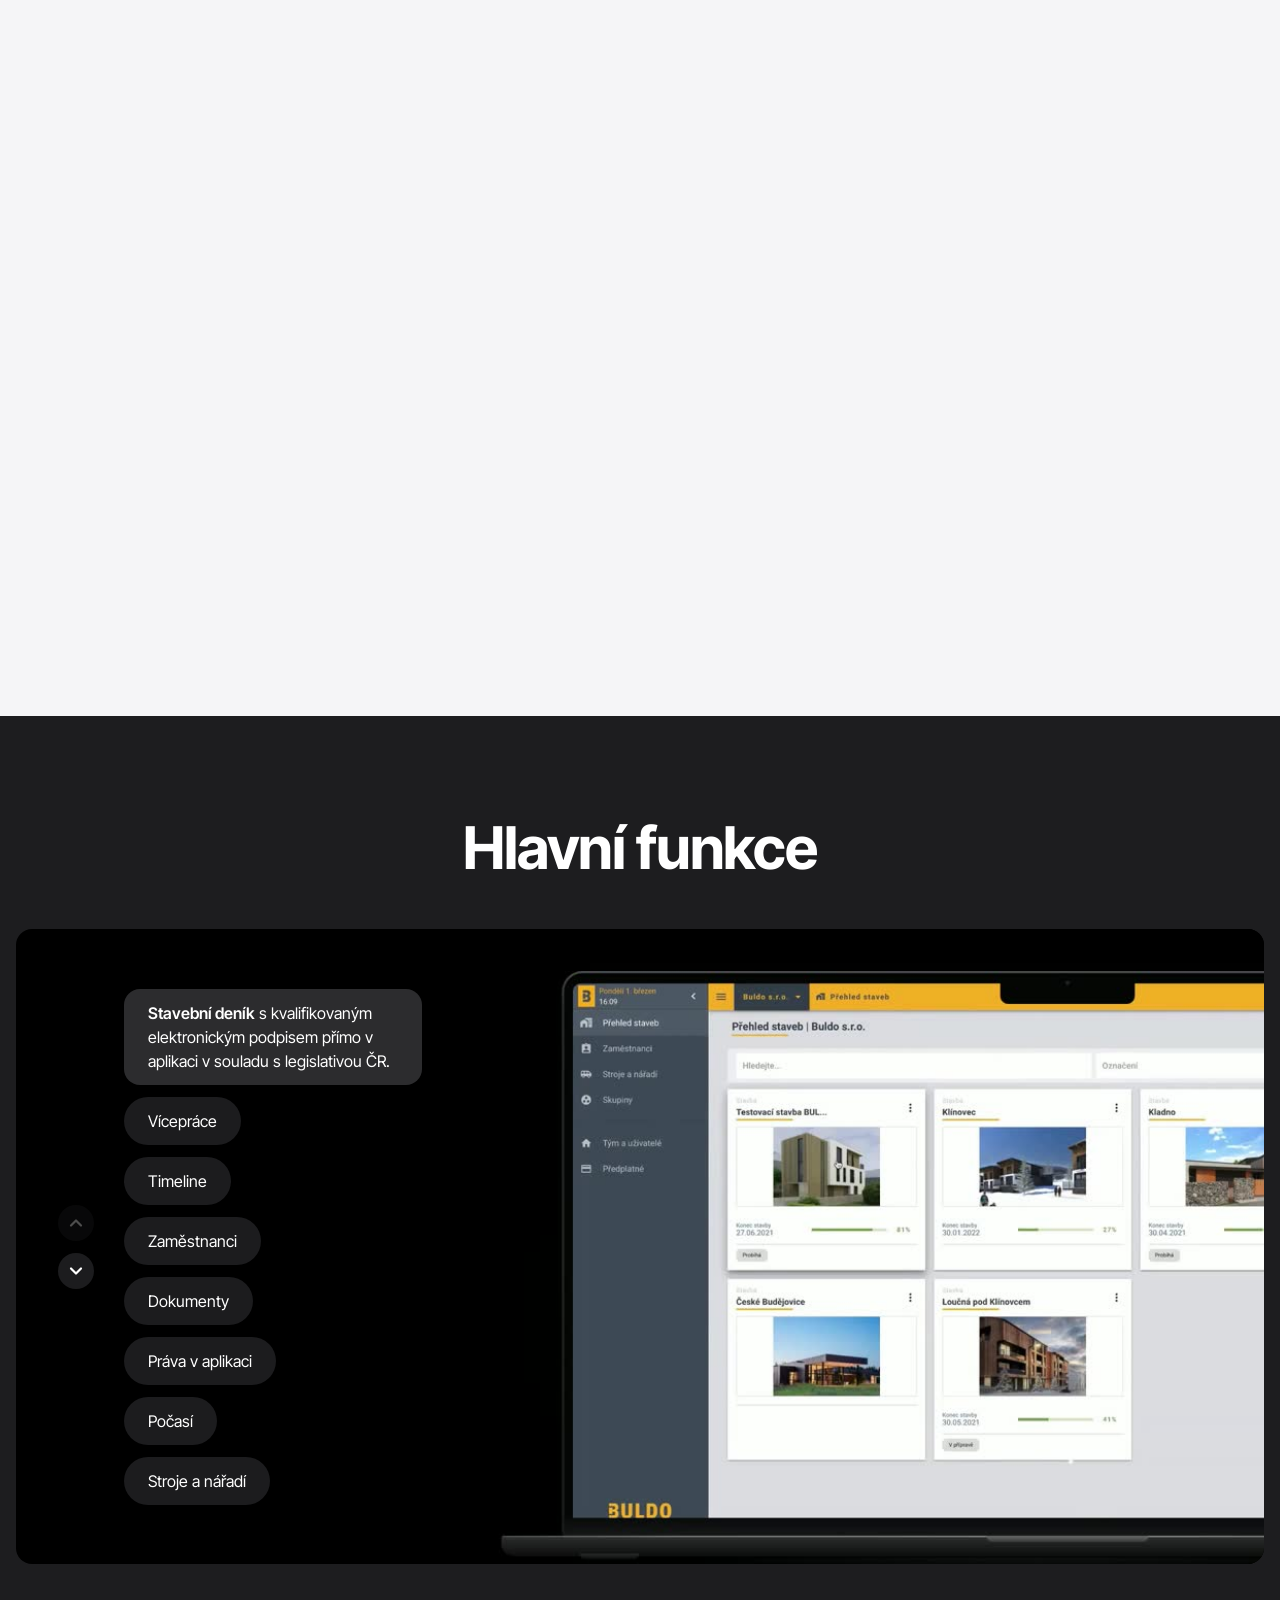
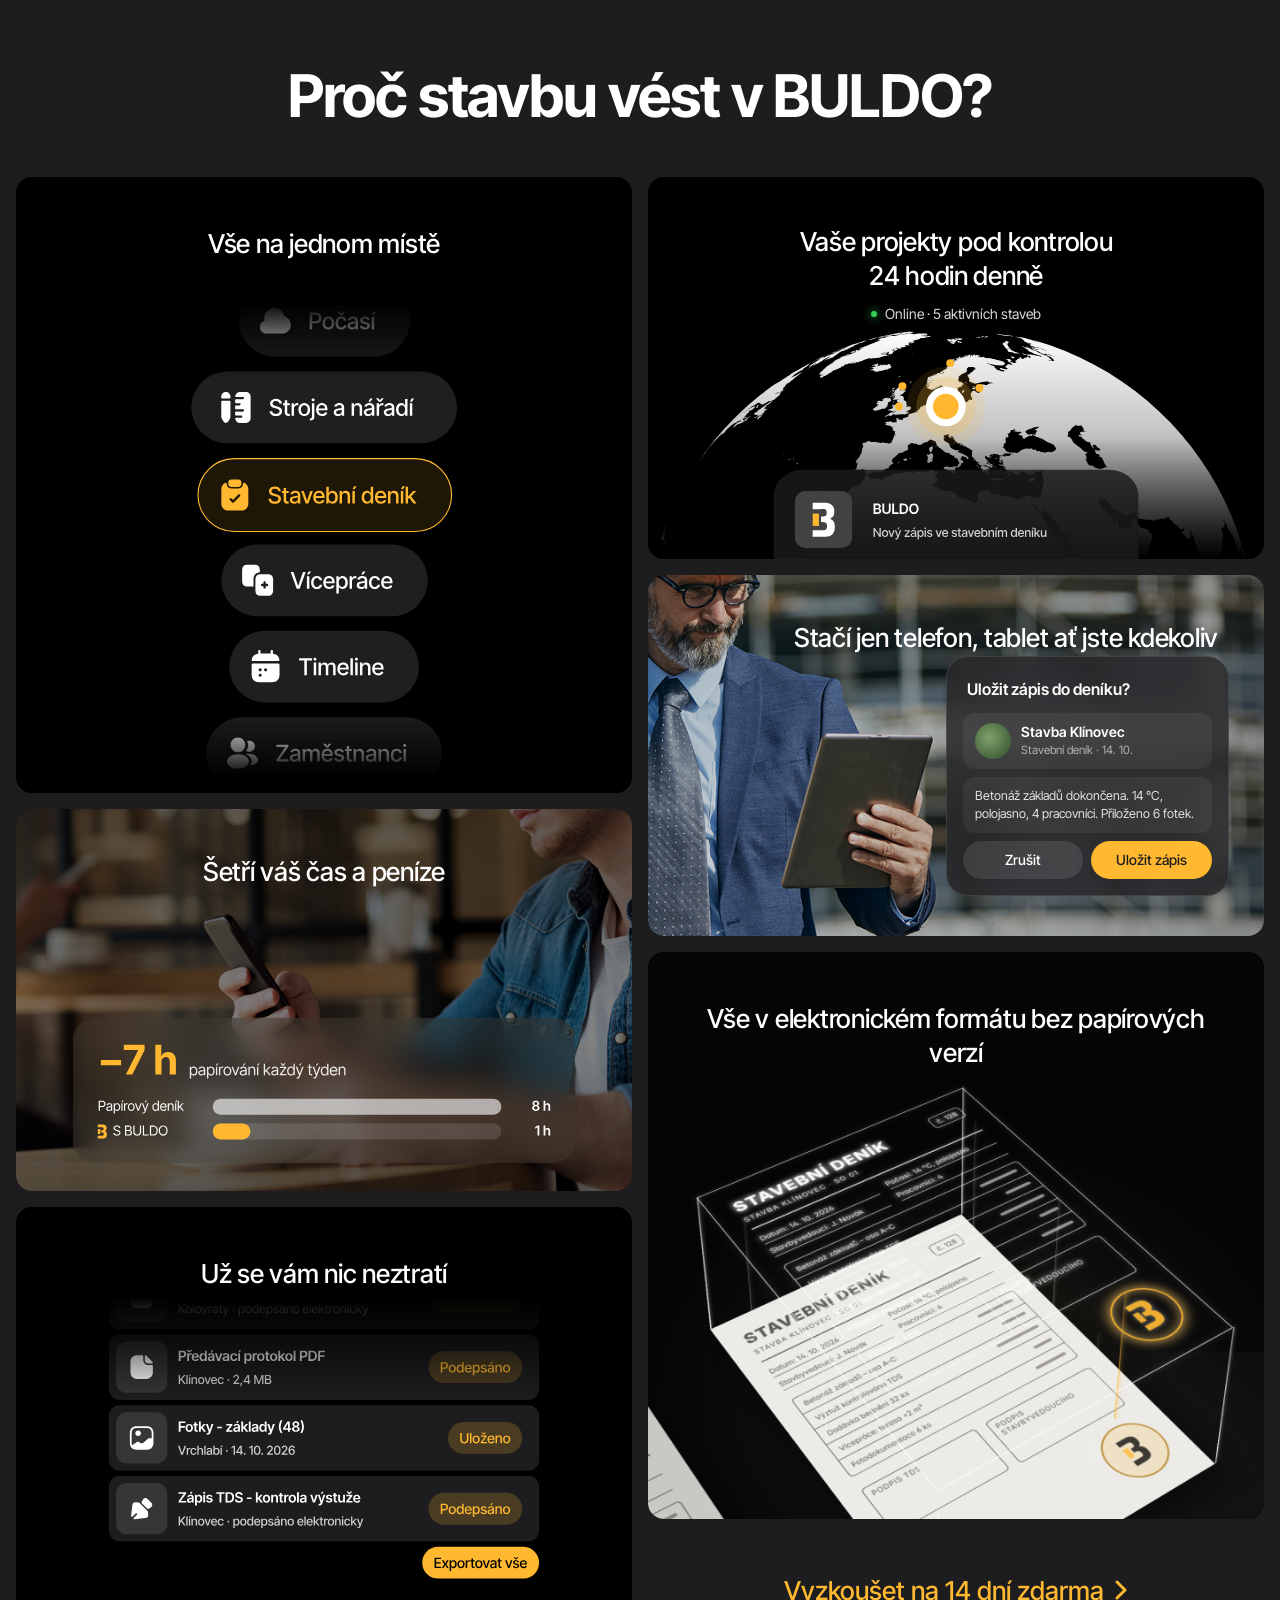
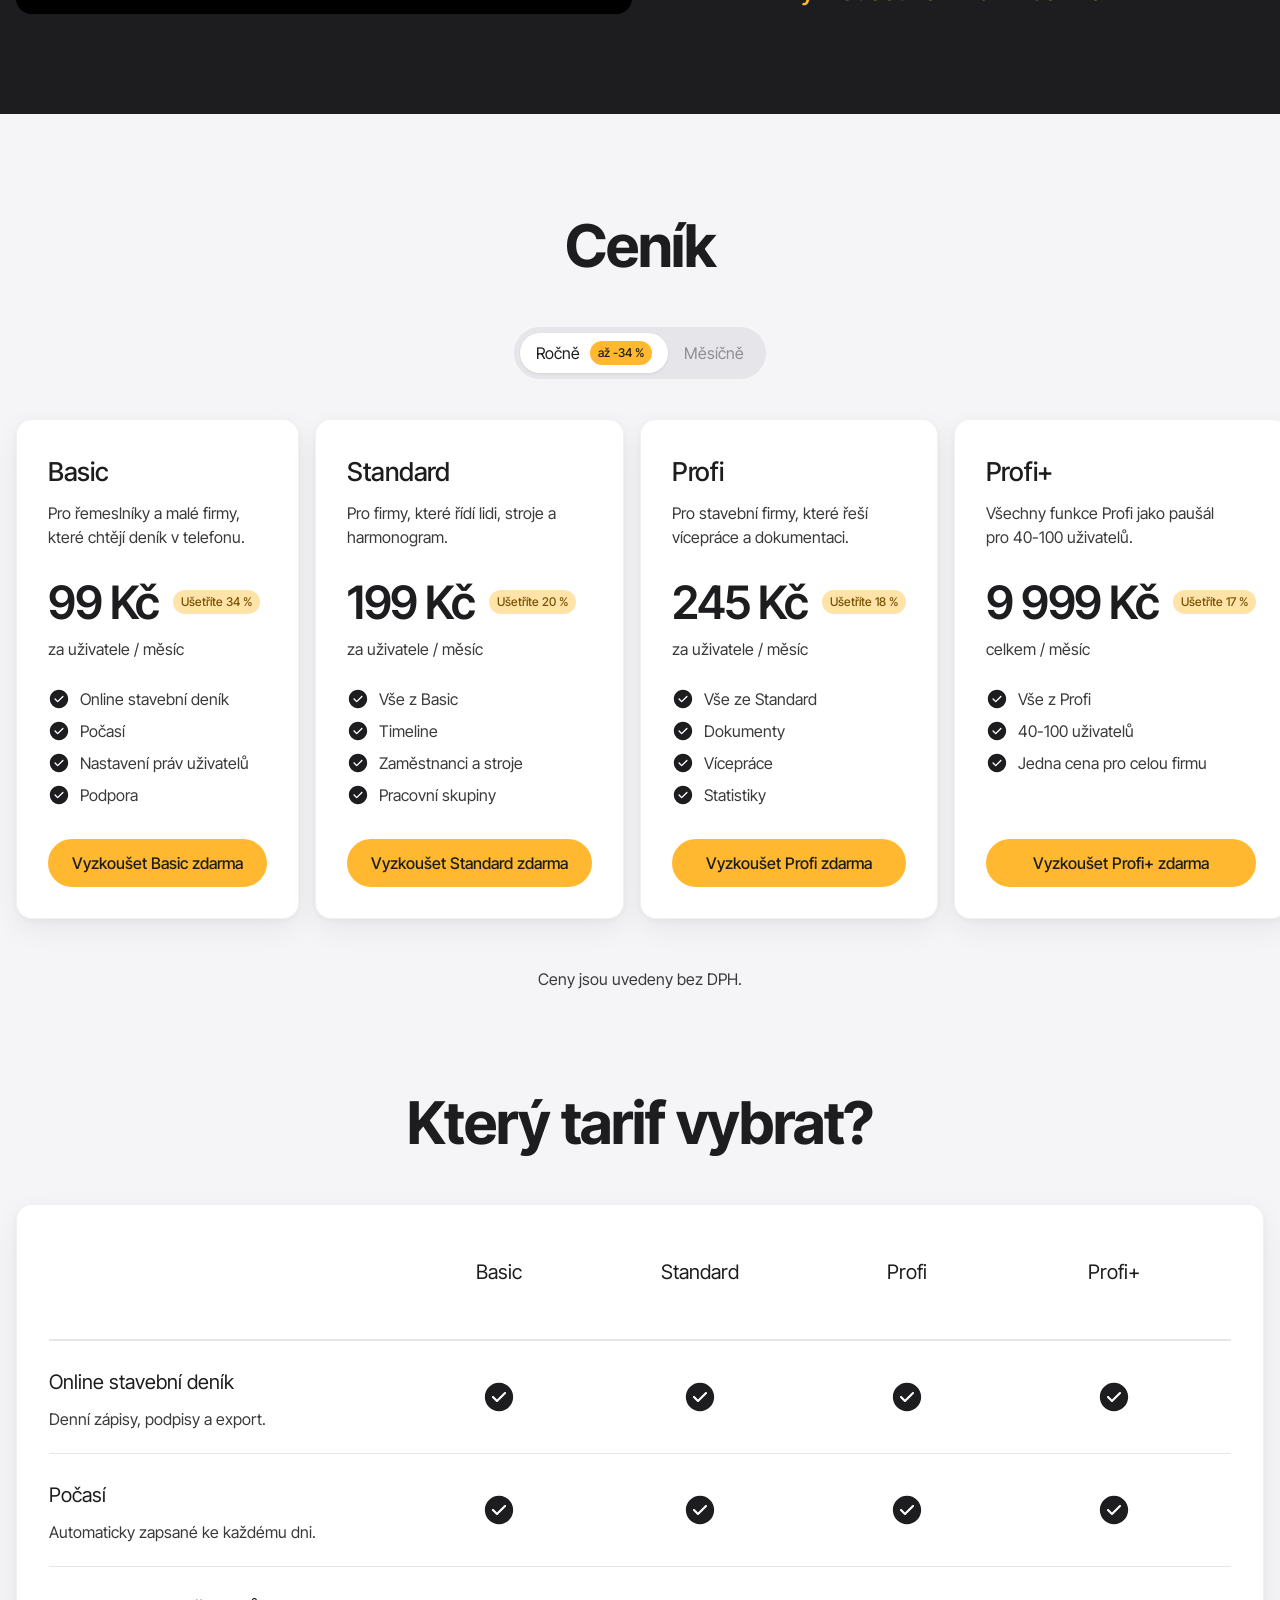
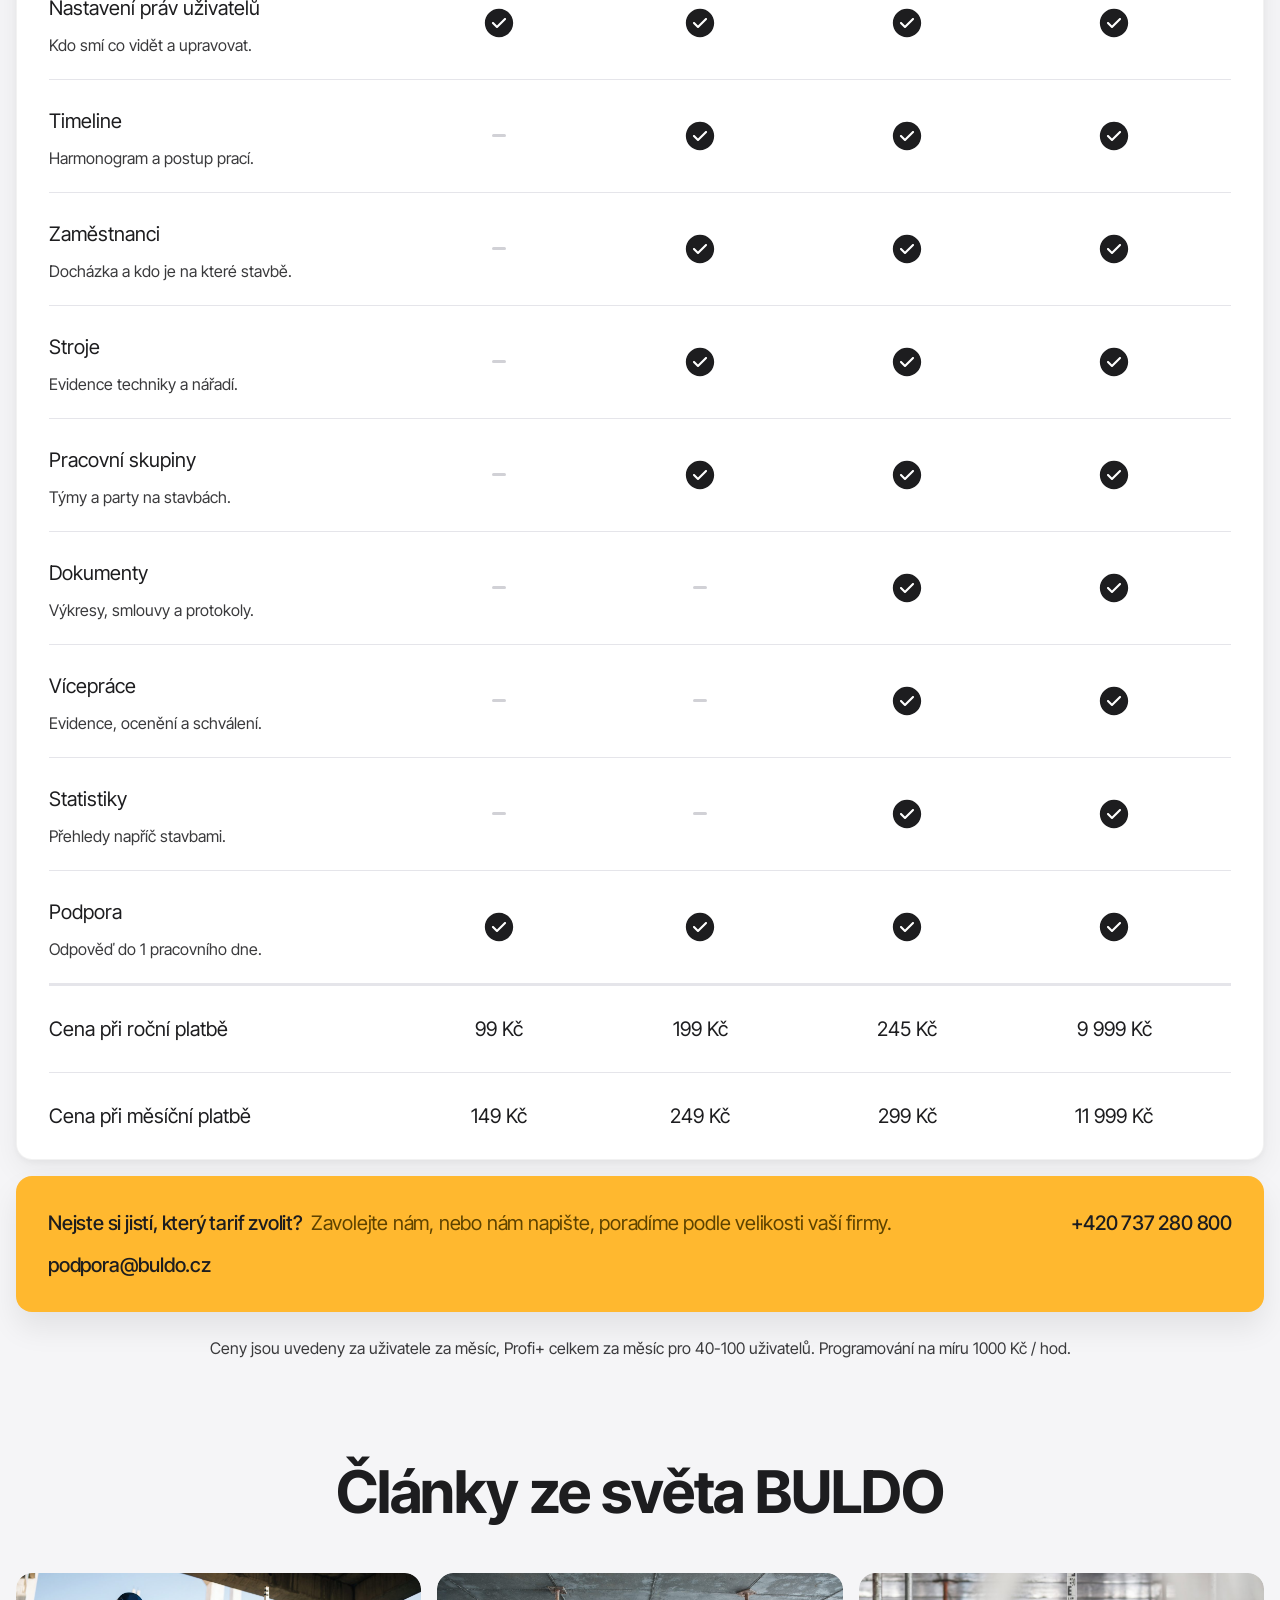
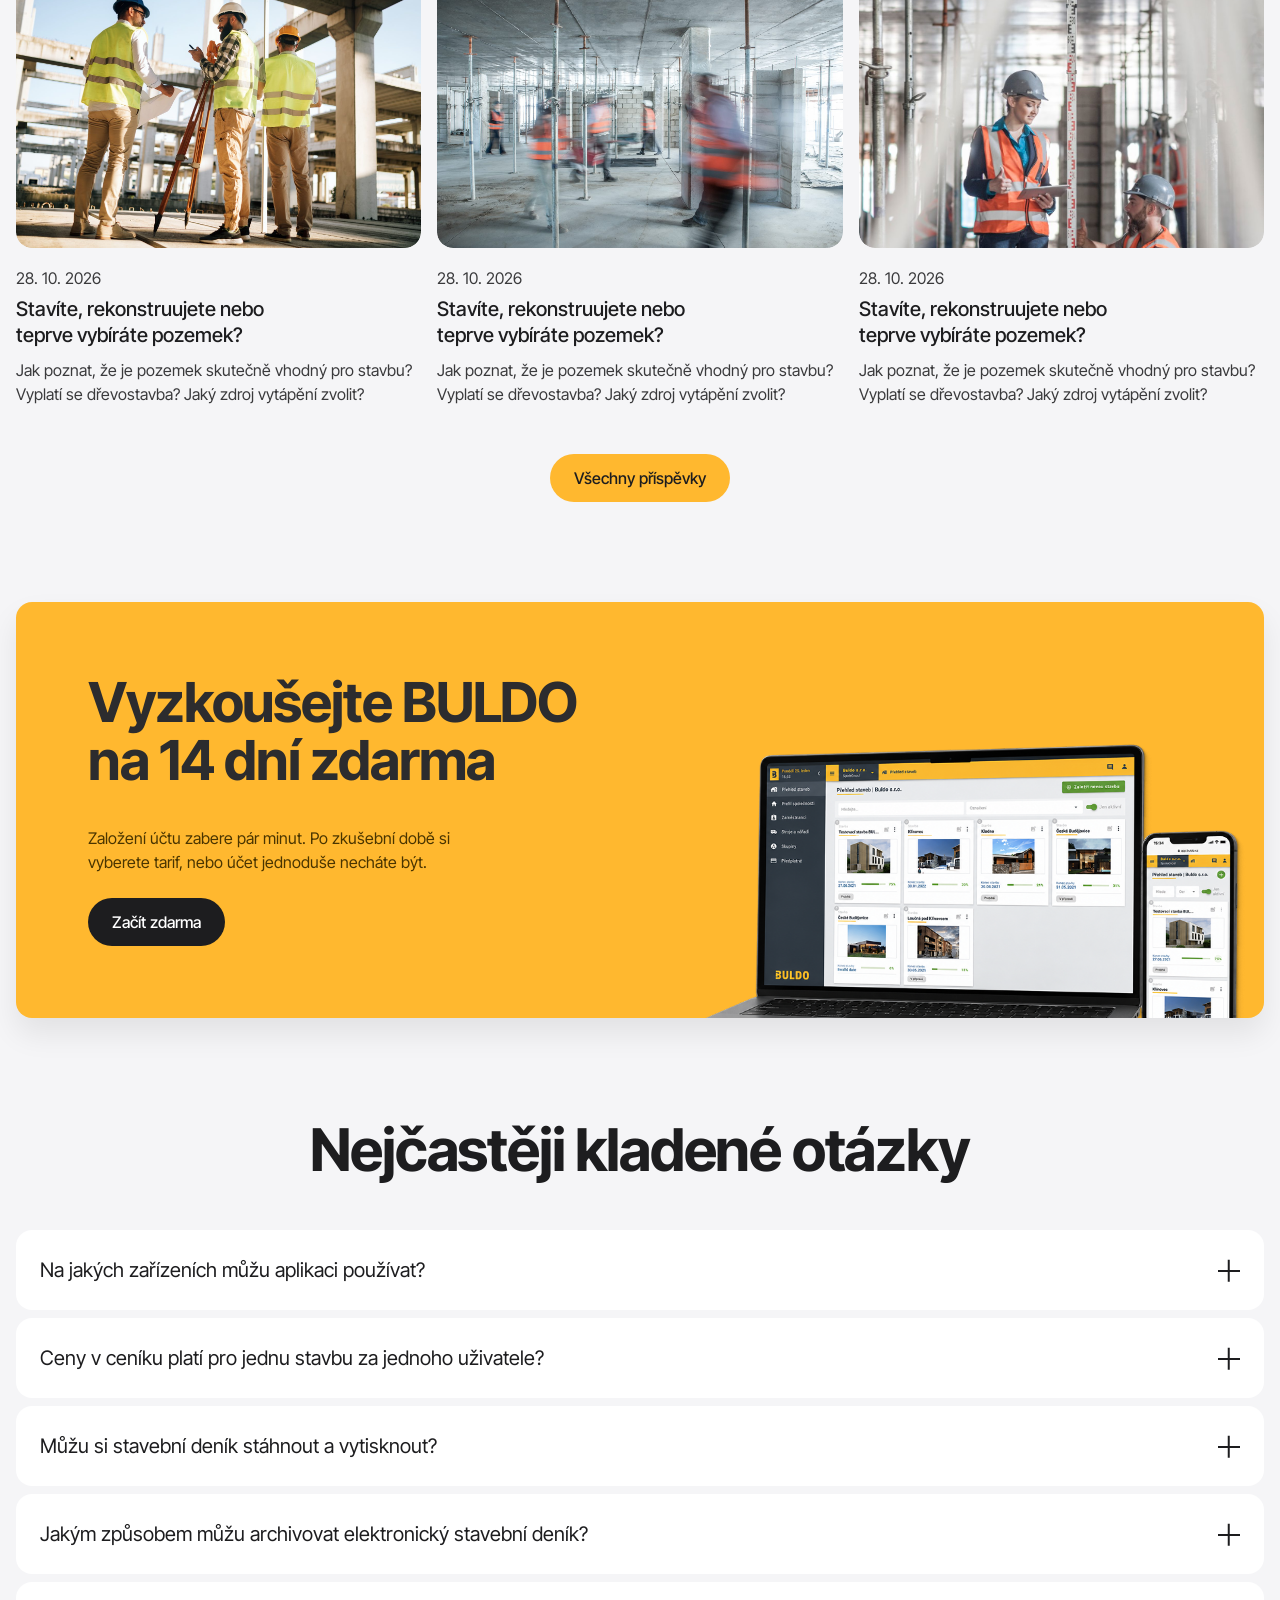
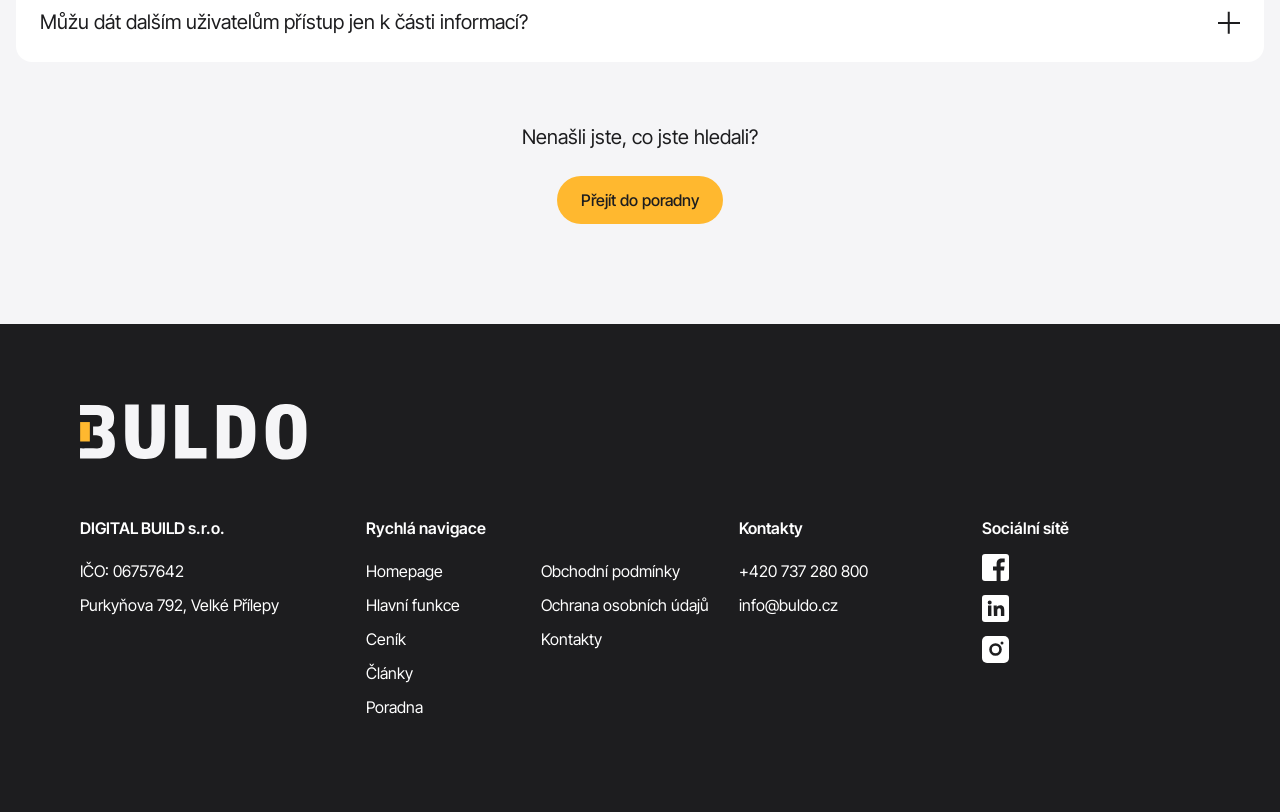
==== commit 52e95a01: "Navbar jede se stránkou: při scrollu dolů se schová, nahoru se ukáže Co-Authored-By: Claude Opus 5.5" ====
--- a/index.html
+++ b/index.html
@@ -9,7 +9,7 @@
 <link rel="preconnect" href="https://fonts.googleapis.com">
 <link rel="preconnect" href="https://fonts.gstatic.com" crossorigin>
 <link rel="stylesheet" href="https://fonts.googleapis.com/css2?family=Inter+Tight:wght@400;500;600;700&display=swap">
-<link rel="stylesheet" href="assets/css/style.css?v=202611031917">
+<link rel="stylesheet" href="assets/css/style.css?v=202611031948">
 </head>
 <body>
 
@@ -17,7 +17,7 @@
   <video class="hero-video" src="assets/video/herovideo.mp4" data-mobile="assets/video/herovideo-mobil.mp4" poster="assets/img/hero-poster.jpg" autoplay muted loop playsinline aria-hidden="true"></video>
   <header class="site-header header-dark">
   <nav class="nav" aria-label="Hlavní menu">
-    <a class="nav-logo" href="index.html" aria-label="BULDO, úvodní stránka"><img class="logo-white" src="assets/svg/logo-white.svg" alt="BULDO" width="110" height="27"></a>
+    <a class="nav-logo" href="index.html" aria-label="BULDO, úvodní stránka"><img class="logo-white" src="assets/svg/logo-white.svg" alt="BULDO" width="110" height="27"><img class="logo-alt" src="assets/svg/logo-grey.svg" alt="" width="110" height="27"></a>
     <ul class="nav-links"><li><a href="index.html#funkce">Hlavní funkce</a></li><li><a href="index.html#cenik">Ceník</a></li><li><a href="clanky.html">Články</a></li><li><a href="poradna.html">Poradna</a></li><li><a href="kontakt.html">Kontakty</a></li></ul>
     <a class="btn btn-yellow" href="https://app.buldo.cz/register">Vyzkoušet zdarma</a>
     <button class="nav-burger" type="button" aria-label="Otevřít menu" aria-expanded="false" aria-controls="mobile-menu"><span></span></button>
@@ -227,6 +227,6 @@
     </div>
   </div>
 </footer>
-<script src="assets/js/main.js?v=202611031917" defer></script>
+<script src="assets/js/main.js?v=202611031948" defer></script>
 </body>
 </html>
--- a/assets/css/style.css
+++ b/assets/css/style.css
@@ -71,9 +71,18 @@
 
 /* ---------- Hlavička ---------- */
 .site-header {
-  position: absolute; z-index: 50; top: 16px; left: 0; right: 0;
-  display: flex; justify-content: center; padding-inline: 24px;
-}
+  position: fixed; z-index: 50; top: 16px; left: 0; right: 0;
+  display: flex; justify-content: center; padding-inline: 24px; pointer-events: none;
+  transition: transform .4s var(--ease);
+}
+.site-header > * { pointer-events: auto; }
+.nav { transition: background .3s, color .3s, box-shadow .3s; }
+.nav-logo .logo-alt { display: none; }
+/* po odscrollování: navbar jede se stránkou, při scrollu dolů se schová, nahoru se ukáže */
+.site-header.is-stuck .nav { background: rgba(245,245,247,.82); -webkit-backdrop-filter: blur(20px) saturate(1.4); backdrop-filter: blur(20px) saturate(1.4); color: var(--ink); box-shadow: 0 6px 24px rgba(0,0,0,.08); }
+.header-dark.is-stuck .nav-logo .logo-white { display: none; }
+.header-dark.is-stuck .nav-logo .logo-alt { display: block; }
+.site-header.is-hidden { transform: translateY(calc(-100% - 24px)); }
 .nav {
   display: flex; align-items: center; gap: 40px;
   height: 68px; padding: 0 10px 0 20px; border-radius: var(--radius-s);
@@ -87,7 +96,7 @@
 /* varianta na tmavém hero (homepage) */
 .header-dark .nav { background: rgba(255,255,255,.12); backdrop-filter: blur(16px); -webkit-backdrop-filter: blur(16px); color: var(--white); }
 /* varianta na světlém pozadí (podstránky) */
-.header-light { position: relative; top: 0; padding-top: 16px; }
+.header-light { position: sticky; top: 0; padding-top: 16px; }
 .header-light .nav { color: var(--ink); }
 
 /* ---------- Hero ---------- */
@@ -447,6 +456,9 @@
   .nav-links, .nav > .btn { display: none; }
   .nav-burger { display: grid; place-items: center; width: 44px; height: 44px; border: 0; border-radius: 10px; background: transparent; }
   .header-dark .nav-burger { color: var(--white); }
+  .header-dark.is-stuck .nav-burger { color: var(--ink); }
+  .nav-open.is-stuck .nav { background: transparent; box-shadow: none; -webkit-backdrop-filter: none; backdrop-filter: none; }
+  .nav-open.is-hidden { transform: none; }
   .nav-burger span, .nav-burger span::before, .nav-burger span::after { display: block; width: 20px; height: 2px; border-radius: 2px; background: currentColor; position: relative; transition: transform .3s var(--ease), background .2s; }
   .nav-burger span::before, .nav-burger span::after { content: ""; position: absolute; left: 0; }
   .nav-burger span::before { top: -6px; } .nav-burger span::after { top: 6px; }
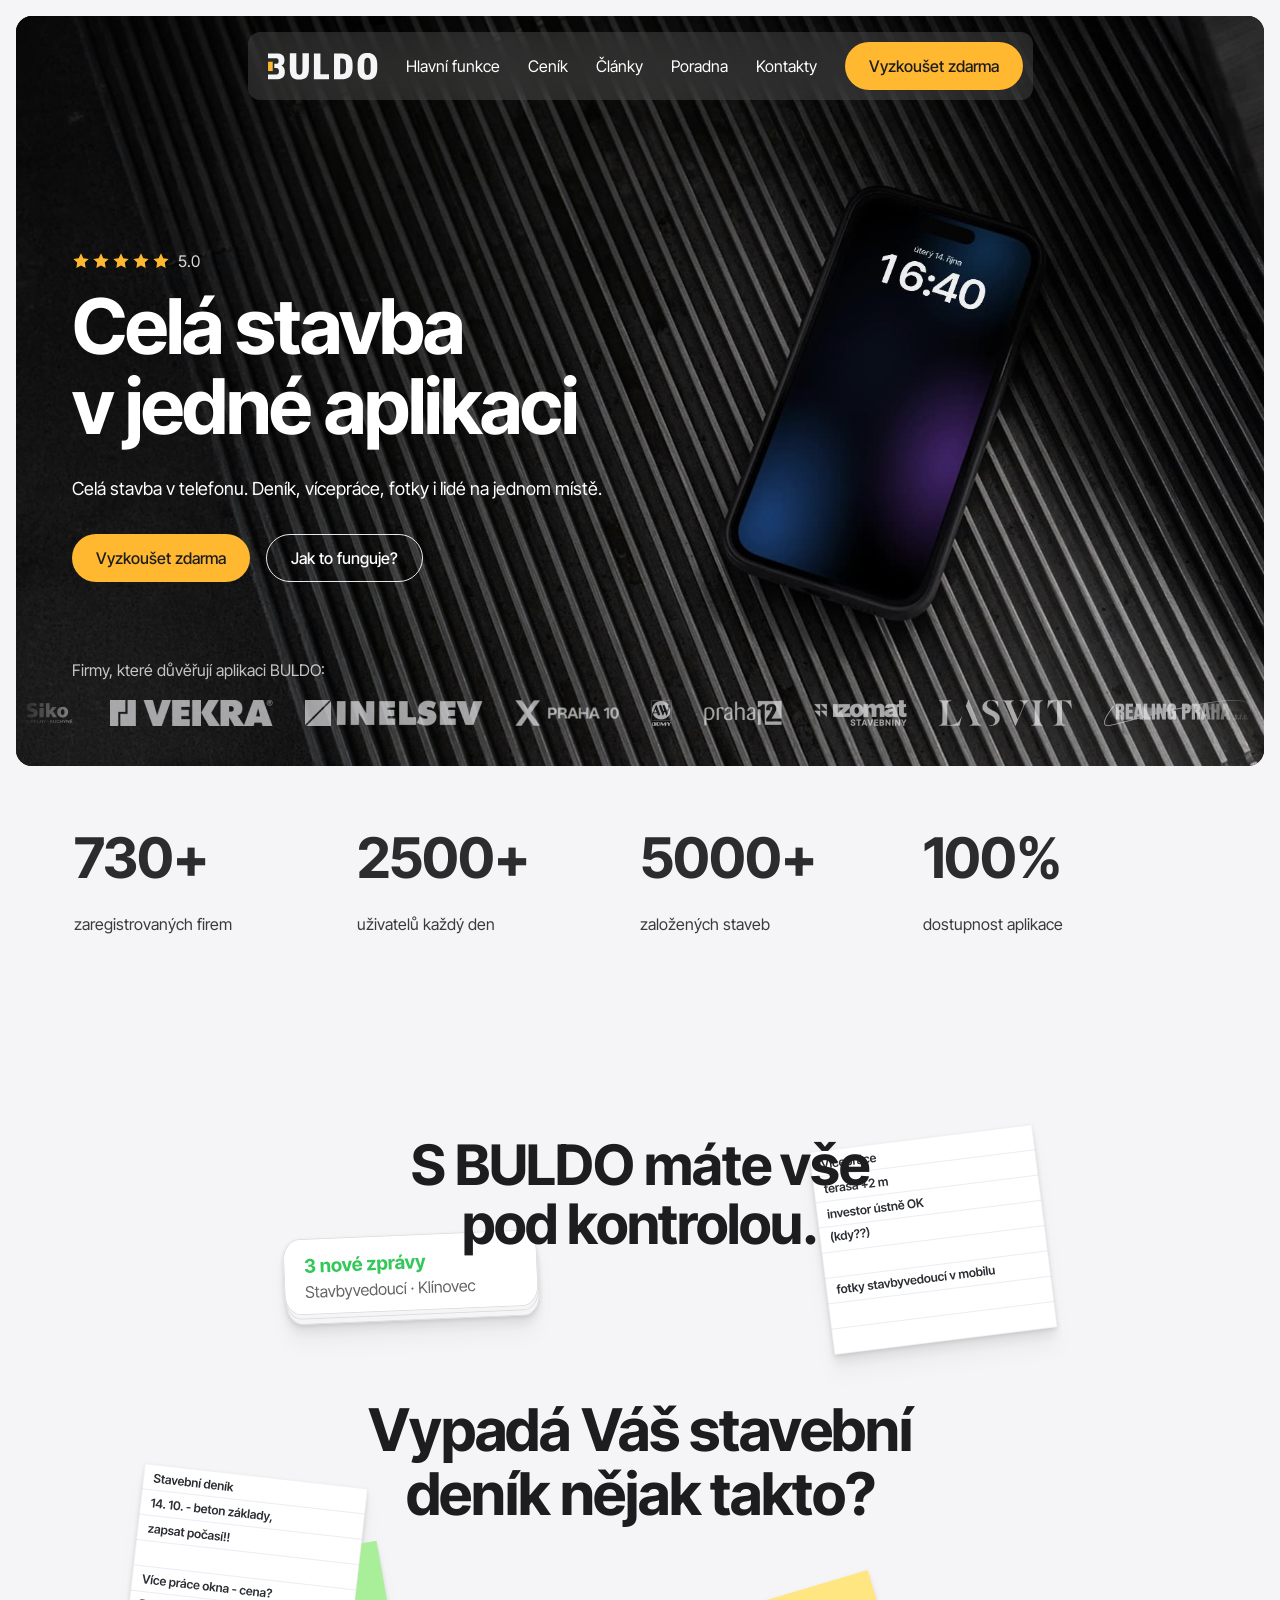
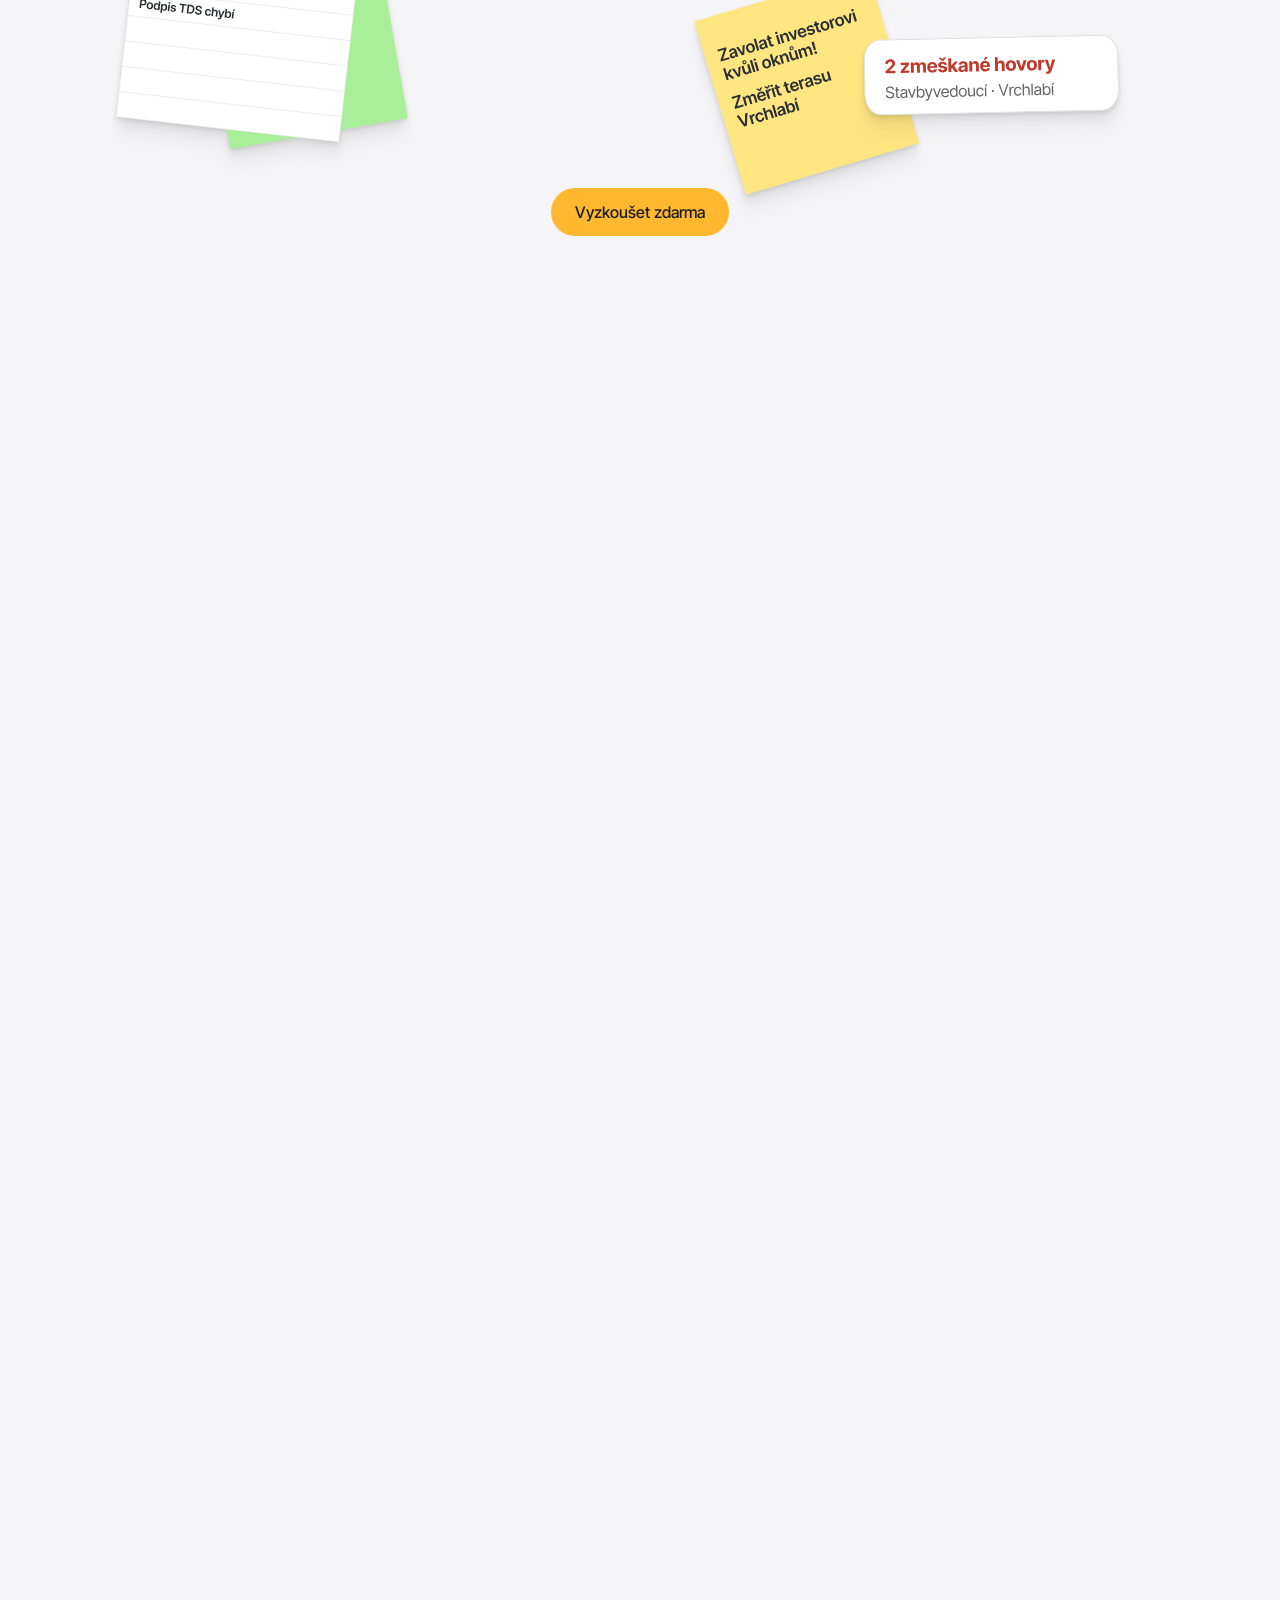
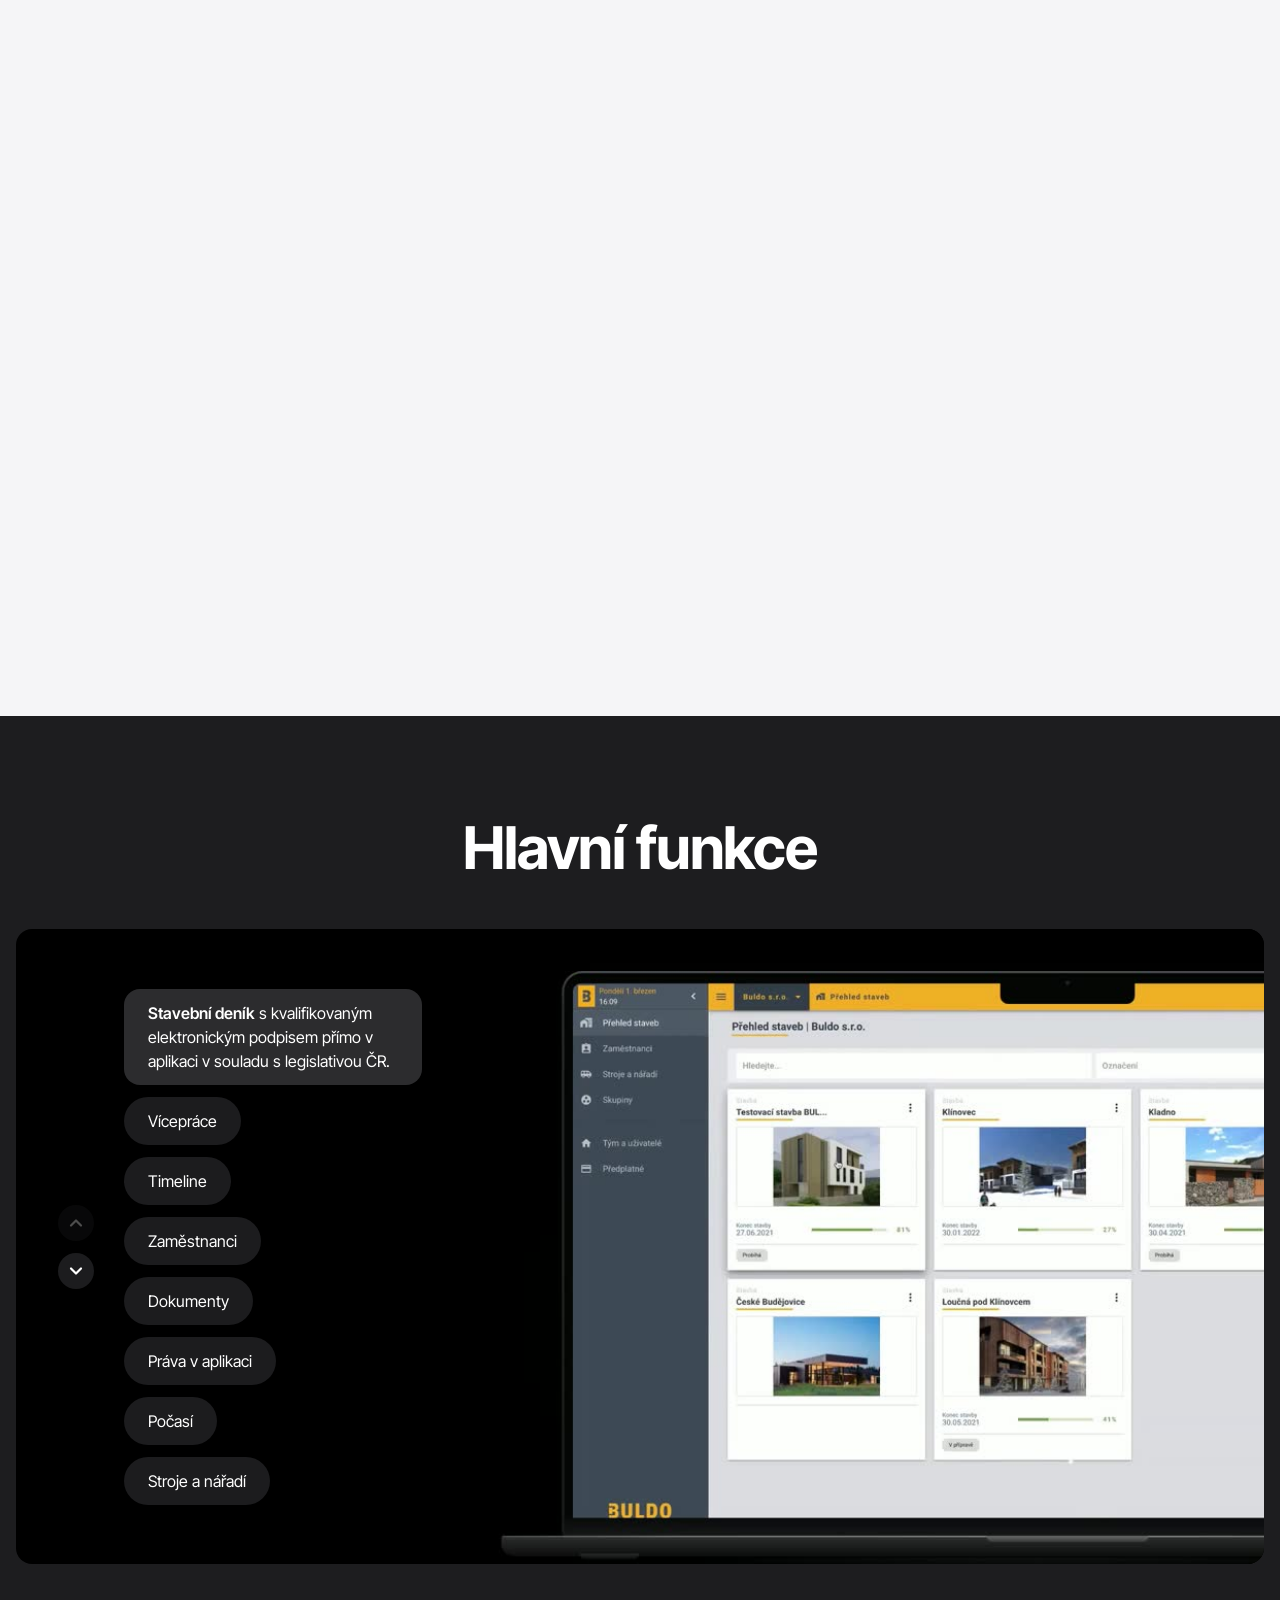
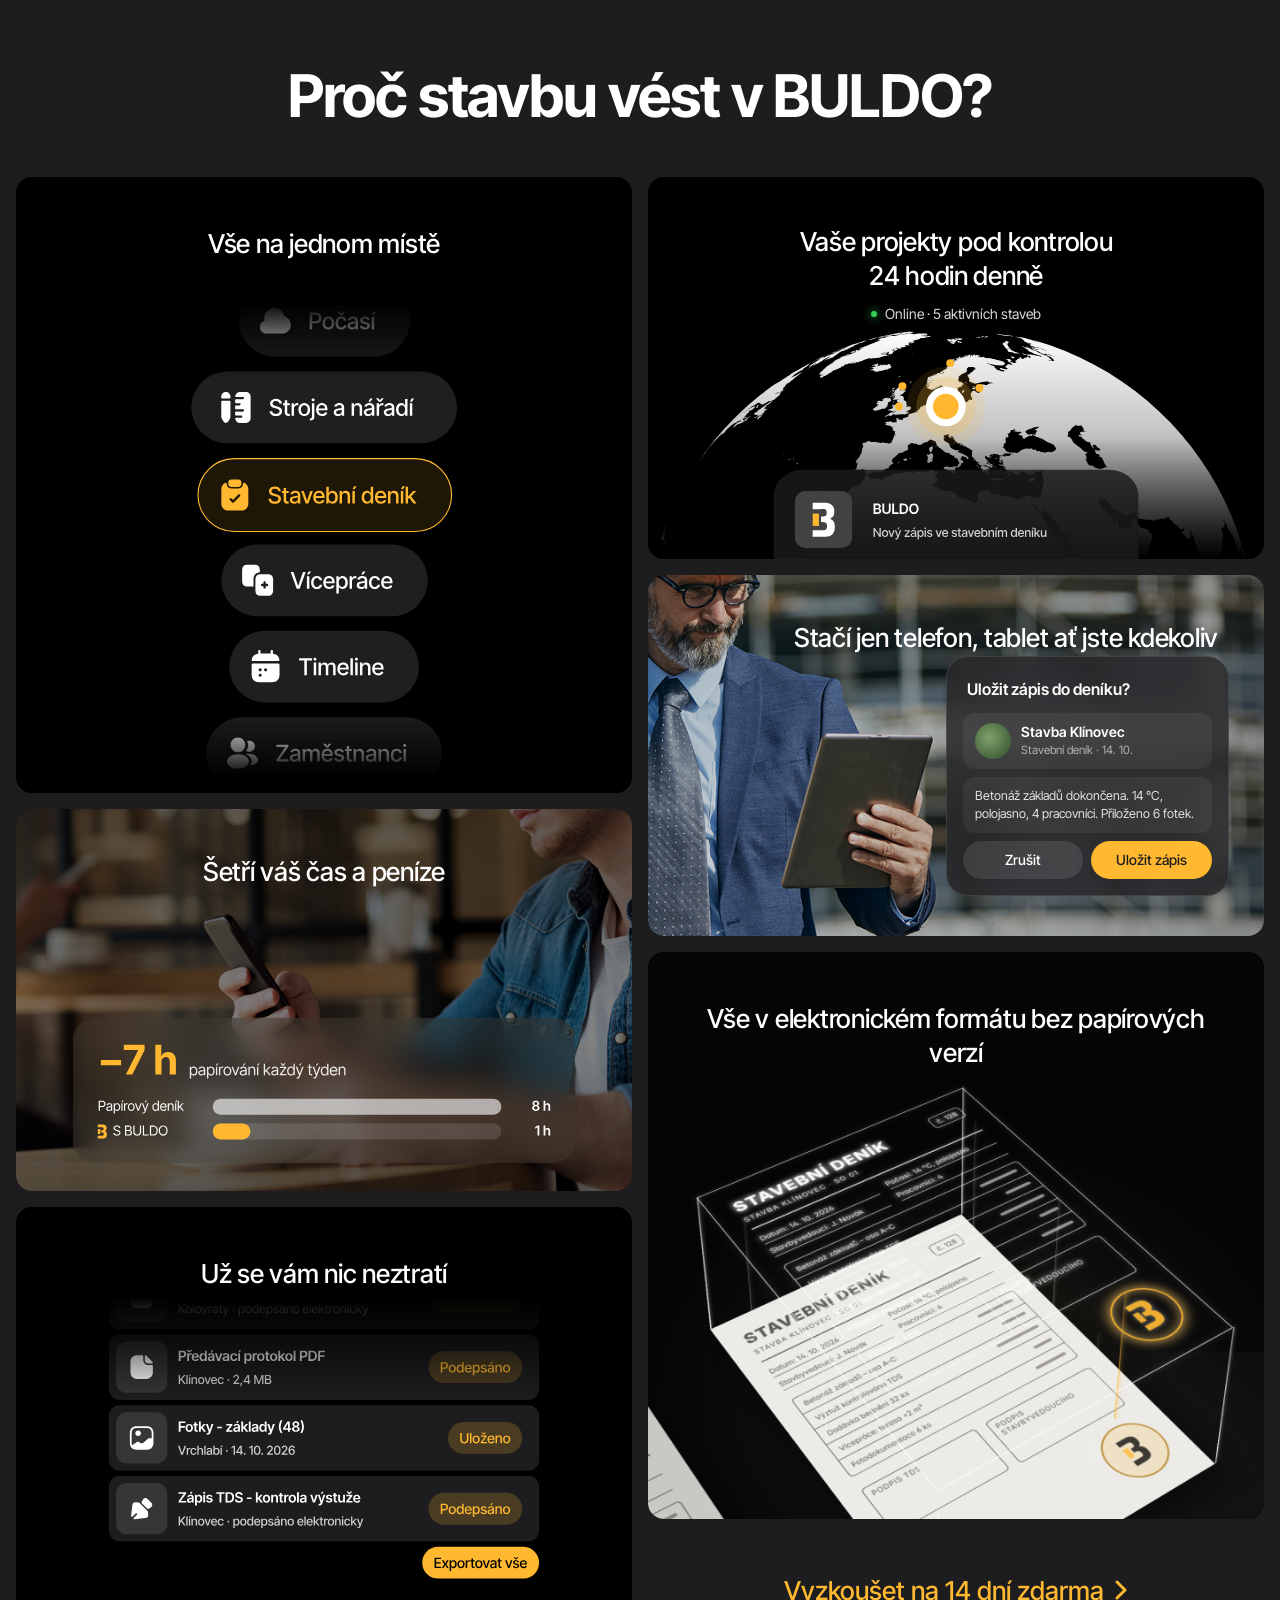
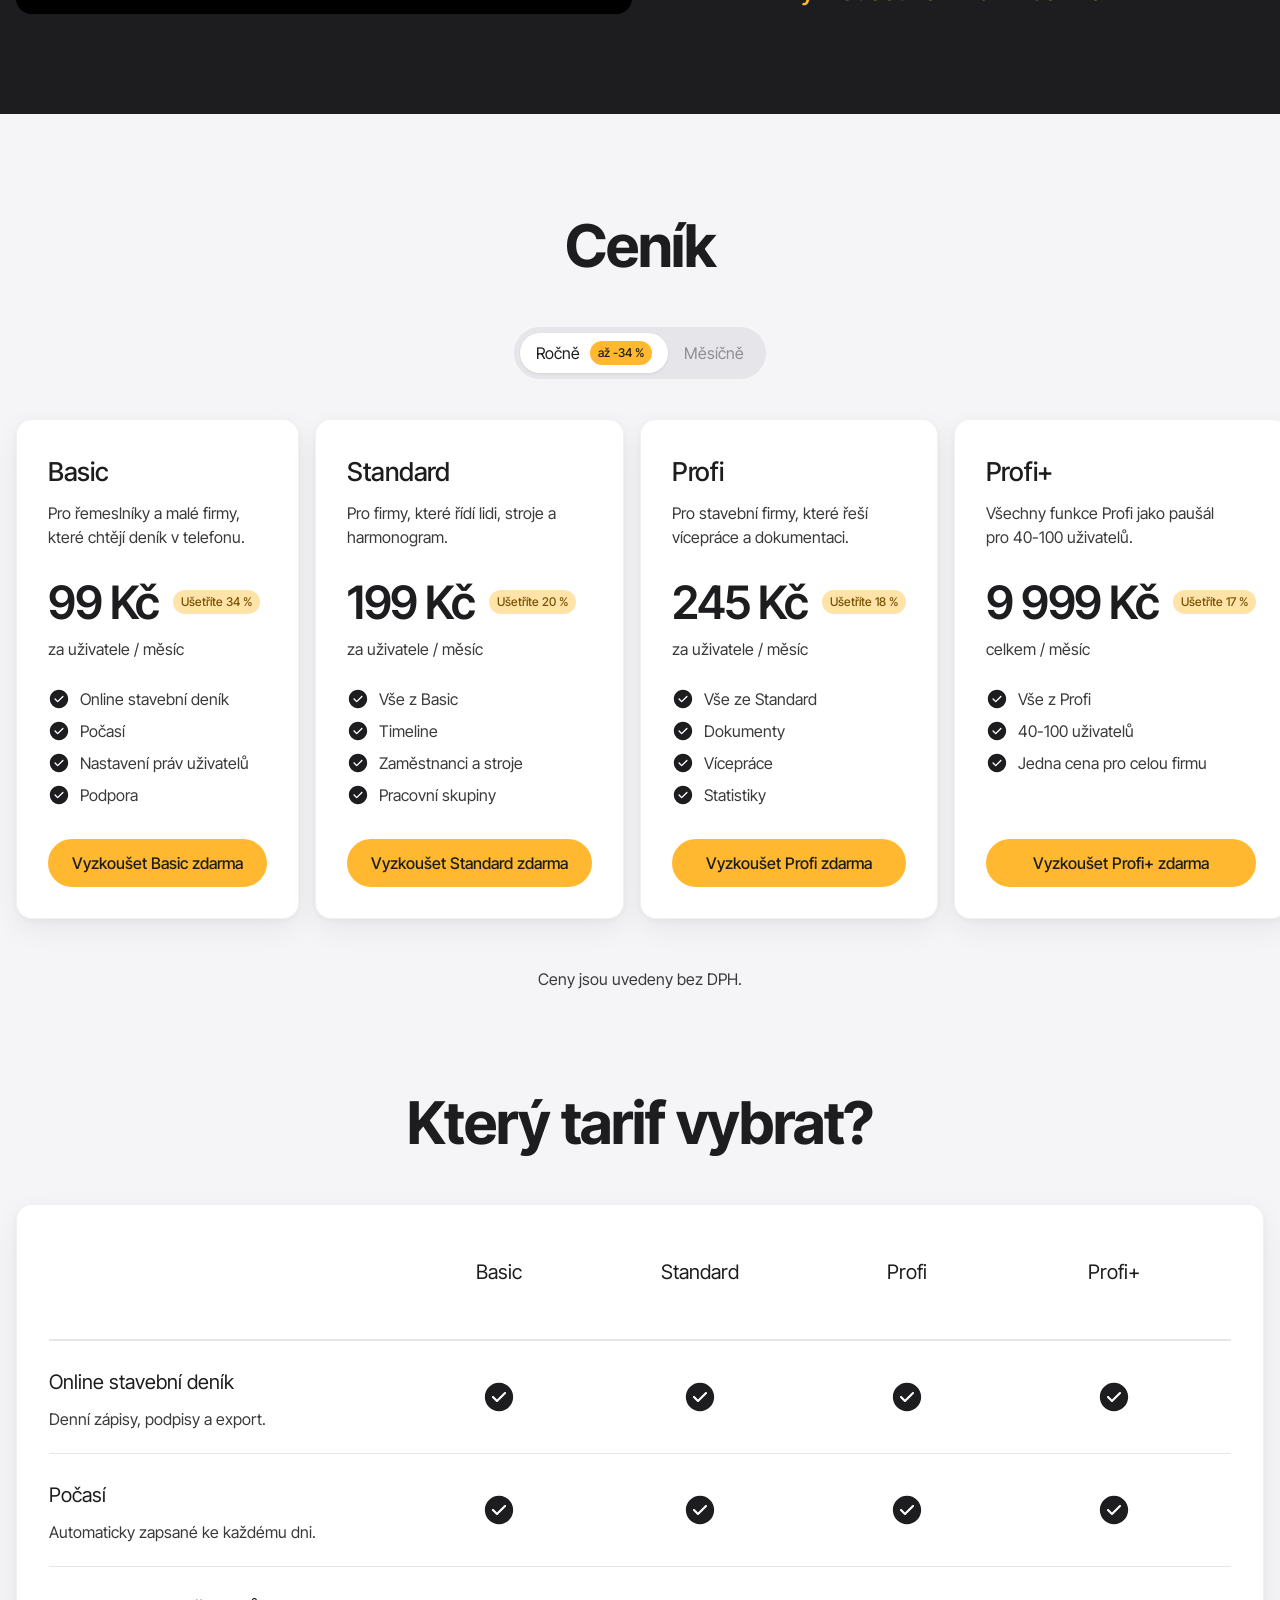
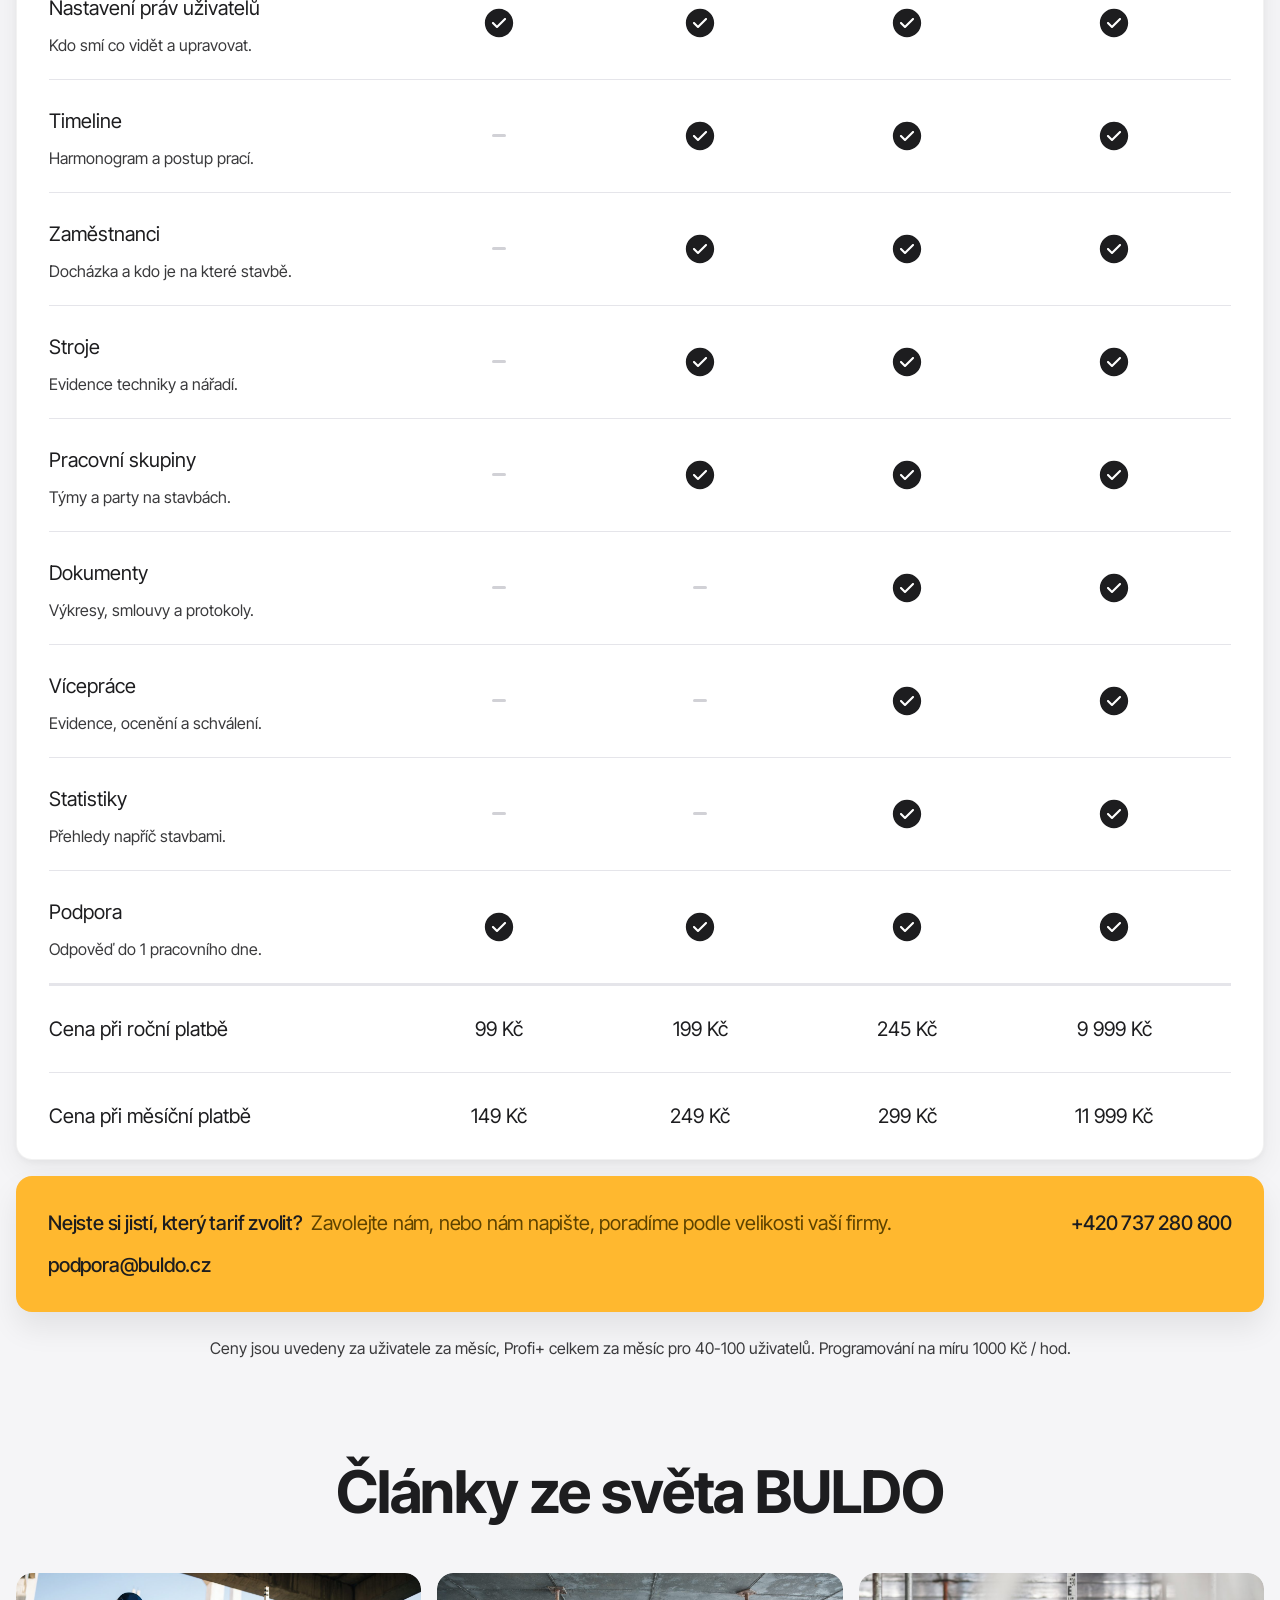
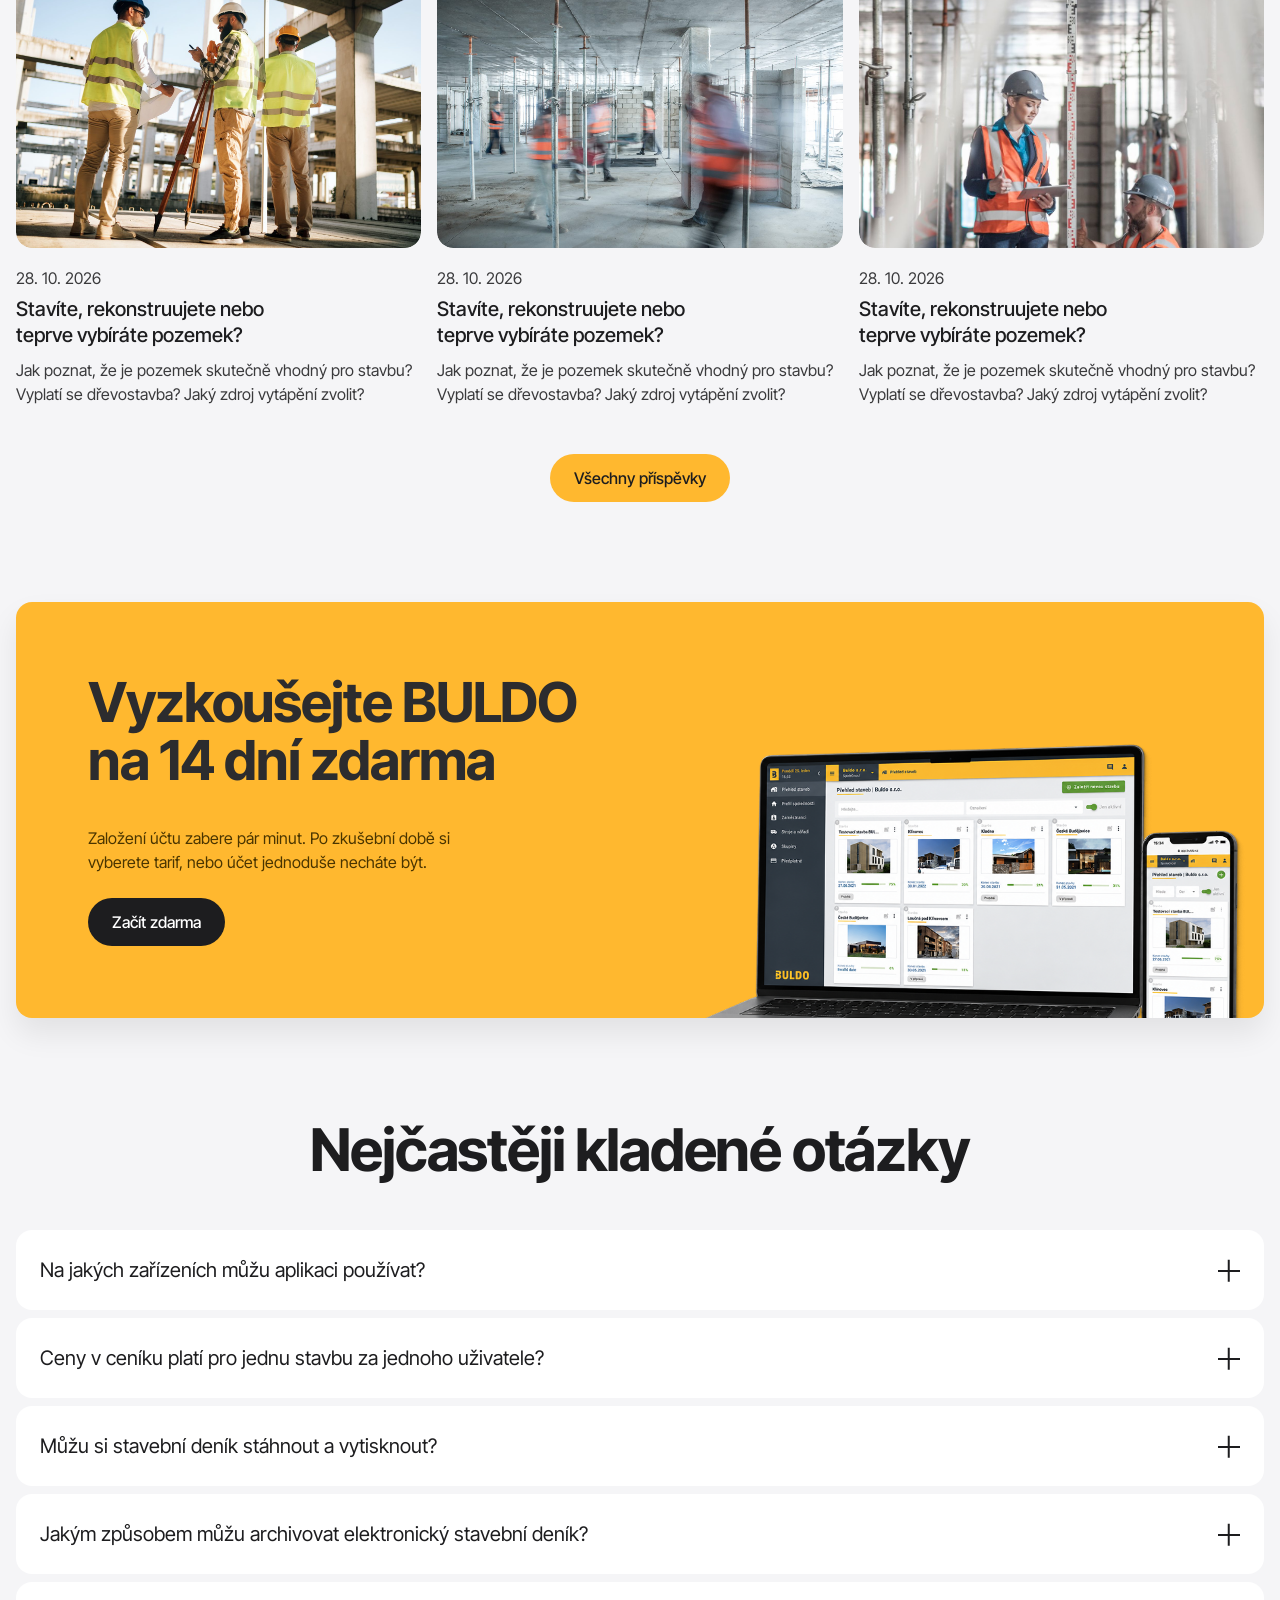
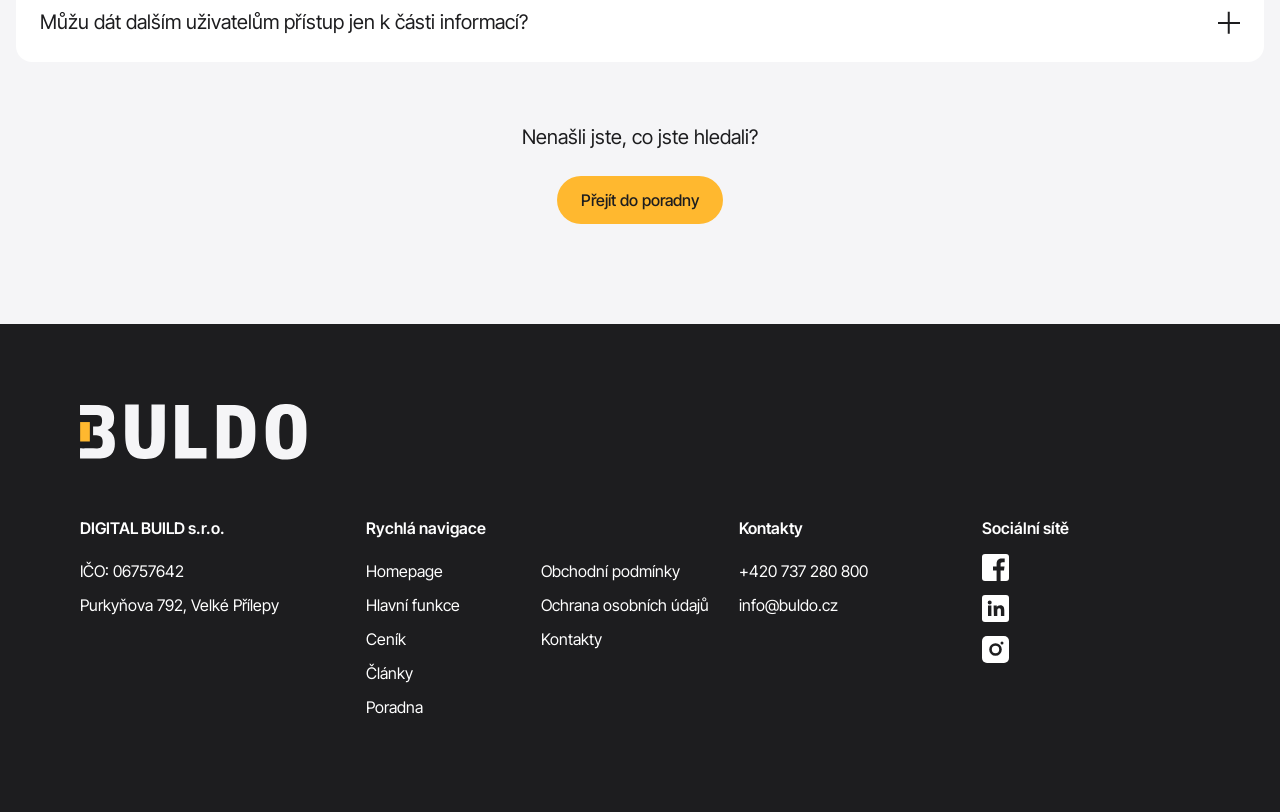
==== commit 4447e856: "Navbar: v hero 16 px od obrázku, jede se stránkou stále Co-Authored-By: Claude Opus 5.5 <noreply@ant" ====
--- a/index.html
+++ b/index.html
@@ -9,7 +9,7 @@
 <link rel="preconnect" href="https://fonts.googleapis.com">
 <link rel="preconnect" href="https://fonts.gstatic.com" crossorigin>
 <link rel="stylesheet" href="https://fonts.googleapis.com/css2?family=Inter+Tight:wght@400;500;600;700&display=swap">
-<link rel="stylesheet" href="assets/css/style.css?v=202611031948">
+<link rel="stylesheet" href="assets/css/style.css?v=202611031956">
 </head>
 <body>
 
@@ -227,6 +227,6 @@
     </div>
   </div>
 </footer>
-<script src="assets/js/main.js?v=202611031948" defer></script>
+<script src="assets/js/main.js?v=202611031956" defer></script>
 </body>
 </html>
--- a/assets/css/style.css
+++ b/assets/css/style.css
@@ -82,7 +82,9 @@
 .site-header.is-stuck .nav { background: rgba(245,245,247,.82); -webkit-backdrop-filter: blur(20px) saturate(1.4); backdrop-filter: blur(20px) saturate(1.4); color: var(--ink); box-shadow: 0 6px 24px rgba(0,0,0,.08); }
 .header-dark.is-stuck .nav-logo .logo-white { display: none; }
 .header-dark.is-stuck .nav-logo .logo-alt { display: block; }
-.site-header.is-hidden { transform: translateY(calc(-100% - 24px)); }
+/* v hero je navbar 16 px od horního okraje obrázku (hero má sám 16 px od okraje okna), po odscrollování 16 px od okna */
+.header-dark { top: 32px; }
+.header-dark.is-stuck { transform: translateY(-16px); }
 .nav {
   display: flex; align-items: center; gap: 40px;
   height: 68px; padding: 0 10px 0 20px; border-radius: var(--radius-s);
@@ -145,7 +147,7 @@
 }
 @keyframes float { 50% { transform: translateY(-8px); } }
 
-.control { z-index: 2; position: absolute; inset: 0; display: flex; flex-direction: column; align-items: center; justify-content: flex-end; padding: 32px 0 100px; pointer-events: none; }
+.control { z-index: 2; position: absolute; inset: 0; display: flex; flex-direction: column; align-items: center; justify-content: flex-end; padding: 108px 0 100px; pointer-events: none; }
 .control > * { pointer-events: auto; }
 .scene-t2 { opacity: 0; }
 .control-fit { position: relative; width: 860px; height: calc(560px * var(--s, 1)); margin-top: 40px; }
@@ -450,7 +452,7 @@
   .help-side a { min-height: 60px; font-size: 16px; }
 }
 @media (max-width: 960px) {
-  .site-header { top: 24px; padding-inline: 24px; }
+  .site-header { top: 32px; padding-inline: 24px; }
   .header-light { top: 0; }
   .nav { width: 100%; justify-content: space-between; gap: 16px; height: 60px; padding: 0 8px 0 16px; }
   .nav-links, .nav > .btn { display: none; }
@@ -458,7 +460,6 @@
   .header-dark .nav-burger { color: var(--white); }
   .header-dark.is-stuck .nav-burger { color: var(--ink); }
   .nav-open.is-stuck .nav { background: transparent; box-shadow: none; -webkit-backdrop-filter: none; backdrop-filter: none; }
-  .nav-open.is-hidden { transform: none; }
   .nav-burger span, .nav-burger span::before, .nav-burger span::after { display: block; width: 20px; height: 2px; border-radius: 2px; background: currentColor; position: relative; transition: transform .3s var(--ease), background .2s; }
   .nav-burger span::before, .nav-burger span::after { content: ""; position: absolute; left: 0; }
   .nav-burger span::before { top: -6px; } .nav-burger span::after { top: 6px; }
@@ -566,7 +567,7 @@
 /* nižší okna (notebooky): menší titulek scény a okraje, aby telefon a bubliny zůstaly velké */
 @media (min-width: 961px) and (max-height: 900px) {
   .scene-t2 { font-size: clamp(40px, 6.2vh, 64px); line-height: 1.05; }
-  .control { padding: 20px 0 100px; }
+  .control { padding: 100px 0 100px; }
   .control-fit { margin-top: 28px; }
   .scene-cta { margin-top: 20px; }
 }
